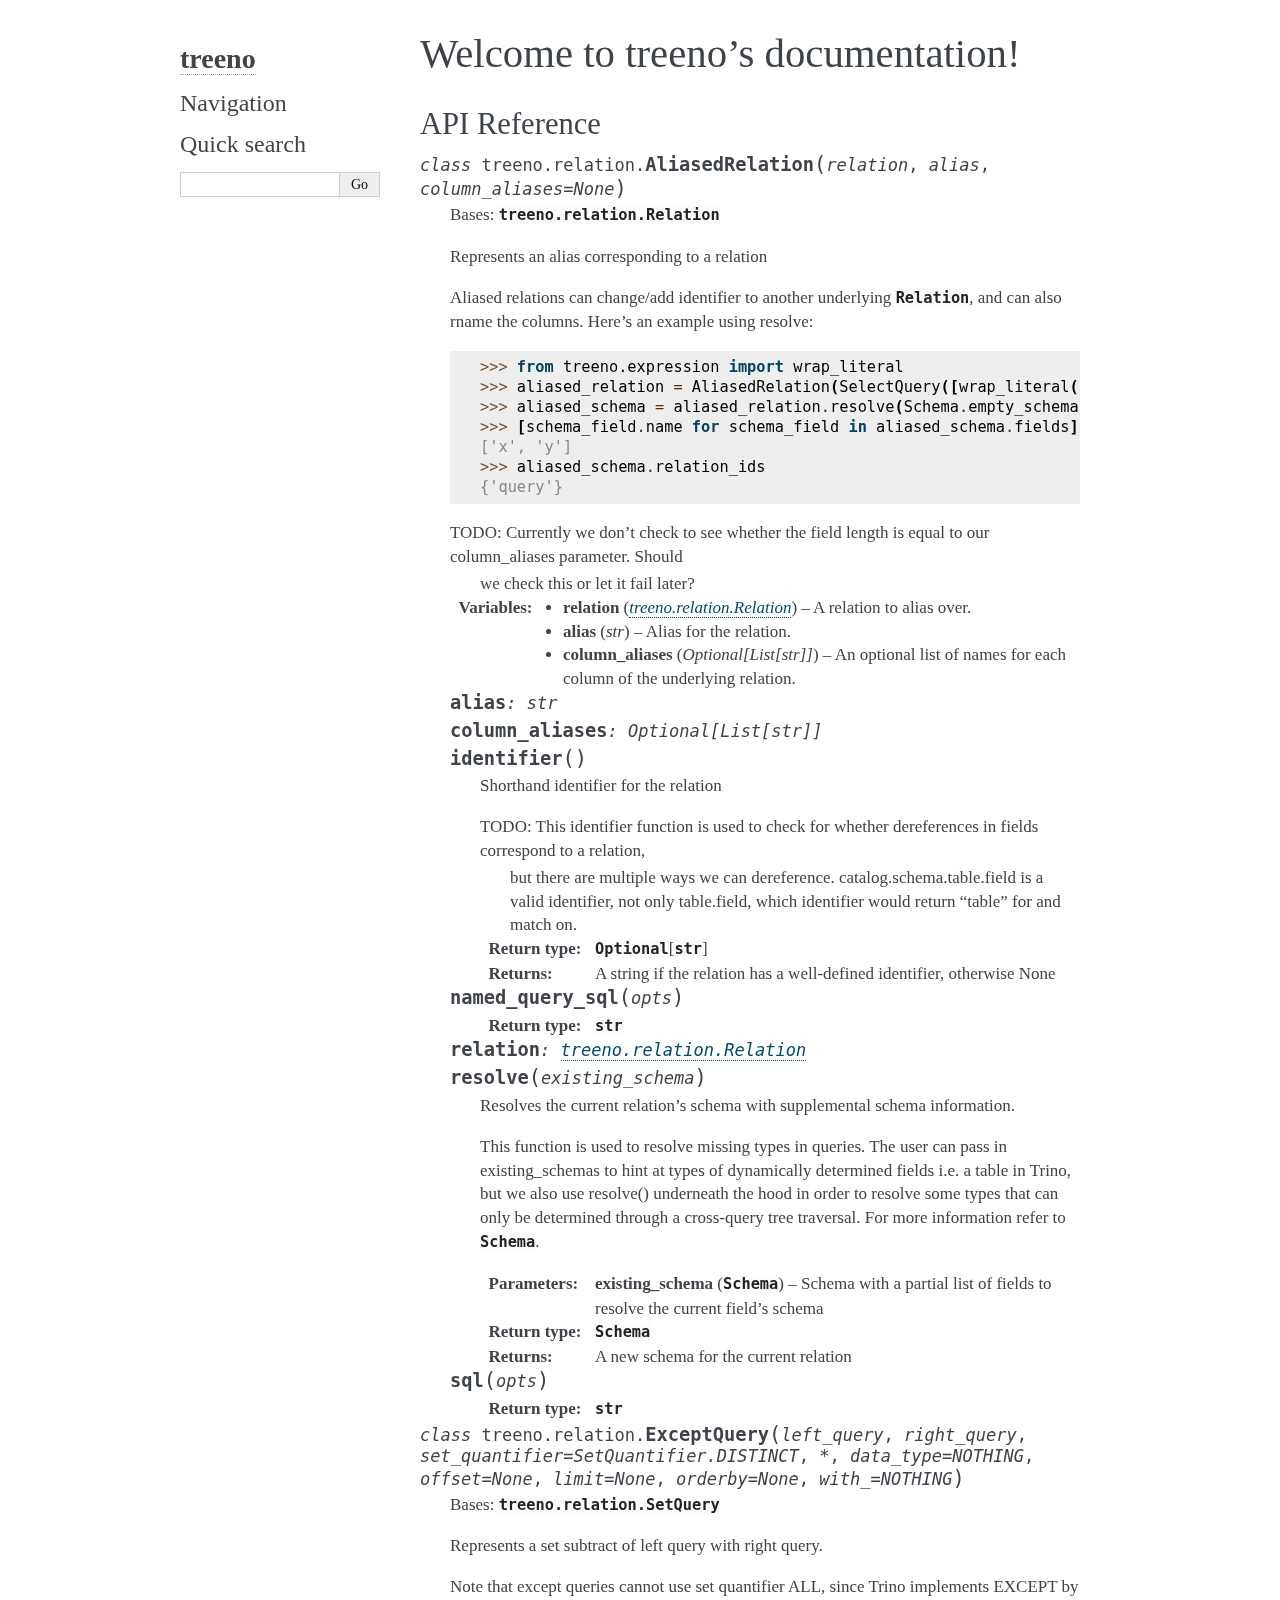
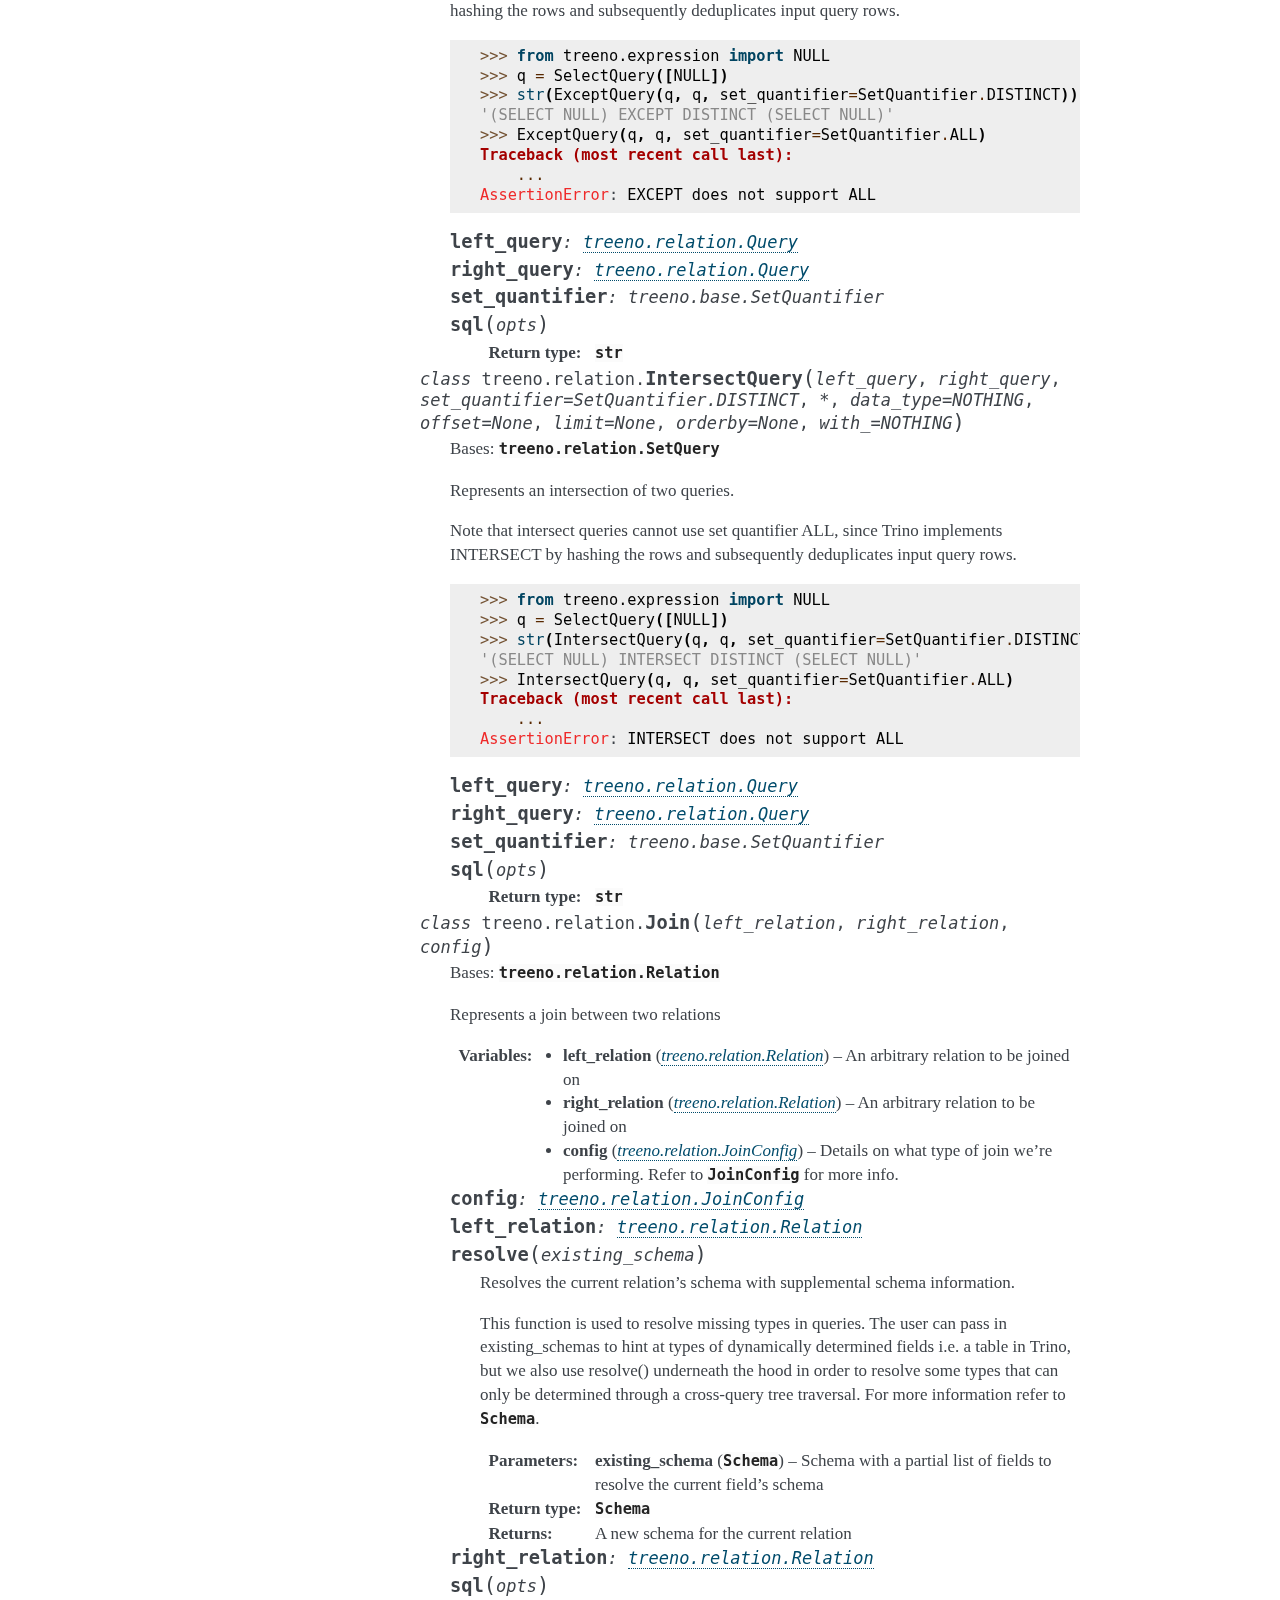
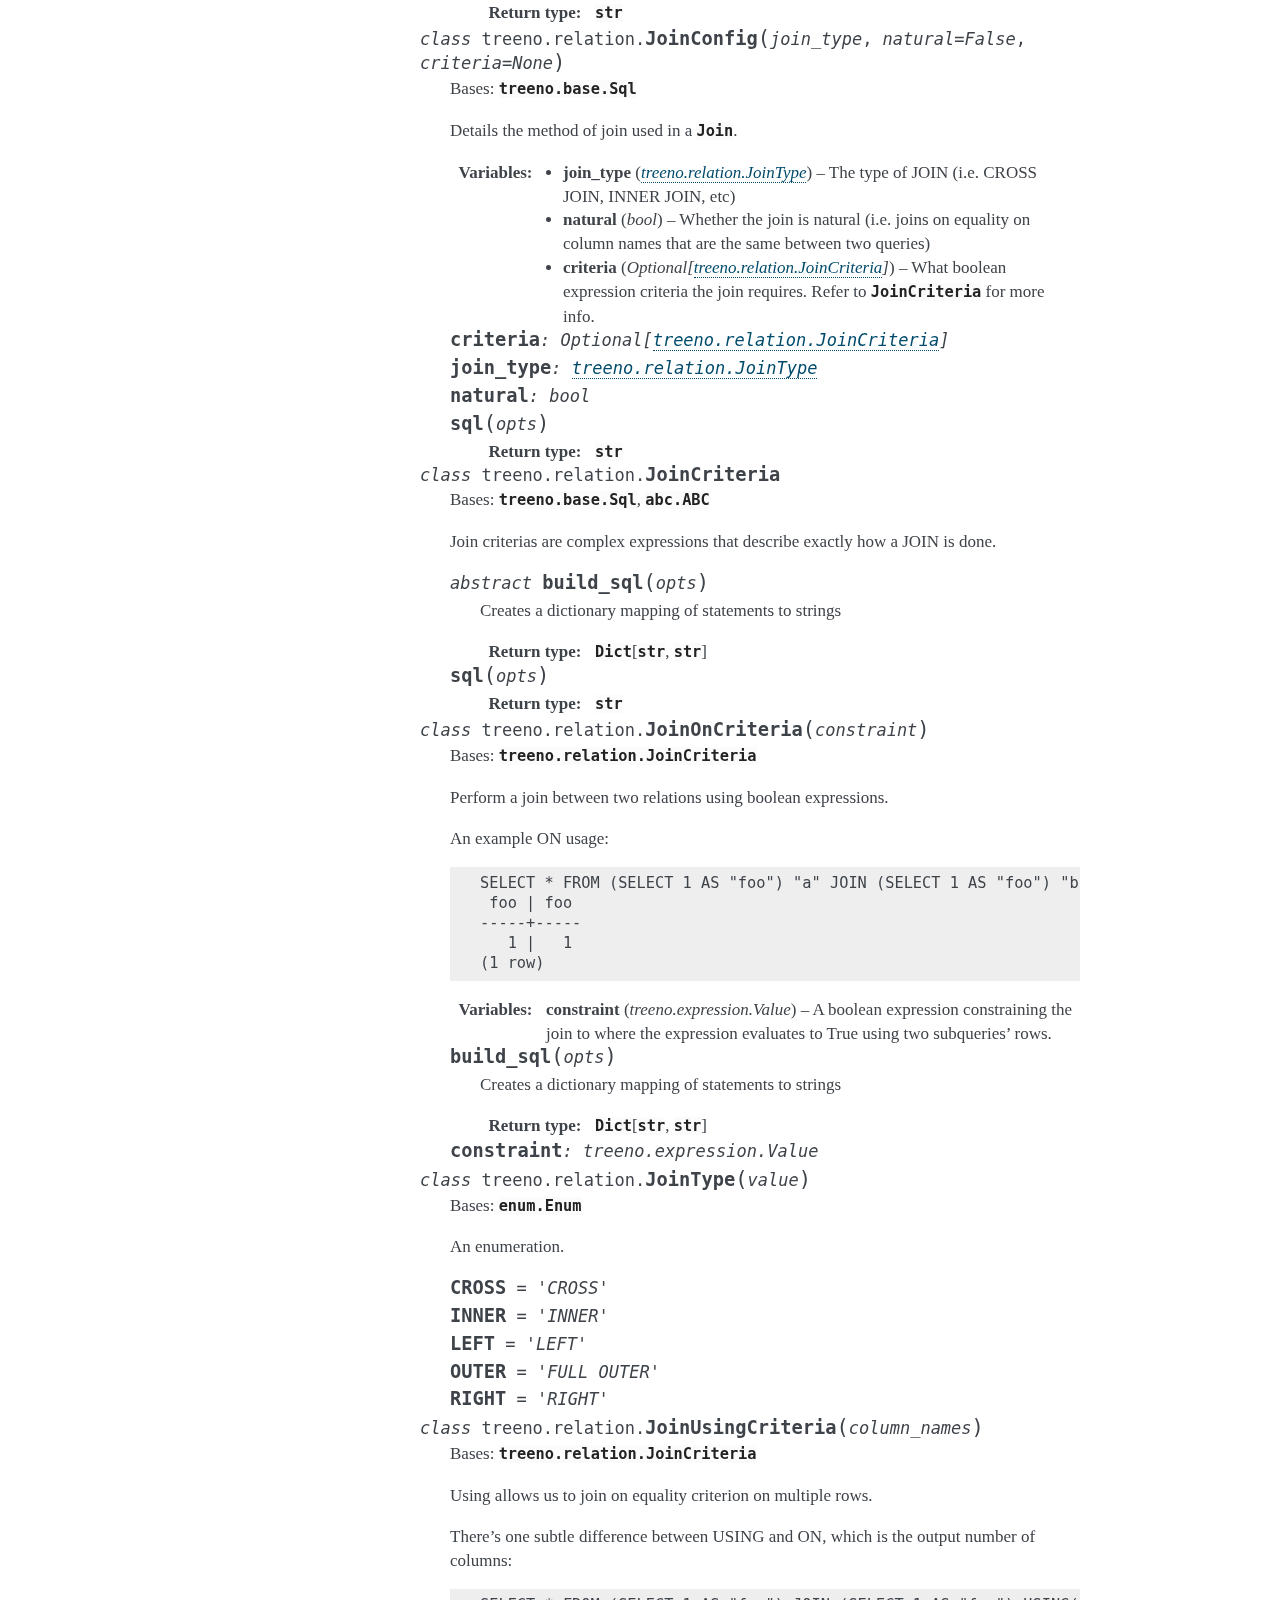
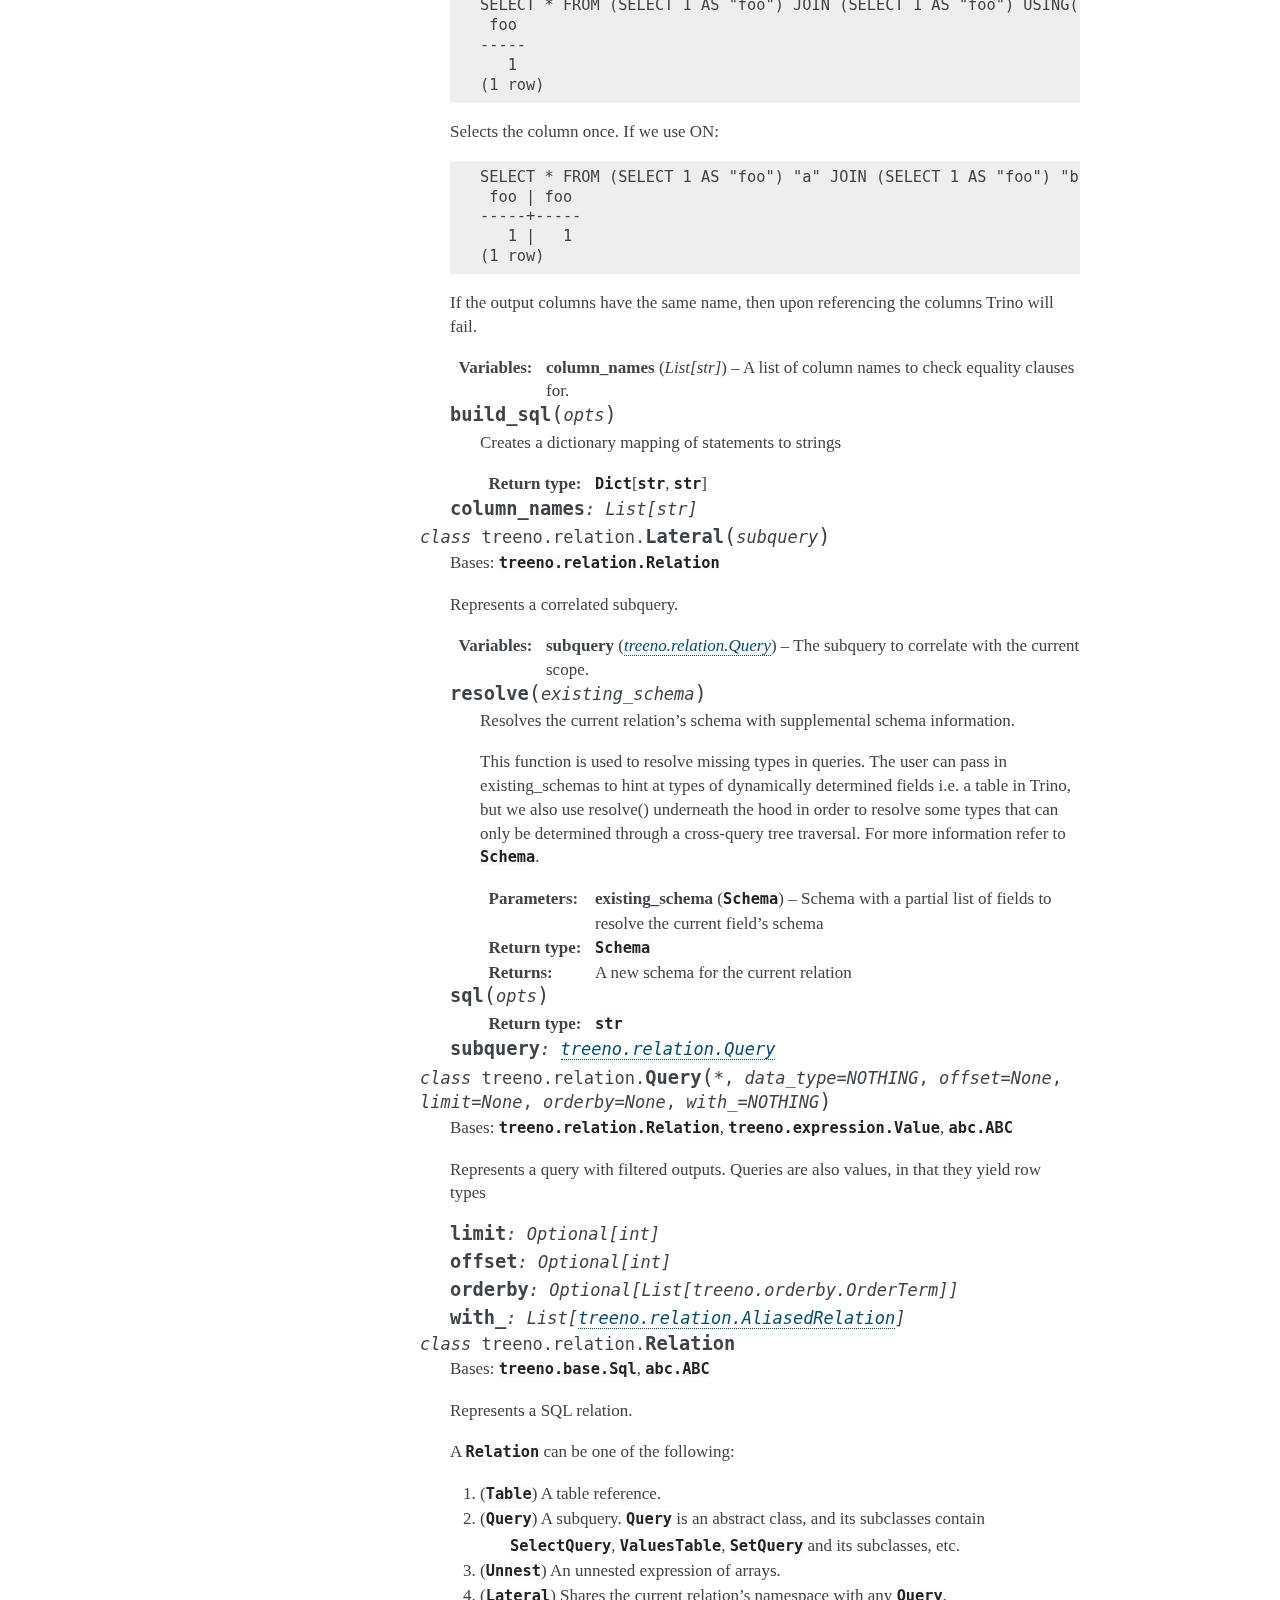
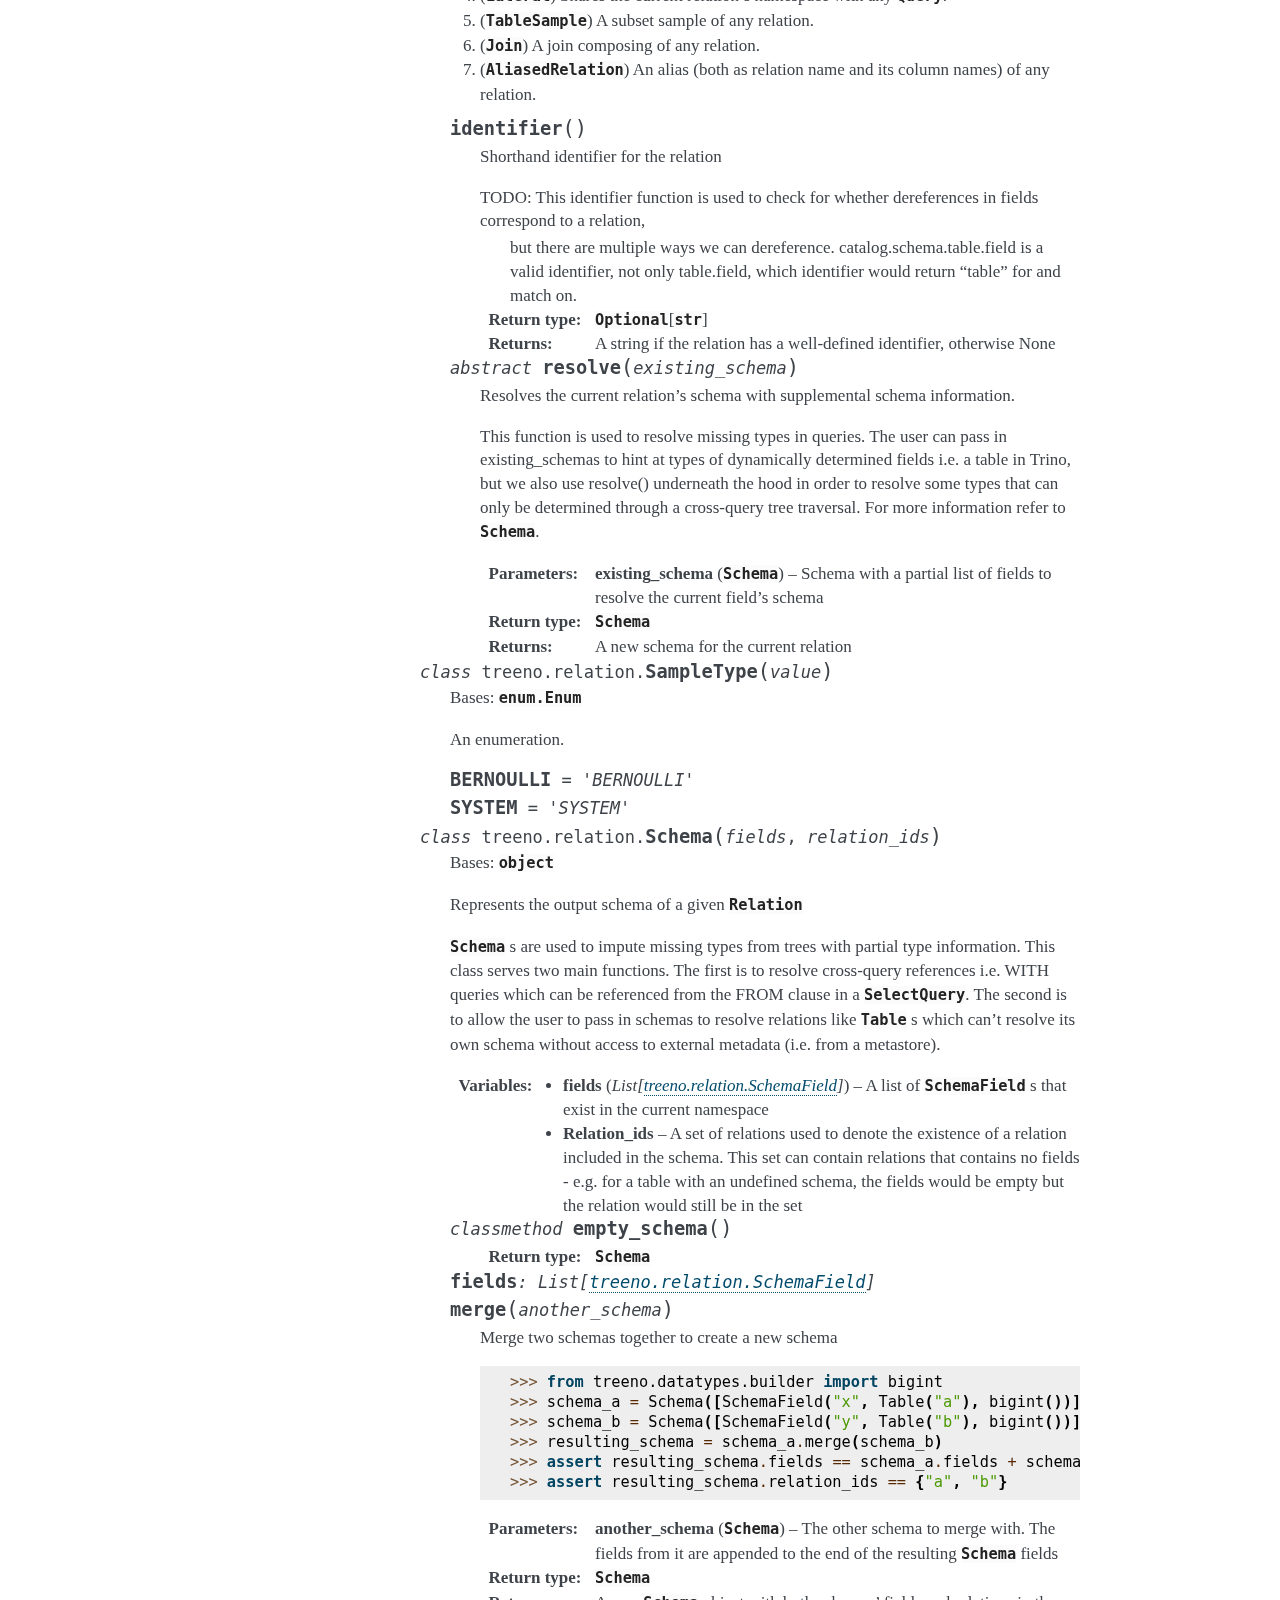
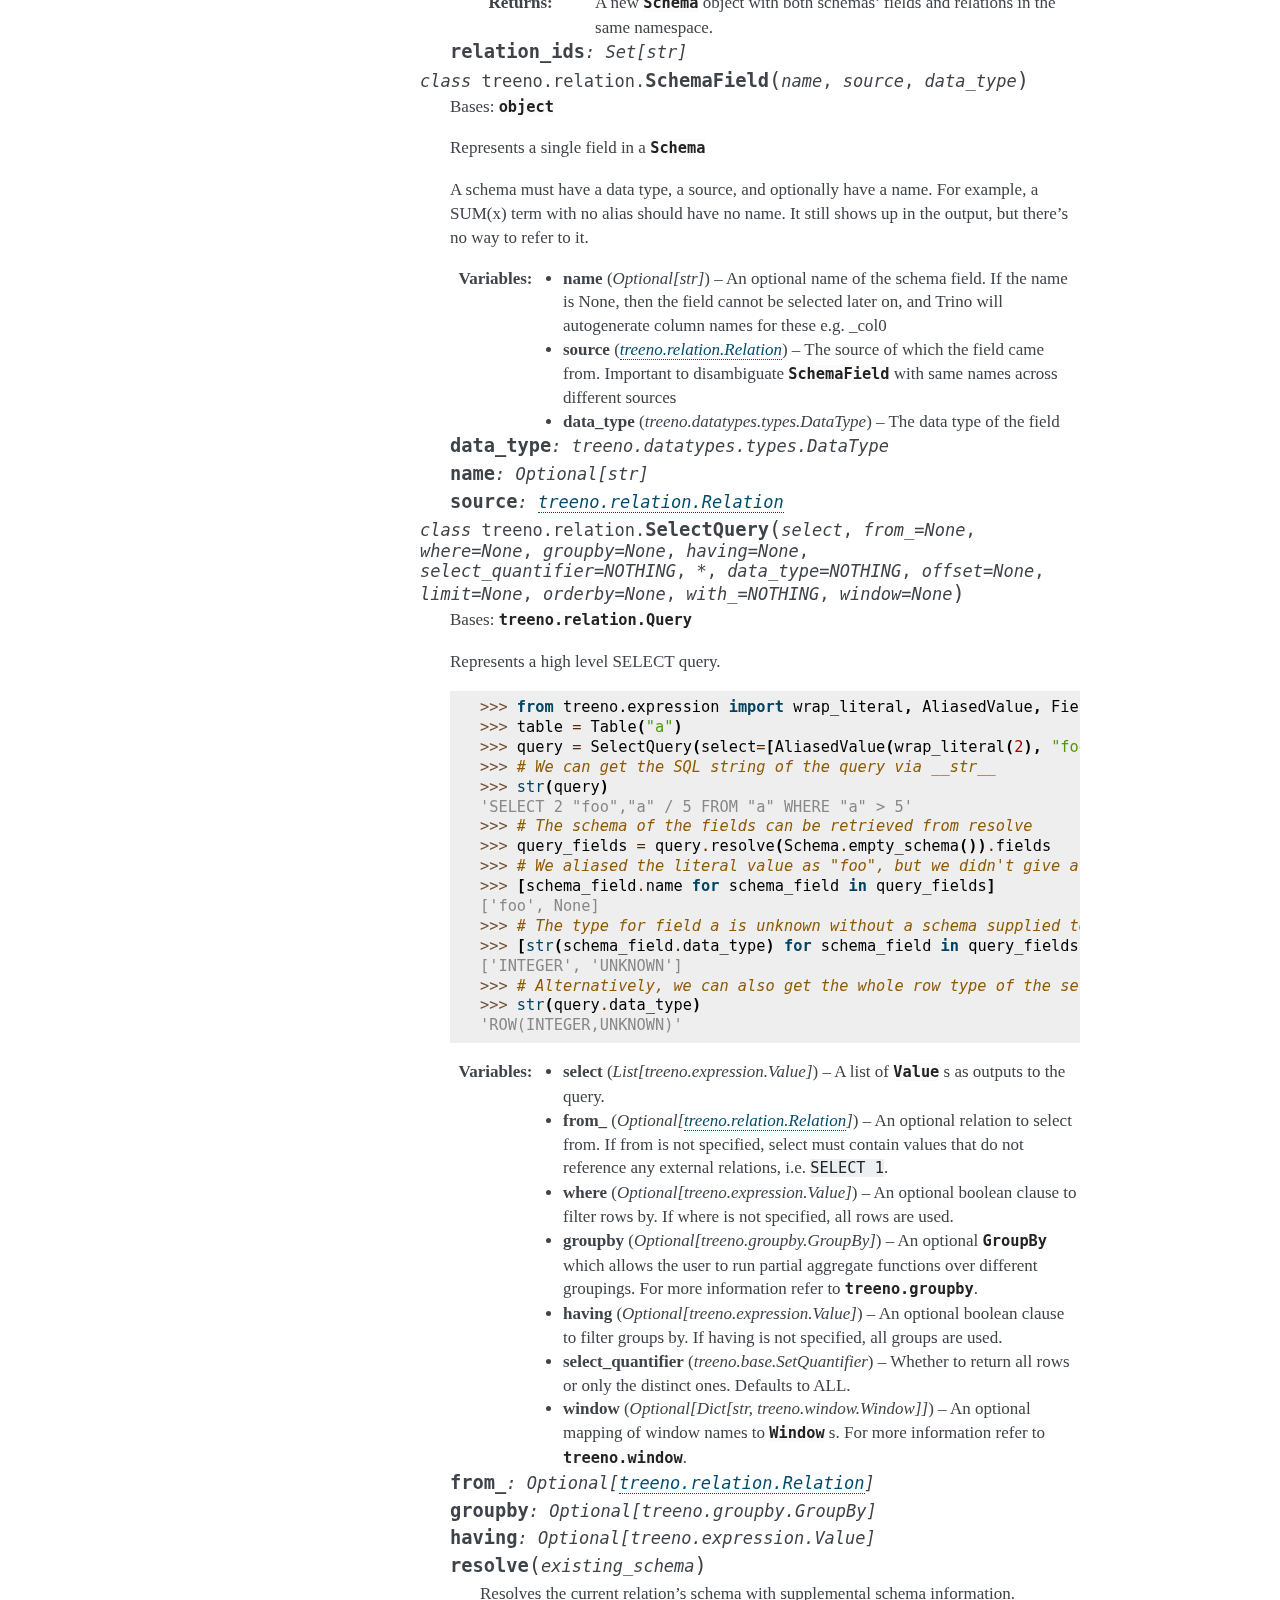
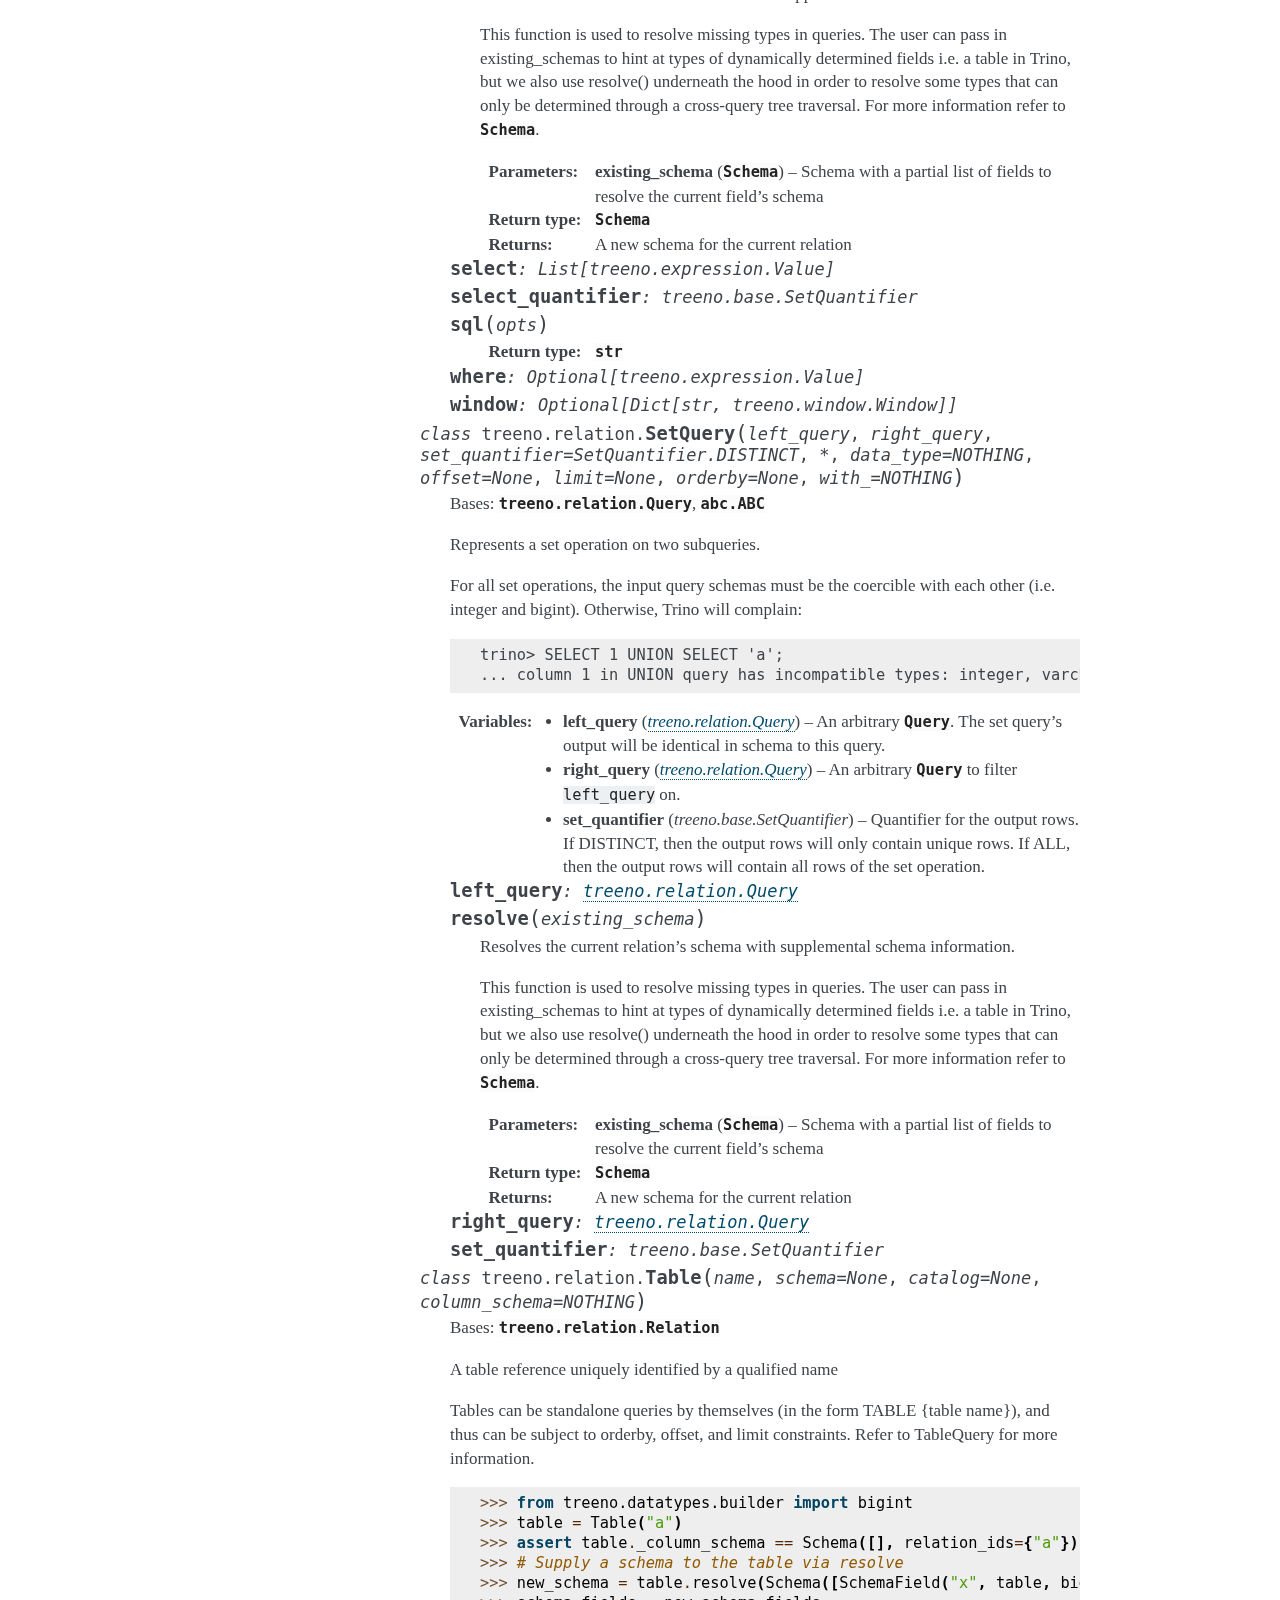
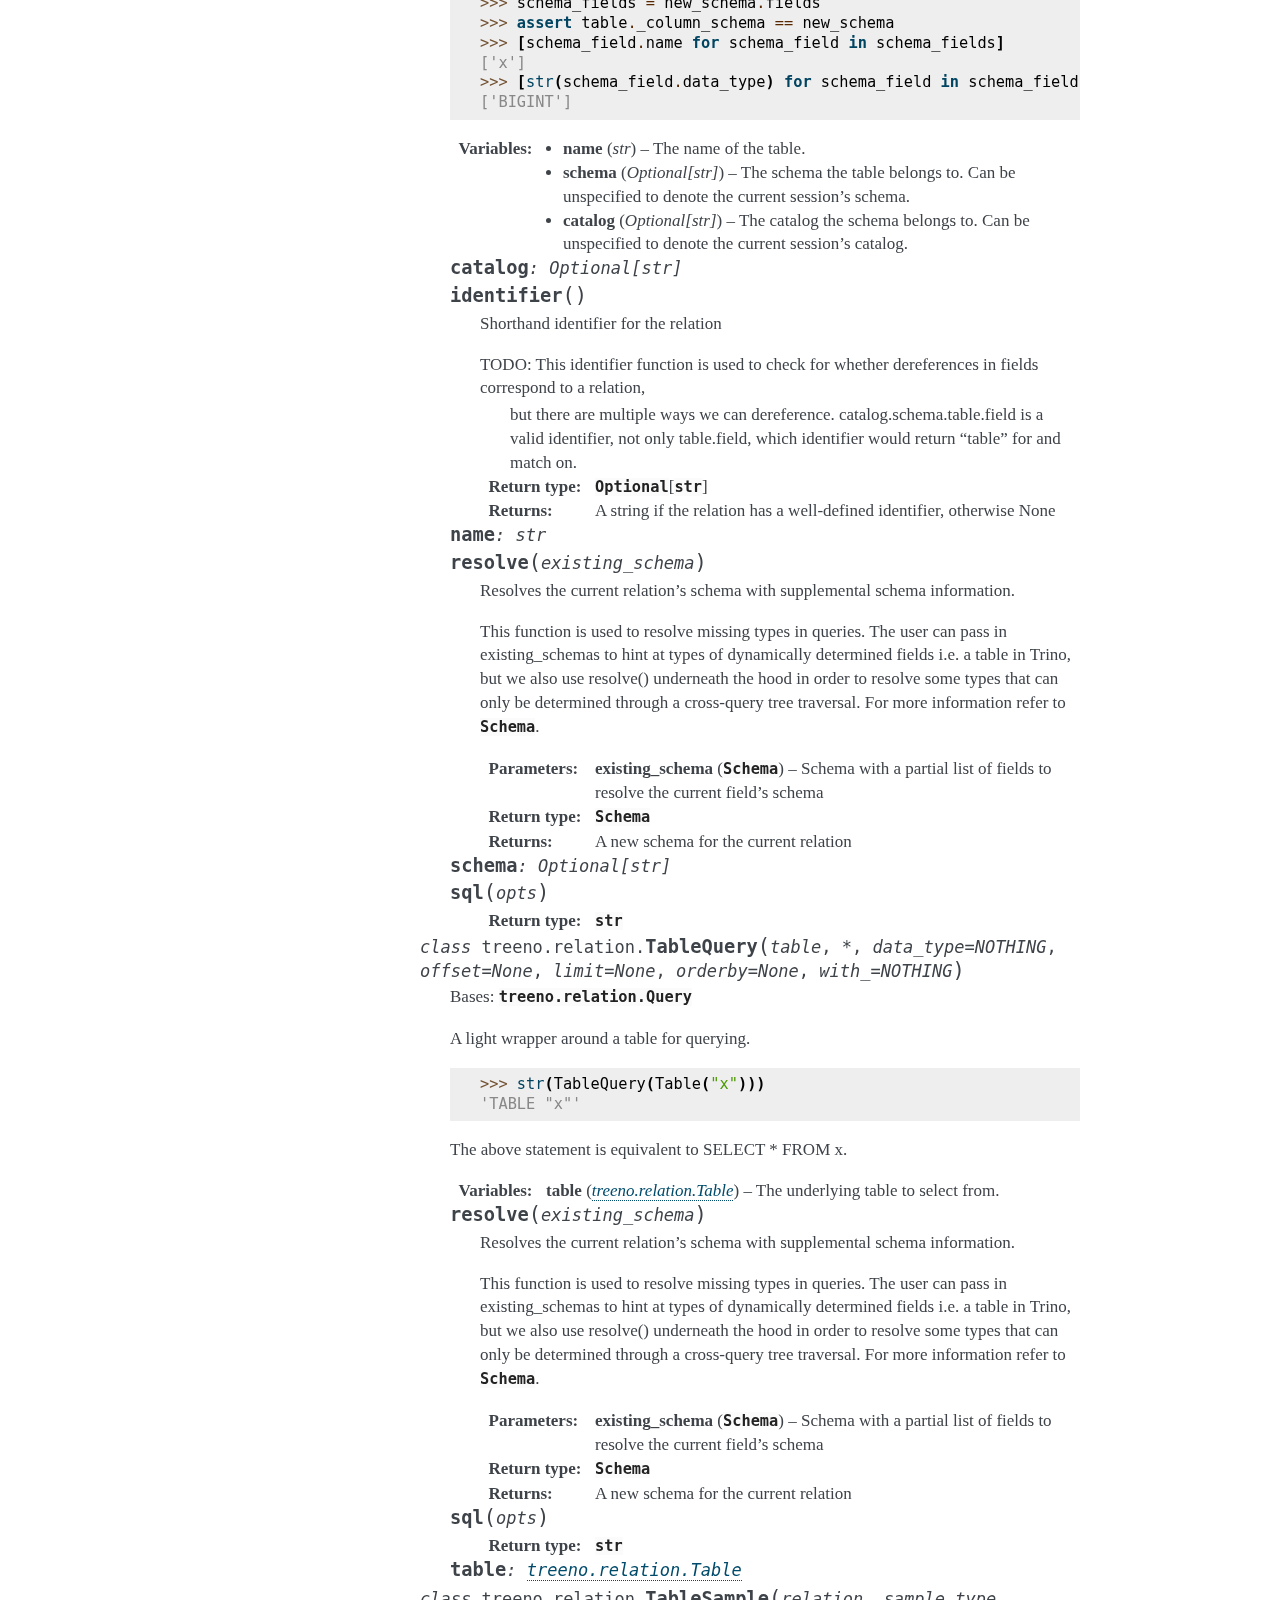
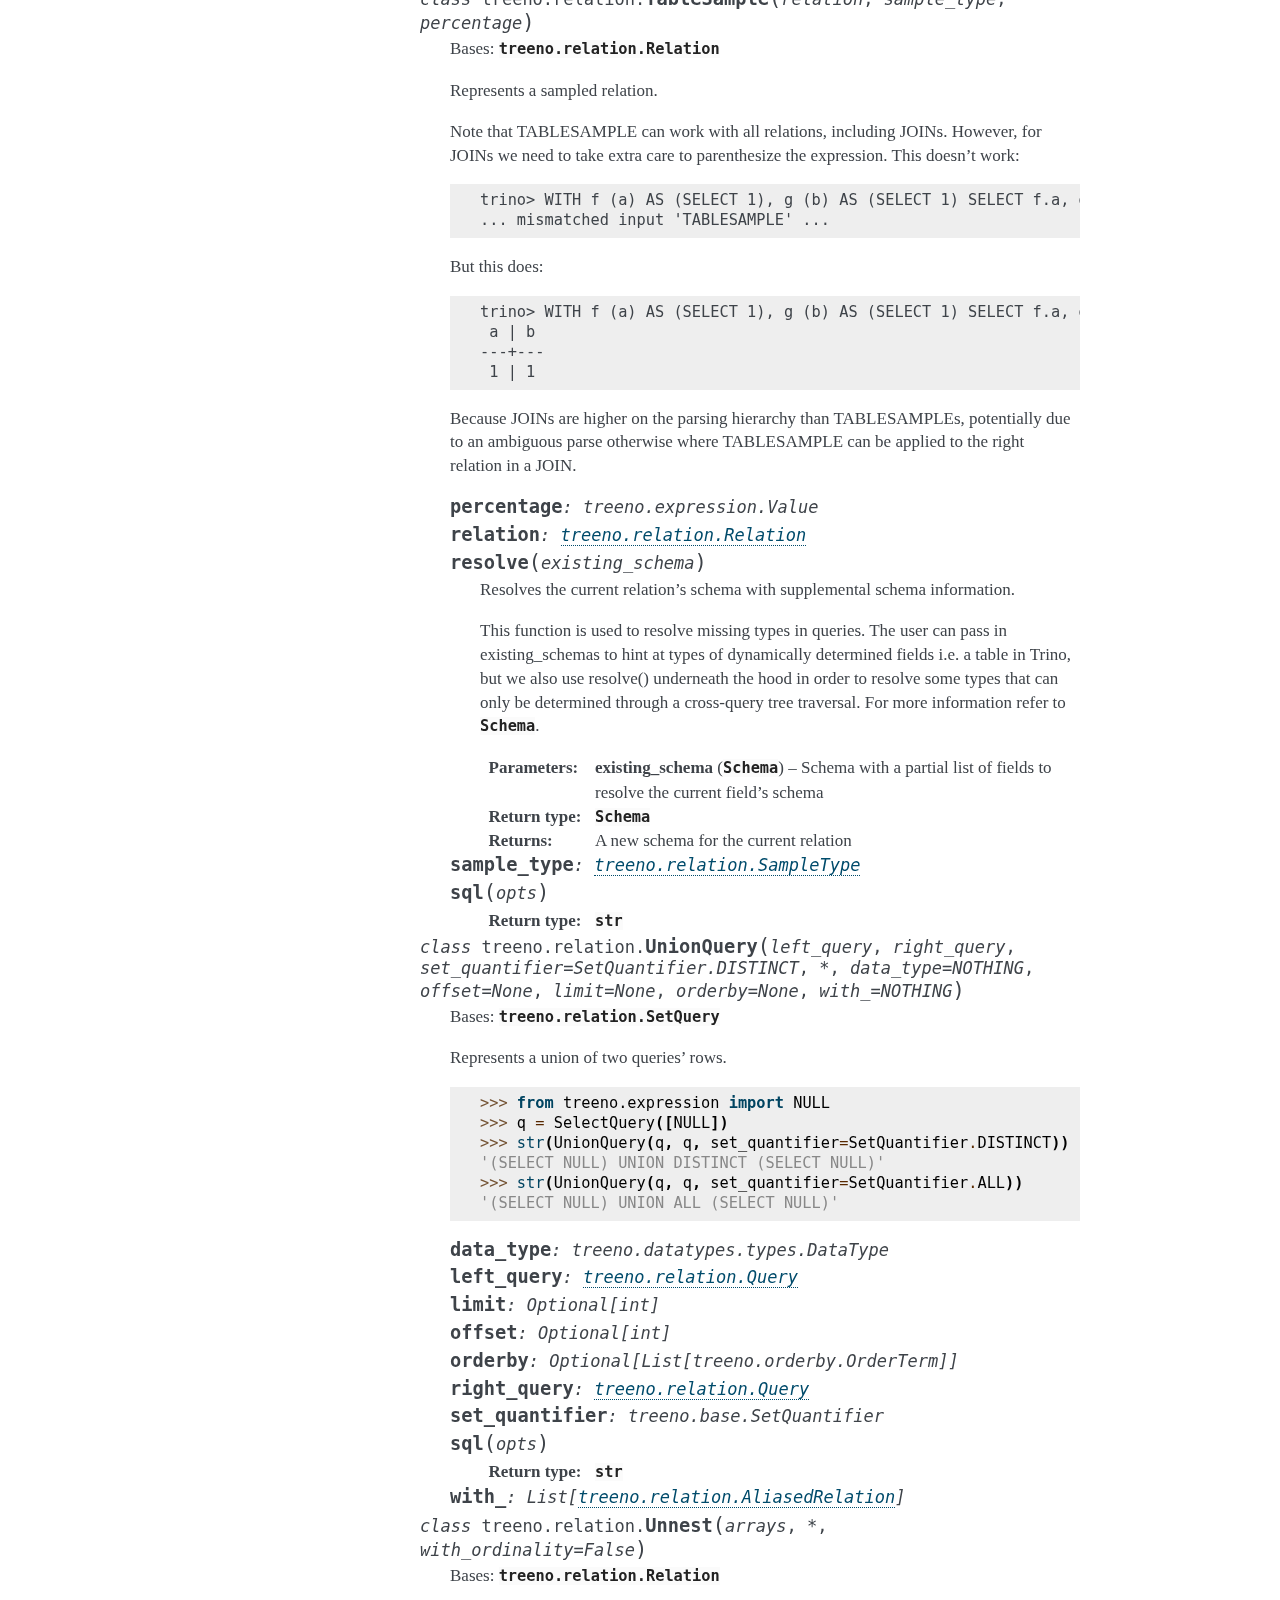
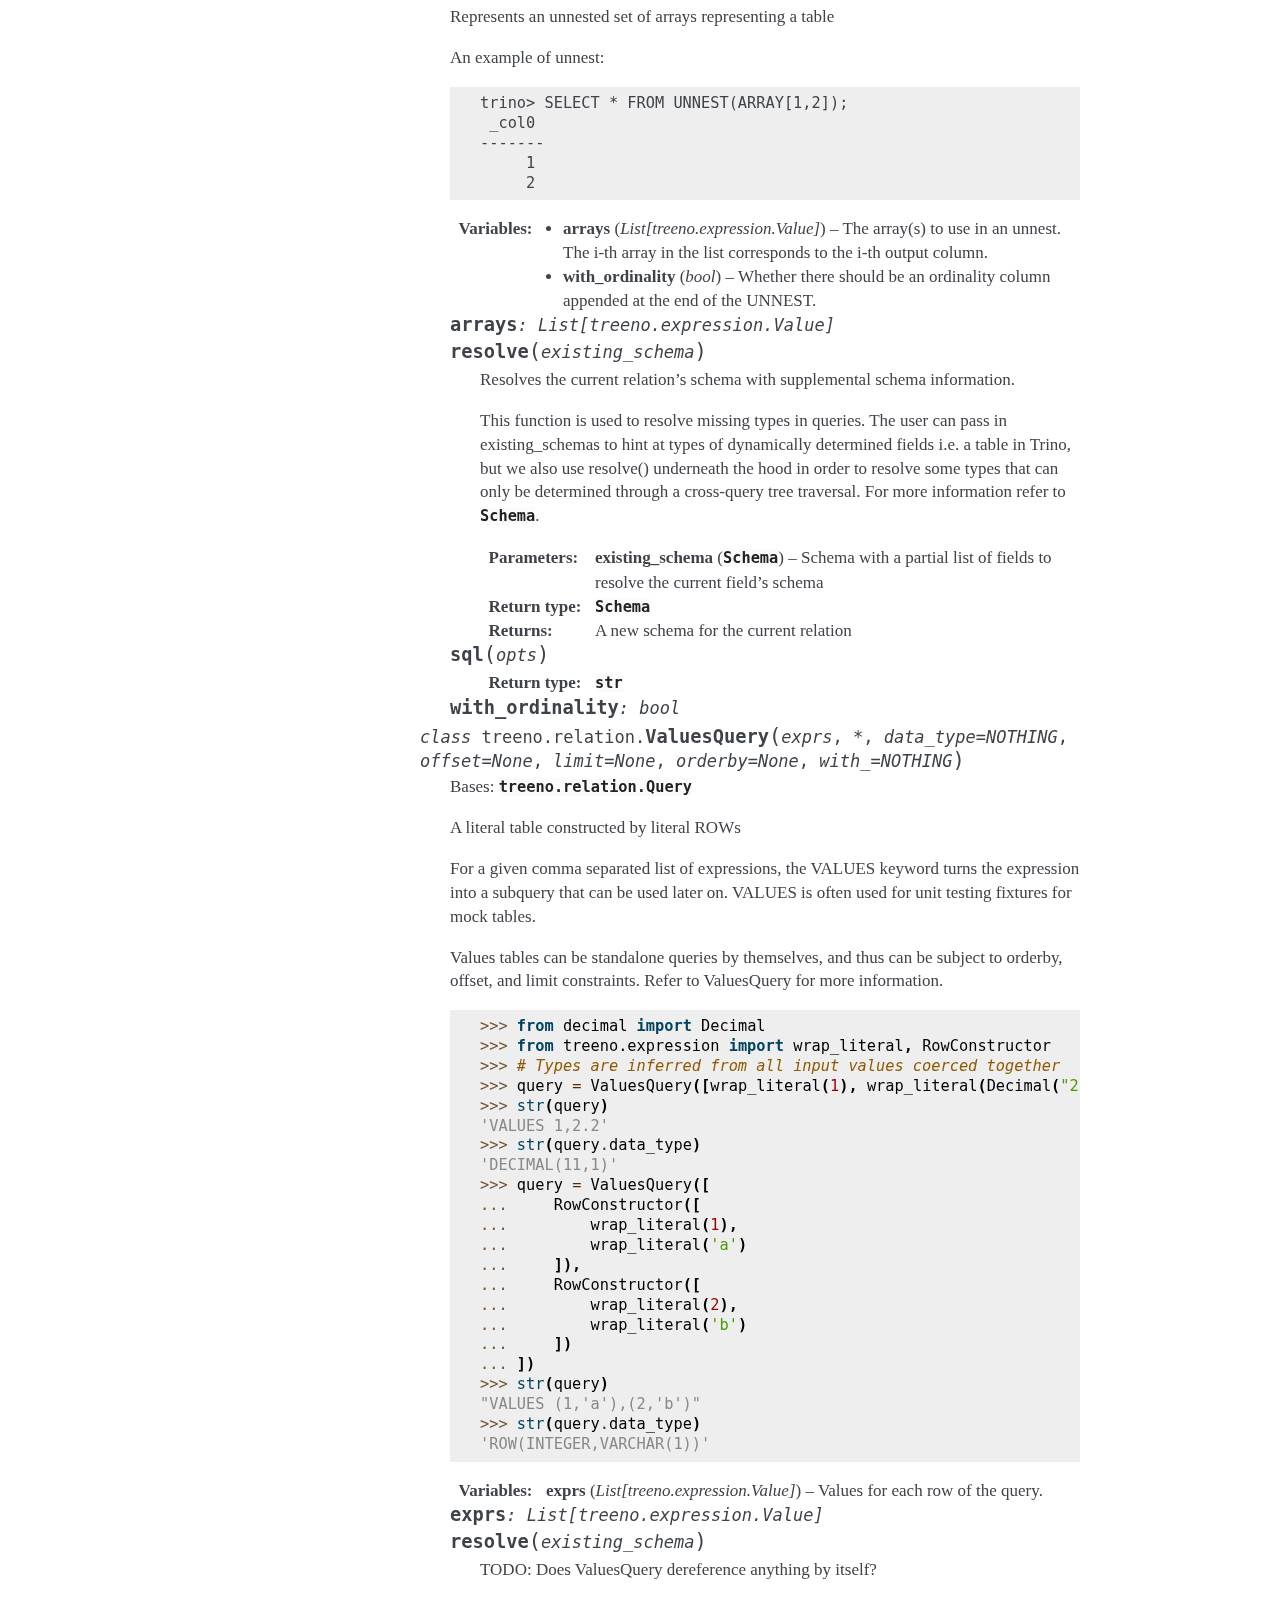
==== docs/index.html @ 6a02f70f "Move docs so we can build gh-pages easily" ====
<!DOCTYPE html>

<html>
  <head>
    <meta charset="utf-8" />
    <meta name="viewport" content="width=device-width, initial-scale=1.0" /><meta name="generator" content="Docutils 0.17.1: http://docutils.sourceforge.net/" />

    <title>Welcome to treeno’s documentation! &#8212; treeno 0.0.367 documentation</title>
    <link rel="stylesheet" type="text/css" href="_static/pygments.css" />
    <link rel="stylesheet" type="text/css" href="_static/alabaster.css" />
    <script data-url_root="./" id="documentation_options" src="_static/documentation_options.js"></script>
    <script src="_static/jquery.js"></script>
    <script src="_static/underscore.js"></script>
    <script src="_static/doctools.js"></script>
    <link rel="index" title="Index" href="genindex.html" />
    <link rel="search" title="Search" href="search.html" />

  <link rel="stylesheet" href="_static/custom.css" type="text/css" />


  <meta name="viewport" content="width=device-width, initial-scale=0.9, maximum-scale=0.9" />

  </head><body>


    <div class="document">
      <div class="documentwrapper">
        <div class="bodywrapper">


          <div class="body" role="main">

  <section id="welcome-to-treeno-s-documentation">
<h1>Welcome to treeno’s documentation!<a class="headerlink" href="#welcome-to-treeno-s-documentation" title="Permalink to this headline">¶</a></h1>
<div class="toctree-wrapper compound">
</div>
<section id="module-treeno.relation">
<span id="api-reference"></span><h2>API Reference<a class="headerlink" href="#module-treeno.relation" title="Permalink to this headline">¶</a></h2>
<dl class="py class">
<dt class="sig sig-object py" id="treeno.relation.AliasedRelation">
<em class="property"><span class="pre">class</span><span class="w"> </span></em><span class="sig-prename descclassname"><span class="pre">treeno.relation.</span></span><span class="sig-name descname"><span class="pre">AliasedRelation</span></span><span class="sig-paren">(</span><em class="sig-param"><span class="n"><span class="pre">relation</span></span></em>, <em class="sig-param"><span class="n"><span class="pre">alias</span></span></em>, <em class="sig-param"><span class="n"><span class="pre">column_aliases</span></span><span class="o"><span class="pre">=</span></span><span class="default_value"><span class="pre">None</span></span></em><span class="sig-paren">)</span><a class="headerlink" href="#treeno.relation.AliasedRelation" title="Permalink to this definition">¶</a></dt>
<dd><p>Bases: <a class="reference internal" href="#treeno.relation.Relation" title="treeno.relation.Relation"><code class="xref py py-class docutils literal notranslate"><span class="pre">treeno.relation.Relation</span></code></a></p>
<p>Represents an alias corresponding to a relation</p>
<p>Aliased relations can change/add identifier to another underlying <a class="reference internal" href="#treeno.relation.Relation" title="treeno.relation.Relation"><code class="xref py py-class docutils literal notranslate"><span class="pre">Relation</span></code></a>, and can also rname the columns.
Here’s an example using resolve:</p>
<div class="doctest highlight-default notranslate"><div class="highlight"><pre><span></span><span class="gp">&gt;&gt;&gt; </span><span class="kn">from</span> <span class="nn">treeno.expression</span> <span class="kn">import</span> <span class="n">wrap_literal</span>
<span class="gp">&gt;&gt;&gt; </span><span class="n">aliased_relation</span> <span class="o">=</span> <span class="n">AliasedRelation</span><span class="p">(</span><span class="n">SelectQuery</span><span class="p">([</span><span class="n">wrap_literal</span><span class="p">(</span><span class="mi">1</span><span class="p">),</span> <span class="n">wrap_literal</span><span class="p">(</span><span class="s1">&#39;2&#39;</span><span class="p">)]),</span> <span class="s2">&quot;query&quot;</span><span class="p">,</span> <span class="p">[</span><span class="s2">&quot;x&quot;</span><span class="p">,</span> <span class="s2">&quot;y&quot;</span><span class="p">])</span>
<span class="gp">&gt;&gt;&gt; </span><span class="n">aliased_schema</span> <span class="o">=</span> <span class="n">aliased_relation</span><span class="o">.</span><span class="n">resolve</span><span class="p">(</span><span class="n">Schema</span><span class="o">.</span><span class="n">empty_schema</span><span class="p">())</span>
<span class="gp">&gt;&gt;&gt; </span><span class="p">[</span><span class="n">schema_field</span><span class="o">.</span><span class="n">name</span> <span class="k">for</span> <span class="n">schema_field</span> <span class="ow">in</span> <span class="n">aliased_schema</span><span class="o">.</span><span class="n">fields</span><span class="p">]</span>
<span class="go">[&#39;x&#39;, &#39;y&#39;]</span>
<span class="gp">&gt;&gt;&gt; </span><span class="n">aliased_schema</span><span class="o">.</span><span class="n">relation_ids</span>
<span class="go">{&#39;query&#39;}</span>
</pre></div>
</div>
<dl class="simple">
<dt>TODO: Currently we don’t check to see whether the field length is equal to our column_aliases parameter. Should</dt><dd><p>we check this or let it fail later?</p>
</dd>
</dl>
<dl class="field-list simple">
<dt class="field-odd">Variables</dt>
<dd class="field-odd"><ul class="simple">
<li><p><strong>relation</strong> (<a class="reference internal" href="#treeno.relation.Relation" title="treeno.relation.Relation"><em>treeno.relation.Relation</em></a>) – A relation to alias over.</p></li>
<li><p><strong>alias</strong> (<em>str</em>) – Alias for the relation.</p></li>
<li><p><strong>column_aliases</strong> (<em>Optional</em><em>[</em><em>List</em><em>[</em><em>str</em><em>]</em><em>]</em>) – An optional list of names for each column of the underlying relation.</p></li>
</ul>
</dd>
</dl>
<dl class="py attribute">
<dt class="sig sig-object py" id="treeno.relation.AliasedRelation.alias">
<span class="sig-name descname"><span class="pre">alias</span></span><em class="property"><span class="p"><span class="pre">:</span></span><span class="w"> </span><span class="pre">str</span></em><a class="headerlink" href="#treeno.relation.AliasedRelation.alias" title="Permalink to this definition">¶</a></dt>
<dd></dd></dl>

<dl class="py attribute">
<dt class="sig sig-object py" id="treeno.relation.AliasedRelation.column_aliases">
<span class="sig-name descname"><span class="pre">column_aliases</span></span><em class="property"><span class="p"><span class="pre">:</span></span><span class="w"> </span><span class="pre">Optional</span><span class="p"><span class="pre">[</span></span><span class="pre">List</span><span class="p"><span class="pre">[</span></span><span class="pre">str</span><span class="p"><span class="pre">]</span></span><span class="p"><span class="pre">]</span></span></em><a class="headerlink" href="#treeno.relation.AliasedRelation.column_aliases" title="Permalink to this definition">¶</a></dt>
<dd></dd></dl>

<dl class="py method">
<dt class="sig sig-object py" id="treeno.relation.AliasedRelation.identifier">
<span class="sig-name descname"><span class="pre">identifier</span></span><span class="sig-paren">(</span><span class="sig-paren">)</span><a class="headerlink" href="#treeno.relation.AliasedRelation.identifier" title="Permalink to this definition">¶</a></dt>
<dd><p>Shorthand identifier for the relation</p>
<dl class="simple">
<dt>TODO: This identifier function is used to check for whether dereferences in fields correspond to a relation,</dt><dd><p>but there are multiple ways we can dereference. catalog.schema.table.field is a valid identifier, not only
table.field, which identifier would return “table” for and match on.</p>
</dd>
</dl>
<dl class="field-list simple">
<dt class="field-odd">Return type</dt>
<dd class="field-odd"><p><code class="xref py py-data docutils literal notranslate"><span class="pre">Optional</span></code>[<code class="xref py py-class docutils literal notranslate"><span class="pre">str</span></code>]</p>
</dd>
<dt class="field-even">Returns</dt>
<dd class="field-even"><p>A string if the relation has a well-defined identifier, otherwise None</p>
</dd>
</dl>
</dd></dl>

<dl class="py method">
<dt class="sig sig-object py" id="treeno.relation.AliasedRelation.named_query_sql">
<span class="sig-name descname"><span class="pre">named_query_sql</span></span><span class="sig-paren">(</span><em class="sig-param"><span class="n"><span class="pre">opts</span></span></em><span class="sig-paren">)</span><a class="headerlink" href="#treeno.relation.AliasedRelation.named_query_sql" title="Permalink to this definition">¶</a></dt>
<dd><dl class="field-list simple">
<dt class="field-odd">Return type</dt>
<dd class="field-odd"><p><code class="xref py py-class docutils literal notranslate"><span class="pre">str</span></code></p>
</dd>
</dl>
</dd></dl>

<dl class="py attribute">
<dt class="sig sig-object py" id="treeno.relation.AliasedRelation.relation">
<span class="sig-name descname"><span class="pre">relation</span></span><em class="property"><span class="p"><span class="pre">:</span></span><span class="w"> </span><a class="reference internal" href="#treeno.relation.Relation" title="treeno.relation.Relation"><span class="pre">treeno.relation.Relation</span></a></em><a class="headerlink" href="#treeno.relation.AliasedRelation.relation" title="Permalink to this definition">¶</a></dt>
<dd></dd></dl>

<dl class="py method">
<dt class="sig sig-object py" id="treeno.relation.AliasedRelation.resolve">
<span class="sig-name descname"><span class="pre">resolve</span></span><span class="sig-paren">(</span><em class="sig-param"><span class="n"><span class="pre">existing_schema</span></span></em><span class="sig-paren">)</span><a class="headerlink" href="#treeno.relation.AliasedRelation.resolve" title="Permalink to this definition">¶</a></dt>
<dd><p>Resolves the current relation’s schema with supplemental schema information.</p>
<p>This function is used to resolve missing types in queries. The user can pass in existing_schemas to
hint at types of dynamically determined fields i.e. a table in Trino, but we also use resolve() underneath
the hood in order to resolve some types that can only be determined through a cross-query tree traversal. For
more information refer to <a class="reference internal" href="#treeno.relation.Schema" title="treeno.relation.Schema"><code class="xref py py-class docutils literal notranslate"><span class="pre">Schema</span></code></a>.</p>
<dl class="field-list simple">
<dt class="field-odd">Parameters</dt>
<dd class="field-odd"><p><strong>existing_schema</strong> (<a class="reference internal" href="#treeno.relation.Schema" title="treeno.relation.Schema"><code class="xref py py-class docutils literal notranslate"><span class="pre">Schema</span></code></a>) – Schema with a partial list of fields to resolve the current field’s schema</p>
</dd>
<dt class="field-even">Return type</dt>
<dd class="field-even"><p><a class="reference internal" href="#treeno.relation.Schema" title="treeno.relation.Schema"><code class="xref py py-class docutils literal notranslate"><span class="pre">Schema</span></code></a></p>
</dd>
<dt class="field-odd">Returns</dt>
<dd class="field-odd"><p>A new schema for the current relation</p>
</dd>
</dl>
</dd></dl>

<dl class="py method">
<dt class="sig sig-object py" id="treeno.relation.AliasedRelation.sql">
<span class="sig-name descname"><span class="pre">sql</span></span><span class="sig-paren">(</span><em class="sig-param"><span class="n"><span class="pre">opts</span></span></em><span class="sig-paren">)</span><a class="headerlink" href="#treeno.relation.AliasedRelation.sql" title="Permalink to this definition">¶</a></dt>
<dd><dl class="field-list simple">
<dt class="field-odd">Return type</dt>
<dd class="field-odd"><p><code class="xref py py-class docutils literal notranslate"><span class="pre">str</span></code></p>
</dd>
</dl>
</dd></dl>

</dd></dl>

<dl class="py class">
<dt class="sig sig-object py" id="treeno.relation.ExceptQuery">
<em class="property"><span class="pre">class</span><span class="w"> </span></em><span class="sig-prename descclassname"><span class="pre">treeno.relation.</span></span><span class="sig-name descname"><span class="pre">ExceptQuery</span></span><span class="sig-paren">(</span><em class="sig-param"><span class="n"><span class="pre">left_query</span></span></em>, <em class="sig-param"><span class="n"><span class="pre">right_query</span></span></em>, <em class="sig-param"><span class="n"><span class="pre">set_quantifier</span></span><span class="o"><span class="pre">=</span></span><span class="default_value"><span class="pre">SetQuantifier.DISTINCT</span></span></em>, <em class="sig-param"><span class="o"><span class="pre">*</span></span></em>, <em class="sig-param"><span class="n"><span class="pre">data_type</span></span><span class="o"><span class="pre">=</span></span><span class="default_value"><span class="pre">NOTHING</span></span></em>, <em class="sig-param"><span class="n"><span class="pre">offset</span></span><span class="o"><span class="pre">=</span></span><span class="default_value"><span class="pre">None</span></span></em>, <em class="sig-param"><span class="n"><span class="pre">limit</span></span><span class="o"><span class="pre">=</span></span><span class="default_value"><span class="pre">None</span></span></em>, <em class="sig-param"><span class="n"><span class="pre">orderby</span></span><span class="o"><span class="pre">=</span></span><span class="default_value"><span class="pre">None</span></span></em>, <em class="sig-param"><span class="n"><span class="pre">with_</span></span><span class="o"><span class="pre">=</span></span><span class="default_value"><span class="pre">NOTHING</span></span></em><span class="sig-paren">)</span><a class="headerlink" href="#treeno.relation.ExceptQuery" title="Permalink to this definition">¶</a></dt>
<dd><p>Bases: <a class="reference internal" href="#treeno.relation.SetQuery" title="treeno.relation.SetQuery"><code class="xref py py-class docutils literal notranslate"><span class="pre">treeno.relation.SetQuery</span></code></a></p>
<p>Represents a set subtract of left query with right query.</p>
<p>Note that except queries cannot use set quantifier ALL, since Trino implements EXCEPT by hashing the rows
and subsequently deduplicates input query rows.</p>
<div class="doctest highlight-default notranslate"><div class="highlight"><pre><span></span><span class="gp">&gt;&gt;&gt; </span><span class="kn">from</span> <span class="nn">treeno.expression</span> <span class="kn">import</span> <span class="n">NULL</span>
<span class="gp">&gt;&gt;&gt; </span><span class="n">q</span> <span class="o">=</span> <span class="n">SelectQuery</span><span class="p">([</span><span class="n">NULL</span><span class="p">])</span>
<span class="gp">&gt;&gt;&gt; </span><span class="nb">str</span><span class="p">(</span><span class="n">ExceptQuery</span><span class="p">(</span><span class="n">q</span><span class="p">,</span> <span class="n">q</span><span class="p">,</span> <span class="n">set_quantifier</span><span class="o">=</span><span class="n">SetQuantifier</span><span class="o">.</span><span class="n">DISTINCT</span><span class="p">))</span>
<span class="go">&#39;(SELECT NULL) EXCEPT DISTINCT (SELECT NULL)&#39;</span>
<span class="gp">&gt;&gt;&gt; </span><span class="n">ExceptQuery</span><span class="p">(</span><span class="n">q</span><span class="p">,</span> <span class="n">q</span><span class="p">,</span> <span class="n">set_quantifier</span><span class="o">=</span><span class="n">SetQuantifier</span><span class="o">.</span><span class="n">ALL</span><span class="p">)</span>
<span class="gt">Traceback (most recent call last):</span>
    <span class="o">...</span>
<span class="gr">AssertionError</span>: <span class="n">EXCEPT does not support ALL</span>
</pre></div>
</div>
<dl class="py attribute">
<dt class="sig sig-object py" id="treeno.relation.ExceptQuery.left_query">
<span class="sig-name descname"><span class="pre">left_query</span></span><em class="property"><span class="p"><span class="pre">:</span></span><span class="w"> </span><a class="reference internal" href="#treeno.relation.Query" title="treeno.relation.Query"><span class="pre">treeno.relation.Query</span></a></em><a class="headerlink" href="#treeno.relation.ExceptQuery.left_query" title="Permalink to this definition">¶</a></dt>
<dd></dd></dl>

<dl class="py attribute">
<dt class="sig sig-object py" id="treeno.relation.ExceptQuery.right_query">
<span class="sig-name descname"><span class="pre">right_query</span></span><em class="property"><span class="p"><span class="pre">:</span></span><span class="w"> </span><a class="reference internal" href="#treeno.relation.Query" title="treeno.relation.Query"><span class="pre">treeno.relation.Query</span></a></em><a class="headerlink" href="#treeno.relation.ExceptQuery.right_query" title="Permalink to this definition">¶</a></dt>
<dd></dd></dl>

<dl class="py attribute">
<dt class="sig sig-object py" id="treeno.relation.ExceptQuery.set_quantifier">
<span class="sig-name descname"><span class="pre">set_quantifier</span></span><em class="property"><span class="p"><span class="pre">:</span></span><span class="w"> </span><span class="pre">treeno.base.SetQuantifier</span></em><a class="headerlink" href="#treeno.relation.ExceptQuery.set_quantifier" title="Permalink to this definition">¶</a></dt>
<dd></dd></dl>

<dl class="py method">
<dt class="sig sig-object py" id="treeno.relation.ExceptQuery.sql">
<span class="sig-name descname"><span class="pre">sql</span></span><span class="sig-paren">(</span><em class="sig-param"><span class="n"><span class="pre">opts</span></span></em><span class="sig-paren">)</span><a class="headerlink" href="#treeno.relation.ExceptQuery.sql" title="Permalink to this definition">¶</a></dt>
<dd><dl class="field-list simple">
<dt class="field-odd">Return type</dt>
<dd class="field-odd"><p><code class="xref py py-class docutils literal notranslate"><span class="pre">str</span></code></p>
</dd>
</dl>
</dd></dl>

</dd></dl>

<dl class="py class">
<dt class="sig sig-object py" id="treeno.relation.IntersectQuery">
<em class="property"><span class="pre">class</span><span class="w"> </span></em><span class="sig-prename descclassname"><span class="pre">treeno.relation.</span></span><span class="sig-name descname"><span class="pre">IntersectQuery</span></span><span class="sig-paren">(</span><em class="sig-param"><span class="n"><span class="pre">left_query</span></span></em>, <em class="sig-param"><span class="n"><span class="pre">right_query</span></span></em>, <em class="sig-param"><span class="n"><span class="pre">set_quantifier</span></span><span class="o"><span class="pre">=</span></span><span class="default_value"><span class="pre">SetQuantifier.DISTINCT</span></span></em>, <em class="sig-param"><span class="o"><span class="pre">*</span></span></em>, <em class="sig-param"><span class="n"><span class="pre">data_type</span></span><span class="o"><span class="pre">=</span></span><span class="default_value"><span class="pre">NOTHING</span></span></em>, <em class="sig-param"><span class="n"><span class="pre">offset</span></span><span class="o"><span class="pre">=</span></span><span class="default_value"><span class="pre">None</span></span></em>, <em class="sig-param"><span class="n"><span class="pre">limit</span></span><span class="o"><span class="pre">=</span></span><span class="default_value"><span class="pre">None</span></span></em>, <em class="sig-param"><span class="n"><span class="pre">orderby</span></span><span class="o"><span class="pre">=</span></span><span class="default_value"><span class="pre">None</span></span></em>, <em class="sig-param"><span class="n"><span class="pre">with_</span></span><span class="o"><span class="pre">=</span></span><span class="default_value"><span class="pre">NOTHING</span></span></em><span class="sig-paren">)</span><a class="headerlink" href="#treeno.relation.IntersectQuery" title="Permalink to this definition">¶</a></dt>
<dd><p>Bases: <a class="reference internal" href="#treeno.relation.SetQuery" title="treeno.relation.SetQuery"><code class="xref py py-class docutils literal notranslate"><span class="pre">treeno.relation.SetQuery</span></code></a></p>
<p>Represents an intersection of two queries.</p>
<p>Note that intersect queries cannot use set quantifier ALL, since Trino implements INTERSECT by hashing the rows
and subsequently deduplicates input query rows.</p>
<div class="doctest highlight-default notranslate"><div class="highlight"><pre><span></span><span class="gp">&gt;&gt;&gt; </span><span class="kn">from</span> <span class="nn">treeno.expression</span> <span class="kn">import</span> <span class="n">NULL</span>
<span class="gp">&gt;&gt;&gt; </span><span class="n">q</span> <span class="o">=</span> <span class="n">SelectQuery</span><span class="p">([</span><span class="n">NULL</span><span class="p">])</span>
<span class="gp">&gt;&gt;&gt; </span><span class="nb">str</span><span class="p">(</span><span class="n">IntersectQuery</span><span class="p">(</span><span class="n">q</span><span class="p">,</span> <span class="n">q</span><span class="p">,</span> <span class="n">set_quantifier</span><span class="o">=</span><span class="n">SetQuantifier</span><span class="o">.</span><span class="n">DISTINCT</span><span class="p">))</span>
<span class="go">&#39;(SELECT NULL) INTERSECT DISTINCT (SELECT NULL)&#39;</span>
<span class="gp">&gt;&gt;&gt; </span><span class="n">IntersectQuery</span><span class="p">(</span><span class="n">q</span><span class="p">,</span> <span class="n">q</span><span class="p">,</span> <span class="n">set_quantifier</span><span class="o">=</span><span class="n">SetQuantifier</span><span class="o">.</span><span class="n">ALL</span><span class="p">)</span>
<span class="gt">Traceback (most recent call last):</span>
    <span class="o">...</span>
<span class="gr">AssertionError</span>: <span class="n">INTERSECT does not support ALL</span>
</pre></div>
</div>
<dl class="py attribute">
<dt class="sig sig-object py" id="treeno.relation.IntersectQuery.left_query">
<span class="sig-name descname"><span class="pre">left_query</span></span><em class="property"><span class="p"><span class="pre">:</span></span><span class="w"> </span><a class="reference internal" href="#treeno.relation.Query" title="treeno.relation.Query"><span class="pre">treeno.relation.Query</span></a></em><a class="headerlink" href="#treeno.relation.IntersectQuery.left_query" title="Permalink to this definition">¶</a></dt>
<dd></dd></dl>

<dl class="py attribute">
<dt class="sig sig-object py" id="treeno.relation.IntersectQuery.right_query">
<span class="sig-name descname"><span class="pre">right_query</span></span><em class="property"><span class="p"><span class="pre">:</span></span><span class="w"> </span><a class="reference internal" href="#treeno.relation.Query" title="treeno.relation.Query"><span class="pre">treeno.relation.Query</span></a></em><a class="headerlink" href="#treeno.relation.IntersectQuery.right_query" title="Permalink to this definition">¶</a></dt>
<dd></dd></dl>

<dl class="py attribute">
<dt class="sig sig-object py" id="treeno.relation.IntersectQuery.set_quantifier">
<span class="sig-name descname"><span class="pre">set_quantifier</span></span><em class="property"><span class="p"><span class="pre">:</span></span><span class="w"> </span><span class="pre">treeno.base.SetQuantifier</span></em><a class="headerlink" href="#treeno.relation.IntersectQuery.set_quantifier" title="Permalink to this definition">¶</a></dt>
<dd></dd></dl>

<dl class="py method">
<dt class="sig sig-object py" id="treeno.relation.IntersectQuery.sql">
<span class="sig-name descname"><span class="pre">sql</span></span><span class="sig-paren">(</span><em class="sig-param"><span class="n"><span class="pre">opts</span></span></em><span class="sig-paren">)</span><a class="headerlink" href="#treeno.relation.IntersectQuery.sql" title="Permalink to this definition">¶</a></dt>
<dd><dl class="field-list simple">
<dt class="field-odd">Return type</dt>
<dd class="field-odd"><p><code class="xref py py-class docutils literal notranslate"><span class="pre">str</span></code></p>
</dd>
</dl>
</dd></dl>

</dd></dl>

<dl class="py class">
<dt class="sig sig-object py" id="treeno.relation.Join">
<em class="property"><span class="pre">class</span><span class="w"> </span></em><span class="sig-prename descclassname"><span class="pre">treeno.relation.</span></span><span class="sig-name descname"><span class="pre">Join</span></span><span class="sig-paren">(</span><em class="sig-param"><span class="n"><span class="pre">left_relation</span></span></em>, <em class="sig-param"><span class="n"><span class="pre">right_relation</span></span></em>, <em class="sig-param"><span class="n"><span class="pre">config</span></span></em><span class="sig-paren">)</span><a class="headerlink" href="#treeno.relation.Join" title="Permalink to this definition">¶</a></dt>
<dd><p>Bases: <a class="reference internal" href="#treeno.relation.Relation" title="treeno.relation.Relation"><code class="xref py py-class docutils literal notranslate"><span class="pre">treeno.relation.Relation</span></code></a></p>
<p>Represents a join between two relations</p>
<dl class="field-list simple">
<dt class="field-odd">Variables</dt>
<dd class="field-odd"><ul class="simple">
<li><p><strong>left_relation</strong> (<a class="reference internal" href="#treeno.relation.Relation" title="treeno.relation.Relation"><em>treeno.relation.Relation</em></a>) – An arbitrary relation to be joined on</p></li>
<li><p><strong>right_relation</strong> (<a class="reference internal" href="#treeno.relation.Relation" title="treeno.relation.Relation"><em>treeno.relation.Relation</em></a>) – An arbitrary relation to be joined on</p></li>
<li><p><strong>config</strong> (<a class="reference internal" href="#treeno.relation.JoinConfig" title="treeno.relation.JoinConfig"><em>treeno.relation.JoinConfig</em></a>) – Details on what type of join we’re performing. Refer to <a class="reference internal" href="#treeno.relation.JoinConfig" title="treeno.relation.JoinConfig"><code class="xref py py-class docutils literal notranslate"><span class="pre">JoinConfig</span></code></a> for more info.</p></li>
</ul>
</dd>
</dl>
<dl class="py attribute">
<dt class="sig sig-object py" id="treeno.relation.Join.config">
<span class="sig-name descname"><span class="pre">config</span></span><em class="property"><span class="p"><span class="pre">:</span></span><span class="w"> </span><a class="reference internal" href="#treeno.relation.JoinConfig" title="treeno.relation.JoinConfig"><span class="pre">treeno.relation.JoinConfig</span></a></em><a class="headerlink" href="#treeno.relation.Join.config" title="Permalink to this definition">¶</a></dt>
<dd></dd></dl>

<dl class="py attribute">
<dt class="sig sig-object py" id="treeno.relation.Join.left_relation">
<span class="sig-name descname"><span class="pre">left_relation</span></span><em class="property"><span class="p"><span class="pre">:</span></span><span class="w"> </span><a class="reference internal" href="#treeno.relation.Relation" title="treeno.relation.Relation"><span class="pre">treeno.relation.Relation</span></a></em><a class="headerlink" href="#treeno.relation.Join.left_relation" title="Permalink to this definition">¶</a></dt>
<dd></dd></dl>

<dl class="py method">
<dt class="sig sig-object py" id="treeno.relation.Join.resolve">
<span class="sig-name descname"><span class="pre">resolve</span></span><span class="sig-paren">(</span><em class="sig-param"><span class="n"><span class="pre">existing_schema</span></span></em><span class="sig-paren">)</span><a class="headerlink" href="#treeno.relation.Join.resolve" title="Permalink to this definition">¶</a></dt>
<dd><p>Resolves the current relation’s schema with supplemental schema information.</p>
<p>This function is used to resolve missing types in queries. The user can pass in existing_schemas to
hint at types of dynamically determined fields i.e. a table in Trino, but we also use resolve() underneath
the hood in order to resolve some types that can only be determined through a cross-query tree traversal. For
more information refer to <a class="reference internal" href="#treeno.relation.Schema" title="treeno.relation.Schema"><code class="xref py py-class docutils literal notranslate"><span class="pre">Schema</span></code></a>.</p>
<dl class="field-list simple">
<dt class="field-odd">Parameters</dt>
<dd class="field-odd"><p><strong>existing_schema</strong> (<a class="reference internal" href="#treeno.relation.Schema" title="treeno.relation.Schema"><code class="xref py py-class docutils literal notranslate"><span class="pre">Schema</span></code></a>) – Schema with a partial list of fields to resolve the current field’s schema</p>
</dd>
<dt class="field-even">Return type</dt>
<dd class="field-even"><p><a class="reference internal" href="#treeno.relation.Schema" title="treeno.relation.Schema"><code class="xref py py-class docutils literal notranslate"><span class="pre">Schema</span></code></a></p>
</dd>
<dt class="field-odd">Returns</dt>
<dd class="field-odd"><p>A new schema for the current relation</p>
</dd>
</dl>
</dd></dl>

<dl class="py attribute">
<dt class="sig sig-object py" id="treeno.relation.Join.right_relation">
<span class="sig-name descname"><span class="pre">right_relation</span></span><em class="property"><span class="p"><span class="pre">:</span></span><span class="w"> </span><a class="reference internal" href="#treeno.relation.Relation" title="treeno.relation.Relation"><span class="pre">treeno.relation.Relation</span></a></em><a class="headerlink" href="#treeno.relation.Join.right_relation" title="Permalink to this definition">¶</a></dt>
<dd></dd></dl>

<dl class="py method">
<dt class="sig sig-object py" id="treeno.relation.Join.sql">
<span class="sig-name descname"><span class="pre">sql</span></span><span class="sig-paren">(</span><em class="sig-param"><span class="n"><span class="pre">opts</span></span></em><span class="sig-paren">)</span><a class="headerlink" href="#treeno.relation.Join.sql" title="Permalink to this definition">¶</a></dt>
<dd><dl class="field-list simple">
<dt class="field-odd">Return type</dt>
<dd class="field-odd"><p><code class="xref py py-class docutils literal notranslate"><span class="pre">str</span></code></p>
</dd>
</dl>
</dd></dl>

</dd></dl>

<dl class="py class">
<dt class="sig sig-object py" id="treeno.relation.JoinConfig">
<em class="property"><span class="pre">class</span><span class="w"> </span></em><span class="sig-prename descclassname"><span class="pre">treeno.relation.</span></span><span class="sig-name descname"><span class="pre">JoinConfig</span></span><span class="sig-paren">(</span><em class="sig-param"><span class="n"><span class="pre">join_type</span></span></em>, <em class="sig-param"><span class="n"><span class="pre">natural</span></span><span class="o"><span class="pre">=</span></span><span class="default_value"><span class="pre">False</span></span></em>, <em class="sig-param"><span class="n"><span class="pre">criteria</span></span><span class="o"><span class="pre">=</span></span><span class="default_value"><span class="pre">None</span></span></em><span class="sig-paren">)</span><a class="headerlink" href="#treeno.relation.JoinConfig" title="Permalink to this definition">¶</a></dt>
<dd><p>Bases: <code class="xref py py-class docutils literal notranslate"><span class="pre">treeno.base.Sql</span></code></p>
<p>Details the method of join used in a <a class="reference internal" href="#treeno.relation.Join" title="treeno.relation.Join"><code class="xref py py-class docutils literal notranslate"><span class="pre">Join</span></code></a>.</p>
<dl class="field-list simple">
<dt class="field-odd">Variables</dt>
<dd class="field-odd"><ul class="simple">
<li><p><strong>join_type</strong> (<a class="reference internal" href="#treeno.relation.JoinType" title="treeno.relation.JoinType"><em>treeno.relation.JoinType</em></a>) – The type of JOIN (i.e. CROSS JOIN, INNER JOIN, etc)</p></li>
<li><p><strong>natural</strong> (<em>bool</em>) – Whether the join is natural (i.e. joins on equality on column names that are the same between two queries)</p></li>
<li><p><strong>criteria</strong> (<em>Optional</em><em>[</em><a class="reference internal" href="#treeno.relation.JoinCriteria" title="treeno.relation.JoinCriteria"><em>treeno.relation.JoinCriteria</em></a><em>]</em>) – What boolean expression criteria the join requires. Refer to <a class="reference internal" href="#treeno.relation.JoinCriteria" title="treeno.relation.JoinCriteria"><code class="xref py py-class docutils literal notranslate"><span class="pre">JoinCriteria</span></code></a> for more info.</p></li>
</ul>
</dd>
</dl>
<dl class="py attribute">
<dt class="sig sig-object py" id="treeno.relation.JoinConfig.criteria">
<span class="sig-name descname"><span class="pre">criteria</span></span><em class="property"><span class="p"><span class="pre">:</span></span><span class="w"> </span><span class="pre">Optional</span><span class="p"><span class="pre">[</span></span><a class="reference internal" href="#treeno.relation.JoinCriteria" title="treeno.relation.JoinCriteria"><span class="pre">treeno.relation.JoinCriteria</span></a><span class="p"><span class="pre">]</span></span></em><a class="headerlink" href="#treeno.relation.JoinConfig.criteria" title="Permalink to this definition">¶</a></dt>
<dd></dd></dl>

<dl class="py attribute">
<dt class="sig sig-object py" id="treeno.relation.JoinConfig.join_type">
<span class="sig-name descname"><span class="pre">join_type</span></span><em class="property"><span class="p"><span class="pre">:</span></span><span class="w"> </span><a class="reference internal" href="#treeno.relation.JoinType" title="treeno.relation.JoinType"><span class="pre">treeno.relation.JoinType</span></a></em><a class="headerlink" href="#treeno.relation.JoinConfig.join_type" title="Permalink to this definition">¶</a></dt>
<dd></dd></dl>

<dl class="py attribute">
<dt class="sig sig-object py" id="treeno.relation.JoinConfig.natural">
<span class="sig-name descname"><span class="pre">natural</span></span><em class="property"><span class="p"><span class="pre">:</span></span><span class="w"> </span><span class="pre">bool</span></em><a class="headerlink" href="#treeno.relation.JoinConfig.natural" title="Permalink to this definition">¶</a></dt>
<dd></dd></dl>

<dl class="py method">
<dt class="sig sig-object py" id="treeno.relation.JoinConfig.sql">
<span class="sig-name descname"><span class="pre">sql</span></span><span class="sig-paren">(</span><em class="sig-param"><span class="n"><span class="pre">opts</span></span></em><span class="sig-paren">)</span><a class="headerlink" href="#treeno.relation.JoinConfig.sql" title="Permalink to this definition">¶</a></dt>
<dd><dl class="field-list simple">
<dt class="field-odd">Return type</dt>
<dd class="field-odd"><p><code class="xref py py-class docutils literal notranslate"><span class="pre">str</span></code></p>
</dd>
</dl>
</dd></dl>

</dd></dl>

<dl class="py class">
<dt class="sig sig-object py" id="treeno.relation.JoinCriteria">
<em class="property"><span class="pre">class</span><span class="w"> </span></em><span class="sig-prename descclassname"><span class="pre">treeno.relation.</span></span><span class="sig-name descname"><span class="pre">JoinCriteria</span></span><a class="headerlink" href="#treeno.relation.JoinCriteria" title="Permalink to this definition">¶</a></dt>
<dd><p>Bases: <code class="xref py py-class docutils literal notranslate"><span class="pre">treeno.base.Sql</span></code>, <code class="xref py py-class docutils literal notranslate"><span class="pre">abc.ABC</span></code></p>
<p>Join criterias are complex expressions that describe exactly how a JOIN is done.</p>
<dl class="py method">
<dt class="sig sig-object py" id="treeno.relation.JoinCriteria.build_sql">
<em class="property"><span class="pre">abstract</span><span class="w"> </span></em><span class="sig-name descname"><span class="pre">build_sql</span></span><span class="sig-paren">(</span><em class="sig-param"><span class="n"><span class="pre">opts</span></span></em><span class="sig-paren">)</span><a class="headerlink" href="#treeno.relation.JoinCriteria.build_sql" title="Permalink to this definition">¶</a></dt>
<dd><p>Creates a dictionary mapping of statements to strings</p>
<dl class="field-list simple">
<dt class="field-odd">Return type</dt>
<dd class="field-odd"><p><code class="xref py py-class docutils literal notranslate"><span class="pre">Dict</span></code>[<code class="xref py py-class docutils literal notranslate"><span class="pre">str</span></code>, <code class="xref py py-class docutils literal notranslate"><span class="pre">str</span></code>]</p>
</dd>
</dl>
</dd></dl>

<dl class="py method">
<dt class="sig sig-object py" id="treeno.relation.JoinCriteria.sql">
<span class="sig-name descname"><span class="pre">sql</span></span><span class="sig-paren">(</span><em class="sig-param"><span class="n"><span class="pre">opts</span></span></em><span class="sig-paren">)</span><a class="headerlink" href="#treeno.relation.JoinCriteria.sql" title="Permalink to this definition">¶</a></dt>
<dd><dl class="field-list simple">
<dt class="field-odd">Return type</dt>
<dd class="field-odd"><p><code class="xref py py-class docutils literal notranslate"><span class="pre">str</span></code></p>
</dd>
</dl>
</dd></dl>

</dd></dl>

<dl class="py class">
<dt class="sig sig-object py" id="treeno.relation.JoinOnCriteria">
<em class="property"><span class="pre">class</span><span class="w"> </span></em><span class="sig-prename descclassname"><span class="pre">treeno.relation.</span></span><span class="sig-name descname"><span class="pre">JoinOnCriteria</span></span><span class="sig-paren">(</span><em class="sig-param"><span class="n"><span class="pre">constraint</span></span></em><span class="sig-paren">)</span><a class="headerlink" href="#treeno.relation.JoinOnCriteria" title="Permalink to this definition">¶</a></dt>
<dd><p>Bases: <a class="reference internal" href="#treeno.relation.JoinCriteria" title="treeno.relation.JoinCriteria"><code class="xref py py-class docutils literal notranslate"><span class="pre">treeno.relation.JoinCriteria</span></code></a></p>
<p>Perform a join between two relations using boolean expressions.</p>
<p>An example ON usage:</p>
<div class="highlight-text notranslate"><div class="highlight"><pre><span></span>SELECT * FROM (SELECT 1 AS &quot;foo&quot;) &quot;a&quot; JOIN (SELECT 1 AS &quot;foo&quot;) &quot;b&quot; ON &quot;a&quot;.&quot;foo&quot; = &quot;b&quot;.&quot;foo&quot;;
 foo | foo
-----+-----
   1 |   1
(1 row)
</pre></div>
</div>
<dl class="field-list simple">
<dt class="field-odd">Variables</dt>
<dd class="field-odd"><p><strong>constraint</strong> (<em>treeno.expression.Value</em>) – A boolean expression constraining the join to where the expression evaluates to True using
two subqueries’ rows.</p>
</dd>
</dl>
<dl class="py method">
<dt class="sig sig-object py" id="treeno.relation.JoinOnCriteria.build_sql">
<span class="sig-name descname"><span class="pre">build_sql</span></span><span class="sig-paren">(</span><em class="sig-param"><span class="n"><span class="pre">opts</span></span></em><span class="sig-paren">)</span><a class="headerlink" href="#treeno.relation.JoinOnCriteria.build_sql" title="Permalink to this definition">¶</a></dt>
<dd><p>Creates a dictionary mapping of statements to strings</p>
<dl class="field-list simple">
<dt class="field-odd">Return type</dt>
<dd class="field-odd"><p><code class="xref py py-class docutils literal notranslate"><span class="pre">Dict</span></code>[<code class="xref py py-class docutils literal notranslate"><span class="pre">str</span></code>, <code class="xref py py-class docutils literal notranslate"><span class="pre">str</span></code>]</p>
</dd>
</dl>
</dd></dl>

<dl class="py attribute">
<dt class="sig sig-object py" id="treeno.relation.JoinOnCriteria.constraint">
<span class="sig-name descname"><span class="pre">constraint</span></span><em class="property"><span class="p"><span class="pre">:</span></span><span class="w"> </span><span class="pre">treeno.expression.Value</span></em><a class="headerlink" href="#treeno.relation.JoinOnCriteria.constraint" title="Permalink to this definition">¶</a></dt>
<dd></dd></dl>

</dd></dl>

<dl class="py class">
<dt class="sig sig-object py" id="treeno.relation.JoinType">
<em class="property"><span class="pre">class</span><span class="w"> </span></em><span class="sig-prename descclassname"><span class="pre">treeno.relation.</span></span><span class="sig-name descname"><span class="pre">JoinType</span></span><span class="sig-paren">(</span><em class="sig-param"><span class="n"><span class="pre">value</span></span></em><span class="sig-paren">)</span><a class="headerlink" href="#treeno.relation.JoinType" title="Permalink to this definition">¶</a></dt>
<dd><p>Bases: <code class="xref py py-class docutils literal notranslate"><span class="pre">enum.Enum</span></code></p>
<p>An enumeration.</p>
<dl class="py attribute">
<dt class="sig sig-object py" id="treeno.relation.JoinType.CROSS">
<span class="sig-name descname"><span class="pre">CROSS</span></span><em class="property"><span class="w"> </span><span class="p"><span class="pre">=</span></span><span class="w"> </span><span class="pre">'CROSS'</span></em><a class="headerlink" href="#treeno.relation.JoinType.CROSS" title="Permalink to this definition">¶</a></dt>
<dd></dd></dl>

<dl class="py attribute">
<dt class="sig sig-object py" id="treeno.relation.JoinType.INNER">
<span class="sig-name descname"><span class="pre">INNER</span></span><em class="property"><span class="w"> </span><span class="p"><span class="pre">=</span></span><span class="w"> </span><span class="pre">'INNER'</span></em><a class="headerlink" href="#treeno.relation.JoinType.INNER" title="Permalink to this definition">¶</a></dt>
<dd></dd></dl>

<dl class="py attribute">
<dt class="sig sig-object py" id="treeno.relation.JoinType.LEFT">
<span class="sig-name descname"><span class="pre">LEFT</span></span><em class="property"><span class="w"> </span><span class="p"><span class="pre">=</span></span><span class="w"> </span><span class="pre">'LEFT'</span></em><a class="headerlink" href="#treeno.relation.JoinType.LEFT" title="Permalink to this definition">¶</a></dt>
<dd></dd></dl>

<dl class="py attribute">
<dt class="sig sig-object py" id="treeno.relation.JoinType.OUTER">
<span class="sig-name descname"><span class="pre">OUTER</span></span><em class="property"><span class="w"> </span><span class="p"><span class="pre">=</span></span><span class="w"> </span><span class="pre">'FULL</span> <span class="pre">OUTER'</span></em><a class="headerlink" href="#treeno.relation.JoinType.OUTER" title="Permalink to this definition">¶</a></dt>
<dd></dd></dl>

<dl class="py attribute">
<dt class="sig sig-object py" id="treeno.relation.JoinType.RIGHT">
<span class="sig-name descname"><span class="pre">RIGHT</span></span><em class="property"><span class="w"> </span><span class="p"><span class="pre">=</span></span><span class="w"> </span><span class="pre">'RIGHT'</span></em><a class="headerlink" href="#treeno.relation.JoinType.RIGHT" title="Permalink to this definition">¶</a></dt>
<dd></dd></dl>

</dd></dl>

<dl class="py class">
<dt class="sig sig-object py" id="treeno.relation.JoinUsingCriteria">
<em class="property"><span class="pre">class</span><span class="w"> </span></em><span class="sig-prename descclassname"><span class="pre">treeno.relation.</span></span><span class="sig-name descname"><span class="pre">JoinUsingCriteria</span></span><span class="sig-paren">(</span><em class="sig-param"><span class="n"><span class="pre">column_names</span></span></em><span class="sig-paren">)</span><a class="headerlink" href="#treeno.relation.JoinUsingCriteria" title="Permalink to this definition">¶</a></dt>
<dd><p>Bases: <a class="reference internal" href="#treeno.relation.JoinCriteria" title="treeno.relation.JoinCriteria"><code class="xref py py-class docutils literal notranslate"><span class="pre">treeno.relation.JoinCriteria</span></code></a></p>
<p>Using allows us to join on equality criterion on multiple rows.</p>
<p>There’s one subtle difference between USING and ON, which is the output number of columns:</p>
<div class="highlight-text notranslate"><div class="highlight"><pre><span></span>SELECT * FROM (SELECT 1 AS &quot;foo&quot;) JOIN (SELECT 1 AS &quot;foo&quot;) USING(&quot;foo&quot;);
 foo
-----
   1
(1 row)
</pre></div>
</div>
<p>Selects the column once. If we use ON:</p>
<div class="highlight-text notranslate"><div class="highlight"><pre><span></span>SELECT * FROM (SELECT 1 AS &quot;foo&quot;) &quot;a&quot; JOIN (SELECT 1 AS &quot;foo&quot;) &quot;b&quot; ON &quot;a&quot;.&quot;foo&quot; = &quot;b&quot;.&quot;foo&quot;;
 foo | foo
-----+-----
   1 |   1
(1 row)
</pre></div>
</div>
<p>If the output columns have the same name, then upon referencing the columns Trino will fail.</p>
<dl class="field-list simple">
<dt class="field-odd">Variables</dt>
<dd class="field-odd"><p><strong>column_names</strong> (<em>List</em><em>[</em><em>str</em><em>]</em>) – A list of column names to check equality clauses for.</p>
</dd>
</dl>
<dl class="py method">
<dt class="sig sig-object py" id="treeno.relation.JoinUsingCriteria.build_sql">
<span class="sig-name descname"><span class="pre">build_sql</span></span><span class="sig-paren">(</span><em class="sig-param"><span class="n"><span class="pre">opts</span></span></em><span class="sig-paren">)</span><a class="headerlink" href="#treeno.relation.JoinUsingCriteria.build_sql" title="Permalink to this definition">¶</a></dt>
<dd><p>Creates a dictionary mapping of statements to strings</p>
<dl class="field-list simple">
<dt class="field-odd">Return type</dt>
<dd class="field-odd"><p><code class="xref py py-class docutils literal notranslate"><span class="pre">Dict</span></code>[<code class="xref py py-class docutils literal notranslate"><span class="pre">str</span></code>, <code class="xref py py-class docutils literal notranslate"><span class="pre">str</span></code>]</p>
</dd>
</dl>
</dd></dl>

<dl class="py attribute">
<dt class="sig sig-object py" id="treeno.relation.JoinUsingCriteria.column_names">
<span class="sig-name descname"><span class="pre">column_names</span></span><em class="property"><span class="p"><span class="pre">:</span></span><span class="w"> </span><span class="pre">List</span><span class="p"><span class="pre">[</span></span><span class="pre">str</span><span class="p"><span class="pre">]</span></span></em><a class="headerlink" href="#treeno.relation.JoinUsingCriteria.column_names" title="Permalink to this definition">¶</a></dt>
<dd></dd></dl>

</dd></dl>

<dl class="py class">
<dt class="sig sig-object py" id="treeno.relation.Lateral">
<em class="property"><span class="pre">class</span><span class="w"> </span></em><span class="sig-prename descclassname"><span class="pre">treeno.relation.</span></span><span class="sig-name descname"><span class="pre">Lateral</span></span><span class="sig-paren">(</span><em class="sig-param"><span class="n"><span class="pre">subquery</span></span></em><span class="sig-paren">)</span><a class="headerlink" href="#treeno.relation.Lateral" title="Permalink to this definition">¶</a></dt>
<dd><p>Bases: <a class="reference internal" href="#treeno.relation.Relation" title="treeno.relation.Relation"><code class="xref py py-class docutils literal notranslate"><span class="pre">treeno.relation.Relation</span></code></a></p>
<p>Represents a correlated subquery.</p>
<dl class="field-list simple">
<dt class="field-odd">Variables</dt>
<dd class="field-odd"><p><strong>subquery</strong> (<a class="reference internal" href="#treeno.relation.Query" title="treeno.relation.Query"><em>treeno.relation.Query</em></a>) – The subquery to correlate with the current scope.</p>
</dd>
</dl>
<dl class="py method">
<dt class="sig sig-object py" id="treeno.relation.Lateral.resolve">
<span class="sig-name descname"><span class="pre">resolve</span></span><span class="sig-paren">(</span><em class="sig-param"><span class="n"><span class="pre">existing_schema</span></span></em><span class="sig-paren">)</span><a class="headerlink" href="#treeno.relation.Lateral.resolve" title="Permalink to this definition">¶</a></dt>
<dd><p>Resolves the current relation’s schema with supplemental schema information.</p>
<p>This function is used to resolve missing types in queries. The user can pass in existing_schemas to
hint at types of dynamically determined fields i.e. a table in Trino, but we also use resolve() underneath
the hood in order to resolve some types that can only be determined through a cross-query tree traversal. For
more information refer to <a class="reference internal" href="#treeno.relation.Schema" title="treeno.relation.Schema"><code class="xref py py-class docutils literal notranslate"><span class="pre">Schema</span></code></a>.</p>
<dl class="field-list simple">
<dt class="field-odd">Parameters</dt>
<dd class="field-odd"><p><strong>existing_schema</strong> (<a class="reference internal" href="#treeno.relation.Schema" title="treeno.relation.Schema"><code class="xref py py-class docutils literal notranslate"><span class="pre">Schema</span></code></a>) – Schema with a partial list of fields to resolve the current field’s schema</p>
</dd>
<dt class="field-even">Return type</dt>
<dd class="field-even"><p><a class="reference internal" href="#treeno.relation.Schema" title="treeno.relation.Schema"><code class="xref py py-class docutils literal notranslate"><span class="pre">Schema</span></code></a></p>
</dd>
<dt class="field-odd">Returns</dt>
<dd class="field-odd"><p>A new schema for the current relation</p>
</dd>
</dl>
</dd></dl>

<dl class="py method">
<dt class="sig sig-object py" id="treeno.relation.Lateral.sql">
<span class="sig-name descname"><span class="pre">sql</span></span><span class="sig-paren">(</span><em class="sig-param"><span class="n"><span class="pre">opts</span></span></em><span class="sig-paren">)</span><a class="headerlink" href="#treeno.relation.Lateral.sql" title="Permalink to this definition">¶</a></dt>
<dd><dl class="field-list simple">
<dt class="field-odd">Return type</dt>
<dd class="field-odd"><p><code class="xref py py-class docutils literal notranslate"><span class="pre">str</span></code></p>
</dd>
</dl>
</dd></dl>

<dl class="py attribute">
<dt class="sig sig-object py" id="treeno.relation.Lateral.subquery">
<span class="sig-name descname"><span class="pre">subquery</span></span><em class="property"><span class="p"><span class="pre">:</span></span><span class="w"> </span><a class="reference internal" href="#treeno.relation.Query" title="treeno.relation.Query"><span class="pre">treeno.relation.Query</span></a></em><a class="headerlink" href="#treeno.relation.Lateral.subquery" title="Permalink to this definition">¶</a></dt>
<dd></dd></dl>

</dd></dl>

<dl class="py class">
<dt class="sig sig-object py" id="treeno.relation.Query">
<em class="property"><span class="pre">class</span><span class="w"> </span></em><span class="sig-prename descclassname"><span class="pre">treeno.relation.</span></span><span class="sig-name descname"><span class="pre">Query</span></span><span class="sig-paren">(</span><em class="sig-param"><span class="o"><span class="pre">*</span></span></em>, <em class="sig-param"><span class="n"><span class="pre">data_type</span></span><span class="o"><span class="pre">=</span></span><span class="default_value"><span class="pre">NOTHING</span></span></em>, <em class="sig-param"><span class="n"><span class="pre">offset</span></span><span class="o"><span class="pre">=</span></span><span class="default_value"><span class="pre">None</span></span></em>, <em class="sig-param"><span class="n"><span class="pre">limit</span></span><span class="o"><span class="pre">=</span></span><span class="default_value"><span class="pre">None</span></span></em>, <em class="sig-param"><span class="n"><span class="pre">orderby</span></span><span class="o"><span class="pre">=</span></span><span class="default_value"><span class="pre">None</span></span></em>, <em class="sig-param"><span class="n"><span class="pre">with_</span></span><span class="o"><span class="pre">=</span></span><span class="default_value"><span class="pre">NOTHING</span></span></em><span class="sig-paren">)</span><a class="headerlink" href="#treeno.relation.Query" title="Permalink to this definition">¶</a></dt>
<dd><p>Bases: <a class="reference internal" href="#treeno.relation.Relation" title="treeno.relation.Relation"><code class="xref py py-class docutils literal notranslate"><span class="pre">treeno.relation.Relation</span></code></a>, <code class="xref py py-class docutils literal notranslate"><span class="pre">treeno.expression.Value</span></code>, <code class="xref py py-class docutils literal notranslate"><span class="pre">abc.ABC</span></code></p>
<p>Represents a query with filtered outputs. Queries are also values, in that they yield row types</p>
<dl class="py attribute">
<dt class="sig sig-object py" id="treeno.relation.Query.limit">
<span class="sig-name descname"><span class="pre">limit</span></span><em class="property"><span class="p"><span class="pre">:</span></span><span class="w"> </span><span class="pre">Optional</span><span class="p"><span class="pre">[</span></span><span class="pre">int</span><span class="p"><span class="pre">]</span></span></em><a class="headerlink" href="#treeno.relation.Query.limit" title="Permalink to this definition">¶</a></dt>
<dd></dd></dl>

<dl class="py attribute">
<dt class="sig sig-object py" id="treeno.relation.Query.offset">
<span class="sig-name descname"><span class="pre">offset</span></span><em class="property"><span class="p"><span class="pre">:</span></span><span class="w"> </span><span class="pre">Optional</span><span class="p"><span class="pre">[</span></span><span class="pre">int</span><span class="p"><span class="pre">]</span></span></em><a class="headerlink" href="#treeno.relation.Query.offset" title="Permalink to this definition">¶</a></dt>
<dd></dd></dl>

<dl class="py attribute">
<dt class="sig sig-object py" id="treeno.relation.Query.orderby">
<span class="sig-name descname"><span class="pre">orderby</span></span><em class="property"><span class="p"><span class="pre">:</span></span><span class="w"> </span><span class="pre">Optional</span><span class="p"><span class="pre">[</span></span><span class="pre">List</span><span class="p"><span class="pre">[</span></span><span class="pre">treeno.orderby.OrderTerm</span><span class="p"><span class="pre">]</span></span><span class="p"><span class="pre">]</span></span></em><a class="headerlink" href="#treeno.relation.Query.orderby" title="Permalink to this definition">¶</a></dt>
<dd></dd></dl>

<dl class="py attribute">
<dt class="sig sig-object py" id="treeno.relation.Query.with_">
<span class="sig-name descname"><span class="pre">with_</span></span><em class="property"><span class="p"><span class="pre">:</span></span><span class="w"> </span><span class="pre">List</span><span class="p"><span class="pre">[</span></span><a class="reference internal" href="#treeno.relation.AliasedRelation" title="treeno.relation.AliasedRelation"><span class="pre">treeno.relation.AliasedRelation</span></a><span class="p"><span class="pre">]</span></span></em><a class="headerlink" href="#treeno.relation.Query.with_" title="Permalink to this definition">¶</a></dt>
<dd></dd></dl>

</dd></dl>

<dl class="py class">
<dt class="sig sig-object py" id="treeno.relation.Relation">
<em class="property"><span class="pre">class</span><span class="w"> </span></em><span class="sig-prename descclassname"><span class="pre">treeno.relation.</span></span><span class="sig-name descname"><span class="pre">Relation</span></span><a class="headerlink" href="#treeno.relation.Relation" title="Permalink to this definition">¶</a></dt>
<dd><p>Bases: <code class="xref py py-class docutils literal notranslate"><span class="pre">treeno.base.Sql</span></code>, <code class="xref py py-class docutils literal notranslate"><span class="pre">abc.ABC</span></code></p>
<p>Represents a SQL relation.</p>
<p>A <a class="reference internal" href="#treeno.relation.Relation" title="treeno.relation.Relation"><code class="xref py py-class docutils literal notranslate"><span class="pre">Relation</span></code></a> can be one of the following:</p>
<ol class="arabic simple">
<li><p>(<a class="reference internal" href="#treeno.relation.Table" title="treeno.relation.Table"><code class="xref py py-class docutils literal notranslate"><span class="pre">Table</span></code></a>) A table reference.</p></li>
<li><dl class="simple">
<dt>(<a class="reference internal" href="#treeno.relation.Query" title="treeno.relation.Query"><code class="xref py py-class docutils literal notranslate"><span class="pre">Query</span></code></a>) A subquery. <a class="reference internal" href="#treeno.relation.Query" title="treeno.relation.Query"><code class="xref py py-class docutils literal notranslate"><span class="pre">Query</span></code></a> is an abstract class, and its subclasses contain</dt><dd><p><a class="reference internal" href="#treeno.relation.SelectQuery" title="treeno.relation.SelectQuery"><code class="xref py py-class docutils literal notranslate"><span class="pre">SelectQuery</span></code></a>, <code class="xref py py-class docutils literal notranslate"><span class="pre">ValuesTable</span></code>, <a class="reference internal" href="#treeno.relation.SetQuery" title="treeno.relation.SetQuery"><code class="xref py py-class docutils literal notranslate"><span class="pre">SetQuery</span></code></a> and its subclasses, etc.</p>
</dd>
</dl>
</li>
<li><p>(<a class="reference internal" href="#treeno.relation.Unnest" title="treeno.relation.Unnest"><code class="xref py py-class docutils literal notranslate"><span class="pre">Unnest</span></code></a>) An unnested expression of arrays.</p></li>
<li><p>(<a class="reference internal" href="#treeno.relation.Lateral" title="treeno.relation.Lateral"><code class="xref py py-class docutils literal notranslate"><span class="pre">Lateral</span></code></a>) Shares the current relation’s namespace with any <a class="reference internal" href="#treeno.relation.Query" title="treeno.relation.Query"><code class="xref py py-class docutils literal notranslate"><span class="pre">Query</span></code></a>.</p></li>
<li><p>(<a class="reference internal" href="#treeno.relation.TableSample" title="treeno.relation.TableSample"><code class="xref py py-class docutils literal notranslate"><span class="pre">TableSample</span></code></a>) A subset sample of any relation.</p></li>
<li><p>(<a class="reference internal" href="#treeno.relation.Join" title="treeno.relation.Join"><code class="xref py py-class docutils literal notranslate"><span class="pre">Join</span></code></a>) A join composing of any relation.</p></li>
<li><p>(<a class="reference internal" href="#treeno.relation.AliasedRelation" title="treeno.relation.AliasedRelation"><code class="xref py py-class docutils literal notranslate"><span class="pre">AliasedRelation</span></code></a>) An alias (both as relation name and its column names) of any relation.</p></li>
</ol>
<dl class="py method">
<dt class="sig sig-object py" id="treeno.relation.Relation.identifier">
<span class="sig-name descname"><span class="pre">identifier</span></span><span class="sig-paren">(</span><span class="sig-paren">)</span><a class="headerlink" href="#treeno.relation.Relation.identifier" title="Permalink to this definition">¶</a></dt>
<dd><p>Shorthand identifier for the relation</p>
<dl class="simple">
<dt>TODO: This identifier function is used to check for whether dereferences in fields correspond to a relation,</dt><dd><p>but there are multiple ways we can dereference. catalog.schema.table.field is a valid identifier, not only
table.field, which identifier would return “table” for and match on.</p>
</dd>
</dl>
<dl class="field-list simple">
<dt class="field-odd">Return type</dt>
<dd class="field-odd"><p><code class="xref py py-data docutils literal notranslate"><span class="pre">Optional</span></code>[<code class="xref py py-class docutils literal notranslate"><span class="pre">str</span></code>]</p>
</dd>
<dt class="field-even">Returns</dt>
<dd class="field-even"><p>A string if the relation has a well-defined identifier, otherwise None</p>
</dd>
</dl>
</dd></dl>

<dl class="py method">
<dt class="sig sig-object py" id="treeno.relation.Relation.resolve">
<em class="property"><span class="pre">abstract</span><span class="w"> </span></em><span class="sig-name descname"><span class="pre">resolve</span></span><span class="sig-paren">(</span><em class="sig-param"><span class="n"><span class="pre">existing_schema</span></span></em><span class="sig-paren">)</span><a class="headerlink" href="#treeno.relation.Relation.resolve" title="Permalink to this definition">¶</a></dt>
<dd><p>Resolves the current relation’s schema with supplemental schema information.</p>
<p>This function is used to resolve missing types in queries. The user can pass in existing_schemas to
hint at types of dynamically determined fields i.e. a table in Trino, but we also use resolve() underneath
the hood in order to resolve some types that can only be determined through a cross-query tree traversal. For
more information refer to <a class="reference internal" href="#treeno.relation.Schema" title="treeno.relation.Schema"><code class="xref py py-class docutils literal notranslate"><span class="pre">Schema</span></code></a>.</p>
<dl class="field-list simple">
<dt class="field-odd">Parameters</dt>
<dd class="field-odd"><p><strong>existing_schema</strong> (<a class="reference internal" href="#treeno.relation.Schema" title="treeno.relation.Schema"><code class="xref py py-class docutils literal notranslate"><span class="pre">Schema</span></code></a>) – Schema with a partial list of fields to resolve the current field’s schema</p>
</dd>
<dt class="field-even">Return type</dt>
<dd class="field-even"><p><a class="reference internal" href="#treeno.relation.Schema" title="treeno.relation.Schema"><code class="xref py py-class docutils literal notranslate"><span class="pre">Schema</span></code></a></p>
</dd>
<dt class="field-odd">Returns</dt>
<dd class="field-odd"><p>A new schema for the current relation</p>
</dd>
</dl>
</dd></dl>

</dd></dl>

<dl class="py class">
<dt class="sig sig-object py" id="treeno.relation.SampleType">
<em class="property"><span class="pre">class</span><span class="w"> </span></em><span class="sig-prename descclassname"><span class="pre">treeno.relation.</span></span><span class="sig-name descname"><span class="pre">SampleType</span></span><span class="sig-paren">(</span><em class="sig-param"><span class="n"><span class="pre">value</span></span></em><span class="sig-paren">)</span><a class="headerlink" href="#treeno.relation.SampleType" title="Permalink to this definition">¶</a></dt>
<dd><p>Bases: <code class="xref py py-class docutils literal notranslate"><span class="pre">enum.Enum</span></code></p>
<p>An enumeration.</p>
<dl class="py attribute">
<dt class="sig sig-object py" id="treeno.relation.SampleType.BERNOULLI">
<span class="sig-name descname"><span class="pre">BERNOULLI</span></span><em class="property"><span class="w"> </span><span class="p"><span class="pre">=</span></span><span class="w"> </span><span class="pre">'BERNOULLI'</span></em><a class="headerlink" href="#treeno.relation.SampleType.BERNOULLI" title="Permalink to this definition">¶</a></dt>
<dd></dd></dl>

<dl class="py attribute">
<dt class="sig sig-object py" id="treeno.relation.SampleType.SYSTEM">
<span class="sig-name descname"><span class="pre">SYSTEM</span></span><em class="property"><span class="w"> </span><span class="p"><span class="pre">=</span></span><span class="w"> </span><span class="pre">'SYSTEM'</span></em><a class="headerlink" href="#treeno.relation.SampleType.SYSTEM" title="Permalink to this definition">¶</a></dt>
<dd></dd></dl>

</dd></dl>

<dl class="py class">
<dt class="sig sig-object py" id="treeno.relation.Schema">
<em class="property"><span class="pre">class</span><span class="w"> </span></em><span class="sig-prename descclassname"><span class="pre">treeno.relation.</span></span><span class="sig-name descname"><span class="pre">Schema</span></span><span class="sig-paren">(</span><em class="sig-param"><span class="n"><span class="pre">fields</span></span></em>, <em class="sig-param"><span class="n"><span class="pre">relation_ids</span></span></em><span class="sig-paren">)</span><a class="headerlink" href="#treeno.relation.Schema" title="Permalink to this definition">¶</a></dt>
<dd><p>Bases: <code class="xref py py-class docutils literal notranslate"><span class="pre">object</span></code></p>
<p>Represents the output schema of a given <a class="reference internal" href="#treeno.relation.Relation" title="treeno.relation.Relation"><code class="xref py py-class docutils literal notranslate"><span class="pre">Relation</span></code></a></p>
<p><a class="reference internal" href="#treeno.relation.Schema" title="treeno.relation.Schema"><code class="xref py py-class docutils literal notranslate"><span class="pre">Schema</span></code></a> s are used to impute missing types from trees with partial type information. This class serves two
main functions. The first is to resolve cross-query references i.e. WITH queries which can be referenced from the
FROM clause in a <a class="reference internal" href="#treeno.relation.SelectQuery" title="treeno.relation.SelectQuery"><code class="xref py py-class docutils literal notranslate"><span class="pre">SelectQuery</span></code></a>. The second is to allow the user to pass in schemas to resolve relations
like <a class="reference internal" href="#treeno.relation.Table" title="treeno.relation.Table"><code class="xref py py-class docutils literal notranslate"><span class="pre">Table</span></code></a> s which can’t resolve its own schema without access to external metadata (i.e. from a metastore).</p>
<dl class="field-list simple">
<dt class="field-odd">Variables</dt>
<dd class="field-odd"><ul class="simple">
<li><p><strong>fields</strong> (<em>List</em><em>[</em><a class="reference internal" href="#treeno.relation.SchemaField" title="treeno.relation.SchemaField"><em>treeno.relation.SchemaField</em></a><em>]</em>) – A list of <a class="reference internal" href="#treeno.relation.SchemaField" title="treeno.relation.SchemaField"><code class="xref py py-class docutils literal notranslate"><span class="pre">SchemaField</span></code></a> s that exist in the current namespace</p></li>
<li><p><strong>Relation_ids</strong> – A set of relations used to denote the existence of a relation included in the schema.
This set can contain relations that contains no fields - e.g. for a table with an undefined schema,
the fields would be empty but the relation would still be in the set</p></li>
</ul>
</dd>
</dl>
<dl class="py method">
<dt class="sig sig-object py" id="treeno.relation.Schema.empty_schema">
<em class="property"><span class="pre">classmethod</span><span class="w"> </span></em><span class="sig-name descname"><span class="pre">empty_schema</span></span><span class="sig-paren">(</span><span class="sig-paren">)</span><a class="headerlink" href="#treeno.relation.Schema.empty_schema" title="Permalink to this definition">¶</a></dt>
<dd><dl class="field-list simple">
<dt class="field-odd">Return type</dt>
<dd class="field-odd"><p><a class="reference internal" href="#treeno.relation.Schema" title="treeno.relation.Schema"><code class="xref py py-class docutils literal notranslate"><span class="pre">Schema</span></code></a></p>
</dd>
</dl>
</dd></dl>

<dl class="py attribute">
<dt class="sig sig-object py" id="treeno.relation.Schema.fields">
<span class="sig-name descname"><span class="pre">fields</span></span><em class="property"><span class="p"><span class="pre">:</span></span><span class="w"> </span><span class="pre">List</span><span class="p"><span class="pre">[</span></span><a class="reference internal" href="#treeno.relation.SchemaField" title="treeno.relation.SchemaField"><span class="pre">treeno.relation.SchemaField</span></a><span class="p"><span class="pre">]</span></span></em><a class="headerlink" href="#treeno.relation.Schema.fields" title="Permalink to this definition">¶</a></dt>
<dd></dd></dl>

<dl class="py method">
<dt class="sig sig-object py" id="treeno.relation.Schema.merge">
<span class="sig-name descname"><span class="pre">merge</span></span><span class="sig-paren">(</span><em class="sig-param"><span class="n"><span class="pre">another_schema</span></span></em><span class="sig-paren">)</span><a class="headerlink" href="#treeno.relation.Schema.merge" title="Permalink to this definition">¶</a></dt>
<dd><p>Merge two schemas together to create a new schema</p>
<div class="doctest highlight-default notranslate"><div class="highlight"><pre><span></span><span class="gp">&gt;&gt;&gt; </span><span class="kn">from</span> <span class="nn">treeno.datatypes.builder</span> <span class="kn">import</span> <span class="n">bigint</span>
<span class="gp">&gt;&gt;&gt; </span><span class="n">schema_a</span> <span class="o">=</span> <span class="n">Schema</span><span class="p">([</span><span class="n">SchemaField</span><span class="p">(</span><span class="s2">&quot;x&quot;</span><span class="p">,</span> <span class="n">Table</span><span class="p">(</span><span class="s2">&quot;a&quot;</span><span class="p">),</span> <span class="n">bigint</span><span class="p">())],</span> <span class="n">relation_ids</span><span class="o">=</span><span class="p">{</span><span class="s2">&quot;a&quot;</span><span class="p">})</span>
<span class="gp">&gt;&gt;&gt; </span><span class="n">schema_b</span> <span class="o">=</span> <span class="n">Schema</span><span class="p">([</span><span class="n">SchemaField</span><span class="p">(</span><span class="s2">&quot;y&quot;</span><span class="p">,</span> <span class="n">Table</span><span class="p">(</span><span class="s2">&quot;b&quot;</span><span class="p">),</span> <span class="n">bigint</span><span class="p">())],</span> <span class="n">relation_ids</span><span class="o">=</span><span class="p">{</span><span class="s2">&quot;b&quot;</span><span class="p">})</span>
<span class="gp">&gt;&gt;&gt; </span><span class="n">resulting_schema</span> <span class="o">=</span> <span class="n">schema_a</span><span class="o">.</span><span class="n">merge</span><span class="p">(</span><span class="n">schema_b</span><span class="p">)</span>
<span class="gp">&gt;&gt;&gt; </span><span class="k">assert</span> <span class="n">resulting_schema</span><span class="o">.</span><span class="n">fields</span> <span class="o">==</span> <span class="n">schema_a</span><span class="o">.</span><span class="n">fields</span> <span class="o">+</span> <span class="n">schema_b</span><span class="o">.</span><span class="n">fields</span>
<span class="gp">&gt;&gt;&gt; </span><span class="k">assert</span> <span class="n">resulting_schema</span><span class="o">.</span><span class="n">relation_ids</span> <span class="o">==</span> <span class="p">{</span><span class="s2">&quot;a&quot;</span><span class="p">,</span> <span class="s2">&quot;b&quot;</span><span class="p">}</span>
</pre></div>
</div>
<dl class="field-list simple">
<dt class="field-odd">Parameters</dt>
<dd class="field-odd"><p><strong>another_schema</strong> (<a class="reference internal" href="#treeno.relation.Schema" title="treeno.relation.Schema"><code class="xref py py-class docutils literal notranslate"><span class="pre">Schema</span></code></a>) – The other schema to merge with. The fields from it are appended to the end of the resulting
<a class="reference internal" href="#treeno.relation.Schema" title="treeno.relation.Schema"><code class="xref py py-class docutils literal notranslate"><span class="pre">Schema</span></code></a> fields</p>
</dd>
<dt class="field-even">Return type</dt>
<dd class="field-even"><p><a class="reference internal" href="#treeno.relation.Schema" title="treeno.relation.Schema"><code class="xref py py-class docutils literal notranslate"><span class="pre">Schema</span></code></a></p>
</dd>
<dt class="field-odd">Returns</dt>
<dd class="field-odd"><p>A new <a class="reference internal" href="#treeno.relation.Schema" title="treeno.relation.Schema"><code class="xref py py-class docutils literal notranslate"><span class="pre">Schema</span></code></a> object with both schemas’ fields and relations in the same namespace.</p>
</dd>
</dl>
</dd></dl>

<dl class="py attribute">
<dt class="sig sig-object py" id="treeno.relation.Schema.relation_ids">
<span class="sig-name descname"><span class="pre">relation_ids</span></span><em class="property"><span class="p"><span class="pre">:</span></span><span class="w"> </span><span class="pre">Set</span><span class="p"><span class="pre">[</span></span><span class="pre">str</span><span class="p"><span class="pre">]</span></span></em><a class="headerlink" href="#treeno.relation.Schema.relation_ids" title="Permalink to this definition">¶</a></dt>
<dd></dd></dl>

</dd></dl>

<dl class="py class">
<dt class="sig sig-object py" id="treeno.relation.SchemaField">
<em class="property"><span class="pre">class</span><span class="w"> </span></em><span class="sig-prename descclassname"><span class="pre">treeno.relation.</span></span><span class="sig-name descname"><span class="pre">SchemaField</span></span><span class="sig-paren">(</span><em class="sig-param"><span class="n"><span class="pre">name</span></span></em>, <em class="sig-param"><span class="n"><span class="pre">source</span></span></em>, <em class="sig-param"><span class="n"><span class="pre">data_type</span></span></em><span class="sig-paren">)</span><a class="headerlink" href="#treeno.relation.SchemaField" title="Permalink to this definition">¶</a></dt>
<dd><p>Bases: <code class="xref py py-class docutils literal notranslate"><span class="pre">object</span></code></p>
<p>Represents a single field in a <a class="reference internal" href="#treeno.relation.Schema" title="treeno.relation.Schema"><code class="xref py py-class docutils literal notranslate"><span class="pre">Schema</span></code></a></p>
<p>A schema must have a data type, a source, and optionally have a name. For example, a SUM(x) term with no alias
should have no name. It still shows up in the output, but there’s no way to refer to it.</p>
<dl class="field-list simple">
<dt class="field-odd">Variables</dt>
<dd class="field-odd"><ul class="simple">
<li><p><strong>name</strong> (<em>Optional</em><em>[</em><em>str</em><em>]</em>) – An optional name of the schema field. If the name is None, then the field cannot be selected later on,
and Trino will autogenerate column names for these e.g. _col0</p></li>
<li><p><strong>source</strong> (<a class="reference internal" href="#treeno.relation.Relation" title="treeno.relation.Relation"><em>treeno.relation.Relation</em></a>) – The source of which the field came from. Important to disambiguate <a class="reference internal" href="#treeno.relation.SchemaField" title="treeno.relation.SchemaField"><code class="xref py py-class docutils literal notranslate"><span class="pre">SchemaField</span></code></a> with same
names across different sources</p></li>
<li><p><strong>data_type</strong> (<em>treeno.datatypes.types.DataType</em>) – The data type of the field</p></li>
</ul>
</dd>
</dl>
<dl class="py attribute">
<dt class="sig sig-object py" id="treeno.relation.SchemaField.data_type">
<span class="sig-name descname"><span class="pre">data_type</span></span><em class="property"><span class="p"><span class="pre">:</span></span><span class="w"> </span><span class="pre">treeno.datatypes.types.DataType</span></em><a class="headerlink" href="#treeno.relation.SchemaField.data_type" title="Permalink to this definition">¶</a></dt>
<dd></dd></dl>

<dl class="py attribute">
<dt class="sig sig-object py" id="treeno.relation.SchemaField.name">
<span class="sig-name descname"><span class="pre">name</span></span><em class="property"><span class="p"><span class="pre">:</span></span><span class="w"> </span><span class="pre">Optional</span><span class="p"><span class="pre">[</span></span><span class="pre">str</span><span class="p"><span class="pre">]</span></span></em><a class="headerlink" href="#treeno.relation.SchemaField.name" title="Permalink to this definition">¶</a></dt>
<dd></dd></dl>

<dl class="py attribute">
<dt class="sig sig-object py" id="treeno.relation.SchemaField.source">
<span class="sig-name descname"><span class="pre">source</span></span><em class="property"><span class="p"><span class="pre">:</span></span><span class="w"> </span><a class="reference internal" href="#treeno.relation.Relation" title="treeno.relation.Relation"><span class="pre">treeno.relation.Relation</span></a></em><a class="headerlink" href="#treeno.relation.SchemaField.source" title="Permalink to this definition">¶</a></dt>
<dd></dd></dl>

</dd></dl>

<dl class="py class">
<dt class="sig sig-object py" id="treeno.relation.SelectQuery">
<em class="property"><span class="pre">class</span><span class="w"> </span></em><span class="sig-prename descclassname"><span class="pre">treeno.relation.</span></span><span class="sig-name descname"><span class="pre">SelectQuery</span></span><span class="sig-paren">(</span><em class="sig-param"><span class="n"><span class="pre">select</span></span></em>, <em class="sig-param"><span class="n"><span class="pre">from_</span></span><span class="o"><span class="pre">=</span></span><span class="default_value"><span class="pre">None</span></span></em>, <em class="sig-param"><span class="n"><span class="pre">where</span></span><span class="o"><span class="pre">=</span></span><span class="default_value"><span class="pre">None</span></span></em>, <em class="sig-param"><span class="n"><span class="pre">groupby</span></span><span class="o"><span class="pre">=</span></span><span class="default_value"><span class="pre">None</span></span></em>, <em class="sig-param"><span class="n"><span class="pre">having</span></span><span class="o"><span class="pre">=</span></span><span class="default_value"><span class="pre">None</span></span></em>, <em class="sig-param"><span class="n"><span class="pre">select_quantifier</span></span><span class="o"><span class="pre">=</span></span><span class="default_value"><span class="pre">NOTHING</span></span></em>, <em class="sig-param"><span class="o"><span class="pre">*</span></span></em>, <em class="sig-param"><span class="n"><span class="pre">data_type</span></span><span class="o"><span class="pre">=</span></span><span class="default_value"><span class="pre">NOTHING</span></span></em>, <em class="sig-param"><span class="n"><span class="pre">offset</span></span><span class="o"><span class="pre">=</span></span><span class="default_value"><span class="pre">None</span></span></em>, <em class="sig-param"><span class="n"><span class="pre">limit</span></span><span class="o"><span class="pre">=</span></span><span class="default_value"><span class="pre">None</span></span></em>, <em class="sig-param"><span class="n"><span class="pre">orderby</span></span><span class="o"><span class="pre">=</span></span><span class="default_value"><span class="pre">None</span></span></em>, <em class="sig-param"><span class="n"><span class="pre">with_</span></span><span class="o"><span class="pre">=</span></span><span class="default_value"><span class="pre">NOTHING</span></span></em>, <em class="sig-param"><span class="n"><span class="pre">window</span></span><span class="o"><span class="pre">=</span></span><span class="default_value"><span class="pre">None</span></span></em><span class="sig-paren">)</span><a class="headerlink" href="#treeno.relation.SelectQuery" title="Permalink to this definition">¶</a></dt>
<dd><p>Bases: <a class="reference internal" href="#treeno.relation.Query" title="treeno.relation.Query"><code class="xref py py-class docutils literal notranslate"><span class="pre">treeno.relation.Query</span></code></a></p>
<p>Represents a high level SELECT query.</p>
<div class="doctest highlight-default notranslate"><div class="highlight"><pre><span></span><span class="gp">&gt;&gt;&gt; </span><span class="kn">from</span> <span class="nn">treeno.expression</span> <span class="kn">import</span> <span class="n">wrap_literal</span><span class="p">,</span> <span class="n">AliasedValue</span><span class="p">,</span> <span class="n">Field</span>
<span class="gp">&gt;&gt;&gt; </span><span class="n">table</span> <span class="o">=</span> <span class="n">Table</span><span class="p">(</span><span class="s2">&quot;a&quot;</span><span class="p">)</span>
<span class="gp">&gt;&gt;&gt; </span><span class="n">query</span> <span class="o">=</span> <span class="n">SelectQuery</span><span class="p">(</span><span class="n">select</span><span class="o">=</span><span class="p">[</span><span class="n">AliasedValue</span><span class="p">(</span><span class="n">wrap_literal</span><span class="p">(</span><span class="mi">2</span><span class="p">),</span> <span class="s2">&quot;foo&quot;</span><span class="p">),</span> <span class="n">Field</span><span class="p">(</span><span class="s2">&quot;a&quot;</span><span class="p">)</span> <span class="o">/</span> <span class="mi">5</span><span class="p">],</span> <span class="n">from_</span><span class="o">=</span><span class="n">table</span><span class="p">,</span> <span class="n">where</span><span class="o">=</span><span class="n">Field</span><span class="p">(</span><span class="s2">&quot;a&quot;</span><span class="p">)</span> <span class="o">&gt;</span> <span class="mi">5</span><span class="p">)</span>
<span class="gp">&gt;&gt;&gt; </span><span class="c1"># We can get the SQL string of the query via __str__</span>
<span class="gp">&gt;&gt;&gt; </span><span class="nb">str</span><span class="p">(</span><span class="n">query</span><span class="p">)</span>
<span class="go">&#39;SELECT 2 &quot;foo&quot;,&quot;a&quot; / 5 FROM &quot;a&quot; WHERE &quot;a&quot; &gt; 5&#39;</span>
<span class="gp">&gt;&gt;&gt; </span><span class="c1"># The schema of the fields can be retrieved from resolve</span>
<span class="gp">&gt;&gt;&gt; </span><span class="n">query_fields</span> <span class="o">=</span> <span class="n">query</span><span class="o">.</span><span class="n">resolve</span><span class="p">(</span><span class="n">Schema</span><span class="o">.</span><span class="n">empty_schema</span><span class="p">())</span><span class="o">.</span><span class="n">fields</span>
<span class="gp">&gt;&gt;&gt; </span><span class="c1"># We aliased the literal value as &quot;foo&quot;, but we didn&#39;t give a name for the second field</span>
<span class="gp">&gt;&gt;&gt; </span><span class="p">[</span><span class="n">schema_field</span><span class="o">.</span><span class="n">name</span> <span class="k">for</span> <span class="n">schema_field</span> <span class="ow">in</span> <span class="n">query_fields</span><span class="p">]</span>
<span class="go">[&#39;foo&#39;, None]</span>
<span class="gp">&gt;&gt;&gt; </span><span class="c1"># The type for field a is unknown without a schema supplied to the Table object.</span>
<span class="gp">&gt;&gt;&gt; </span><span class="p">[</span><span class="nb">str</span><span class="p">(</span><span class="n">schema_field</span><span class="o">.</span><span class="n">data_type</span><span class="p">)</span> <span class="k">for</span> <span class="n">schema_field</span> <span class="ow">in</span> <span class="n">query_fields</span><span class="p">]</span>
<span class="go">[&#39;INTEGER&#39;, &#39;UNKNOWN&#39;]</span>
<span class="gp">&gt;&gt;&gt; </span><span class="c1"># Alternatively, we can also get the whole row type of the select query via:</span>
<span class="gp">&gt;&gt;&gt; </span><span class="nb">str</span><span class="p">(</span><span class="n">query</span><span class="o">.</span><span class="n">data_type</span><span class="p">)</span>
<span class="go">&#39;ROW(INTEGER,UNKNOWN)&#39;</span>
</pre></div>
</div>
<dl class="field-list simple">
<dt class="field-odd">Variables</dt>
<dd class="field-odd"><ul class="simple">
<li><p><strong>select</strong> (<em>List</em><em>[</em><em>treeno.expression.Value</em><em>]</em>) – A list of <code class="xref py py-class docutils literal notranslate"><span class="pre">Value</span></code> s as outputs to the query.</p></li>
<li><p><strong>from_</strong> (<em>Optional</em><em>[</em><a class="reference internal" href="#treeno.relation.Relation" title="treeno.relation.Relation"><em>treeno.relation.Relation</em></a><em>]</em>) – An optional relation to select from. If from is not specified, select must contain values that do not
reference any external relations, i.e. <code class="docutils literal notranslate"><span class="pre">SELECT</span> <span class="pre">1</span></code>.</p></li>
<li><p><strong>where</strong> (<em>Optional</em><em>[</em><em>treeno.expression.Value</em><em>]</em>) – An optional boolean clause to filter rows by. If where is not specified, all rows are used.</p></li>
<li><p><strong>groupby</strong> (<em>Optional</em><em>[</em><em>treeno.groupby.GroupBy</em><em>]</em>) – An optional <code class="xref py py-class docutils literal notranslate"><span class="pre">GroupBy</span></code> which allows the user to run partial aggregate functions over different
groupings. For more information refer to <code class="xref py py-mod docutils literal notranslate"><span class="pre">treeno.groupby</span></code>.</p></li>
<li><p><strong>having</strong> (<em>Optional</em><em>[</em><em>treeno.expression.Value</em><em>]</em>) – An optional boolean clause to filter groups by. If having is not specified, all groups are used.</p></li>
<li><p><strong>select_quantifier</strong> (<em>treeno.base.SetQuantifier</em>) – Whether to return all rows or only the distinct ones. Defaults to ALL.</p></li>
<li><p><strong>window</strong> (<em>Optional</em><em>[</em><em>Dict</em><em>[</em><em>str</em><em>, </em><em>treeno.window.Window</em><em>]</em><em>]</em>) – An optional mapping of window names to <code class="xref py py-class docutils literal notranslate"><span class="pre">Window</span></code> s. For more information refer to
<code class="xref py py-mod docutils literal notranslate"><span class="pre">treeno.window</span></code>.</p></li>
</ul>
</dd>
</dl>
<dl class="py attribute">
<dt class="sig sig-object py" id="treeno.relation.SelectQuery.from_">
<span class="sig-name descname"><span class="pre">from_</span></span><em class="property"><span class="p"><span class="pre">:</span></span><span class="w"> </span><span class="pre">Optional</span><span class="p"><span class="pre">[</span></span><a class="reference internal" href="#treeno.relation.Relation" title="treeno.relation.Relation"><span class="pre">treeno.relation.Relation</span></a><span class="p"><span class="pre">]</span></span></em><a class="headerlink" href="#treeno.relation.SelectQuery.from_" title="Permalink to this definition">¶</a></dt>
<dd></dd></dl>

<dl class="py attribute">
<dt class="sig sig-object py" id="treeno.relation.SelectQuery.groupby">
<span class="sig-name descname"><span class="pre">groupby</span></span><em class="property"><span class="p"><span class="pre">:</span></span><span class="w"> </span><span class="pre">Optional</span><span class="p"><span class="pre">[</span></span><span class="pre">treeno.groupby.GroupBy</span><span class="p"><span class="pre">]</span></span></em><a class="headerlink" href="#treeno.relation.SelectQuery.groupby" title="Permalink to this definition">¶</a></dt>
<dd></dd></dl>

<dl class="py attribute">
<dt class="sig sig-object py" id="treeno.relation.SelectQuery.having">
<span class="sig-name descname"><span class="pre">having</span></span><em class="property"><span class="p"><span class="pre">:</span></span><span class="w"> </span><span class="pre">Optional</span><span class="p"><span class="pre">[</span></span><span class="pre">treeno.expression.Value</span><span class="p"><span class="pre">]</span></span></em><a class="headerlink" href="#treeno.relation.SelectQuery.having" title="Permalink to this definition">¶</a></dt>
<dd></dd></dl>

<dl class="py method">
<dt class="sig sig-object py" id="treeno.relation.SelectQuery.resolve">
<span class="sig-name descname"><span class="pre">resolve</span></span><span class="sig-paren">(</span><em class="sig-param"><span class="n"><span class="pre">existing_schema</span></span></em><span class="sig-paren">)</span><a class="headerlink" href="#treeno.relation.SelectQuery.resolve" title="Permalink to this definition">¶</a></dt>
<dd><p>Resolves the current relation’s schema with supplemental schema information.</p>
<p>This function is used to resolve missing types in queries. The user can pass in existing_schemas to
hint at types of dynamically determined fields i.e. a table in Trino, but we also use resolve() underneath
the hood in order to resolve some types that can only be determined through a cross-query tree traversal. For
more information refer to <a class="reference internal" href="#treeno.relation.Schema" title="treeno.relation.Schema"><code class="xref py py-class docutils literal notranslate"><span class="pre">Schema</span></code></a>.</p>
<dl class="field-list simple">
<dt class="field-odd">Parameters</dt>
<dd class="field-odd"><p><strong>existing_schema</strong> (<a class="reference internal" href="#treeno.relation.Schema" title="treeno.relation.Schema"><code class="xref py py-class docutils literal notranslate"><span class="pre">Schema</span></code></a>) – Schema with a partial list of fields to resolve the current field’s schema</p>
</dd>
<dt class="field-even">Return type</dt>
<dd class="field-even"><p><a class="reference internal" href="#treeno.relation.Schema" title="treeno.relation.Schema"><code class="xref py py-class docutils literal notranslate"><span class="pre">Schema</span></code></a></p>
</dd>
<dt class="field-odd">Returns</dt>
<dd class="field-odd"><p>A new schema for the current relation</p>
</dd>
</dl>
</dd></dl>

<dl class="py attribute">
<dt class="sig sig-object py" id="treeno.relation.SelectQuery.select">
<span class="sig-name descname"><span class="pre">select</span></span><em class="property"><span class="p"><span class="pre">:</span></span><span class="w"> </span><span class="pre">List</span><span class="p"><span class="pre">[</span></span><span class="pre">treeno.expression.Value</span><span class="p"><span class="pre">]</span></span></em><a class="headerlink" href="#treeno.relation.SelectQuery.select" title="Permalink to this definition">¶</a></dt>
<dd></dd></dl>

<dl class="py attribute">
<dt class="sig sig-object py" id="treeno.relation.SelectQuery.select_quantifier">
<span class="sig-name descname"><span class="pre">select_quantifier</span></span><em class="property"><span class="p"><span class="pre">:</span></span><span class="w"> </span><span class="pre">treeno.base.SetQuantifier</span></em><a class="headerlink" href="#treeno.relation.SelectQuery.select_quantifier" title="Permalink to this definition">¶</a></dt>
<dd></dd></dl>

<dl class="py method">
<dt class="sig sig-object py" id="treeno.relation.SelectQuery.sql">
<span class="sig-name descname"><span class="pre">sql</span></span><span class="sig-paren">(</span><em class="sig-param"><span class="n"><span class="pre">opts</span></span></em><span class="sig-paren">)</span><a class="headerlink" href="#treeno.relation.SelectQuery.sql" title="Permalink to this definition">¶</a></dt>
<dd><dl class="field-list simple">
<dt class="field-odd">Return type</dt>
<dd class="field-odd"><p><code class="xref py py-class docutils literal notranslate"><span class="pre">str</span></code></p>
</dd>
</dl>
</dd></dl>

<dl class="py attribute">
<dt class="sig sig-object py" id="treeno.relation.SelectQuery.where">
<span class="sig-name descname"><span class="pre">where</span></span><em class="property"><span class="p"><span class="pre">:</span></span><span class="w"> </span><span class="pre">Optional</span><span class="p"><span class="pre">[</span></span><span class="pre">treeno.expression.Value</span><span class="p"><span class="pre">]</span></span></em><a class="headerlink" href="#treeno.relation.SelectQuery.where" title="Permalink to this definition">¶</a></dt>
<dd></dd></dl>

<dl class="py attribute">
<dt class="sig sig-object py" id="treeno.relation.SelectQuery.window">
<span class="sig-name descname"><span class="pre">window</span></span><em class="property"><span class="p"><span class="pre">:</span></span><span class="w"> </span><span class="pre">Optional</span><span class="p"><span class="pre">[</span></span><span class="pre">Dict</span><span class="p"><span class="pre">[</span></span><span class="pre">str</span><span class="p"><span class="pre">,</span></span><span class="w"> </span><span class="pre">treeno.window.Window</span><span class="p"><span class="pre">]</span></span><span class="p"><span class="pre">]</span></span></em><a class="headerlink" href="#treeno.relation.SelectQuery.window" title="Permalink to this definition">¶</a></dt>
<dd></dd></dl>

</dd></dl>

<dl class="py class">
<dt class="sig sig-object py" id="treeno.relation.SetQuery">
<em class="property"><span class="pre">class</span><span class="w"> </span></em><span class="sig-prename descclassname"><span class="pre">treeno.relation.</span></span><span class="sig-name descname"><span class="pre">SetQuery</span></span><span class="sig-paren">(</span><em class="sig-param"><span class="n"><span class="pre">left_query</span></span></em>, <em class="sig-param"><span class="n"><span class="pre">right_query</span></span></em>, <em class="sig-param"><span class="n"><span class="pre">set_quantifier</span></span><span class="o"><span class="pre">=</span></span><span class="default_value"><span class="pre">SetQuantifier.DISTINCT</span></span></em>, <em class="sig-param"><span class="o"><span class="pre">*</span></span></em>, <em class="sig-param"><span class="n"><span class="pre">data_type</span></span><span class="o"><span class="pre">=</span></span><span class="default_value"><span class="pre">NOTHING</span></span></em>, <em class="sig-param"><span class="n"><span class="pre">offset</span></span><span class="o"><span class="pre">=</span></span><span class="default_value"><span class="pre">None</span></span></em>, <em class="sig-param"><span class="n"><span class="pre">limit</span></span><span class="o"><span class="pre">=</span></span><span class="default_value"><span class="pre">None</span></span></em>, <em class="sig-param"><span class="n"><span class="pre">orderby</span></span><span class="o"><span class="pre">=</span></span><span class="default_value"><span class="pre">None</span></span></em>, <em class="sig-param"><span class="n"><span class="pre">with_</span></span><span class="o"><span class="pre">=</span></span><span class="default_value"><span class="pre">NOTHING</span></span></em><span class="sig-paren">)</span><a class="headerlink" href="#treeno.relation.SetQuery" title="Permalink to this definition">¶</a></dt>
<dd><p>Bases: <a class="reference internal" href="#treeno.relation.Query" title="treeno.relation.Query"><code class="xref py py-class docutils literal notranslate"><span class="pre">treeno.relation.Query</span></code></a>, <code class="xref py py-class docutils literal notranslate"><span class="pre">abc.ABC</span></code></p>
<p>Represents a set operation on two subqueries.</p>
<p>For all set operations, the input query schemas must be the coercible with each other (i.e. integer and bigint).
Otherwise, Trino will complain:</p>
<div class="highlight-text notranslate"><div class="highlight"><pre><span></span>trino&gt; SELECT 1 UNION SELECT &#39;a&#39;;
... column 1 in UNION query has incompatible types: integer, varchar(1)
</pre></div>
</div>
<dl class="field-list simple">
<dt class="field-odd">Variables</dt>
<dd class="field-odd"><ul class="simple">
<li><p><strong>left_query</strong> (<a class="reference internal" href="#treeno.relation.Query" title="treeno.relation.Query"><em>treeno.relation.Query</em></a>) – An arbitrary <a class="reference internal" href="#treeno.relation.Query" title="treeno.relation.Query"><code class="xref py py-class docutils literal notranslate"><span class="pre">Query</span></code></a>. The set query’s output will be identical in schema to this query.</p></li>
<li><p><strong>right_query</strong> (<a class="reference internal" href="#treeno.relation.Query" title="treeno.relation.Query"><em>treeno.relation.Query</em></a>) – An arbitrary <a class="reference internal" href="#treeno.relation.Query" title="treeno.relation.Query"><code class="xref py py-class docutils literal notranslate"><span class="pre">Query</span></code></a> to filter <code class="docutils literal notranslate"><span class="pre">left_query</span></code> on.</p></li>
<li><p><strong>set_quantifier</strong> (<em>treeno.base.SetQuantifier</em>) – Quantifier for the output rows. If DISTINCT, then the output rows will only contain unique rows.
If ALL, then the output rows will contain all rows of the set operation.</p></li>
</ul>
</dd>
</dl>
<dl class="py attribute">
<dt class="sig sig-object py" id="treeno.relation.SetQuery.left_query">
<span class="sig-name descname"><span class="pre">left_query</span></span><em class="property"><span class="p"><span class="pre">:</span></span><span class="w"> </span><a class="reference internal" href="#treeno.relation.Query" title="treeno.relation.Query"><span class="pre">treeno.relation.Query</span></a></em><a class="headerlink" href="#treeno.relation.SetQuery.left_query" title="Permalink to this definition">¶</a></dt>
<dd></dd></dl>

<dl class="py method">
<dt class="sig sig-object py" id="treeno.relation.SetQuery.resolve">
<span class="sig-name descname"><span class="pre">resolve</span></span><span class="sig-paren">(</span><em class="sig-param"><span class="n"><span class="pre">existing_schema</span></span></em><span class="sig-paren">)</span><a class="headerlink" href="#treeno.relation.SetQuery.resolve" title="Permalink to this definition">¶</a></dt>
<dd><p>Resolves the current relation’s schema with supplemental schema information.</p>
<p>This function is used to resolve missing types in queries. The user can pass in existing_schemas to
hint at types of dynamically determined fields i.e. a table in Trino, but we also use resolve() underneath
the hood in order to resolve some types that can only be determined through a cross-query tree traversal. For
more information refer to <a class="reference internal" href="#treeno.relation.Schema" title="treeno.relation.Schema"><code class="xref py py-class docutils literal notranslate"><span class="pre">Schema</span></code></a>.</p>
<dl class="field-list simple">
<dt class="field-odd">Parameters</dt>
<dd class="field-odd"><p><strong>existing_schema</strong> (<a class="reference internal" href="#treeno.relation.Schema" title="treeno.relation.Schema"><code class="xref py py-class docutils literal notranslate"><span class="pre">Schema</span></code></a>) – Schema with a partial list of fields to resolve the current field’s schema</p>
</dd>
<dt class="field-even">Return type</dt>
<dd class="field-even"><p><a class="reference internal" href="#treeno.relation.Schema" title="treeno.relation.Schema"><code class="xref py py-class docutils literal notranslate"><span class="pre">Schema</span></code></a></p>
</dd>
<dt class="field-odd">Returns</dt>
<dd class="field-odd"><p>A new schema for the current relation</p>
</dd>
</dl>
</dd></dl>

<dl class="py attribute">
<dt class="sig sig-object py" id="treeno.relation.SetQuery.right_query">
<span class="sig-name descname"><span class="pre">right_query</span></span><em class="property"><span class="p"><span class="pre">:</span></span><span class="w"> </span><a class="reference internal" href="#treeno.relation.Query" title="treeno.relation.Query"><span class="pre">treeno.relation.Query</span></a></em><a class="headerlink" href="#treeno.relation.SetQuery.right_query" title="Permalink to this definition">¶</a></dt>
<dd></dd></dl>

<dl class="py attribute">
<dt class="sig sig-object py" id="treeno.relation.SetQuery.set_quantifier">
<span class="sig-name descname"><span class="pre">set_quantifier</span></span><em class="property"><span class="p"><span class="pre">:</span></span><span class="w"> </span><span class="pre">treeno.base.SetQuantifier</span></em><a class="headerlink" href="#treeno.relation.SetQuery.set_quantifier" title="Permalink to this definition">¶</a></dt>
<dd></dd></dl>

</dd></dl>

<dl class="py class">
<dt class="sig sig-object py" id="treeno.relation.Table">
<em class="property"><span class="pre">class</span><span class="w"> </span></em><span class="sig-prename descclassname"><span class="pre">treeno.relation.</span></span><span class="sig-name descname"><span class="pre">Table</span></span><span class="sig-paren">(</span><em class="sig-param"><span class="n"><span class="pre">name</span></span></em>, <em class="sig-param"><span class="n"><span class="pre">schema</span></span><span class="o"><span class="pre">=</span></span><span class="default_value"><span class="pre">None</span></span></em>, <em class="sig-param"><span class="n"><span class="pre">catalog</span></span><span class="o"><span class="pre">=</span></span><span class="default_value"><span class="pre">None</span></span></em>, <em class="sig-param"><span class="n"><span class="pre">column_schema</span></span><span class="o"><span class="pre">=</span></span><span class="default_value"><span class="pre">NOTHING</span></span></em><span class="sig-paren">)</span><a class="headerlink" href="#treeno.relation.Table" title="Permalink to this definition">¶</a></dt>
<dd><p>Bases: <a class="reference internal" href="#treeno.relation.Relation" title="treeno.relation.Relation"><code class="xref py py-class docutils literal notranslate"><span class="pre">treeno.relation.Relation</span></code></a></p>
<p>A table reference uniquely identified by a qualified name</p>
<p>Tables can be standalone queries by themselves (in the form TABLE {table name}), and thus
can be subject to orderby, offset, and limit constraints. Refer to TableQuery for more information.</p>
<div class="doctest highlight-default notranslate"><div class="highlight"><pre><span></span><span class="gp">&gt;&gt;&gt; </span><span class="kn">from</span> <span class="nn">treeno.datatypes.builder</span> <span class="kn">import</span> <span class="n">bigint</span>
<span class="gp">&gt;&gt;&gt; </span><span class="n">table</span> <span class="o">=</span> <span class="n">Table</span><span class="p">(</span><span class="s2">&quot;a&quot;</span><span class="p">)</span>
<span class="gp">&gt;&gt;&gt; </span><span class="k">assert</span> <span class="n">table</span><span class="o">.</span><span class="n">_column_schema</span> <span class="o">==</span> <span class="n">Schema</span><span class="p">([],</span> <span class="n">relation_ids</span><span class="o">=</span><span class="p">{</span><span class="s2">&quot;a&quot;</span><span class="p">})</span>
<span class="gp">&gt;&gt;&gt; </span><span class="c1"># Supply a schema to the table via resolve</span>
<span class="gp">&gt;&gt;&gt; </span><span class="n">new_schema</span> <span class="o">=</span> <span class="n">table</span><span class="o">.</span><span class="n">resolve</span><span class="p">(</span><span class="n">Schema</span><span class="p">([</span><span class="n">SchemaField</span><span class="p">(</span><span class="s2">&quot;x&quot;</span><span class="p">,</span> <span class="n">table</span><span class="p">,</span> <span class="n">bigint</span><span class="p">())],</span> <span class="n">relation_ids</span><span class="o">=</span><span class="p">{</span><span class="s2">&quot;a&quot;</span><span class="p">}))</span>
<span class="gp">&gt;&gt;&gt; </span><span class="n">schema_fields</span> <span class="o">=</span> <span class="n">new_schema</span><span class="o">.</span><span class="n">fields</span>
<span class="gp">&gt;&gt;&gt; </span><span class="k">assert</span> <span class="n">table</span><span class="o">.</span><span class="n">_column_schema</span> <span class="o">==</span> <span class="n">new_schema</span>
<span class="gp">&gt;&gt;&gt; </span><span class="p">[</span><span class="n">schema_field</span><span class="o">.</span><span class="n">name</span> <span class="k">for</span> <span class="n">schema_field</span> <span class="ow">in</span> <span class="n">schema_fields</span><span class="p">]</span>
<span class="go">[&#39;x&#39;]</span>
<span class="gp">&gt;&gt;&gt; </span><span class="p">[</span><span class="nb">str</span><span class="p">(</span><span class="n">schema_field</span><span class="o">.</span><span class="n">data_type</span><span class="p">)</span> <span class="k">for</span> <span class="n">schema_field</span> <span class="ow">in</span> <span class="n">schema_fields</span><span class="p">]</span>
<span class="go">[&#39;BIGINT&#39;]</span>
</pre></div>
</div>
<dl class="field-list simple">
<dt class="field-odd">Variables</dt>
<dd class="field-odd"><ul class="simple">
<li><p><strong>name</strong> (<em>str</em>) – The name of the table.</p></li>
<li><p><strong>schema</strong> (<em>Optional</em><em>[</em><em>str</em><em>]</em>) – The schema the table belongs to. Can be unspecified to denote the current session’s schema.</p></li>
<li><p><strong>catalog</strong> (<em>Optional</em><em>[</em><em>str</em><em>]</em>) – The catalog the schema belongs to. Can be unspecified to denote the current session’s catalog.</p></li>
</ul>
</dd>
</dl>
<dl class="py attribute">
<dt class="sig sig-object py" id="treeno.relation.Table.catalog">
<span class="sig-name descname"><span class="pre">catalog</span></span><em class="property"><span class="p"><span class="pre">:</span></span><span class="w"> </span><span class="pre">Optional</span><span class="p"><span class="pre">[</span></span><span class="pre">str</span><span class="p"><span class="pre">]</span></span></em><a class="headerlink" href="#treeno.relation.Table.catalog" title="Permalink to this definition">¶</a></dt>
<dd></dd></dl>

<dl class="py method">
<dt class="sig sig-object py" id="treeno.relation.Table.identifier">
<span class="sig-name descname"><span class="pre">identifier</span></span><span class="sig-paren">(</span><span class="sig-paren">)</span><a class="headerlink" href="#treeno.relation.Table.identifier" title="Permalink to this definition">¶</a></dt>
<dd><p>Shorthand identifier for the relation</p>
<dl class="simple">
<dt>TODO: This identifier function is used to check for whether dereferences in fields correspond to a relation,</dt><dd><p>but there are multiple ways we can dereference. catalog.schema.table.field is a valid identifier, not only
table.field, which identifier would return “table” for and match on.</p>
</dd>
</dl>
<dl class="field-list simple">
<dt class="field-odd">Return type</dt>
<dd class="field-odd"><p><code class="xref py py-data docutils literal notranslate"><span class="pre">Optional</span></code>[<code class="xref py py-class docutils literal notranslate"><span class="pre">str</span></code>]</p>
</dd>
<dt class="field-even">Returns</dt>
<dd class="field-even"><p>A string if the relation has a well-defined identifier, otherwise None</p>
</dd>
</dl>
</dd></dl>

<dl class="py attribute">
<dt class="sig sig-object py" id="treeno.relation.Table.name">
<span class="sig-name descname"><span class="pre">name</span></span><em class="property"><span class="p"><span class="pre">:</span></span><span class="w"> </span><span class="pre">str</span></em><a class="headerlink" href="#treeno.relation.Table.name" title="Permalink to this definition">¶</a></dt>
<dd></dd></dl>

<dl class="py method">
<dt class="sig sig-object py" id="treeno.relation.Table.resolve">
<span class="sig-name descname"><span class="pre">resolve</span></span><span class="sig-paren">(</span><em class="sig-param"><span class="n"><span class="pre">existing_schema</span></span></em><span class="sig-paren">)</span><a class="headerlink" href="#treeno.relation.Table.resolve" title="Permalink to this definition">¶</a></dt>
<dd><p>Resolves the current relation’s schema with supplemental schema information.</p>
<p>This function is used to resolve missing types in queries. The user can pass in existing_schemas to
hint at types of dynamically determined fields i.e. a table in Trino, but we also use resolve() underneath
the hood in order to resolve some types that can only be determined through a cross-query tree traversal. For
more information refer to <a class="reference internal" href="#treeno.relation.Schema" title="treeno.relation.Schema"><code class="xref py py-class docutils literal notranslate"><span class="pre">Schema</span></code></a>.</p>
<dl class="field-list simple">
<dt class="field-odd">Parameters</dt>
<dd class="field-odd"><p><strong>existing_schema</strong> (<a class="reference internal" href="#treeno.relation.Schema" title="treeno.relation.Schema"><code class="xref py py-class docutils literal notranslate"><span class="pre">Schema</span></code></a>) – Schema with a partial list of fields to resolve the current field’s schema</p>
</dd>
<dt class="field-even">Return type</dt>
<dd class="field-even"><p><a class="reference internal" href="#treeno.relation.Schema" title="treeno.relation.Schema"><code class="xref py py-class docutils literal notranslate"><span class="pre">Schema</span></code></a></p>
</dd>
<dt class="field-odd">Returns</dt>
<dd class="field-odd"><p>A new schema for the current relation</p>
</dd>
</dl>
</dd></dl>

<dl class="py attribute">
<dt class="sig sig-object py" id="treeno.relation.Table.schema">
<span class="sig-name descname"><span class="pre">schema</span></span><em class="property"><span class="p"><span class="pre">:</span></span><span class="w"> </span><span class="pre">Optional</span><span class="p"><span class="pre">[</span></span><span class="pre">str</span><span class="p"><span class="pre">]</span></span></em><a class="headerlink" href="#treeno.relation.Table.schema" title="Permalink to this definition">¶</a></dt>
<dd></dd></dl>

<dl class="py method">
<dt class="sig sig-object py" id="treeno.relation.Table.sql">
<span class="sig-name descname"><span class="pre">sql</span></span><span class="sig-paren">(</span><em class="sig-param"><span class="n"><span class="pre">opts</span></span></em><span class="sig-paren">)</span><a class="headerlink" href="#treeno.relation.Table.sql" title="Permalink to this definition">¶</a></dt>
<dd><dl class="field-list simple">
<dt class="field-odd">Return type</dt>
<dd class="field-odd"><p><code class="xref py py-class docutils literal notranslate"><span class="pre">str</span></code></p>
</dd>
</dl>
</dd></dl>

</dd></dl>

<dl class="py class">
<dt class="sig sig-object py" id="treeno.relation.TableQuery">
<em class="property"><span class="pre">class</span><span class="w"> </span></em><span class="sig-prename descclassname"><span class="pre">treeno.relation.</span></span><span class="sig-name descname"><span class="pre">TableQuery</span></span><span class="sig-paren">(</span><em class="sig-param"><span class="n"><span class="pre">table</span></span></em>, <em class="sig-param"><span class="o"><span class="pre">*</span></span></em>, <em class="sig-param"><span class="n"><span class="pre">data_type</span></span><span class="o"><span class="pre">=</span></span><span class="default_value"><span class="pre">NOTHING</span></span></em>, <em class="sig-param"><span class="n"><span class="pre">offset</span></span><span class="o"><span class="pre">=</span></span><span class="default_value"><span class="pre">None</span></span></em>, <em class="sig-param"><span class="n"><span class="pre">limit</span></span><span class="o"><span class="pre">=</span></span><span class="default_value"><span class="pre">None</span></span></em>, <em class="sig-param"><span class="n"><span class="pre">orderby</span></span><span class="o"><span class="pre">=</span></span><span class="default_value"><span class="pre">None</span></span></em>, <em class="sig-param"><span class="n"><span class="pre">with_</span></span><span class="o"><span class="pre">=</span></span><span class="default_value"><span class="pre">NOTHING</span></span></em><span class="sig-paren">)</span><a class="headerlink" href="#treeno.relation.TableQuery" title="Permalink to this definition">¶</a></dt>
<dd><p>Bases: <a class="reference internal" href="#treeno.relation.Query" title="treeno.relation.Query"><code class="xref py py-class docutils literal notranslate"><span class="pre">treeno.relation.Query</span></code></a></p>
<p>A light wrapper around a table for querying.</p>
<div class="doctest highlight-default notranslate"><div class="highlight"><pre><span></span><span class="gp">&gt;&gt;&gt; </span><span class="nb">str</span><span class="p">(</span><span class="n">TableQuery</span><span class="p">(</span><span class="n">Table</span><span class="p">(</span><span class="s2">&quot;x&quot;</span><span class="p">)))</span>
<span class="go">&#39;TABLE &quot;x&quot;&#39;</span>
</pre></div>
</div>
<p>The above statement is equivalent to SELECT * FROM x.</p>
<dl class="field-list simple">
<dt class="field-odd">Variables</dt>
<dd class="field-odd"><p><strong>table</strong> (<a class="reference internal" href="#treeno.relation.Table" title="treeno.relation.Table"><em>treeno.relation.Table</em></a>) – The underlying table to select from.</p>
</dd>
</dl>
<dl class="py method">
<dt class="sig sig-object py" id="treeno.relation.TableQuery.resolve">
<span class="sig-name descname"><span class="pre">resolve</span></span><span class="sig-paren">(</span><em class="sig-param"><span class="n"><span class="pre">existing_schema</span></span></em><span class="sig-paren">)</span><a class="headerlink" href="#treeno.relation.TableQuery.resolve" title="Permalink to this definition">¶</a></dt>
<dd><p>Resolves the current relation’s schema with supplemental schema information.</p>
<p>This function is used to resolve missing types in queries. The user can pass in existing_schemas to
hint at types of dynamically determined fields i.e. a table in Trino, but we also use resolve() underneath
the hood in order to resolve some types that can only be determined through a cross-query tree traversal. For
more information refer to <a class="reference internal" href="#treeno.relation.Schema" title="treeno.relation.Schema"><code class="xref py py-class docutils literal notranslate"><span class="pre">Schema</span></code></a>.</p>
<dl class="field-list simple">
<dt class="field-odd">Parameters</dt>
<dd class="field-odd"><p><strong>existing_schema</strong> (<a class="reference internal" href="#treeno.relation.Schema" title="treeno.relation.Schema"><code class="xref py py-class docutils literal notranslate"><span class="pre">Schema</span></code></a>) – Schema with a partial list of fields to resolve the current field’s schema</p>
</dd>
<dt class="field-even">Return type</dt>
<dd class="field-even"><p><a class="reference internal" href="#treeno.relation.Schema" title="treeno.relation.Schema"><code class="xref py py-class docutils literal notranslate"><span class="pre">Schema</span></code></a></p>
</dd>
<dt class="field-odd">Returns</dt>
<dd class="field-odd"><p>A new schema for the current relation</p>
</dd>
</dl>
</dd></dl>

<dl class="py method">
<dt class="sig sig-object py" id="treeno.relation.TableQuery.sql">
<span class="sig-name descname"><span class="pre">sql</span></span><span class="sig-paren">(</span><em class="sig-param"><span class="n"><span class="pre">opts</span></span></em><span class="sig-paren">)</span><a class="headerlink" href="#treeno.relation.TableQuery.sql" title="Permalink to this definition">¶</a></dt>
<dd><dl class="field-list simple">
<dt class="field-odd">Return type</dt>
<dd class="field-odd"><p><code class="xref py py-class docutils literal notranslate"><span class="pre">str</span></code></p>
</dd>
</dl>
</dd></dl>

<dl class="py attribute">
<dt class="sig sig-object py" id="treeno.relation.TableQuery.table">
<span class="sig-name descname"><span class="pre">table</span></span><em class="property"><span class="p"><span class="pre">:</span></span><span class="w"> </span><a class="reference internal" href="#treeno.relation.Table" title="treeno.relation.Table"><span class="pre">treeno.relation.Table</span></a></em><a class="headerlink" href="#treeno.relation.TableQuery.table" title="Permalink to this definition">¶</a></dt>
<dd></dd></dl>

</dd></dl>

<dl class="py class">
<dt class="sig sig-object py" id="treeno.relation.TableSample">
<em class="property"><span class="pre">class</span><span class="w"> </span></em><span class="sig-prename descclassname"><span class="pre">treeno.relation.</span></span><span class="sig-name descname"><span class="pre">TableSample</span></span><span class="sig-paren">(</span><em class="sig-param"><span class="n"><span class="pre">relation</span></span></em>, <em class="sig-param"><span class="n"><span class="pre">sample_type</span></span></em>, <em class="sig-param"><span class="n"><span class="pre">percentage</span></span></em><span class="sig-paren">)</span><a class="headerlink" href="#treeno.relation.TableSample" title="Permalink to this definition">¶</a></dt>
<dd><p>Bases: <a class="reference internal" href="#treeno.relation.Relation" title="treeno.relation.Relation"><code class="xref py py-class docutils literal notranslate"><span class="pre">treeno.relation.Relation</span></code></a></p>
<p>Represents a sampled relation.</p>
<p>Note that TABLESAMPLE can work with all relations, including JOINs. However, for JOINs we need to take extra care
to parenthesize the expression. This doesn’t work:</p>
<div class="highlight-text notranslate"><div class="highlight"><pre><span></span>trino&gt; WITH f (a) AS (SELECT 1), g (b) AS (SELECT 1) SELECT f.a, g.b FROM f JOIN g ON f.a = g.b TABLESAMPLE BERNOULLI(99);
... mismatched input &#39;TABLESAMPLE&#39; ...
</pre></div>
</div>
<p>But this does:</p>
<div class="highlight-text notranslate"><div class="highlight"><pre><span></span>trino&gt; WITH f (a) AS (SELECT 1), g (b) AS (SELECT 1) SELECT f.a, g.b FROM (f JOIN g ON f.a = g.b) TABLESAMPLE BERNOULLI(99);
 a | b
---+---
 1 | 1
</pre></div>
</div>
<p>Because JOINs are higher on the parsing hierarchy than TABLESAMPLEs, potentially due to an ambiguous parse
otherwise where TABLESAMPLE can be applied to the right relation in a JOIN.</p>
<dl class="py attribute">
<dt class="sig sig-object py" id="treeno.relation.TableSample.percentage">
<span class="sig-name descname"><span class="pre">percentage</span></span><em class="property"><span class="p"><span class="pre">:</span></span><span class="w"> </span><span class="pre">treeno.expression.Value</span></em><a class="headerlink" href="#treeno.relation.TableSample.percentage" title="Permalink to this definition">¶</a></dt>
<dd></dd></dl>

<dl class="py attribute">
<dt class="sig sig-object py" id="treeno.relation.TableSample.relation">
<span class="sig-name descname"><span class="pre">relation</span></span><em class="property"><span class="p"><span class="pre">:</span></span><span class="w"> </span><a class="reference internal" href="#treeno.relation.Relation" title="treeno.relation.Relation"><span class="pre">treeno.relation.Relation</span></a></em><a class="headerlink" href="#treeno.relation.TableSample.relation" title="Permalink to this definition">¶</a></dt>
<dd></dd></dl>

<dl class="py method">
<dt class="sig sig-object py" id="treeno.relation.TableSample.resolve">
<span class="sig-name descname"><span class="pre">resolve</span></span><span class="sig-paren">(</span><em class="sig-param"><span class="n"><span class="pre">existing_schema</span></span></em><span class="sig-paren">)</span><a class="headerlink" href="#treeno.relation.TableSample.resolve" title="Permalink to this definition">¶</a></dt>
<dd><p>Resolves the current relation’s schema with supplemental schema information.</p>
<p>This function is used to resolve missing types in queries. The user can pass in existing_schemas to
hint at types of dynamically determined fields i.e. a table in Trino, but we also use resolve() underneath
the hood in order to resolve some types that can only be determined through a cross-query tree traversal. For
more information refer to <a class="reference internal" href="#treeno.relation.Schema" title="treeno.relation.Schema"><code class="xref py py-class docutils literal notranslate"><span class="pre">Schema</span></code></a>.</p>
<dl class="field-list simple">
<dt class="field-odd">Parameters</dt>
<dd class="field-odd"><p><strong>existing_schema</strong> (<a class="reference internal" href="#treeno.relation.Schema" title="treeno.relation.Schema"><code class="xref py py-class docutils literal notranslate"><span class="pre">Schema</span></code></a>) – Schema with a partial list of fields to resolve the current field’s schema</p>
</dd>
<dt class="field-even">Return type</dt>
<dd class="field-even"><p><a class="reference internal" href="#treeno.relation.Schema" title="treeno.relation.Schema"><code class="xref py py-class docutils literal notranslate"><span class="pre">Schema</span></code></a></p>
</dd>
<dt class="field-odd">Returns</dt>
<dd class="field-odd"><p>A new schema for the current relation</p>
</dd>
</dl>
</dd></dl>

<dl class="py attribute">
<dt class="sig sig-object py" id="treeno.relation.TableSample.sample_type">
<span class="sig-name descname"><span class="pre">sample_type</span></span><em class="property"><span class="p"><span class="pre">:</span></span><span class="w"> </span><a class="reference internal" href="#treeno.relation.SampleType" title="treeno.relation.SampleType"><span class="pre">treeno.relation.SampleType</span></a></em><a class="headerlink" href="#treeno.relation.TableSample.sample_type" title="Permalink to this definition">¶</a></dt>
<dd></dd></dl>

<dl class="py method">
<dt class="sig sig-object py" id="treeno.relation.TableSample.sql">
<span class="sig-name descname"><span class="pre">sql</span></span><span class="sig-paren">(</span><em class="sig-param"><span class="n"><span class="pre">opts</span></span></em><span class="sig-paren">)</span><a class="headerlink" href="#treeno.relation.TableSample.sql" title="Permalink to this definition">¶</a></dt>
<dd><dl class="field-list simple">
<dt class="field-odd">Return type</dt>
<dd class="field-odd"><p><code class="xref py py-class docutils literal notranslate"><span class="pre">str</span></code></p>
</dd>
</dl>
</dd></dl>

</dd></dl>

<dl class="py class">
<dt class="sig sig-object py" id="treeno.relation.UnionQuery">
<em class="property"><span class="pre">class</span><span class="w"> </span></em><span class="sig-prename descclassname"><span class="pre">treeno.relation.</span></span><span class="sig-name descname"><span class="pre">UnionQuery</span></span><span class="sig-paren">(</span><em class="sig-param"><span class="n"><span class="pre">left_query</span></span></em>, <em class="sig-param"><span class="n"><span class="pre">right_query</span></span></em>, <em class="sig-param"><span class="n"><span class="pre">set_quantifier</span></span><span class="o"><span class="pre">=</span></span><span class="default_value"><span class="pre">SetQuantifier.DISTINCT</span></span></em>, <em class="sig-param"><span class="o"><span class="pre">*</span></span></em>, <em class="sig-param"><span class="n"><span class="pre">data_type</span></span><span class="o"><span class="pre">=</span></span><span class="default_value"><span class="pre">NOTHING</span></span></em>, <em class="sig-param"><span class="n"><span class="pre">offset</span></span><span class="o"><span class="pre">=</span></span><span class="default_value"><span class="pre">None</span></span></em>, <em class="sig-param"><span class="n"><span class="pre">limit</span></span><span class="o"><span class="pre">=</span></span><span class="default_value"><span class="pre">None</span></span></em>, <em class="sig-param"><span class="n"><span class="pre">orderby</span></span><span class="o"><span class="pre">=</span></span><span class="default_value"><span class="pre">None</span></span></em>, <em class="sig-param"><span class="n"><span class="pre">with_</span></span><span class="o"><span class="pre">=</span></span><span class="default_value"><span class="pre">NOTHING</span></span></em><span class="sig-paren">)</span><a class="headerlink" href="#treeno.relation.UnionQuery" title="Permalink to this definition">¶</a></dt>
<dd><p>Bases: <a class="reference internal" href="#treeno.relation.SetQuery" title="treeno.relation.SetQuery"><code class="xref py py-class docutils literal notranslate"><span class="pre">treeno.relation.SetQuery</span></code></a></p>
<p>Represents a union of two queries’ rows.</p>
<div class="doctest highlight-default notranslate"><div class="highlight"><pre><span></span><span class="gp">&gt;&gt;&gt; </span><span class="kn">from</span> <span class="nn">treeno.expression</span> <span class="kn">import</span> <span class="n">NULL</span>
<span class="gp">&gt;&gt;&gt; </span><span class="n">q</span> <span class="o">=</span> <span class="n">SelectQuery</span><span class="p">([</span><span class="n">NULL</span><span class="p">])</span>
<span class="gp">&gt;&gt;&gt; </span><span class="nb">str</span><span class="p">(</span><span class="n">UnionQuery</span><span class="p">(</span><span class="n">q</span><span class="p">,</span> <span class="n">q</span><span class="p">,</span> <span class="n">set_quantifier</span><span class="o">=</span><span class="n">SetQuantifier</span><span class="o">.</span><span class="n">DISTINCT</span><span class="p">))</span>
<span class="go">&#39;(SELECT NULL) UNION DISTINCT (SELECT NULL)&#39;</span>
<span class="gp">&gt;&gt;&gt; </span><span class="nb">str</span><span class="p">(</span><span class="n">UnionQuery</span><span class="p">(</span><span class="n">q</span><span class="p">,</span> <span class="n">q</span><span class="p">,</span> <span class="n">set_quantifier</span><span class="o">=</span><span class="n">SetQuantifier</span><span class="o">.</span><span class="n">ALL</span><span class="p">))</span>
<span class="go">&#39;(SELECT NULL) UNION ALL (SELECT NULL)&#39;</span>
</pre></div>
</div>
<dl class="py attribute">
<dt class="sig sig-object py" id="treeno.relation.UnionQuery.data_type">
<span class="sig-name descname"><span class="pre">data_type</span></span><em class="property"><span class="p"><span class="pre">:</span></span><span class="w"> </span><span class="pre">treeno.datatypes.types.DataType</span></em><a class="headerlink" href="#treeno.relation.UnionQuery.data_type" title="Permalink to this definition">¶</a></dt>
<dd></dd></dl>

<dl class="py attribute">
<dt class="sig sig-object py" id="treeno.relation.UnionQuery.left_query">
<span class="sig-name descname"><span class="pre">left_query</span></span><em class="property"><span class="p"><span class="pre">:</span></span><span class="w"> </span><a class="reference internal" href="#treeno.relation.Query" title="treeno.relation.Query"><span class="pre">treeno.relation.Query</span></a></em><a class="headerlink" href="#treeno.relation.UnionQuery.left_query" title="Permalink to this definition">¶</a></dt>
<dd></dd></dl>

<dl class="py attribute">
<dt class="sig sig-object py" id="treeno.relation.UnionQuery.limit">
<span class="sig-name descname"><span class="pre">limit</span></span><em class="property"><span class="p"><span class="pre">:</span></span><span class="w"> </span><span class="pre">Optional</span><span class="p"><span class="pre">[</span></span><span class="pre">int</span><span class="p"><span class="pre">]</span></span></em><a class="headerlink" href="#treeno.relation.UnionQuery.limit" title="Permalink to this definition">¶</a></dt>
<dd></dd></dl>

<dl class="py attribute">
<dt class="sig sig-object py" id="treeno.relation.UnionQuery.offset">
<span class="sig-name descname"><span class="pre">offset</span></span><em class="property"><span class="p"><span class="pre">:</span></span><span class="w"> </span><span class="pre">Optional</span><span class="p"><span class="pre">[</span></span><span class="pre">int</span><span class="p"><span class="pre">]</span></span></em><a class="headerlink" href="#treeno.relation.UnionQuery.offset" title="Permalink to this definition">¶</a></dt>
<dd></dd></dl>

<dl class="py attribute">
<dt class="sig sig-object py" id="treeno.relation.UnionQuery.orderby">
<span class="sig-name descname"><span class="pre">orderby</span></span><em class="property"><span class="p"><span class="pre">:</span></span><span class="w"> </span><span class="pre">Optional</span><span class="p"><span class="pre">[</span></span><span class="pre">List</span><span class="p"><span class="pre">[</span></span><span class="pre">treeno.orderby.OrderTerm</span><span class="p"><span class="pre">]</span></span><span class="p"><span class="pre">]</span></span></em><a class="headerlink" href="#treeno.relation.UnionQuery.orderby" title="Permalink to this definition">¶</a></dt>
<dd></dd></dl>

<dl class="py attribute">
<dt class="sig sig-object py" id="treeno.relation.UnionQuery.right_query">
<span class="sig-name descname"><span class="pre">right_query</span></span><em class="property"><span class="p"><span class="pre">:</span></span><span class="w"> </span><a class="reference internal" href="#treeno.relation.Query" title="treeno.relation.Query"><span class="pre">treeno.relation.Query</span></a></em><a class="headerlink" href="#treeno.relation.UnionQuery.right_query" title="Permalink to this definition">¶</a></dt>
<dd></dd></dl>

<dl class="py attribute">
<dt class="sig sig-object py" id="treeno.relation.UnionQuery.set_quantifier">
<span class="sig-name descname"><span class="pre">set_quantifier</span></span><em class="property"><span class="p"><span class="pre">:</span></span><span class="w"> </span><span class="pre">treeno.base.SetQuantifier</span></em><a class="headerlink" href="#treeno.relation.UnionQuery.set_quantifier" title="Permalink to this definition">¶</a></dt>
<dd></dd></dl>

<dl class="py method">
<dt class="sig sig-object py" id="treeno.relation.UnionQuery.sql">
<span class="sig-name descname"><span class="pre">sql</span></span><span class="sig-paren">(</span><em class="sig-param"><span class="n"><span class="pre">opts</span></span></em><span class="sig-paren">)</span><a class="headerlink" href="#treeno.relation.UnionQuery.sql" title="Permalink to this definition">¶</a></dt>
<dd><dl class="field-list simple">
<dt class="field-odd">Return type</dt>
<dd class="field-odd"><p><code class="xref py py-class docutils literal notranslate"><span class="pre">str</span></code></p>
</dd>
</dl>
</dd></dl>

<dl class="py attribute">
<dt class="sig sig-object py" id="treeno.relation.UnionQuery.with_">
<span class="sig-name descname"><span class="pre">with_</span></span><em class="property"><span class="p"><span class="pre">:</span></span><span class="w"> </span><span class="pre">List</span><span class="p"><span class="pre">[</span></span><a class="reference internal" href="#treeno.relation.AliasedRelation" title="treeno.relation.AliasedRelation"><span class="pre">treeno.relation.AliasedRelation</span></a><span class="p"><span class="pre">]</span></span></em><a class="headerlink" href="#treeno.relation.UnionQuery.with_" title="Permalink to this definition">¶</a></dt>
<dd></dd></dl>

</dd></dl>

<dl class="py class">
<dt class="sig sig-object py" id="treeno.relation.Unnest">
<em class="property"><span class="pre">class</span><span class="w"> </span></em><span class="sig-prename descclassname"><span class="pre">treeno.relation.</span></span><span class="sig-name descname"><span class="pre">Unnest</span></span><span class="sig-paren">(</span><em class="sig-param"><span class="n"><span class="pre">arrays</span></span></em>, <em class="sig-param"><span class="o"><span class="pre">*</span></span></em>, <em class="sig-param"><span class="n"><span class="pre">with_ordinality</span></span><span class="o"><span class="pre">=</span></span><span class="default_value"><span class="pre">False</span></span></em><span class="sig-paren">)</span><a class="headerlink" href="#treeno.relation.Unnest" title="Permalink to this definition">¶</a></dt>
<dd><p>Bases: <a class="reference internal" href="#treeno.relation.Relation" title="treeno.relation.Relation"><code class="xref py py-class docutils literal notranslate"><span class="pre">treeno.relation.Relation</span></code></a></p>
<p>Represents an unnested set of arrays representing a table</p>
<p>An example of unnest:</p>
<div class="highlight-text notranslate"><div class="highlight"><pre><span></span>trino&gt; SELECT * FROM UNNEST(ARRAY[1,2]);
 _col0
-------
     1
     2
</pre></div>
</div>
<dl class="field-list simple">
<dt class="field-odd">Variables</dt>
<dd class="field-odd"><ul class="simple">
<li><p><strong>arrays</strong> (<em>List</em><em>[</em><em>treeno.expression.Value</em><em>]</em>) – The array(s) to use in an unnest. The i-th array in the list corresponds to the i-th output column.</p></li>
<li><p><strong>with_ordinality</strong> (<em>bool</em>) – Whether there should be an ordinality column appended at the end of the UNNEST.</p></li>
</ul>
</dd>
</dl>
<dl class="py attribute">
<dt class="sig sig-object py" id="treeno.relation.Unnest.arrays">
<span class="sig-name descname"><span class="pre">arrays</span></span><em class="property"><span class="p"><span class="pre">:</span></span><span class="w"> </span><span class="pre">List</span><span class="p"><span class="pre">[</span></span><span class="pre">treeno.expression.Value</span><span class="p"><span class="pre">]</span></span></em><a class="headerlink" href="#treeno.relation.Unnest.arrays" title="Permalink to this definition">¶</a></dt>
<dd></dd></dl>

<dl class="py method">
<dt class="sig sig-object py" id="treeno.relation.Unnest.resolve">
<span class="sig-name descname"><span class="pre">resolve</span></span><span class="sig-paren">(</span><em class="sig-param"><span class="n"><span class="pre">existing_schema</span></span></em><span class="sig-paren">)</span><a class="headerlink" href="#treeno.relation.Unnest.resolve" title="Permalink to this definition">¶</a></dt>
<dd><p>Resolves the current relation’s schema with supplemental schema information.</p>
<p>This function is used to resolve missing types in queries. The user can pass in existing_schemas to
hint at types of dynamically determined fields i.e. a table in Trino, but we also use resolve() underneath
the hood in order to resolve some types that can only be determined through a cross-query tree traversal. For
more information refer to <a class="reference internal" href="#treeno.relation.Schema" title="treeno.relation.Schema"><code class="xref py py-class docutils literal notranslate"><span class="pre">Schema</span></code></a>.</p>
<dl class="field-list simple">
<dt class="field-odd">Parameters</dt>
<dd class="field-odd"><p><strong>existing_schema</strong> (<a class="reference internal" href="#treeno.relation.Schema" title="treeno.relation.Schema"><code class="xref py py-class docutils literal notranslate"><span class="pre">Schema</span></code></a>) – Schema with a partial list of fields to resolve the current field’s schema</p>
</dd>
<dt class="field-even">Return type</dt>
<dd class="field-even"><p><a class="reference internal" href="#treeno.relation.Schema" title="treeno.relation.Schema"><code class="xref py py-class docutils literal notranslate"><span class="pre">Schema</span></code></a></p>
</dd>
<dt class="field-odd">Returns</dt>
<dd class="field-odd"><p>A new schema for the current relation</p>
</dd>
</dl>
</dd></dl>

<dl class="py method">
<dt class="sig sig-object py" id="treeno.relation.Unnest.sql">
<span class="sig-name descname"><span class="pre">sql</span></span><span class="sig-paren">(</span><em class="sig-param"><span class="n"><span class="pre">opts</span></span></em><span class="sig-paren">)</span><a class="headerlink" href="#treeno.relation.Unnest.sql" title="Permalink to this definition">¶</a></dt>
<dd><dl class="field-list simple">
<dt class="field-odd">Return type</dt>
<dd class="field-odd"><p><code class="xref py py-class docutils literal notranslate"><span class="pre">str</span></code></p>
</dd>
</dl>
</dd></dl>

<dl class="py attribute">
<dt class="sig sig-object py" id="treeno.relation.Unnest.with_ordinality">
<span class="sig-name descname"><span class="pre">with_ordinality</span></span><em class="property"><span class="p"><span class="pre">:</span></span><span class="w"> </span><span class="pre">bool</span></em><a class="headerlink" href="#treeno.relation.Unnest.with_ordinality" title="Permalink to this definition">¶</a></dt>
<dd></dd></dl>

</dd></dl>

<dl class="py class">
<dt class="sig sig-object py" id="treeno.relation.ValuesQuery">
<em class="property"><span class="pre">class</span><span class="w"> </span></em><span class="sig-prename descclassname"><span class="pre">treeno.relation.</span></span><span class="sig-name descname"><span class="pre">ValuesQuery</span></span><span class="sig-paren">(</span><em class="sig-param"><span class="n"><span class="pre">exprs</span></span></em>, <em class="sig-param"><span class="o"><span class="pre">*</span></span></em>, <em class="sig-param"><span class="n"><span class="pre">data_type</span></span><span class="o"><span class="pre">=</span></span><span class="default_value"><span class="pre">NOTHING</span></span></em>, <em class="sig-param"><span class="n"><span class="pre">offset</span></span><span class="o"><span class="pre">=</span></span><span class="default_value"><span class="pre">None</span></span></em>, <em class="sig-param"><span class="n"><span class="pre">limit</span></span><span class="o"><span class="pre">=</span></span><span class="default_value"><span class="pre">None</span></span></em>, <em class="sig-param"><span class="n"><span class="pre">orderby</span></span><span class="o"><span class="pre">=</span></span><span class="default_value"><span class="pre">None</span></span></em>, <em class="sig-param"><span class="n"><span class="pre">with_</span></span><span class="o"><span class="pre">=</span></span><span class="default_value"><span class="pre">NOTHING</span></span></em><span class="sig-paren">)</span><a class="headerlink" href="#treeno.relation.ValuesQuery" title="Permalink to this definition">¶</a></dt>
<dd><p>Bases: <a class="reference internal" href="#treeno.relation.Query" title="treeno.relation.Query"><code class="xref py py-class docutils literal notranslate"><span class="pre">treeno.relation.Query</span></code></a></p>
<p>A literal table constructed by literal ROWs</p>
<p>For a given comma separated list of expressions, the VALUES keyword turns the expression into a subquery that can
be used later on. VALUES is often used for unit testing fixtures for mock tables.</p>
<p>Values tables can be standalone queries by themselves, and thus can be subject to
orderby, offset, and limit constraints. Refer to ValuesQuery for more information.</p>
<div class="doctest highlight-default notranslate"><div class="highlight"><pre><span></span><span class="gp">&gt;&gt;&gt; </span><span class="kn">from</span> <span class="nn">decimal</span> <span class="kn">import</span> <span class="n">Decimal</span>
<span class="gp">&gt;&gt;&gt; </span><span class="kn">from</span> <span class="nn">treeno.expression</span> <span class="kn">import</span> <span class="n">wrap_literal</span><span class="p">,</span> <span class="n">RowConstructor</span>
<span class="gp">&gt;&gt;&gt; </span><span class="c1"># Types are inferred from all input values coerced together</span>
<span class="gp">&gt;&gt;&gt; </span><span class="n">query</span> <span class="o">=</span> <span class="n">ValuesQuery</span><span class="p">([</span><span class="n">wrap_literal</span><span class="p">(</span><span class="mi">1</span><span class="p">),</span> <span class="n">wrap_literal</span><span class="p">(</span><span class="n">Decimal</span><span class="p">(</span><span class="s2">&quot;2.2&quot;</span><span class="p">))])</span>
<span class="gp">&gt;&gt;&gt; </span><span class="nb">str</span><span class="p">(</span><span class="n">query</span><span class="p">)</span>
<span class="go">&#39;VALUES 1,2.2&#39;</span>
<span class="gp">&gt;&gt;&gt; </span><span class="nb">str</span><span class="p">(</span><span class="n">query</span><span class="o">.</span><span class="n">data_type</span><span class="p">)</span>
<span class="go">&#39;DECIMAL(11,1)&#39;</span>
<span class="gp">&gt;&gt;&gt; </span><span class="n">query</span> <span class="o">=</span> <span class="n">ValuesQuery</span><span class="p">([</span>
<span class="gp">... </span>    <span class="n">RowConstructor</span><span class="p">([</span>
<span class="gp">... </span>        <span class="n">wrap_literal</span><span class="p">(</span><span class="mi">1</span><span class="p">),</span>
<span class="gp">... </span>        <span class="n">wrap_literal</span><span class="p">(</span><span class="s1">&#39;a&#39;</span><span class="p">)</span>
<span class="gp">... </span>    <span class="p">]),</span>
<span class="gp">... </span>    <span class="n">RowConstructor</span><span class="p">([</span>
<span class="gp">... </span>        <span class="n">wrap_literal</span><span class="p">(</span><span class="mi">2</span><span class="p">),</span>
<span class="gp">... </span>        <span class="n">wrap_literal</span><span class="p">(</span><span class="s1">&#39;b&#39;</span><span class="p">)</span>
<span class="gp">... </span>    <span class="p">])</span>
<span class="gp">... </span><span class="p">])</span>
<span class="gp">&gt;&gt;&gt; </span><span class="nb">str</span><span class="p">(</span><span class="n">query</span><span class="p">)</span>
<span class="go">&quot;VALUES (1,&#39;a&#39;),(2,&#39;b&#39;)&quot;</span>
<span class="gp">&gt;&gt;&gt; </span><span class="nb">str</span><span class="p">(</span><span class="n">query</span><span class="o">.</span><span class="n">data_type</span><span class="p">)</span>
<span class="go">&#39;ROW(INTEGER,VARCHAR(1))&#39;</span>
</pre></div>
</div>
<dl class="field-list simple">
<dt class="field-odd">Variables</dt>
<dd class="field-odd"><p><strong>exprs</strong> (<em>List</em><em>[</em><em>treeno.expression.Value</em><em>]</em>) – Values for each row of the query.</p>
</dd>
</dl>
<dl class="py attribute">
<dt class="sig sig-object py" id="treeno.relation.ValuesQuery.exprs">
<span class="sig-name descname"><span class="pre">exprs</span></span><em class="property"><span class="p"><span class="pre">:</span></span><span class="w"> </span><span class="pre">List</span><span class="p"><span class="pre">[</span></span><span class="pre">treeno.expression.Value</span><span class="p"><span class="pre">]</span></span></em><a class="headerlink" href="#treeno.relation.ValuesQuery.exprs" title="Permalink to this definition">¶</a></dt>
<dd></dd></dl>

<dl class="py method">
<dt class="sig sig-object py" id="treeno.relation.ValuesQuery.resolve">
<span class="sig-name descname"><span class="pre">resolve</span></span><span class="sig-paren">(</span><em class="sig-param"><span class="n"><span class="pre">existing_schema</span></span></em><span class="sig-paren">)</span><a class="headerlink" href="#treeno.relation.ValuesQuery.resolve" title="Permalink to this definition">¶</a></dt>
<dd><p>TODO: Does ValuesQuery dereference anything by itself?</p>
<dl class="field-list simple">
<dt class="field-odd">Return type</dt>
<dd class="field-odd"><p><a class="reference internal" href="#treeno.relation.Schema" title="treeno.relation.Schema"><code class="xref py py-class docutils literal notranslate"><span class="pre">Schema</span></code></a></p>
</dd>
</dl>
</dd></dl>

<dl class="py method">
<dt class="sig sig-object py" id="treeno.relation.ValuesQuery.sql">
<span class="sig-name descname"><span class="pre">sql</span></span><span class="sig-paren">(</span><em class="sig-param"><span class="n"><span class="pre">opts</span></span></em><span class="sig-paren">)</span><a class="headerlink" href="#treeno.relation.ValuesQuery.sql" title="Permalink to this definition">¶</a></dt>
<dd><dl class="field-list simple">
<dt class="field-odd">Return type</dt>
<dd class="field-odd"><p><code class="xref py py-class docutils literal notranslate"><span class="pre">str</span></code></p>
</dd>
</dl>
</dd></dl>

</dd></dl>

<dl class="py function">
<dt class="sig sig-object py" id="treeno.relation.maybe_prune_schema">
<span class="sig-prename descclassname"><span class="pre">treeno.relation.</span></span><span class="sig-name descname"><span class="pre">maybe_prune_schema</span></span><span class="sig-paren">(</span><em class="sig-param"><span class="n"><span class="pre">relation</span></span></em>, <em class="sig-param"><span class="n"><span class="pre">existing_schema</span></span></em><span class="sig-paren">)</span><a class="headerlink" href="#treeno.relation.maybe_prune_schema" title="Permalink to this definition">¶</a></dt>
<dd><p>Prune the schema depending on whether the relation will enter a new namespace</p>
<p>Some relations don’t want extra schema information to be passed through because it’s in its own parenthesized
expression which is not aware of the outer namespace.</p>
<dl class="field-list simple">
<dt class="field-odd">Parameters</dt>
<dd class="field-odd"><ul class="simple">
<li><p><strong>relation</strong> (<a class="reference internal" href="#treeno.relation.Relation" title="treeno.relation.Relation"><code class="xref py py-class docutils literal notranslate"><span class="pre">Relation</span></code></a>) – The relation to enter into with the given schema</p></li>
<li><p><strong>existing_schema</strong> (<a class="reference internal" href="#treeno.relation.Schema" title="treeno.relation.Schema"><code class="xref py py-class docutils literal notranslate"><span class="pre">Schema</span></code></a>) – The schema to pass into the relation</p></li>
</ul>
</dd>
<dt class="field-even">Return type</dt>
<dd class="field-even"><p><a class="reference internal" href="#treeno.relation.Schema" title="treeno.relation.Schema"><code class="xref py py-class docutils literal notranslate"><span class="pre">Schema</span></code></a></p>
</dd>
<dt class="field-odd">Returns</dt>
<dd class="field-odd"><p>Either an empty <a class="reference internal" href="#treeno.relation.Schema" title="treeno.relation.Schema"><code class="xref py py-class docutils literal notranslate"><span class="pre">Schema</span></code></a> or the original <a class="reference internal" href="#treeno.relation.Schema" title="treeno.relation.Schema"><code class="xref py py-class docutils literal notranslate"><span class="pre">Schema</span></code></a>.</p>
</dd>
</dl>
</dd></dl>

<dl class="py function">
<dt class="sig sig-object py" id="treeno.relation.relation_string">
<span class="sig-prename descclassname"><span class="pre">treeno.relation.</span></span><span class="sig-name descname"><span class="pre">relation_string</span></span><span class="sig-paren">(</span><em class="sig-param"><span class="n"><span class="pre">relation</span></span></em>, <em class="sig-param"><span class="n"><span class="pre">opts</span></span></em>, <em class="sig-param"><span class="n"><span class="pre">newline</span></span><span class="o"><span class="pre">=</span></span><span class="default_value"><span class="pre">True</span></span></em>, <em class="sig-param"><span class="n"><span class="pre">special_parenthesize_relations</span></span><span class="o"><span class="pre">=</span></span><span class="default_value"><span class="pre">None</span></span></em><span class="sig-paren">)</span><a class="headerlink" href="#treeno.relation.relation_string" title="Permalink to this definition">¶</a></dt>
<dd><dl class="field-list simple">
<dt class="field-odd">Return type</dt>
<dd class="field-odd"><p><code class="xref py py-class docutils literal notranslate"><span class="pre">str</span></code></p>
</dd>
</dl>
</dd></dl>

</section>
</section>
<section id="indices-and-tables">
<h1>Indices and tables<a class="headerlink" href="#indices-and-tables" title="Permalink to this headline">¶</a></h1>
<ul class="simple">
<li><p><a class="reference internal" href="genindex.html"><span class="std std-ref">Index</span></a></p></li>
<li><p><a class="reference internal" href="py-modindex.html"><span class="std std-ref">Module Index</span></a></p></li>
<li><p><a class="reference internal" href="search.html"><span class="std std-ref">Search Page</span></a></p></li>
</ul>
</section>


          </div>

        </div>
      </div>
      <div class="sphinxsidebar" role="navigation" aria-label="main navigation">
        <div class="sphinxsidebarwrapper">
<h1 class="logo"><a href="#">treeno</a></h1>








<h3>Navigation</h3>

<div class="relations">
<h3>Related Topics</h3>
<ul>
  <li><a href="#">Documentation overview</a><ul>
  </ul></li>
</ul>
</div>
<div id="searchbox" style="display: none" role="search">
  <h3 id="searchlabel">Quick search</h3>
    <div class="searchformwrapper">
    <form class="search" action="search.html" method="get">
      <input type="text" name="q" aria-labelledby="searchlabel" autocomplete="off" autocorrect="off" autocapitalize="off" spellcheck="false"/>
      <input type="submit" value="Go" />
    </form>
    </div>
</div>
<script>$('#searchbox').show(0);</script>








        </div>
      </div>
      <div class="clearer"></div>
    </div>
    <div class="footer">
      &copy;2021, Ray Zhang.

      |
      Powered by <a href="http://sphinx-doc.org/">Sphinx 4.3.2</a>
      &amp; <a href="https://github.com/bitprophet/alabaster">Alabaster 0.7.12</a>

      |
      <a href="_sources/index.rst.txt"
          rel="nofollow">Page source</a>
    </div>




  </body>
</html>
---- docs/_static/pygments.css ----
pre { line-height: 125%; }
td.linenos .normal { color: inherit; background-color: transparent; padding-left: 5px; padding-right: 5px; }
span.linenos { color: inherit; background-color: transparent; padding-left: 5px; padding-right: 5px; }
td.linenos .special { color: #000000; background-color: #ffffc0; padding-left: 5px; padding-right: 5px; }
span.linenos.special { color: #000000; background-color: #ffffc0; padding-left: 5px; padding-right: 5px; }
.highlight .hll { background-color: #ffffcc }
.highlight { background: #f8f8f8; }
.highlight .c { color: #8f5902; font-style: italic } /* Comment */
.highlight .err { color: #a40000; border: 1px solid #ef2929 } /* Error */
.highlight .g { color: #000000 } /* Generic */
.highlight .k { color: #004461; font-weight: bold } /* Keyword */
.highlight .l { color: #000000 } /* Literal */
.highlight .n { color: #000000 } /* Name */
.highlight .o { color: #582800 } /* Operator */
.highlight .x { color: #000000 } /* Other */
.highlight .p { color: #000000; font-weight: bold } /* Punctuation */
.highlight .ch { color: #8f5902; font-style: italic } /* Comment.Hashbang */
.highlight .cm { color: #8f5902; font-style: italic } /* Comment.Multiline */
.highlight .cp { color: #8f5902 } /* Comment.Preproc */
.highlight .cpf { color: #8f5902; font-style: italic } /* Comment.PreprocFile */
.highlight .c1 { color: #8f5902; font-style: italic } /* Comment.Single */
.highlight .cs { color: #8f5902; font-style: italic } /* Comment.Special */
.highlight .gd { color: #a40000 } /* Generic.Deleted */
.highlight .ge { color: #000000; font-style: italic } /* Generic.Emph */
.highlight .gr { color: #ef2929 } /* Generic.Error */
.highlight .gh { color: #000080; font-weight: bold } /* Generic.Heading */
.highlight .gi { color: #00A000 } /* Generic.Inserted */
.highlight .go { color: #888888 } /* Generic.Output */
.highlight .gp { color: #745334 } /* Generic.Prompt */
.highlight .gs { color: #000000; font-weight: bold } /* Generic.Strong */
.highlight .gu { color: #800080; font-weight: bold } /* Generic.Subheading */
.highlight .gt { color: #a40000; font-weight: bold } /* Generic.Traceback */
.highlight .kc { color: #004461; font-weight: bold } /* Keyword.Constant */
.highlight .kd { color: #004461; font-weight: bold } /* Keyword.Declaration */
.highlight .kn { color: #004461; font-weight: bold } /* Keyword.Namespace */
.highlight .kp { color: #004461; font-weight: bold } /* Keyword.Pseudo */
.highlight .kr { color: #004461; font-weight: bold } /* Keyword.Reserved */
.highlight .kt { color: #004461; font-weight: bold } /* Keyword.Type */
.highlight .ld { color: #000000 } /* Literal.Date */
.highlight .m { color: #990000 } /* Literal.Number */
.highlight .s { color: #4e9a06 } /* Literal.String */
.highlight .na { color: #c4a000 } /* Name.Attribute */
.highlight .nb { color: #004461 } /* Name.Builtin */
.highlight .nc { color: #000000 } /* Name.Class */
.highlight .no { color: #000000 } /* Name.Constant */
.highlight .nd { color: #888888 } /* Name.Decorator */
.highlight .ni { color: #ce5c00 } /* Name.Entity */
.highlight .ne { color: #cc0000; font-weight: bold } /* Name.Exception */
.highlight .nf { color: #000000 } /* Name.Function */
.highlight .nl { color: #f57900 } /* Name.Label */
.highlight .nn { color: #000000 } /* Name.Namespace */
.highlight .nx { color: #000000 } /* Name.Other */
.highlight .py { color: #000000 } /* Name.Property */
.highlight .nt { color: #004461; font-weight: bold } /* Name.Tag */
.highlight .nv { color: #000000 } /* Name.Variable */
.highlight .ow { color: #004461; font-weight: bold } /* Operator.Word */
.highlight .w { color: #f8f8f8; text-decoration: underline } /* Text.Whitespace */
.highlight .mb { color: #990000 } /* Literal.Number.Bin */
.highlight .mf { color: #990000 } /* Literal.Number.Float */
.highlight .mh { color: #990000 } /* Literal.Number.Hex */
.highlight .mi { color: #990000 } /* Literal.Number.Integer */
.highlight .mo { color: #990000 } /* Literal.Number.Oct */
.highlight .sa { color: #4e9a06 } /* Literal.String.Affix */
.highlight .sb { color: #4e9a06 } /* Literal.String.Backtick */
.highlight .sc { color: #4e9a06 } /* Literal.String.Char */
.highlight .dl { color: #4e9a06 } /* Literal.String.Delimiter */
.highlight .sd { color: #8f5902; font-style: italic } /* Literal.String.Doc */
.highlight .s2 { color: #4e9a06 } /* Literal.String.Double */
.highlight .se { color: #4e9a06 } /* Literal.String.Escape */
.highlight .sh { color: #4e9a06 } /* Literal.String.Heredoc */
.highlight .si { color: #4e9a06 } /* Literal.String.Interpol */
.highlight .sx { color: #4e9a06 } /* Literal.String.Other */
.highlight .sr { color: #4e9a06 } /* Literal.String.Regex */
.highlight .s1 { color: #4e9a06 } /* Literal.String.Single */
.highlight .ss { color: #4e9a06 } /* Literal.String.Symbol */
.highlight .bp { color: #3465a4 } /* Name.Builtin.Pseudo */
.highlight .fm { color: #000000 } /* Name.Function.Magic */
.highlight .vc { color: #000000 } /* Name.Variable.Class */
.highlight .vg { color: #000000 } /* Name.Variable.Global */
.highlight .vi { color: #000000 } /* Name.Variable.Instance */
.highlight .vm { color: #000000 } /* Name.Variable.Magic */
.highlight .il { color: #990000 } /* Literal.Number.Integer.Long */
---- docs/_static/alabaster.css ----
@import url("basic.css");

/* -- page layout ----------------------------------------------------------- */

body {
    font-family: Georgia, serif;
    font-size: 17px;
    background-color: #fff;
    color: #000;
    margin: 0;
    padding: 0;
}


div.document {
    width: 940px;
    margin: 30px auto 0 auto;
}

div.documentwrapper {
    float: left;
    width: 100%;
}

div.bodywrapper {
    margin: 0 0 0 220px;
}

div.sphinxsidebar {
    width: 220px;
    font-size: 14px;
    line-height: 1.5;
}

hr {
    border: 1px solid #B1B4B6;
}

div.body {
    background-color: #fff;
    color: #3E4349;
    padding: 0 30px 0 30px;
}

div.body > .section {
    text-align: left;
}

div.footer {
    width: 940px;
    margin: 20px auto 30px auto;
    font-size: 14px;
    color: #888;
    text-align: right;
}

div.footer a {
    color: #888;
}

p.caption {
    font-family: inherit;
    font-size: inherit;
}


div.relations {
    display: none;
}


div.sphinxsidebar a {
    color: #444;
    text-decoration: none;
    border-bottom: 1px dotted #999;
}

div.sphinxsidebar a:hover {
    border-bottom: 1px solid #999;
}

div.sphinxsidebarwrapper {
    padding: 18px 10px;
}

div.sphinxsidebarwrapper p.logo {
    padding: 0;
    margin: -10px 0 0 0px;
    text-align: center;
}

div.sphinxsidebarwrapper h1.logo {
    margin-top: -10px;
    text-align: center;
    margin-bottom: 5px;
    text-align: left;
}

div.sphinxsidebarwrapper h1.logo-name {
    margin-top: 0px;
}

div.sphinxsidebarwrapper p.blurb {
    margin-top: 0;
    font-style: normal;
}

div.sphinxsidebar h3,
div.sphinxsidebar h4 {
    font-family: Georgia, serif;
    color: #444;
    font-size: 24px;
    font-weight: normal;
    margin: 0 0 5px 0;
    padding: 0;
}

div.sphinxsidebar h4 {
    font-size: 20px;
}

div.sphinxsidebar h3 a {
    color: #444;
}

div.sphinxsidebar p.logo a,
div.sphinxsidebar h3 a,
div.sphinxsidebar p.logo a:hover,
div.sphinxsidebar h3 a:hover {
    border: none;
}

div.sphinxsidebar p {
    color: #555;
    margin: 10px 0;
}

div.sphinxsidebar ul {
    margin: 10px 0;
    padding: 0;
    color: #000;
}

div.sphinxsidebar ul li.toctree-l1 > a {
    font-size: 120%;
}

div.sphinxsidebar ul li.toctree-l2 > a {
    font-size: 110%;
}

div.sphinxsidebar input {
    border: 1px solid #CCC;
    font-family: Georgia, serif;
    font-size: 1em;
}

div.sphinxsidebar hr {
    border: none;
    height: 1px;
    color: #AAA;
    background: #AAA;

    text-align: left;
    margin-left: 0;
    width: 50%;
}

div.sphinxsidebar .badge {
    border-bottom: none;
}

div.sphinxsidebar .badge:hover {
    border-bottom: none;
}

/* To address an issue with donation coming after search */
div.sphinxsidebar h3.donation {
    margin-top: 10px;
}

/* -- body styles ----------------------------------------------------------- */

a {
    color: #004B6B;
    text-decoration: underline;
}

a:hover {
    color: #6D4100;
    text-decoration: underline;
}

div.body h1,
div.body h2,
div.body h3,
div.body h4,
div.body h5,
div.body h6 {
    font-family: Georgia, serif;
    font-weight: normal;
    margin: 30px 0px 10px 0px;
    padding: 0;
}

div.body h1 { margin-top: 0; padding-top: 0; font-size: 240%; }
div.body h2 { font-size: 180%; }
div.body h3 { font-size: 150%; }
div.body h4 { font-size: 130%; }
div.body h5 { font-size: 100%; }
div.body h6 { font-size: 100%; }

a.headerlink {
    color: #DDD;
    padding: 0 4px;
    text-decoration: none;
}

a.headerlink:hover {
    color: #444;
    background: #EAEAEA;
}

div.body p, div.body dd, div.body li {
    line-height: 1.4em;
}

div.admonition {
    margin: 20px 0px;
    padding: 10px 30px;
    background-color: #EEE;
    border: 1px solid #CCC;
}

div.admonition tt.xref, div.admonition code.xref, div.admonition a tt {
    background-color: #FBFBFB;
    border-bottom: 1px solid #fafafa;
}

div.admonition p.admonition-title {
    font-family: Georgia, serif;
    font-weight: normal;
    font-size: 24px;
    margin: 0 0 10px 0;
    padding: 0;
    line-height: 1;
}

div.admonition p.last {
    margin-bottom: 0;
}

div.highlight {
    background-color: #fff;
}

dt:target, .highlight {
    background: #FAF3E8;
}

div.warning {
    background-color: #FCC;
    border: 1px solid #FAA;
}

div.danger {
    background-color: #FCC;
    border: 1px solid #FAA;
    -moz-box-shadow: 2px 2px 4px #D52C2C;
    -webkit-box-shadow: 2px 2px 4px #D52C2C;
    box-shadow: 2px 2px 4px #D52C2C;
}

div.error {
    background-color: #FCC;
    border: 1px solid #FAA;
    -moz-box-shadow: 2px 2px 4px #D52C2C;
    -webkit-box-shadow: 2px 2px 4px #D52C2C;
    box-shadow: 2px 2px 4px #D52C2C;
}

div.caution {
    background-color: #FCC;
    border: 1px solid #FAA;
}

div.attention {
    background-color: #FCC;
    border: 1px solid #FAA;
}

div.important {
    background-color: #EEE;
    border: 1px solid #CCC;
}

div.note {
    background-color: #EEE;
    border: 1px solid #CCC;
}

div.tip {
    background-color: #EEE;
    border: 1px solid #CCC;
}

div.hint {
    background-color: #EEE;
    border: 1px solid #CCC;
}

div.seealso {
    background-color: #EEE;
    border: 1px solid #CCC;
}

div.topic {
    background-color: #EEE;
}

p.admonition-title {
    display: inline;
}

p.admonition-title:after {
    content: ":";
}

pre, tt, code {
    font-family: 'Consolas', 'Menlo', 'DejaVu Sans Mono', 'Bitstream Vera Sans Mono', monospace;
    font-size: 0.9em;
}

.hll {
    background-color: #FFC;
    margin: 0 -12px;
    padding: 0 12px;
    display: block;
}

img.screenshot {
}

tt.descname, tt.descclassname, code.descname, code.descclassname {
    font-size: 0.95em;
}

tt.descname, code.descname {
    padding-right: 0.08em;
}

img.screenshot {
    -moz-box-shadow: 2px 2px 4px #EEE;
    -webkit-box-shadow: 2px 2px 4px #EEE;
    box-shadow: 2px 2px 4px #EEE;
}

table.docutils {
    border: 1px solid #888;
    -moz-box-shadow: 2px 2px 4px #EEE;
    -webkit-box-shadow: 2px 2px 4px #EEE;
    box-shadow: 2px 2px 4px #EEE;
}

table.docutils td, table.docutils th {
    border: 1px solid #888;
    padding: 0.25em 0.7em;
}

table.field-list, table.footnote {
    border: none;
    -moz-box-shadow: none;
    -webkit-box-shadow: none;
    box-shadow: none;
}

table.footnote {
    margin: 15px 0;
    width: 100%;
    border: 1px solid #EEE;
    background: #FDFDFD;
    font-size: 0.9em;
}

table.footnote + table.footnote {
    margin-top: -15px;
    border-top: none;
}

table.field-list th {
    padding: 0 0.8em 0 0;
}

table.field-list td {
    padding: 0;
}

table.field-list p {
    margin-bottom: 0.8em;
}

/* Cloned from
 * https://github.com/sphinx-doc/sphinx/commit/ef60dbfce09286b20b7385333d63a60321784e68
 */
.field-name {
    -moz-hyphens: manual;
    -ms-hyphens: manual;
    -webkit-hyphens: manual;
    hyphens: manual;
}

table.footnote td.label {
    width: .1px;
    padding: 0.3em 0 0.3em 0.5em;
}

table.footnote td {
    padding: 0.3em 0.5em;
}

dl {
    margin: 0;
    padding: 0;
}

dl dd {
    margin-left: 30px;
}

blockquote {
    margin: 0 0 0 30px;
    padding: 0;
}

ul, ol {
    /* Matches the 30px from the narrow-screen "li > ul" selector below */
    margin: 10px 0 10px 30px;
    padding: 0;
}

pre {
    background: #EEE;
    padding: 7px 30px;
    margin: 15px 0px;
    line-height: 1.3em;
}

div.viewcode-block:target {
    background: #ffd;
}

dl pre, blockquote pre, li pre {
    margin-left: 0;
    padding-left: 30px;
}

tt, code {
    background-color: #ecf0f3;
    color: #222;
    /* padding: 1px 2px; */
}

tt.xref, code.xref, a tt {
    background-color: #FBFBFB;
    border-bottom: 1px solid #fff;
}

a.reference {
    text-decoration: none;
    border-bottom: 1px dotted #004B6B;
}

/* Don't put an underline on images */
a.image-reference, a.image-reference:hover {
    border-bottom: none;
}

a.reference:hover {
    border-bottom: 1px solid #6D4100;
}

a.footnote-reference {
    text-decoration: none;
    font-size: 0.7em;
    vertical-align: top;
    border-bottom: 1px dotted #004B6B;
}

a.footnote-reference:hover {
    border-bottom: 1px solid #6D4100;
}

a:hover tt, a:hover code {
    background: #EEE;
}


@media screen and (max-width: 870px) {

    div.sphinxsidebar {
    	display: none;
    }

    div.document {
       width: 100%;

    }

    div.documentwrapper {
    	margin-left: 0;
    	margin-top: 0;
    	margin-right: 0;
    	margin-bottom: 0;
    }

    div.bodywrapper {
    	margin-top: 0;
    	margin-right: 0;
    	margin-bottom: 0;
    	margin-left: 0;
    }

    ul {
    	margin-left: 0;
    }

	li > ul {
        /* Matches the 30px from the "ul, ol" selector above */
		margin-left: 30px;
	}

    .document {
    	width: auto;
    }

    .footer {
    	width: auto;
    }

    .bodywrapper {
    	margin: 0;
    }

    .footer {
    	width: auto;
    }

    .github {
        display: none;
    }



}



@media screen and (max-width: 875px) {

    body {
        margin: 0;
        padding: 20px 30px;
    }

    div.documentwrapper {
        float: none;
        background: #fff;
    }

    div.sphinxsidebar {
        display: block;
        float: none;
        width: 102.5%;
        margin: 50px -30px -20px -30px;
        padding: 10px 20px;
        background: #333;
        color: #FFF;
    }

    div.sphinxsidebar h3, div.sphinxsidebar h4, div.sphinxsidebar p,
    div.sphinxsidebar h3 a {
        color: #fff;
    }

    div.sphinxsidebar a {
        color: #AAA;
    }

    div.sphinxsidebar p.logo {
        display: none;
    }

    div.document {
        width: 100%;
        margin: 0;
    }

    div.footer {
        display: none;
    }

    div.bodywrapper {
        margin: 0;
    }

    div.body {
        min-height: 0;
        padding: 0;
    }

    .rtd_doc_footer {
        display: none;
    }

    .document {
        width: auto;
    }

    .footer {
        width: auto;
    }

    .footer {
        width: auto;
    }

    .github {
        display: none;
    }
}


/* misc. */

.revsys-inline {
    display: none!important;
}

/* Make nested-list/multi-paragraph items look better in Releases changelog
 * pages. Without this, docutils' magical list fuckery causes inconsistent
 * formatting between different release sub-lists.
 */
div#changelog > div.section > ul > li > p:only-child {
    margin-bottom: 0;
}

/* Hide fugly table cell borders in ..bibliography:: directive output */
table.docutils.citation, table.docutils.citation td, table.docutils.citation th {
  border: none;
  /* Below needed in some edge cases; if not applied, bottom shadows appear */
  -moz-box-shadow: none;
  -webkit-box-shadow: none;
  box-shadow: none;
}


/* relbar */

.related {
    line-height: 30px;
    width: 100%;
    font-size: 0.9rem;
}

.related.top {
    border-bottom: 1px solid #EEE;
    margin-bottom: 20px;
}

.related.bottom {
    border-top: 1px solid #EEE;
}

.related ul {
    padding: 0;
    margin: 0;
    list-style: none;
}

.related li {
    display: inline;
}

nav#rellinks {
    float: right;
}

nav#rellinks li+li:before {
    content: "|";
}

nav#breadcrumbs li+li:before {
    content: "\00BB";
}

/* Hide certain items when printing */
@media print {
    div.related {
        display: none;
    }
}
---- docs/_static/custom.css ----
/* This file intentionally left blank. */
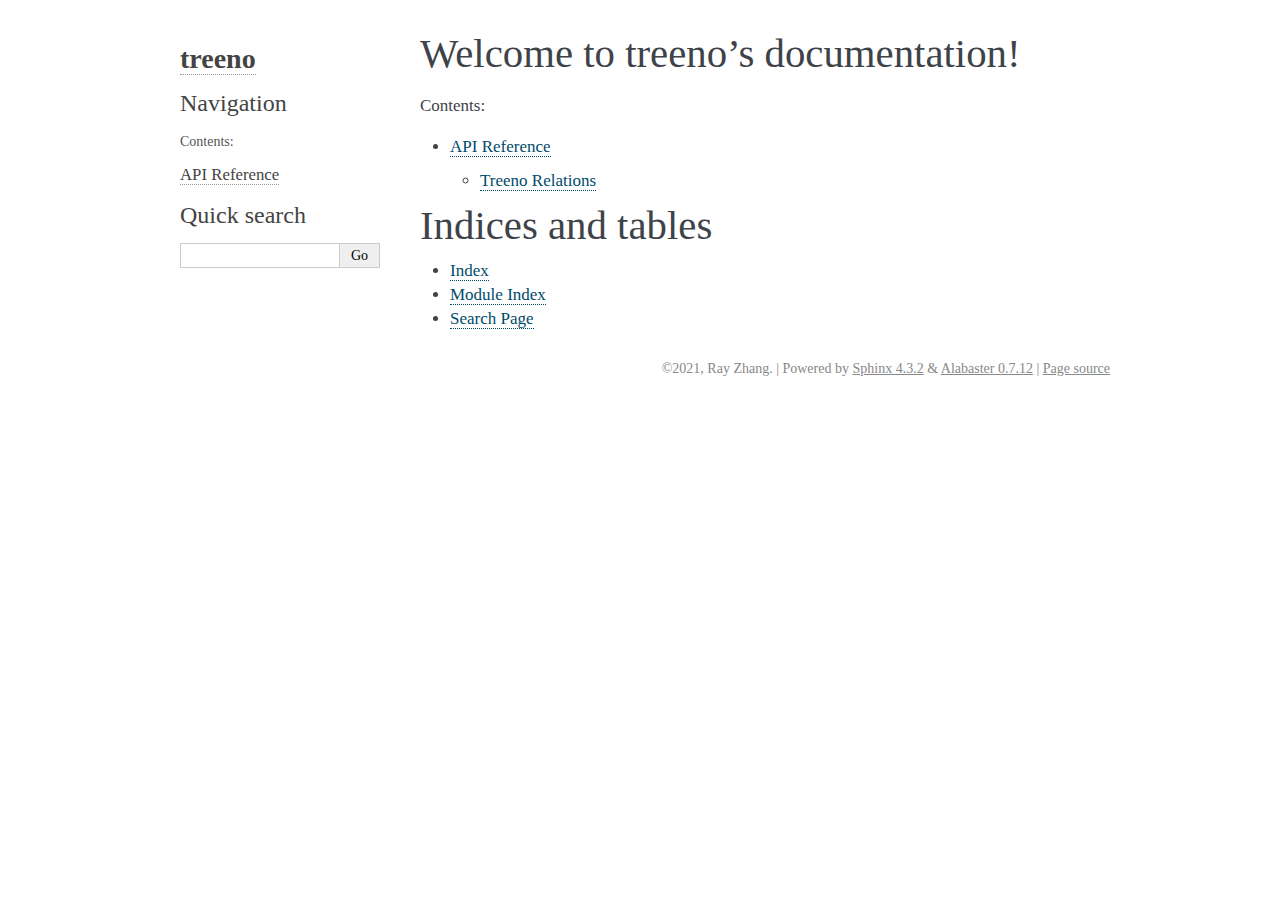
==== commit f295186c: "Update docs" ====
--- a/docs/index.html
+++ b/docs/index.html
@@ -15,6 +15,7 @@
     <script src="_static/doctools.js"></script>
     <link rel="index" title="Index" href="genindex.html" />
     <link rel="search" title="Search" href="search.html" />
+    <link rel="next" title="API Reference" href="api.html" />
 
   <link rel="stylesheet" href="_static/custom.css" type="text/css" />
 
@@ -34,1315 +35,14 @@
   <section id="welcome-to-treeno-s-documentation">
 <h1>Welcome to treeno’s documentation!<a class="headerlink" href="#welcome-to-treeno-s-documentation" title="Permalink to this headline">¶</a></h1>
 <div class="toctree-wrapper compound">
+<p class="caption" role="heading"><span class="caption-text">Contents:</span></p>
+<ul>
+<li class="toctree-l1"><a class="reference internal" href="api.html">API Reference</a><ul>
+<li class="toctree-l2"><a class="reference internal" href="api.html#module-treeno.relation">Treeno Relations</a></li>
+</ul>
+</li>
+</ul>
 </div>
-<section id="module-treeno.relation">
-<span id="api-reference"></span><h2>API Reference<a class="headerlink" href="#module-treeno.relation" title="Permalink to this headline">¶</a></h2>
-<dl class="py class">
-<dt class="sig sig-object py" id="treeno.relation.AliasedRelation">
-<em class="property"><span class="pre">class</span><span class="w"> </span></em><span class="sig-prename descclassname"><span class="pre">treeno.relation.</span></span><span class="sig-name descname"><span class="pre">AliasedRelation</span></span><span class="sig-paren">(</span><em class="sig-param"><span class="n"><span class="pre">relation</span></span></em>, <em class="sig-param"><span class="n"><span class="pre">alias</span></span></em>, <em class="sig-param"><span class="n"><span class="pre">column_aliases</span></span><span class="o"><span class="pre">=</span></span><span class="default_value"><span class="pre">None</span></span></em><span class="sig-paren">)</span><a class="headerlink" href="#treeno.relation.AliasedRelation" title="Permalink to this definition">¶</a></dt>
-<dd><p>Bases: <a class="reference internal" href="#treeno.relation.Relation" title="treeno.relation.Relation"><code class="xref py py-class docutils literal notranslate"><span class="pre">treeno.relation.Relation</span></code></a></p>
-<p>Represents an alias corresponding to a relation</p>
-<p>Aliased relations can change/add identifier to another underlying <a class="reference internal" href="#treeno.relation.Relation" title="treeno.relation.Relation"><code class="xref py py-class docutils literal notranslate"><span class="pre">Relation</span></code></a>, and can also rname the columns.
-Here’s an example using resolve:</p>
-<div class="doctest highlight-default notranslate"><div class="highlight"><pre><span></span><span class="gp">&gt;&gt;&gt; </span><span class="kn">from</span> <span class="nn">treeno.expression</span> <span class="kn">import</span> <span class="n">wrap_literal</span>
-<span class="gp">&gt;&gt;&gt; </span><span class="n">aliased_relation</span> <span class="o">=</span> <span class="n">AliasedRelation</span><span class="p">(</span><span class="n">SelectQuery</span><span class="p">([</span><span class="n">wrap_literal</span><span class="p">(</span><span class="mi">1</span><span class="p">),</span> <span class="n">wrap_literal</span><span class="p">(</span><span class="s1">&#39;2&#39;</span><span class="p">)]),</span> <span class="s2">&quot;query&quot;</span><span class="p">,</span> <span class="p">[</span><span class="s2">&quot;x&quot;</span><span class="p">,</span> <span class="s2">&quot;y&quot;</span><span class="p">])</span>
-<span class="gp">&gt;&gt;&gt; </span><span class="n">aliased_schema</span> <span class="o">=</span> <span class="n">aliased_relation</span><span class="o">.</span><span class="n">resolve</span><span class="p">(</span><span class="n">Schema</span><span class="o">.</span><span class="n">empty_schema</span><span class="p">())</span>
-<span class="gp">&gt;&gt;&gt; </span><span class="p">[</span><span class="n">schema_field</span><span class="o">.</span><span class="n">name</span> <span class="k">for</span> <span class="n">schema_field</span> <span class="ow">in</span> <span class="n">aliased_schema</span><span class="o">.</span><span class="n">fields</span><span class="p">]</span>
-<span class="go">[&#39;x&#39;, &#39;y&#39;]</span>
-<span class="gp">&gt;&gt;&gt; </span><span class="n">aliased_schema</span><span class="o">.</span><span class="n">relation_ids</span>
-<span class="go">{&#39;query&#39;}</span>
-</pre></div>
-</div>
-<dl class="simple">
-<dt>TODO: Currently we don’t check to see whether the field length is equal to our column_aliases parameter. Should</dt><dd><p>we check this or let it fail later?</p>
-</dd>
-</dl>
-<dl class="field-list simple">
-<dt class="field-odd">Variables</dt>
-<dd class="field-odd"><ul class="simple">
-<li><p><strong>relation</strong> (<a class="reference internal" href="#treeno.relation.Relation" title="treeno.relation.Relation"><em>treeno.relation.Relation</em></a>) – A relation to alias over.</p></li>
-<li><p><strong>alias</strong> (<em>str</em>) – Alias for the relation.</p></li>
-<li><p><strong>column_aliases</strong> (<em>Optional</em><em>[</em><em>List</em><em>[</em><em>str</em><em>]</em><em>]</em>) – An optional list of names for each column of the underlying relation.</p></li>
-</ul>
-</dd>
-</dl>
-<dl class="py attribute">
-<dt class="sig sig-object py" id="treeno.relation.AliasedRelation.alias">
-<span class="sig-name descname"><span class="pre">alias</span></span><em class="property"><span class="p"><span class="pre">:</span></span><span class="w"> </span><span class="pre">str</span></em><a class="headerlink" href="#treeno.relation.AliasedRelation.alias" title="Permalink to this definition">¶</a></dt>
-<dd></dd></dl>
-
-<dl class="py attribute">
-<dt class="sig sig-object py" id="treeno.relation.AliasedRelation.column_aliases">
-<span class="sig-name descname"><span class="pre">column_aliases</span></span><em class="property"><span class="p"><span class="pre">:</span></span><span class="w"> </span><span class="pre">Optional</span><span class="p"><span class="pre">[</span></span><span class="pre">List</span><span class="p"><span class="pre">[</span></span><span class="pre">str</span><span class="p"><span class="pre">]</span></span><span class="p"><span class="pre">]</span></span></em><a class="headerlink" href="#treeno.relation.AliasedRelation.column_aliases" title="Permalink to this definition">¶</a></dt>
-<dd></dd></dl>
-
-<dl class="py method">
-<dt class="sig sig-object py" id="treeno.relation.AliasedRelation.identifier">
-<span class="sig-name descname"><span class="pre">identifier</span></span><span class="sig-paren">(</span><span class="sig-paren">)</span><a class="headerlink" href="#treeno.relation.AliasedRelation.identifier" title="Permalink to this definition">¶</a></dt>
-<dd><p>Shorthand identifier for the relation</p>
-<dl class="simple">
-<dt>TODO: This identifier function is used to check for whether dereferences in fields correspond to a relation,</dt><dd><p>but there are multiple ways we can dereference. catalog.schema.table.field is a valid identifier, not only
-table.field, which identifier would return “table” for and match on.</p>
-</dd>
-</dl>
-<dl class="field-list simple">
-<dt class="field-odd">Return type</dt>
-<dd class="field-odd"><p><code class="xref py py-data docutils literal notranslate"><span class="pre">Optional</span></code>[<code class="xref py py-class docutils literal notranslate"><span class="pre">str</span></code>]</p>
-</dd>
-<dt class="field-even">Returns</dt>
-<dd class="field-even"><p>A string if the relation has a well-defined identifier, otherwise None</p>
-</dd>
-</dl>
-</dd></dl>
-
-<dl class="py method">
-<dt class="sig sig-object py" id="treeno.relation.AliasedRelation.named_query_sql">
-<span class="sig-name descname"><span class="pre">named_query_sql</span></span><span class="sig-paren">(</span><em class="sig-param"><span class="n"><span class="pre">opts</span></span></em><span class="sig-paren">)</span><a class="headerlink" href="#treeno.relation.AliasedRelation.named_query_sql" title="Permalink to this definition">¶</a></dt>
-<dd><dl class="field-list simple">
-<dt class="field-odd">Return type</dt>
-<dd class="field-odd"><p><code class="xref py py-class docutils literal notranslate"><span class="pre">str</span></code></p>
-</dd>
-</dl>
-</dd></dl>
-
-<dl class="py attribute">
-<dt class="sig sig-object py" id="treeno.relation.AliasedRelation.relation">
-<span class="sig-name descname"><span class="pre">relation</span></span><em class="property"><span class="p"><span class="pre">:</span></span><span class="w"> </span><a class="reference internal" href="#treeno.relation.Relation" title="treeno.relation.Relation"><span class="pre">treeno.relation.Relation</span></a></em><a class="headerlink" href="#treeno.relation.AliasedRelation.relation" title="Permalink to this definition">¶</a></dt>
-<dd></dd></dl>
-
-<dl class="py method">
-<dt class="sig sig-object py" id="treeno.relation.AliasedRelation.resolve">
-<span class="sig-name descname"><span class="pre">resolve</span></span><span class="sig-paren">(</span><em class="sig-param"><span class="n"><span class="pre">existing_schema</span></span></em><span class="sig-paren">)</span><a class="headerlink" href="#treeno.relation.AliasedRelation.resolve" title="Permalink to this definition">¶</a></dt>
-<dd><p>Resolves the current relation’s schema with supplemental schema information.</p>
-<p>This function is used to resolve missing types in queries. The user can pass in existing_schemas to
-hint at types of dynamically determined fields i.e. a table in Trino, but we also use resolve() underneath
-the hood in order to resolve some types that can only be determined through a cross-query tree traversal. For
-more information refer to <a class="reference internal" href="#treeno.relation.Schema" title="treeno.relation.Schema"><code class="xref py py-class docutils literal notranslate"><span class="pre">Schema</span></code></a>.</p>
-<dl class="field-list simple">
-<dt class="field-odd">Parameters</dt>
-<dd class="field-odd"><p><strong>existing_schema</strong> (<a class="reference internal" href="#treeno.relation.Schema" title="treeno.relation.Schema"><code class="xref py py-class docutils literal notranslate"><span class="pre">Schema</span></code></a>) – Schema with a partial list of fields to resolve the current field’s schema</p>
-</dd>
-<dt class="field-even">Return type</dt>
-<dd class="field-even"><p><a class="reference internal" href="#treeno.relation.Schema" title="treeno.relation.Schema"><code class="xref py py-class docutils literal notranslate"><span class="pre">Schema</span></code></a></p>
-</dd>
-<dt class="field-odd">Returns</dt>
-<dd class="field-odd"><p>A new schema for the current relation</p>
-</dd>
-</dl>
-</dd></dl>
-
-<dl class="py method">
-<dt class="sig sig-object py" id="treeno.relation.AliasedRelation.sql">
-<span class="sig-name descname"><span class="pre">sql</span></span><span class="sig-paren">(</span><em class="sig-param"><span class="n"><span class="pre">opts</span></span></em><span class="sig-paren">)</span><a class="headerlink" href="#treeno.relation.AliasedRelation.sql" title="Permalink to this definition">¶</a></dt>
-<dd><dl class="field-list simple">
-<dt class="field-odd">Return type</dt>
-<dd class="field-odd"><p><code class="xref py py-class docutils literal notranslate"><span class="pre">str</span></code></p>
-</dd>
-</dl>
-</dd></dl>
-
-</dd></dl>
-
-<dl class="py class">
-<dt class="sig sig-object py" id="treeno.relation.ExceptQuery">
-<em class="property"><span class="pre">class</span><span class="w"> </span></em><span class="sig-prename descclassname"><span class="pre">treeno.relation.</span></span><span class="sig-name descname"><span class="pre">ExceptQuery</span></span><span class="sig-paren">(</span><em class="sig-param"><span class="n"><span class="pre">left_query</span></span></em>, <em class="sig-param"><span class="n"><span class="pre">right_query</span></span></em>, <em class="sig-param"><span class="n"><span class="pre">set_quantifier</span></span><span class="o"><span class="pre">=</span></span><span class="default_value"><span class="pre">SetQuantifier.DISTINCT</span></span></em>, <em class="sig-param"><span class="o"><span class="pre">*</span></span></em>, <em class="sig-param"><span class="n"><span class="pre">data_type</span></span><span class="o"><span class="pre">=</span></span><span class="default_value"><span class="pre">NOTHING</span></span></em>, <em class="sig-param"><span class="n"><span class="pre">offset</span></span><span class="o"><span class="pre">=</span></span><span class="default_value"><span class="pre">None</span></span></em>, <em class="sig-param"><span class="n"><span class="pre">limit</span></span><span class="o"><span class="pre">=</span></span><span class="default_value"><span class="pre">None</span></span></em>, <em class="sig-param"><span class="n"><span class="pre">orderby</span></span><span class="o"><span class="pre">=</span></span><span class="default_value"><span class="pre">None</span></span></em>, <em class="sig-param"><span class="n"><span class="pre">with_</span></span><span class="o"><span class="pre">=</span></span><span class="default_value"><span class="pre">NOTHING</span></span></em><span class="sig-paren">)</span><a class="headerlink" href="#treeno.relation.ExceptQuery" title="Permalink to this definition">¶</a></dt>
-<dd><p>Bases: <a class="reference internal" href="#treeno.relation.SetQuery" title="treeno.relation.SetQuery"><code class="xref py py-class docutils literal notranslate"><span class="pre">treeno.relation.SetQuery</span></code></a></p>
-<p>Represents a set subtract of left query with right query.</p>
-<p>Note that except queries cannot use set quantifier ALL, since Trino implements EXCEPT by hashing the rows
-and subsequently deduplicates input query rows.</p>
-<div class="doctest highlight-default notranslate"><div class="highlight"><pre><span></span><span class="gp">&gt;&gt;&gt; </span><span class="kn">from</span> <span class="nn">treeno.expression</span> <span class="kn">import</span> <span class="n">NULL</span>
-<span class="gp">&gt;&gt;&gt; </span><span class="n">q</span> <span class="o">=</span> <span class="n">SelectQuery</span><span class="p">([</span><span class="n">NULL</span><span class="p">])</span>
-<span class="gp">&gt;&gt;&gt; </span><span class="nb">str</span><span class="p">(</span><span class="n">ExceptQuery</span><span class="p">(</span><span class="n">q</span><span class="p">,</span> <span class="n">q</span><span class="p">,</span> <span class="n">set_quantifier</span><span class="o">=</span><span class="n">SetQuantifier</span><span class="o">.</span><span class="n">DISTINCT</span><span class="p">))</span>
-<span class="go">&#39;(SELECT NULL) EXCEPT DISTINCT (SELECT NULL)&#39;</span>
-<span class="gp">&gt;&gt;&gt; </span><span class="n">ExceptQuery</span><span class="p">(</span><span class="n">q</span><span class="p">,</span> <span class="n">q</span><span class="p">,</span> <span class="n">set_quantifier</span><span class="o">=</span><span class="n">SetQuantifier</span><span class="o">.</span><span class="n">ALL</span><span class="p">)</span>
-<span class="gt">Traceback (most recent call last):</span>
-    <span class="o">...</span>
-<span class="gr">AssertionError</span>: <span class="n">EXCEPT does not support ALL</span>
-</pre></div>
-</div>
-<dl class="py attribute">
-<dt class="sig sig-object py" id="treeno.relation.ExceptQuery.left_query">
-<span class="sig-name descname"><span class="pre">left_query</span></span><em class="property"><span class="p"><span class="pre">:</span></span><span class="w"> </span><a class="reference internal" href="#treeno.relation.Query" title="treeno.relation.Query"><span class="pre">treeno.relation.Query</span></a></em><a class="headerlink" href="#treeno.relation.ExceptQuery.left_query" title="Permalink to this definition">¶</a></dt>
-<dd></dd></dl>
-
-<dl class="py attribute">
-<dt class="sig sig-object py" id="treeno.relation.ExceptQuery.right_query">
-<span class="sig-name descname"><span class="pre">right_query</span></span><em class="property"><span class="p"><span class="pre">:</span></span><span class="w"> </span><a class="reference internal" href="#treeno.relation.Query" title="treeno.relation.Query"><span class="pre">treeno.relation.Query</span></a></em><a class="headerlink" href="#treeno.relation.ExceptQuery.right_query" title="Permalink to this definition">¶</a></dt>
-<dd></dd></dl>
-
-<dl class="py attribute">
-<dt class="sig sig-object py" id="treeno.relation.ExceptQuery.set_quantifier">
-<span class="sig-name descname"><span class="pre">set_quantifier</span></span><em class="property"><span class="p"><span class="pre">:</span></span><span class="w"> </span><span class="pre">treeno.base.SetQuantifier</span></em><a class="headerlink" href="#treeno.relation.ExceptQuery.set_quantifier" title="Permalink to this definition">¶</a></dt>
-<dd></dd></dl>
-
-<dl class="py method">
-<dt class="sig sig-object py" id="treeno.relation.ExceptQuery.sql">
-<span class="sig-name descname"><span class="pre">sql</span></span><span class="sig-paren">(</span><em class="sig-param"><span class="n"><span class="pre">opts</span></span></em><span class="sig-paren">)</span><a class="headerlink" href="#treeno.relation.ExceptQuery.sql" title="Permalink to this definition">¶</a></dt>
-<dd><dl class="field-list simple">
-<dt class="field-odd">Return type</dt>
-<dd class="field-odd"><p><code class="xref py py-class docutils literal notranslate"><span class="pre">str</span></code></p>
-</dd>
-</dl>
-</dd></dl>
-
-</dd></dl>
-
-<dl class="py class">
-<dt class="sig sig-object py" id="treeno.relation.IntersectQuery">
-<em class="property"><span class="pre">class</span><span class="w"> </span></em><span class="sig-prename descclassname"><span class="pre">treeno.relation.</span></span><span class="sig-name descname"><span class="pre">IntersectQuery</span></span><span class="sig-paren">(</span><em class="sig-param"><span class="n"><span class="pre">left_query</span></span></em>, <em class="sig-param"><span class="n"><span class="pre">right_query</span></span></em>, <em class="sig-param"><span class="n"><span class="pre">set_quantifier</span></span><span class="o"><span class="pre">=</span></span><span class="default_value"><span class="pre">SetQuantifier.DISTINCT</span></span></em>, <em class="sig-param"><span class="o"><span class="pre">*</span></span></em>, <em class="sig-param"><span class="n"><span class="pre">data_type</span></span><span class="o"><span class="pre">=</span></span><span class="default_value"><span class="pre">NOTHING</span></span></em>, <em class="sig-param"><span class="n"><span class="pre">offset</span></span><span class="o"><span class="pre">=</span></span><span class="default_value"><span class="pre">None</span></span></em>, <em class="sig-param"><span class="n"><span class="pre">limit</span></span><span class="o"><span class="pre">=</span></span><span class="default_value"><span class="pre">None</span></span></em>, <em class="sig-param"><span class="n"><span class="pre">orderby</span></span><span class="o"><span class="pre">=</span></span><span class="default_value"><span class="pre">None</span></span></em>, <em class="sig-param"><span class="n"><span class="pre">with_</span></span><span class="o"><span class="pre">=</span></span><span class="default_value"><span class="pre">NOTHING</span></span></em><span class="sig-paren">)</span><a class="headerlink" href="#treeno.relation.IntersectQuery" title="Permalink to this definition">¶</a></dt>
-<dd><p>Bases: <a class="reference internal" href="#treeno.relation.SetQuery" title="treeno.relation.SetQuery"><code class="xref py py-class docutils literal notranslate"><span class="pre">treeno.relation.SetQuery</span></code></a></p>
-<p>Represents an intersection of two queries.</p>
-<p>Note that intersect queries cannot use set quantifier ALL, since Trino implements INTERSECT by hashing the rows
-and subsequently deduplicates input query rows.</p>
-<div class="doctest highlight-default notranslate"><div class="highlight"><pre><span></span><span class="gp">&gt;&gt;&gt; </span><span class="kn">from</span> <span class="nn">treeno.expression</span> <span class="kn">import</span> <span class="n">NULL</span>
-<span class="gp">&gt;&gt;&gt; </span><span class="n">q</span> <span class="o">=</span> <span class="n">SelectQuery</span><span class="p">([</span><span class="n">NULL</span><span class="p">])</span>
-<span class="gp">&gt;&gt;&gt; </span><span class="nb">str</span><span class="p">(</span><span class="n">IntersectQuery</span><span class="p">(</span><span class="n">q</span><span class="p">,</span> <span class="n">q</span><span class="p">,</span> <span class="n">set_quantifier</span><span class="o">=</span><span class="n">SetQuantifier</span><span class="o">.</span><span class="n">DISTINCT</span><span class="p">))</span>
-<span class="go">&#39;(SELECT NULL) INTERSECT DISTINCT (SELECT NULL)&#39;</span>
-<span class="gp">&gt;&gt;&gt; </span><span class="n">IntersectQuery</span><span class="p">(</span><span class="n">q</span><span class="p">,</span> <span class="n">q</span><span class="p">,</span> <span class="n">set_quantifier</span><span class="o">=</span><span class="n">SetQuantifier</span><span class="o">.</span><span class="n">ALL</span><span class="p">)</span>
-<span class="gt">Traceback (most recent call last):</span>
-    <span class="o">...</span>
-<span class="gr">AssertionError</span>: <span class="n">INTERSECT does not support ALL</span>
-</pre></div>
-</div>
-<dl class="py attribute">
-<dt class="sig sig-object py" id="treeno.relation.IntersectQuery.left_query">
-<span class="sig-name descname"><span class="pre">left_query</span></span><em class="property"><span class="p"><span class="pre">:</span></span><span class="w"> </span><a class="reference internal" href="#treeno.relation.Query" title="treeno.relation.Query"><span class="pre">treeno.relation.Query</span></a></em><a class="headerlink" href="#treeno.relation.IntersectQuery.left_query" title="Permalink to this definition">¶</a></dt>
-<dd></dd></dl>
-
-<dl class="py attribute">
-<dt class="sig sig-object py" id="treeno.relation.IntersectQuery.right_query">
-<span class="sig-name descname"><span class="pre">right_query</span></span><em class="property"><span class="p"><span class="pre">:</span></span><span class="w"> </span><a class="reference internal" href="#treeno.relation.Query" title="treeno.relation.Query"><span class="pre">treeno.relation.Query</span></a></em><a class="headerlink" href="#treeno.relation.IntersectQuery.right_query" title="Permalink to this definition">¶</a></dt>
-<dd></dd></dl>
-
-<dl class="py attribute">
-<dt class="sig sig-object py" id="treeno.relation.IntersectQuery.set_quantifier">
-<span class="sig-name descname"><span class="pre">set_quantifier</span></span><em class="property"><span class="p"><span class="pre">:</span></span><span class="w"> </span><span class="pre">treeno.base.SetQuantifier</span></em><a class="headerlink" href="#treeno.relation.IntersectQuery.set_quantifier" title="Permalink to this definition">¶</a></dt>
-<dd></dd></dl>
-
-<dl class="py method">
-<dt class="sig sig-object py" id="treeno.relation.IntersectQuery.sql">
-<span class="sig-name descname"><span class="pre">sql</span></span><span class="sig-paren">(</span><em class="sig-param"><span class="n"><span class="pre">opts</span></span></em><span class="sig-paren">)</span><a class="headerlink" href="#treeno.relation.IntersectQuery.sql" title="Permalink to this definition">¶</a></dt>
-<dd><dl class="field-list simple">
-<dt class="field-odd">Return type</dt>
-<dd class="field-odd"><p><code class="xref py py-class docutils literal notranslate"><span class="pre">str</span></code></p>
-</dd>
-</dl>
-</dd></dl>
-
-</dd></dl>
-
-<dl class="py class">
-<dt class="sig sig-object py" id="treeno.relation.Join">
-<em class="property"><span class="pre">class</span><span class="w"> </span></em><span class="sig-prename descclassname"><span class="pre">treeno.relation.</span></span><span class="sig-name descname"><span class="pre">Join</span></span><span class="sig-paren">(</span><em class="sig-param"><span class="n"><span class="pre">left_relation</span></span></em>, <em class="sig-param"><span class="n"><span class="pre">right_relation</span></span></em>, <em class="sig-param"><span class="n"><span class="pre">config</span></span></em><span class="sig-paren">)</span><a class="headerlink" href="#treeno.relation.Join" title="Permalink to this definition">¶</a></dt>
-<dd><p>Bases: <a class="reference internal" href="#treeno.relation.Relation" title="treeno.relation.Relation"><code class="xref py py-class docutils literal notranslate"><span class="pre">treeno.relation.Relation</span></code></a></p>
-<p>Represents a join between two relations</p>
-<dl class="field-list simple">
-<dt class="field-odd">Variables</dt>
-<dd class="field-odd"><ul class="simple">
-<li><p><strong>left_relation</strong> (<a class="reference internal" href="#treeno.relation.Relation" title="treeno.relation.Relation"><em>treeno.relation.Relation</em></a>) – An arbitrary relation to be joined on</p></li>
-<li><p><strong>right_relation</strong> (<a class="reference internal" href="#treeno.relation.Relation" title="treeno.relation.Relation"><em>treeno.relation.Relation</em></a>) – An arbitrary relation to be joined on</p></li>
-<li><p><strong>config</strong> (<a class="reference internal" href="#treeno.relation.JoinConfig" title="treeno.relation.JoinConfig"><em>treeno.relation.JoinConfig</em></a>) – Details on what type of join we’re performing. Refer to <a class="reference internal" href="#treeno.relation.JoinConfig" title="treeno.relation.JoinConfig"><code class="xref py py-class docutils literal notranslate"><span class="pre">JoinConfig</span></code></a> for more info.</p></li>
-</ul>
-</dd>
-</dl>
-<dl class="py attribute">
-<dt class="sig sig-object py" id="treeno.relation.Join.config">
-<span class="sig-name descname"><span class="pre">config</span></span><em class="property"><span class="p"><span class="pre">:</span></span><span class="w"> </span><a class="reference internal" href="#treeno.relation.JoinConfig" title="treeno.relation.JoinConfig"><span class="pre">treeno.relation.JoinConfig</span></a></em><a class="headerlink" href="#treeno.relation.Join.config" title="Permalink to this definition">¶</a></dt>
-<dd></dd></dl>
-
-<dl class="py attribute">
-<dt class="sig sig-object py" id="treeno.relation.Join.left_relation">
-<span class="sig-name descname"><span class="pre">left_relation</span></span><em class="property"><span class="p"><span class="pre">:</span></span><span class="w"> </span><a class="reference internal" href="#treeno.relation.Relation" title="treeno.relation.Relation"><span class="pre">treeno.relation.Relation</span></a></em><a class="headerlink" href="#treeno.relation.Join.left_relation" title="Permalink to this definition">¶</a></dt>
-<dd></dd></dl>
-
-<dl class="py method">
-<dt class="sig sig-object py" id="treeno.relation.Join.resolve">
-<span class="sig-name descname"><span class="pre">resolve</span></span><span class="sig-paren">(</span><em class="sig-param"><span class="n"><span class="pre">existing_schema</span></span></em><span class="sig-paren">)</span><a class="headerlink" href="#treeno.relation.Join.resolve" title="Permalink to this definition">¶</a></dt>
-<dd><p>Resolves the current relation’s schema with supplemental schema information.</p>
-<p>This function is used to resolve missing types in queries. The user can pass in existing_schemas to
-hint at types of dynamically determined fields i.e. a table in Trino, but we also use resolve() underneath
-the hood in order to resolve some types that can only be determined through a cross-query tree traversal. For
-more information refer to <a class="reference internal" href="#treeno.relation.Schema" title="treeno.relation.Schema"><code class="xref py py-class docutils literal notranslate"><span class="pre">Schema</span></code></a>.</p>
-<dl class="field-list simple">
-<dt class="field-odd">Parameters</dt>
-<dd class="field-odd"><p><strong>existing_schema</strong> (<a class="reference internal" href="#treeno.relation.Schema" title="treeno.relation.Schema"><code class="xref py py-class docutils literal notranslate"><span class="pre">Schema</span></code></a>) – Schema with a partial list of fields to resolve the current field’s schema</p>
-</dd>
-<dt class="field-even">Return type</dt>
-<dd class="field-even"><p><a class="reference internal" href="#treeno.relation.Schema" title="treeno.relation.Schema"><code class="xref py py-class docutils literal notranslate"><span class="pre">Schema</span></code></a></p>
-</dd>
-<dt class="field-odd">Returns</dt>
-<dd class="field-odd"><p>A new schema for the current relation</p>
-</dd>
-</dl>
-</dd></dl>
-
-<dl class="py attribute">
-<dt class="sig sig-object py" id="treeno.relation.Join.right_relation">
-<span class="sig-name descname"><span class="pre">right_relation</span></span><em class="property"><span class="p"><span class="pre">:</span></span><span class="w"> </span><a class="reference internal" href="#treeno.relation.Relation" title="treeno.relation.Relation"><span class="pre">treeno.relation.Relation</span></a></em><a class="headerlink" href="#treeno.relation.Join.right_relation" title="Permalink to this definition">¶</a></dt>
-<dd></dd></dl>
-
-<dl class="py method">
-<dt class="sig sig-object py" id="treeno.relation.Join.sql">
-<span class="sig-name descname"><span class="pre">sql</span></span><span class="sig-paren">(</span><em class="sig-param"><span class="n"><span class="pre">opts</span></span></em><span class="sig-paren">)</span><a class="headerlink" href="#treeno.relation.Join.sql" title="Permalink to this definition">¶</a></dt>
-<dd><dl class="field-list simple">
-<dt class="field-odd">Return type</dt>
-<dd class="field-odd"><p><code class="xref py py-class docutils literal notranslate"><span class="pre">str</span></code></p>
-</dd>
-</dl>
-</dd></dl>
-
-</dd></dl>
-
-<dl class="py class">
-<dt class="sig sig-object py" id="treeno.relation.JoinConfig">
-<em class="property"><span class="pre">class</span><span class="w"> </span></em><span class="sig-prename descclassname"><span class="pre">treeno.relation.</span></span><span class="sig-name descname"><span class="pre">JoinConfig</span></span><span class="sig-paren">(</span><em class="sig-param"><span class="n"><span class="pre">join_type</span></span></em>, <em class="sig-param"><span class="n"><span class="pre">natural</span></span><span class="o"><span class="pre">=</span></span><span class="default_value"><span class="pre">False</span></span></em>, <em class="sig-param"><span class="n"><span class="pre">criteria</span></span><span class="o"><span class="pre">=</span></span><span class="default_value"><span class="pre">None</span></span></em><span class="sig-paren">)</span><a class="headerlink" href="#treeno.relation.JoinConfig" title="Permalink to this definition">¶</a></dt>
-<dd><p>Bases: <code class="xref py py-class docutils literal notranslate"><span class="pre">treeno.base.Sql</span></code></p>
-<p>Details the method of join used in a <a class="reference internal" href="#treeno.relation.Join" title="treeno.relation.Join"><code class="xref py py-class docutils literal notranslate"><span class="pre">Join</span></code></a>.</p>
-<dl class="field-list simple">
-<dt class="field-odd">Variables</dt>
-<dd class="field-odd"><ul class="simple">
-<li><p><strong>join_type</strong> (<a class="reference internal" href="#treeno.relation.JoinType" title="treeno.relation.JoinType"><em>treeno.relation.JoinType</em></a>) – The type of JOIN (i.e. CROSS JOIN, INNER JOIN, etc)</p></li>
-<li><p><strong>natural</strong> (<em>bool</em>) – Whether the join is natural (i.e. joins on equality on column names that are the same between two queries)</p></li>
-<li><p><strong>criteria</strong> (<em>Optional</em><em>[</em><a class="reference internal" href="#treeno.relation.JoinCriteria" title="treeno.relation.JoinCriteria"><em>treeno.relation.JoinCriteria</em></a><em>]</em>) – What boolean expression criteria the join requires. Refer to <a class="reference internal" href="#treeno.relation.JoinCriteria" title="treeno.relation.JoinCriteria"><code class="xref py py-class docutils literal notranslate"><span class="pre">JoinCriteria</span></code></a> for more info.</p></li>
-</ul>
-</dd>
-</dl>
-<dl class="py attribute">
-<dt class="sig sig-object py" id="treeno.relation.JoinConfig.criteria">
-<span class="sig-name descname"><span class="pre">criteria</span></span><em class="property"><span class="p"><span class="pre">:</span></span><span class="w"> </span><span class="pre">Optional</span><span class="p"><span class="pre">[</span></span><a class="reference internal" href="#treeno.relation.JoinCriteria" title="treeno.relation.JoinCriteria"><span class="pre">treeno.relation.JoinCriteria</span></a><span class="p"><span class="pre">]</span></span></em><a class="headerlink" href="#treeno.relation.JoinConfig.criteria" title="Permalink to this definition">¶</a></dt>
-<dd></dd></dl>
-
-<dl class="py attribute">
-<dt class="sig sig-object py" id="treeno.relation.JoinConfig.join_type">
-<span class="sig-name descname"><span class="pre">join_type</span></span><em class="property"><span class="p"><span class="pre">:</span></span><span class="w"> </span><a class="reference internal" href="#treeno.relation.JoinType" title="treeno.relation.JoinType"><span class="pre">treeno.relation.JoinType</span></a></em><a class="headerlink" href="#treeno.relation.JoinConfig.join_type" title="Permalink to this definition">¶</a></dt>
-<dd></dd></dl>
-
-<dl class="py attribute">
-<dt class="sig sig-object py" id="treeno.relation.JoinConfig.natural">
-<span class="sig-name descname"><span class="pre">natural</span></span><em class="property"><span class="p"><span class="pre">:</span></span><span class="w"> </span><span class="pre">bool</span></em><a class="headerlink" href="#treeno.relation.JoinConfig.natural" title="Permalink to this definition">¶</a></dt>
-<dd></dd></dl>
-
-<dl class="py method">
-<dt class="sig sig-object py" id="treeno.relation.JoinConfig.sql">
-<span class="sig-name descname"><span class="pre">sql</span></span><span class="sig-paren">(</span><em class="sig-param"><span class="n"><span class="pre">opts</span></span></em><span class="sig-paren">)</span><a class="headerlink" href="#treeno.relation.JoinConfig.sql" title="Permalink to this definition">¶</a></dt>
-<dd><dl class="field-list simple">
-<dt class="field-odd">Return type</dt>
-<dd class="field-odd"><p><code class="xref py py-class docutils literal notranslate"><span class="pre">str</span></code></p>
-</dd>
-</dl>
-</dd></dl>
-
-</dd></dl>
-
-<dl class="py class">
-<dt class="sig sig-object py" id="treeno.relation.JoinCriteria">
-<em class="property"><span class="pre">class</span><span class="w"> </span></em><span class="sig-prename descclassname"><span class="pre">treeno.relation.</span></span><span class="sig-name descname"><span class="pre">JoinCriteria</span></span><a class="headerlink" href="#treeno.relation.JoinCriteria" title="Permalink to this definition">¶</a></dt>
-<dd><p>Bases: <code class="xref py py-class docutils literal notranslate"><span class="pre">treeno.base.Sql</span></code>, <code class="xref py py-class docutils literal notranslate"><span class="pre">abc.ABC</span></code></p>
-<p>Join criterias are complex expressions that describe exactly how a JOIN is done.</p>
-<dl class="py method">
-<dt class="sig sig-object py" id="treeno.relation.JoinCriteria.build_sql">
-<em class="property"><span class="pre">abstract</span><span class="w"> </span></em><span class="sig-name descname"><span class="pre">build_sql</span></span><span class="sig-paren">(</span><em class="sig-param"><span class="n"><span class="pre">opts</span></span></em><span class="sig-paren">)</span><a class="headerlink" href="#treeno.relation.JoinCriteria.build_sql" title="Permalink to this definition">¶</a></dt>
-<dd><p>Creates a dictionary mapping of statements to strings</p>
-<dl class="field-list simple">
-<dt class="field-odd">Return type</dt>
-<dd class="field-odd"><p><code class="xref py py-class docutils literal notranslate"><span class="pre">Dict</span></code>[<code class="xref py py-class docutils literal notranslate"><span class="pre">str</span></code>, <code class="xref py py-class docutils literal notranslate"><span class="pre">str</span></code>]</p>
-</dd>
-</dl>
-</dd></dl>
-
-<dl class="py method">
-<dt class="sig sig-object py" id="treeno.relation.JoinCriteria.sql">
-<span class="sig-name descname"><span class="pre">sql</span></span><span class="sig-paren">(</span><em class="sig-param"><span class="n"><span class="pre">opts</span></span></em><span class="sig-paren">)</span><a class="headerlink" href="#treeno.relation.JoinCriteria.sql" title="Permalink to this definition">¶</a></dt>
-<dd><dl class="field-list simple">
-<dt class="field-odd">Return type</dt>
-<dd class="field-odd"><p><code class="xref py py-class docutils literal notranslate"><span class="pre">str</span></code></p>
-</dd>
-</dl>
-</dd></dl>
-
-</dd></dl>
-
-<dl class="py class">
-<dt class="sig sig-object py" id="treeno.relation.JoinOnCriteria">
-<em class="property"><span class="pre">class</span><span class="w"> </span></em><span class="sig-prename descclassname"><span class="pre">treeno.relation.</span></span><span class="sig-name descname"><span class="pre">JoinOnCriteria</span></span><span class="sig-paren">(</span><em class="sig-param"><span class="n"><span class="pre">constraint</span></span></em><span class="sig-paren">)</span><a class="headerlink" href="#treeno.relation.JoinOnCriteria" title="Permalink to this definition">¶</a></dt>
-<dd><p>Bases: <a class="reference internal" href="#treeno.relation.JoinCriteria" title="treeno.relation.JoinCriteria"><code class="xref py py-class docutils literal notranslate"><span class="pre">treeno.relation.JoinCriteria</span></code></a></p>
-<p>Perform a join between two relations using boolean expressions.</p>
-<p>An example ON usage:</p>
-<div class="highlight-text notranslate"><div class="highlight"><pre><span></span>SELECT * FROM (SELECT 1 AS &quot;foo&quot;) &quot;a&quot; JOIN (SELECT 1 AS &quot;foo&quot;) &quot;b&quot; ON &quot;a&quot;.&quot;foo&quot; = &quot;b&quot;.&quot;foo&quot;;
- foo | foo
------+-----
-   1 |   1
-(1 row)
-</pre></div>
-</div>
-<dl class="field-list simple">
-<dt class="field-odd">Variables</dt>
-<dd class="field-odd"><p><strong>constraint</strong> (<em>treeno.expression.Value</em>) – A boolean expression constraining the join to where the expression evaluates to True using
-two subqueries’ rows.</p>
-</dd>
-</dl>
-<dl class="py method">
-<dt class="sig sig-object py" id="treeno.relation.JoinOnCriteria.build_sql">
-<span class="sig-name descname"><span class="pre">build_sql</span></span><span class="sig-paren">(</span><em class="sig-param"><span class="n"><span class="pre">opts</span></span></em><span class="sig-paren">)</span><a class="headerlink" href="#treeno.relation.JoinOnCriteria.build_sql" title="Permalink to this definition">¶</a></dt>
-<dd><p>Creates a dictionary mapping of statements to strings</p>
-<dl class="field-list simple">
-<dt class="field-odd">Return type</dt>
-<dd class="field-odd"><p><code class="xref py py-class docutils literal notranslate"><span class="pre">Dict</span></code>[<code class="xref py py-class docutils literal notranslate"><span class="pre">str</span></code>, <code class="xref py py-class docutils literal notranslate"><span class="pre">str</span></code>]</p>
-</dd>
-</dl>
-</dd></dl>
-
-<dl class="py attribute">
-<dt class="sig sig-object py" id="treeno.relation.JoinOnCriteria.constraint">
-<span class="sig-name descname"><span class="pre">constraint</span></span><em class="property"><span class="p"><span class="pre">:</span></span><span class="w"> </span><span class="pre">treeno.expression.Value</span></em><a class="headerlink" href="#treeno.relation.JoinOnCriteria.constraint" title="Permalink to this definition">¶</a></dt>
-<dd></dd></dl>
-
-</dd></dl>
-
-<dl class="py class">
-<dt class="sig sig-object py" id="treeno.relation.JoinType">
-<em class="property"><span class="pre">class</span><span class="w"> </span></em><span class="sig-prename descclassname"><span class="pre">treeno.relation.</span></span><span class="sig-name descname"><span class="pre">JoinType</span></span><span class="sig-paren">(</span><em class="sig-param"><span class="n"><span class="pre">value</span></span></em><span class="sig-paren">)</span><a class="headerlink" href="#treeno.relation.JoinType" title="Permalink to this definition">¶</a></dt>
-<dd><p>Bases: <code class="xref py py-class docutils literal notranslate"><span class="pre">enum.Enum</span></code></p>
-<p>An enumeration.</p>
-<dl class="py attribute">
-<dt class="sig sig-object py" id="treeno.relation.JoinType.CROSS">
-<span class="sig-name descname"><span class="pre">CROSS</span></span><em class="property"><span class="w"> </span><span class="p"><span class="pre">=</span></span><span class="w"> </span><span class="pre">'CROSS'</span></em><a class="headerlink" href="#treeno.relation.JoinType.CROSS" title="Permalink to this definition">¶</a></dt>
-<dd></dd></dl>
-
-<dl class="py attribute">
-<dt class="sig sig-object py" id="treeno.relation.JoinType.INNER">
-<span class="sig-name descname"><span class="pre">INNER</span></span><em class="property"><span class="w"> </span><span class="p"><span class="pre">=</span></span><span class="w"> </span><span class="pre">'INNER'</span></em><a class="headerlink" href="#treeno.relation.JoinType.INNER" title="Permalink to this definition">¶</a></dt>
-<dd></dd></dl>
-
-<dl class="py attribute">
-<dt class="sig sig-object py" id="treeno.relation.JoinType.LEFT">
-<span class="sig-name descname"><span class="pre">LEFT</span></span><em class="property"><span class="w"> </span><span class="p"><span class="pre">=</span></span><span class="w"> </span><span class="pre">'LEFT'</span></em><a class="headerlink" href="#treeno.relation.JoinType.LEFT" title="Permalink to this definition">¶</a></dt>
-<dd></dd></dl>
-
-<dl class="py attribute">
-<dt class="sig sig-object py" id="treeno.relation.JoinType.OUTER">
-<span class="sig-name descname"><span class="pre">OUTER</span></span><em class="property"><span class="w"> </span><span class="p"><span class="pre">=</span></span><span class="w"> </span><span class="pre">'FULL</span> <span class="pre">OUTER'</span></em><a class="headerlink" href="#treeno.relation.JoinType.OUTER" title="Permalink to this definition">¶</a></dt>
-<dd></dd></dl>
-
-<dl class="py attribute">
-<dt class="sig sig-object py" id="treeno.relation.JoinType.RIGHT">
-<span class="sig-name descname"><span class="pre">RIGHT</span></span><em class="property"><span class="w"> </span><span class="p"><span class="pre">=</span></span><span class="w"> </span><span class="pre">'RIGHT'</span></em><a class="headerlink" href="#treeno.relation.JoinType.RIGHT" title="Permalink to this definition">¶</a></dt>
-<dd></dd></dl>
-
-</dd></dl>
-
-<dl class="py class">
-<dt class="sig sig-object py" id="treeno.relation.JoinUsingCriteria">
-<em class="property"><span class="pre">class</span><span class="w"> </span></em><span class="sig-prename descclassname"><span class="pre">treeno.relation.</span></span><span class="sig-name descname"><span class="pre">JoinUsingCriteria</span></span><span class="sig-paren">(</span><em class="sig-param"><span class="n"><span class="pre">column_names</span></span></em><span class="sig-paren">)</span><a class="headerlink" href="#treeno.relation.JoinUsingCriteria" title="Permalink to this definition">¶</a></dt>
-<dd><p>Bases: <a class="reference internal" href="#treeno.relation.JoinCriteria" title="treeno.relation.JoinCriteria"><code class="xref py py-class docutils literal notranslate"><span class="pre">treeno.relation.JoinCriteria</span></code></a></p>
-<p>Using allows us to join on equality criterion on multiple rows.</p>
-<p>There’s one subtle difference between USING and ON, which is the output number of columns:</p>
-<div class="highlight-text notranslate"><div class="highlight"><pre><span></span>SELECT * FROM (SELECT 1 AS &quot;foo&quot;) JOIN (SELECT 1 AS &quot;foo&quot;) USING(&quot;foo&quot;);
- foo
------
-   1
-(1 row)
-</pre></div>
-</div>
-<p>Selects the column once. If we use ON:</p>
-<div class="highlight-text notranslate"><div class="highlight"><pre><span></span>SELECT * FROM (SELECT 1 AS &quot;foo&quot;) &quot;a&quot; JOIN (SELECT 1 AS &quot;foo&quot;) &quot;b&quot; ON &quot;a&quot;.&quot;foo&quot; = &quot;b&quot;.&quot;foo&quot;;
- foo | foo
------+-----
-   1 |   1
-(1 row)
-</pre></div>
-</div>
-<p>If the output columns have the same name, then upon referencing the columns Trino will fail.</p>
-<dl class="field-list simple">
-<dt class="field-odd">Variables</dt>
-<dd class="field-odd"><p><strong>column_names</strong> (<em>List</em><em>[</em><em>str</em><em>]</em>) – A list of column names to check equality clauses for.</p>
-</dd>
-</dl>
-<dl class="py method">
-<dt class="sig sig-object py" id="treeno.relation.JoinUsingCriteria.build_sql">
-<span class="sig-name descname"><span class="pre">build_sql</span></span><span class="sig-paren">(</span><em class="sig-param"><span class="n"><span class="pre">opts</span></span></em><span class="sig-paren">)</span><a class="headerlink" href="#treeno.relation.JoinUsingCriteria.build_sql" title="Permalink to this definition">¶</a></dt>
-<dd><p>Creates a dictionary mapping of statements to strings</p>
-<dl class="field-list simple">
-<dt class="field-odd">Return type</dt>
-<dd class="field-odd"><p><code class="xref py py-class docutils literal notranslate"><span class="pre">Dict</span></code>[<code class="xref py py-class docutils literal notranslate"><span class="pre">str</span></code>, <code class="xref py py-class docutils literal notranslate"><span class="pre">str</span></code>]</p>
-</dd>
-</dl>
-</dd></dl>
-
-<dl class="py attribute">
-<dt class="sig sig-object py" id="treeno.relation.JoinUsingCriteria.column_names">
-<span class="sig-name descname"><span class="pre">column_names</span></span><em class="property"><span class="p"><span class="pre">:</span></span><span class="w"> </span><span class="pre">List</span><span class="p"><span class="pre">[</span></span><span class="pre">str</span><span class="p"><span class="pre">]</span></span></em><a class="headerlink" href="#treeno.relation.JoinUsingCriteria.column_names" title="Permalink to this definition">¶</a></dt>
-<dd></dd></dl>
-
-</dd></dl>
-
-<dl class="py class">
-<dt class="sig sig-object py" id="treeno.relation.Lateral">
-<em class="property"><span class="pre">class</span><span class="w"> </span></em><span class="sig-prename descclassname"><span class="pre">treeno.relation.</span></span><span class="sig-name descname"><span class="pre">Lateral</span></span><span class="sig-paren">(</span><em class="sig-param"><span class="n"><span class="pre">subquery</span></span></em><span class="sig-paren">)</span><a class="headerlink" href="#treeno.relation.Lateral" title="Permalink to this definition">¶</a></dt>
-<dd><p>Bases: <a class="reference internal" href="#treeno.relation.Relation" title="treeno.relation.Relation"><code class="xref py py-class docutils literal notranslate"><span class="pre">treeno.relation.Relation</span></code></a></p>
-<p>Represents a correlated subquery.</p>
-<dl class="field-list simple">
-<dt class="field-odd">Variables</dt>
-<dd class="field-odd"><p><strong>subquery</strong> (<a class="reference internal" href="#treeno.relation.Query" title="treeno.relation.Query"><em>treeno.relation.Query</em></a>) – The subquery to correlate with the current scope.</p>
-</dd>
-</dl>
-<dl class="py method">
-<dt class="sig sig-object py" id="treeno.relation.Lateral.resolve">
-<span class="sig-name descname"><span class="pre">resolve</span></span><span class="sig-paren">(</span><em class="sig-param"><span class="n"><span class="pre">existing_schema</span></span></em><span class="sig-paren">)</span><a class="headerlink" href="#treeno.relation.Lateral.resolve" title="Permalink to this definition">¶</a></dt>
-<dd><p>Resolves the current relation’s schema with supplemental schema information.</p>
-<p>This function is used to resolve missing types in queries. The user can pass in existing_schemas to
-hint at types of dynamically determined fields i.e. a table in Trino, but we also use resolve() underneath
-the hood in order to resolve some types that can only be determined through a cross-query tree traversal. For
-more information refer to <a class="reference internal" href="#treeno.relation.Schema" title="treeno.relation.Schema"><code class="xref py py-class docutils literal notranslate"><span class="pre">Schema</span></code></a>.</p>
-<dl class="field-list simple">
-<dt class="field-odd">Parameters</dt>
-<dd class="field-odd"><p><strong>existing_schema</strong> (<a class="reference internal" href="#treeno.relation.Schema" title="treeno.relation.Schema"><code class="xref py py-class docutils literal notranslate"><span class="pre">Schema</span></code></a>) – Schema with a partial list of fields to resolve the current field’s schema</p>
-</dd>
-<dt class="field-even">Return type</dt>
-<dd class="field-even"><p><a class="reference internal" href="#treeno.relation.Schema" title="treeno.relation.Schema"><code class="xref py py-class docutils literal notranslate"><span class="pre">Schema</span></code></a></p>
-</dd>
-<dt class="field-odd">Returns</dt>
-<dd class="field-odd"><p>A new schema for the current relation</p>
-</dd>
-</dl>
-</dd></dl>
-
-<dl class="py method">
-<dt class="sig sig-object py" id="treeno.relation.Lateral.sql">
-<span class="sig-name descname"><span class="pre">sql</span></span><span class="sig-paren">(</span><em class="sig-param"><span class="n"><span class="pre">opts</span></span></em><span class="sig-paren">)</span><a class="headerlink" href="#treeno.relation.Lateral.sql" title="Permalink to this definition">¶</a></dt>
-<dd><dl class="field-list simple">
-<dt class="field-odd">Return type</dt>
-<dd class="field-odd"><p><code class="xref py py-class docutils literal notranslate"><span class="pre">str</span></code></p>
-</dd>
-</dl>
-</dd></dl>
-
-<dl class="py attribute">
-<dt class="sig sig-object py" id="treeno.relation.Lateral.subquery">
-<span class="sig-name descname"><span class="pre">subquery</span></span><em class="property"><span class="p"><span class="pre">:</span></span><span class="w"> </span><a class="reference internal" href="#treeno.relation.Query" title="treeno.relation.Query"><span class="pre">treeno.relation.Query</span></a></em><a class="headerlink" href="#treeno.relation.Lateral.subquery" title="Permalink to this definition">¶</a></dt>
-<dd></dd></dl>
-
-</dd></dl>
-
-<dl class="py class">
-<dt class="sig sig-object py" id="treeno.relation.Query">
-<em class="property"><span class="pre">class</span><span class="w"> </span></em><span class="sig-prename descclassname"><span class="pre">treeno.relation.</span></span><span class="sig-name descname"><span class="pre">Query</span></span><span class="sig-paren">(</span><em class="sig-param"><span class="o"><span class="pre">*</span></span></em>, <em class="sig-param"><span class="n"><span class="pre">data_type</span></span><span class="o"><span class="pre">=</span></span><span class="default_value"><span class="pre">NOTHING</span></span></em>, <em class="sig-param"><span class="n"><span class="pre">offset</span></span><span class="o"><span class="pre">=</span></span><span class="default_value"><span class="pre">None</span></span></em>, <em class="sig-param"><span class="n"><span class="pre">limit</span></span><span class="o"><span class="pre">=</span></span><span class="default_value"><span class="pre">None</span></span></em>, <em class="sig-param"><span class="n"><span class="pre">orderby</span></span><span class="o"><span class="pre">=</span></span><span class="default_value"><span class="pre">None</span></span></em>, <em class="sig-param"><span class="n"><span class="pre">with_</span></span><span class="o"><span class="pre">=</span></span><span class="default_value"><span class="pre">NOTHING</span></span></em><span class="sig-paren">)</span><a class="headerlink" href="#treeno.relation.Query" title="Permalink to this definition">¶</a></dt>
-<dd><p>Bases: <a class="reference internal" href="#treeno.relation.Relation" title="treeno.relation.Relation"><code class="xref py py-class docutils literal notranslate"><span class="pre">treeno.relation.Relation</span></code></a>, <code class="xref py py-class docutils literal notranslate"><span class="pre">treeno.expression.Value</span></code>, <code class="xref py py-class docutils literal notranslate"><span class="pre">abc.ABC</span></code></p>
-<p>Represents a query with filtered outputs. Queries are also values, in that they yield row types</p>
-<dl class="py attribute">
-<dt class="sig sig-object py" id="treeno.relation.Query.limit">
-<span class="sig-name descname"><span class="pre">limit</span></span><em class="property"><span class="p"><span class="pre">:</span></span><span class="w"> </span><span class="pre">Optional</span><span class="p"><span class="pre">[</span></span><span class="pre">int</span><span class="p"><span class="pre">]</span></span></em><a class="headerlink" href="#treeno.relation.Query.limit" title="Permalink to this definition">¶</a></dt>
-<dd></dd></dl>
-
-<dl class="py attribute">
-<dt class="sig sig-object py" id="treeno.relation.Query.offset">
-<span class="sig-name descname"><span class="pre">offset</span></span><em class="property"><span class="p"><span class="pre">:</span></span><span class="w"> </span><span class="pre">Optional</span><span class="p"><span class="pre">[</span></span><span class="pre">int</span><span class="p"><span class="pre">]</span></span></em><a class="headerlink" href="#treeno.relation.Query.offset" title="Permalink to this definition">¶</a></dt>
-<dd></dd></dl>
-
-<dl class="py attribute">
-<dt class="sig sig-object py" id="treeno.relation.Query.orderby">
-<span class="sig-name descname"><span class="pre">orderby</span></span><em class="property"><span class="p"><span class="pre">:</span></span><span class="w"> </span><span class="pre">Optional</span><span class="p"><span class="pre">[</span></span><span class="pre">List</span><span class="p"><span class="pre">[</span></span><span class="pre">treeno.orderby.OrderTerm</span><span class="p"><span class="pre">]</span></span><span class="p"><span class="pre">]</span></span></em><a class="headerlink" href="#treeno.relation.Query.orderby" title="Permalink to this definition">¶</a></dt>
-<dd></dd></dl>
-
-<dl class="py attribute">
-<dt class="sig sig-object py" id="treeno.relation.Query.with_">
-<span class="sig-name descname"><span class="pre">with_</span></span><em class="property"><span class="p"><span class="pre">:</span></span><span class="w"> </span><span class="pre">List</span><span class="p"><span class="pre">[</span></span><a class="reference internal" href="#treeno.relation.AliasedRelation" title="treeno.relation.AliasedRelation"><span class="pre">treeno.relation.AliasedRelation</span></a><span class="p"><span class="pre">]</span></span></em><a class="headerlink" href="#treeno.relation.Query.with_" title="Permalink to this definition">¶</a></dt>
-<dd></dd></dl>
-
-</dd></dl>
-
-<dl class="py class">
-<dt class="sig sig-object py" id="treeno.relation.Relation">
-<em class="property"><span class="pre">class</span><span class="w"> </span></em><span class="sig-prename descclassname"><span class="pre">treeno.relation.</span></span><span class="sig-name descname"><span class="pre">Relation</span></span><a class="headerlink" href="#treeno.relation.Relation" title="Permalink to this definition">¶</a></dt>
-<dd><p>Bases: <code class="xref py py-class docutils literal notranslate"><span class="pre">treeno.base.Sql</span></code>, <code class="xref py py-class docutils literal notranslate"><span class="pre">abc.ABC</span></code></p>
-<p>Represents a SQL relation.</p>
-<p>A <a class="reference internal" href="#treeno.relation.Relation" title="treeno.relation.Relation"><code class="xref py py-class docutils literal notranslate"><span class="pre">Relation</span></code></a> can be one of the following:</p>
-<ol class="arabic simple">
-<li><p>(<a class="reference internal" href="#treeno.relation.Table" title="treeno.relation.Table"><code class="xref py py-class docutils literal notranslate"><span class="pre">Table</span></code></a>) A table reference.</p></li>
-<li><dl class="simple">
-<dt>(<a class="reference internal" href="#treeno.relation.Query" title="treeno.relation.Query"><code class="xref py py-class docutils literal notranslate"><span class="pre">Query</span></code></a>) A subquery. <a class="reference internal" href="#treeno.relation.Query" title="treeno.relation.Query"><code class="xref py py-class docutils literal notranslate"><span class="pre">Query</span></code></a> is an abstract class, and its subclasses contain</dt><dd><p><a class="reference internal" href="#treeno.relation.SelectQuery" title="treeno.relation.SelectQuery"><code class="xref py py-class docutils literal notranslate"><span class="pre">SelectQuery</span></code></a>, <code class="xref py py-class docutils literal notranslate"><span class="pre">ValuesTable</span></code>, <a class="reference internal" href="#treeno.relation.SetQuery" title="treeno.relation.SetQuery"><code class="xref py py-class docutils literal notranslate"><span class="pre">SetQuery</span></code></a> and its subclasses, etc.</p>
-</dd>
-</dl>
-</li>
-<li><p>(<a class="reference internal" href="#treeno.relation.Unnest" title="treeno.relation.Unnest"><code class="xref py py-class docutils literal notranslate"><span class="pre">Unnest</span></code></a>) An unnested expression of arrays.</p></li>
-<li><p>(<a class="reference internal" href="#treeno.relation.Lateral" title="treeno.relation.Lateral"><code class="xref py py-class docutils literal notranslate"><span class="pre">Lateral</span></code></a>) Shares the current relation’s namespace with any <a class="reference internal" href="#treeno.relation.Query" title="treeno.relation.Query"><code class="xref py py-class docutils literal notranslate"><span class="pre">Query</span></code></a>.</p></li>
-<li><p>(<a class="reference internal" href="#treeno.relation.TableSample" title="treeno.relation.TableSample"><code class="xref py py-class docutils literal notranslate"><span class="pre">TableSample</span></code></a>) A subset sample of any relation.</p></li>
-<li><p>(<a class="reference internal" href="#treeno.relation.Join" title="treeno.relation.Join"><code class="xref py py-class docutils literal notranslate"><span class="pre">Join</span></code></a>) A join composing of any relation.</p></li>
-<li><p>(<a class="reference internal" href="#treeno.relation.AliasedRelation" title="treeno.relation.AliasedRelation"><code class="xref py py-class docutils literal notranslate"><span class="pre">AliasedRelation</span></code></a>) An alias (both as relation name and its column names) of any relation.</p></li>
-</ol>
-<dl class="py method">
-<dt class="sig sig-object py" id="treeno.relation.Relation.identifier">
-<span class="sig-name descname"><span class="pre">identifier</span></span><span class="sig-paren">(</span><span class="sig-paren">)</span><a class="headerlink" href="#treeno.relation.Relation.identifier" title="Permalink to this definition">¶</a></dt>
-<dd><p>Shorthand identifier for the relation</p>
-<dl class="simple">
-<dt>TODO: This identifier function is used to check for whether dereferences in fields correspond to a relation,</dt><dd><p>but there are multiple ways we can dereference. catalog.schema.table.field is a valid identifier, not only
-table.field, which identifier would return “table” for and match on.</p>
-</dd>
-</dl>
-<dl class="field-list simple">
-<dt class="field-odd">Return type</dt>
-<dd class="field-odd"><p><code class="xref py py-data docutils literal notranslate"><span class="pre">Optional</span></code>[<code class="xref py py-class docutils literal notranslate"><span class="pre">str</span></code>]</p>
-</dd>
-<dt class="field-even">Returns</dt>
-<dd class="field-even"><p>A string if the relation has a well-defined identifier, otherwise None</p>
-</dd>
-</dl>
-</dd></dl>
-
-<dl class="py method">
-<dt class="sig sig-object py" id="treeno.relation.Relation.resolve">
-<em class="property"><span class="pre">abstract</span><span class="w"> </span></em><span class="sig-name descname"><span class="pre">resolve</span></span><span class="sig-paren">(</span><em class="sig-param"><span class="n"><span class="pre">existing_schema</span></span></em><span class="sig-paren">)</span><a class="headerlink" href="#treeno.relation.Relation.resolve" title="Permalink to this definition">¶</a></dt>
-<dd><p>Resolves the current relation’s schema with supplemental schema information.</p>
-<p>This function is used to resolve missing types in queries. The user can pass in existing_schemas to
-hint at types of dynamically determined fields i.e. a table in Trino, but we also use resolve() underneath
-the hood in order to resolve some types that can only be determined through a cross-query tree traversal. For
-more information refer to <a class="reference internal" href="#treeno.relation.Schema" title="treeno.relation.Schema"><code class="xref py py-class docutils literal notranslate"><span class="pre">Schema</span></code></a>.</p>
-<dl class="field-list simple">
-<dt class="field-odd">Parameters</dt>
-<dd class="field-odd"><p><strong>existing_schema</strong> (<a class="reference internal" href="#treeno.relation.Schema" title="treeno.relation.Schema"><code class="xref py py-class docutils literal notranslate"><span class="pre">Schema</span></code></a>) – Schema with a partial list of fields to resolve the current field’s schema</p>
-</dd>
-<dt class="field-even">Return type</dt>
-<dd class="field-even"><p><a class="reference internal" href="#treeno.relation.Schema" title="treeno.relation.Schema"><code class="xref py py-class docutils literal notranslate"><span class="pre">Schema</span></code></a></p>
-</dd>
-<dt class="field-odd">Returns</dt>
-<dd class="field-odd"><p>A new schema for the current relation</p>
-</dd>
-</dl>
-</dd></dl>
-
-</dd></dl>
-
-<dl class="py class">
-<dt class="sig sig-object py" id="treeno.relation.SampleType">
-<em class="property"><span class="pre">class</span><span class="w"> </span></em><span class="sig-prename descclassname"><span class="pre">treeno.relation.</span></span><span class="sig-name descname"><span class="pre">SampleType</span></span><span class="sig-paren">(</span><em class="sig-param"><span class="n"><span class="pre">value</span></span></em><span class="sig-paren">)</span><a class="headerlink" href="#treeno.relation.SampleType" title="Permalink to this definition">¶</a></dt>
-<dd><p>Bases: <code class="xref py py-class docutils literal notranslate"><span class="pre">enum.Enum</span></code></p>
-<p>An enumeration.</p>
-<dl class="py attribute">
-<dt class="sig sig-object py" id="treeno.relation.SampleType.BERNOULLI">
-<span class="sig-name descname"><span class="pre">BERNOULLI</span></span><em class="property"><span class="w"> </span><span class="p"><span class="pre">=</span></span><span class="w"> </span><span class="pre">'BERNOULLI'</span></em><a class="headerlink" href="#treeno.relation.SampleType.BERNOULLI" title="Permalink to this definition">¶</a></dt>
-<dd></dd></dl>
-
-<dl class="py attribute">
-<dt class="sig sig-object py" id="treeno.relation.SampleType.SYSTEM">
-<span class="sig-name descname"><span class="pre">SYSTEM</span></span><em class="property"><span class="w"> </span><span class="p"><span class="pre">=</span></span><span class="w"> </span><span class="pre">'SYSTEM'</span></em><a class="headerlink" href="#treeno.relation.SampleType.SYSTEM" title="Permalink to this definition">¶</a></dt>
-<dd></dd></dl>
-
-</dd></dl>
-
-<dl class="py class">
-<dt class="sig sig-object py" id="treeno.relation.Schema">
-<em class="property"><span class="pre">class</span><span class="w"> </span></em><span class="sig-prename descclassname"><span class="pre">treeno.relation.</span></span><span class="sig-name descname"><span class="pre">Schema</span></span><span class="sig-paren">(</span><em class="sig-param"><span class="n"><span class="pre">fields</span></span></em>, <em class="sig-param"><span class="n"><span class="pre">relation_ids</span></span></em><span class="sig-paren">)</span><a class="headerlink" href="#treeno.relation.Schema" title="Permalink to this definition">¶</a></dt>
-<dd><p>Bases: <code class="xref py py-class docutils literal notranslate"><span class="pre">object</span></code></p>
-<p>Represents the output schema of a given <a class="reference internal" href="#treeno.relation.Relation" title="treeno.relation.Relation"><code class="xref py py-class docutils literal notranslate"><span class="pre">Relation</span></code></a></p>
-<p><a class="reference internal" href="#treeno.relation.Schema" title="treeno.relation.Schema"><code class="xref py py-class docutils literal notranslate"><span class="pre">Schema</span></code></a> s are used to impute missing types from trees with partial type information. This class serves two
-main functions. The first is to resolve cross-query references i.e. WITH queries which can be referenced from the
-FROM clause in a <a class="reference internal" href="#treeno.relation.SelectQuery" title="treeno.relation.SelectQuery"><code class="xref py py-class docutils literal notranslate"><span class="pre">SelectQuery</span></code></a>. The second is to allow the user to pass in schemas to resolve relations
-like <a class="reference internal" href="#treeno.relation.Table" title="treeno.relation.Table"><code class="xref py py-class docutils literal notranslate"><span class="pre">Table</span></code></a> s which can’t resolve its own schema without access to external metadata (i.e. from a metastore).</p>
-<dl class="field-list simple">
-<dt class="field-odd">Variables</dt>
-<dd class="field-odd"><ul class="simple">
-<li><p><strong>fields</strong> (<em>List</em><em>[</em><a class="reference internal" href="#treeno.relation.SchemaField" title="treeno.relation.SchemaField"><em>treeno.relation.SchemaField</em></a><em>]</em>) – A list of <a class="reference internal" href="#treeno.relation.SchemaField" title="treeno.relation.SchemaField"><code class="xref py py-class docutils literal notranslate"><span class="pre">SchemaField</span></code></a> s that exist in the current namespace</p></li>
-<li><p><strong>Relation_ids</strong> – A set of relations used to denote the existence of a relation included in the schema.
-This set can contain relations that contains no fields - e.g. for a table with an undefined schema,
-the fields would be empty but the relation would still be in the set</p></li>
-</ul>
-</dd>
-</dl>
-<dl class="py method">
-<dt class="sig sig-object py" id="treeno.relation.Schema.empty_schema">
-<em class="property"><span class="pre">classmethod</span><span class="w"> </span></em><span class="sig-name descname"><span class="pre">empty_schema</span></span><span class="sig-paren">(</span><span class="sig-paren">)</span><a class="headerlink" href="#treeno.relation.Schema.empty_schema" title="Permalink to this definition">¶</a></dt>
-<dd><dl class="field-list simple">
-<dt class="field-odd">Return type</dt>
-<dd class="field-odd"><p><a class="reference internal" href="#treeno.relation.Schema" title="treeno.relation.Schema"><code class="xref py py-class docutils literal notranslate"><span class="pre">Schema</span></code></a></p>
-</dd>
-</dl>
-</dd></dl>
-
-<dl class="py attribute">
-<dt class="sig sig-object py" id="treeno.relation.Schema.fields">
-<span class="sig-name descname"><span class="pre">fields</span></span><em class="property"><span class="p"><span class="pre">:</span></span><span class="w"> </span><span class="pre">List</span><span class="p"><span class="pre">[</span></span><a class="reference internal" href="#treeno.relation.SchemaField" title="treeno.relation.SchemaField"><span class="pre">treeno.relation.SchemaField</span></a><span class="p"><span class="pre">]</span></span></em><a class="headerlink" href="#treeno.relation.Schema.fields" title="Permalink to this definition">¶</a></dt>
-<dd></dd></dl>
-
-<dl class="py method">
-<dt class="sig sig-object py" id="treeno.relation.Schema.merge">
-<span class="sig-name descname"><span class="pre">merge</span></span><span class="sig-paren">(</span><em class="sig-param"><span class="n"><span class="pre">another_schema</span></span></em><span class="sig-paren">)</span><a class="headerlink" href="#treeno.relation.Schema.merge" title="Permalink to this definition">¶</a></dt>
-<dd><p>Merge two schemas together to create a new schema</p>
-<div class="doctest highlight-default notranslate"><div class="highlight"><pre><span></span><span class="gp">&gt;&gt;&gt; </span><span class="kn">from</span> <span class="nn">treeno.datatypes.builder</span> <span class="kn">import</span> <span class="n">bigint</span>
-<span class="gp">&gt;&gt;&gt; </span><span class="n">schema_a</span> <span class="o">=</span> <span class="n">Schema</span><span class="p">([</span><span class="n">SchemaField</span><span class="p">(</span><span class="s2">&quot;x&quot;</span><span class="p">,</span> <span class="n">Table</span><span class="p">(</span><span class="s2">&quot;a&quot;</span><span class="p">),</span> <span class="n">bigint</span><span class="p">())],</span> <span class="n">relation_ids</span><span class="o">=</span><span class="p">{</span><span class="s2">&quot;a&quot;</span><span class="p">})</span>
-<span class="gp">&gt;&gt;&gt; </span><span class="n">schema_b</span> <span class="o">=</span> <span class="n">Schema</span><span class="p">([</span><span class="n">SchemaField</span><span class="p">(</span><span class="s2">&quot;y&quot;</span><span class="p">,</span> <span class="n">Table</span><span class="p">(</span><span class="s2">&quot;b&quot;</span><span class="p">),</span> <span class="n">bigint</span><span class="p">())],</span> <span class="n">relation_ids</span><span class="o">=</span><span class="p">{</span><span class="s2">&quot;b&quot;</span><span class="p">})</span>
-<span class="gp">&gt;&gt;&gt; </span><span class="n">resulting_schema</span> <span class="o">=</span> <span class="n">schema_a</span><span class="o">.</span><span class="n">merge</span><span class="p">(</span><span class="n">schema_b</span><span class="p">)</span>
-<span class="gp">&gt;&gt;&gt; </span><span class="k">assert</span> <span class="n">resulting_schema</span><span class="o">.</span><span class="n">fields</span> <span class="o">==</span> <span class="n">schema_a</span><span class="o">.</span><span class="n">fields</span> <span class="o">+</span> <span class="n">schema_b</span><span class="o">.</span><span class="n">fields</span>
-<span class="gp">&gt;&gt;&gt; </span><span class="k">assert</span> <span class="n">resulting_schema</span><span class="o">.</span><span class="n">relation_ids</span> <span class="o">==</span> <span class="p">{</span><span class="s2">&quot;a&quot;</span><span class="p">,</span> <span class="s2">&quot;b&quot;</span><span class="p">}</span>
-</pre></div>
-</div>
-<dl class="field-list simple">
-<dt class="field-odd">Parameters</dt>
-<dd class="field-odd"><p><strong>another_schema</strong> (<a class="reference internal" href="#treeno.relation.Schema" title="treeno.relation.Schema"><code class="xref py py-class docutils literal notranslate"><span class="pre">Schema</span></code></a>) – The other schema to merge with. The fields from it are appended to the end of the resulting
-<a class="reference internal" href="#treeno.relation.Schema" title="treeno.relation.Schema"><code class="xref py py-class docutils literal notranslate"><span class="pre">Schema</span></code></a> fields</p>
-</dd>
-<dt class="field-even">Return type</dt>
-<dd class="field-even"><p><a class="reference internal" href="#treeno.relation.Schema" title="treeno.relation.Schema"><code class="xref py py-class docutils literal notranslate"><span class="pre">Schema</span></code></a></p>
-</dd>
-<dt class="field-odd">Returns</dt>
-<dd class="field-odd"><p>A new <a class="reference internal" href="#treeno.relation.Schema" title="treeno.relation.Schema"><code class="xref py py-class docutils literal notranslate"><span class="pre">Schema</span></code></a> object with both schemas’ fields and relations in the same namespace.</p>
-</dd>
-</dl>
-</dd></dl>
-
-<dl class="py attribute">
-<dt class="sig sig-object py" id="treeno.relation.Schema.relation_ids">
-<span class="sig-name descname"><span class="pre">relation_ids</span></span><em class="property"><span class="p"><span class="pre">:</span></span><span class="w"> </span><span class="pre">Set</span><span class="p"><span class="pre">[</span></span><span class="pre">str</span><span class="p"><span class="pre">]</span></span></em><a class="headerlink" href="#treeno.relation.Schema.relation_ids" title="Permalink to this definition">¶</a></dt>
-<dd></dd></dl>
-
-</dd></dl>
-
-<dl class="py class">
-<dt class="sig sig-object py" id="treeno.relation.SchemaField">
-<em class="property"><span class="pre">class</span><span class="w"> </span></em><span class="sig-prename descclassname"><span class="pre">treeno.relation.</span></span><span class="sig-name descname"><span class="pre">SchemaField</span></span><span class="sig-paren">(</span><em class="sig-param"><span class="n"><span class="pre">name</span></span></em>, <em class="sig-param"><span class="n"><span class="pre">source</span></span></em>, <em class="sig-param"><span class="n"><span class="pre">data_type</span></span></em><span class="sig-paren">)</span><a class="headerlink" href="#treeno.relation.SchemaField" title="Permalink to this definition">¶</a></dt>
-<dd><p>Bases: <code class="xref py py-class docutils literal notranslate"><span class="pre">object</span></code></p>
-<p>Represents a single field in a <a class="reference internal" href="#treeno.relation.Schema" title="treeno.relation.Schema"><code class="xref py py-class docutils literal notranslate"><span class="pre">Schema</span></code></a></p>
-<p>A schema must have a data type, a source, and optionally have a name. For example, a SUM(x) term with no alias
-should have no name. It still shows up in the output, but there’s no way to refer to it.</p>
-<dl class="field-list simple">
-<dt class="field-odd">Variables</dt>
-<dd class="field-odd"><ul class="simple">
-<li><p><strong>name</strong> (<em>Optional</em><em>[</em><em>str</em><em>]</em>) – An optional name of the schema field. If the name is None, then the field cannot be selected later on,
-and Trino will autogenerate column names for these e.g. _col0</p></li>
-<li><p><strong>source</strong> (<a class="reference internal" href="#treeno.relation.Relation" title="treeno.relation.Relation"><em>treeno.relation.Relation</em></a>) – The source of which the field came from. Important to disambiguate <a class="reference internal" href="#treeno.relation.SchemaField" title="treeno.relation.SchemaField"><code class="xref py py-class docutils literal notranslate"><span class="pre">SchemaField</span></code></a> with same
-names across different sources</p></li>
-<li><p><strong>data_type</strong> (<em>treeno.datatypes.types.DataType</em>) – The data type of the field</p></li>
-</ul>
-</dd>
-</dl>
-<dl class="py attribute">
-<dt class="sig sig-object py" id="treeno.relation.SchemaField.data_type">
-<span class="sig-name descname"><span class="pre">data_type</span></span><em class="property"><span class="p"><span class="pre">:</span></span><span class="w"> </span><span class="pre">treeno.datatypes.types.DataType</span></em><a class="headerlink" href="#treeno.relation.SchemaField.data_type" title="Permalink to this definition">¶</a></dt>
-<dd></dd></dl>
-
-<dl class="py attribute">
-<dt class="sig sig-object py" id="treeno.relation.SchemaField.name">
-<span class="sig-name descname"><span class="pre">name</span></span><em class="property"><span class="p"><span class="pre">:</span></span><span class="w"> </span><span class="pre">Optional</span><span class="p"><span class="pre">[</span></span><span class="pre">str</span><span class="p"><span class="pre">]</span></span></em><a class="headerlink" href="#treeno.relation.SchemaField.name" title="Permalink to this definition">¶</a></dt>
-<dd></dd></dl>
-
-<dl class="py attribute">
-<dt class="sig sig-object py" id="treeno.relation.SchemaField.source">
-<span class="sig-name descname"><span class="pre">source</span></span><em class="property"><span class="p"><span class="pre">:</span></span><span class="w"> </span><a class="reference internal" href="#treeno.relation.Relation" title="treeno.relation.Relation"><span class="pre">treeno.relation.Relation</span></a></em><a class="headerlink" href="#treeno.relation.SchemaField.source" title="Permalink to this definition">¶</a></dt>
-<dd></dd></dl>
-
-</dd></dl>
-
-<dl class="py class">
-<dt class="sig sig-object py" id="treeno.relation.SelectQuery">
-<em class="property"><span class="pre">class</span><span class="w"> </span></em><span class="sig-prename descclassname"><span class="pre">treeno.relation.</span></span><span class="sig-name descname"><span class="pre">SelectQuery</span></span><span class="sig-paren">(</span><em class="sig-param"><span class="n"><span class="pre">select</span></span></em>, <em class="sig-param"><span class="n"><span class="pre">from_</span></span><span class="o"><span class="pre">=</span></span><span class="default_value"><span class="pre">None</span></span></em>, <em class="sig-param"><span class="n"><span class="pre">where</span></span><span class="o"><span class="pre">=</span></span><span class="default_value"><span class="pre">None</span></span></em>, <em class="sig-param"><span class="n"><span class="pre">groupby</span></span><span class="o"><span class="pre">=</span></span><span class="default_value"><span class="pre">None</span></span></em>, <em class="sig-param"><span class="n"><span class="pre">having</span></span><span class="o"><span class="pre">=</span></span><span class="default_value"><span class="pre">None</span></span></em>, <em class="sig-param"><span class="n"><span class="pre">select_quantifier</span></span><span class="o"><span class="pre">=</span></span><span class="default_value"><span class="pre">NOTHING</span></span></em>, <em class="sig-param"><span class="o"><span class="pre">*</span></span></em>, <em class="sig-param"><span class="n"><span class="pre">data_type</span></span><span class="o"><span class="pre">=</span></span><span class="default_value"><span class="pre">NOTHING</span></span></em>, <em class="sig-param"><span class="n"><span class="pre">offset</span></span><span class="o"><span class="pre">=</span></span><span class="default_value"><span class="pre">None</span></span></em>, <em class="sig-param"><span class="n"><span class="pre">limit</span></span><span class="o"><span class="pre">=</span></span><span class="default_value"><span class="pre">None</span></span></em>, <em class="sig-param"><span class="n"><span class="pre">orderby</span></span><span class="o"><span class="pre">=</span></span><span class="default_value"><span class="pre">None</span></span></em>, <em class="sig-param"><span class="n"><span class="pre">with_</span></span><span class="o"><span class="pre">=</span></span><span class="default_value"><span class="pre">NOTHING</span></span></em>, <em class="sig-param"><span class="n"><span class="pre">window</span></span><span class="o"><span class="pre">=</span></span><span class="default_value"><span class="pre">None</span></span></em><span class="sig-paren">)</span><a class="headerlink" href="#treeno.relation.SelectQuery" title="Permalink to this definition">¶</a></dt>
-<dd><p>Bases: <a class="reference internal" href="#treeno.relation.Query" title="treeno.relation.Query"><code class="xref py py-class docutils literal notranslate"><span class="pre">treeno.relation.Query</span></code></a></p>
-<p>Represents a high level SELECT query.</p>
-<div class="doctest highlight-default notranslate"><div class="highlight"><pre><span></span><span class="gp">&gt;&gt;&gt; </span><span class="kn">from</span> <span class="nn">treeno.expression</span> <span class="kn">import</span> <span class="n">wrap_literal</span><span class="p">,</span> <span class="n">AliasedValue</span><span class="p">,</span> <span class="n">Field</span>
-<span class="gp">&gt;&gt;&gt; </span><span class="n">table</span> <span class="o">=</span> <span class="n">Table</span><span class="p">(</span><span class="s2">&quot;a&quot;</span><span class="p">)</span>
-<span class="gp">&gt;&gt;&gt; </span><span class="n">query</span> <span class="o">=</span> <span class="n">SelectQuery</span><span class="p">(</span><span class="n">select</span><span class="o">=</span><span class="p">[</span><span class="n">AliasedValue</span><span class="p">(</span><span class="n">wrap_literal</span><span class="p">(</span><span class="mi">2</span><span class="p">),</span> <span class="s2">&quot;foo&quot;</span><span class="p">),</span> <span class="n">Field</span><span class="p">(</span><span class="s2">&quot;a&quot;</span><span class="p">)</span> <span class="o">/</span> <span class="mi">5</span><span class="p">],</span> <span class="n">from_</span><span class="o">=</span><span class="n">table</span><span class="p">,</span> <span class="n">where</span><span class="o">=</span><span class="n">Field</span><span class="p">(</span><span class="s2">&quot;a&quot;</span><span class="p">)</span> <span class="o">&gt;</span> <span class="mi">5</span><span class="p">)</span>
-<span class="gp">&gt;&gt;&gt; </span><span class="c1"># We can get the SQL string of the query via __str__</span>
-<span class="gp">&gt;&gt;&gt; </span><span class="nb">str</span><span class="p">(</span><span class="n">query</span><span class="p">)</span>
-<span class="go">&#39;SELECT 2 &quot;foo&quot;,&quot;a&quot; / 5 FROM &quot;a&quot; WHERE &quot;a&quot; &gt; 5&#39;</span>
-<span class="gp">&gt;&gt;&gt; </span><span class="c1"># The schema of the fields can be retrieved from resolve</span>
-<span class="gp">&gt;&gt;&gt; </span><span class="n">query_fields</span> <span class="o">=</span> <span class="n">query</span><span class="o">.</span><span class="n">resolve</span><span class="p">(</span><span class="n">Schema</span><span class="o">.</span><span class="n">empty_schema</span><span class="p">())</span><span class="o">.</span><span class="n">fields</span>
-<span class="gp">&gt;&gt;&gt; </span><span class="c1"># We aliased the literal value as &quot;foo&quot;, but we didn&#39;t give a name for the second field</span>
-<span class="gp">&gt;&gt;&gt; </span><span class="p">[</span><span class="n">schema_field</span><span class="o">.</span><span class="n">name</span> <span class="k">for</span> <span class="n">schema_field</span> <span class="ow">in</span> <span class="n">query_fields</span><span class="p">]</span>
-<span class="go">[&#39;foo&#39;, None]</span>
-<span class="gp">&gt;&gt;&gt; </span><span class="c1"># The type for field a is unknown without a schema supplied to the Table object.</span>
-<span class="gp">&gt;&gt;&gt; </span><span class="p">[</span><span class="nb">str</span><span class="p">(</span><span class="n">schema_field</span><span class="o">.</span><span class="n">data_type</span><span class="p">)</span> <span class="k">for</span> <span class="n">schema_field</span> <span class="ow">in</span> <span class="n">query_fields</span><span class="p">]</span>
-<span class="go">[&#39;INTEGER&#39;, &#39;UNKNOWN&#39;]</span>
-<span class="gp">&gt;&gt;&gt; </span><span class="c1"># Alternatively, we can also get the whole row type of the select query via:</span>
-<span class="gp">&gt;&gt;&gt; </span><span class="nb">str</span><span class="p">(</span><span class="n">query</span><span class="o">.</span><span class="n">data_type</span><span class="p">)</span>
-<span class="go">&#39;ROW(INTEGER,UNKNOWN)&#39;</span>
-</pre></div>
-</div>
-<dl class="field-list simple">
-<dt class="field-odd">Variables</dt>
-<dd class="field-odd"><ul class="simple">
-<li><p><strong>select</strong> (<em>List</em><em>[</em><em>treeno.expression.Value</em><em>]</em>) – A list of <code class="xref py py-class docutils literal notranslate"><span class="pre">Value</span></code> s as outputs to the query.</p></li>
-<li><p><strong>from_</strong> (<em>Optional</em><em>[</em><a class="reference internal" href="#treeno.relation.Relation" title="treeno.relation.Relation"><em>treeno.relation.Relation</em></a><em>]</em>) – An optional relation to select from. If from is not specified, select must contain values that do not
-reference any external relations, i.e. <code class="docutils literal notranslate"><span class="pre">SELECT</span> <span class="pre">1</span></code>.</p></li>
-<li><p><strong>where</strong> (<em>Optional</em><em>[</em><em>treeno.expression.Value</em><em>]</em>) – An optional boolean clause to filter rows by. If where is not specified, all rows are used.</p></li>
-<li><p><strong>groupby</strong> (<em>Optional</em><em>[</em><em>treeno.groupby.GroupBy</em><em>]</em>) – An optional <code class="xref py py-class docutils literal notranslate"><span class="pre">GroupBy</span></code> which allows the user to run partial aggregate functions over different
-groupings. For more information refer to <code class="xref py py-mod docutils literal notranslate"><span class="pre">treeno.groupby</span></code>.</p></li>
-<li><p><strong>having</strong> (<em>Optional</em><em>[</em><em>treeno.expression.Value</em><em>]</em>) – An optional boolean clause to filter groups by. If having is not specified, all groups are used.</p></li>
-<li><p><strong>select_quantifier</strong> (<em>treeno.base.SetQuantifier</em>) – Whether to return all rows or only the distinct ones. Defaults to ALL.</p></li>
-<li><p><strong>window</strong> (<em>Optional</em><em>[</em><em>Dict</em><em>[</em><em>str</em><em>, </em><em>treeno.window.Window</em><em>]</em><em>]</em>) – An optional mapping of window names to <code class="xref py py-class docutils literal notranslate"><span class="pre">Window</span></code> s. For more information refer to
-<code class="xref py py-mod docutils literal notranslate"><span class="pre">treeno.window</span></code>.</p></li>
-</ul>
-</dd>
-</dl>
-<dl class="py attribute">
-<dt class="sig sig-object py" id="treeno.relation.SelectQuery.from_">
-<span class="sig-name descname"><span class="pre">from_</span></span><em class="property"><span class="p"><span class="pre">:</span></span><span class="w"> </span><span class="pre">Optional</span><span class="p"><span class="pre">[</span></span><a class="reference internal" href="#treeno.relation.Relation" title="treeno.relation.Relation"><span class="pre">treeno.relation.Relation</span></a><span class="p"><span class="pre">]</span></span></em><a class="headerlink" href="#treeno.relation.SelectQuery.from_" title="Permalink to this definition">¶</a></dt>
-<dd></dd></dl>
-
-<dl class="py attribute">
-<dt class="sig sig-object py" id="treeno.relation.SelectQuery.groupby">
-<span class="sig-name descname"><span class="pre">groupby</span></span><em class="property"><span class="p"><span class="pre">:</span></span><span class="w"> </span><span class="pre">Optional</span><span class="p"><span class="pre">[</span></span><span class="pre">treeno.groupby.GroupBy</span><span class="p"><span class="pre">]</span></span></em><a class="headerlink" href="#treeno.relation.SelectQuery.groupby" title="Permalink to this definition">¶</a></dt>
-<dd></dd></dl>
-
-<dl class="py attribute">
-<dt class="sig sig-object py" id="treeno.relation.SelectQuery.having">
-<span class="sig-name descname"><span class="pre">having</span></span><em class="property"><span class="p"><span class="pre">:</span></span><span class="w"> </span><span class="pre">Optional</span><span class="p"><span class="pre">[</span></span><span class="pre">treeno.expression.Value</span><span class="p"><span class="pre">]</span></span></em><a class="headerlink" href="#treeno.relation.SelectQuery.having" title="Permalink to this definition">¶</a></dt>
-<dd></dd></dl>
-
-<dl class="py method">
-<dt class="sig sig-object py" id="treeno.relation.SelectQuery.resolve">
-<span class="sig-name descname"><span class="pre">resolve</span></span><span class="sig-paren">(</span><em class="sig-param"><span class="n"><span class="pre">existing_schema</span></span></em><span class="sig-paren">)</span><a class="headerlink" href="#treeno.relation.SelectQuery.resolve" title="Permalink to this definition">¶</a></dt>
-<dd><p>Resolves the current relation’s schema with supplemental schema information.</p>
-<p>This function is used to resolve missing types in queries. The user can pass in existing_schemas to
-hint at types of dynamically determined fields i.e. a table in Trino, but we also use resolve() underneath
-the hood in order to resolve some types that can only be determined through a cross-query tree traversal. For
-more information refer to <a class="reference internal" href="#treeno.relation.Schema" title="treeno.relation.Schema"><code class="xref py py-class docutils literal notranslate"><span class="pre">Schema</span></code></a>.</p>
-<dl class="field-list simple">
-<dt class="field-odd">Parameters</dt>
-<dd class="field-odd"><p><strong>existing_schema</strong> (<a class="reference internal" href="#treeno.relation.Schema" title="treeno.relation.Schema"><code class="xref py py-class docutils literal notranslate"><span class="pre">Schema</span></code></a>) – Schema with a partial list of fields to resolve the current field’s schema</p>
-</dd>
-<dt class="field-even">Return type</dt>
-<dd class="field-even"><p><a class="reference internal" href="#treeno.relation.Schema" title="treeno.relation.Schema"><code class="xref py py-class docutils literal notranslate"><span class="pre">Schema</span></code></a></p>
-</dd>
-<dt class="field-odd">Returns</dt>
-<dd class="field-odd"><p>A new schema for the current relation</p>
-</dd>
-</dl>
-</dd></dl>
-
-<dl class="py attribute">
-<dt class="sig sig-object py" id="treeno.relation.SelectQuery.select">
-<span class="sig-name descname"><span class="pre">select</span></span><em class="property"><span class="p"><span class="pre">:</span></span><span class="w"> </span><span class="pre">List</span><span class="p"><span class="pre">[</span></span><span class="pre">treeno.expression.Value</span><span class="p"><span class="pre">]</span></span></em><a class="headerlink" href="#treeno.relation.SelectQuery.select" title="Permalink to this definition">¶</a></dt>
-<dd></dd></dl>
-
-<dl class="py attribute">
-<dt class="sig sig-object py" id="treeno.relation.SelectQuery.select_quantifier">
-<span class="sig-name descname"><span class="pre">select_quantifier</span></span><em class="property"><span class="p"><span class="pre">:</span></span><span class="w"> </span><span class="pre">treeno.base.SetQuantifier</span></em><a class="headerlink" href="#treeno.relation.SelectQuery.select_quantifier" title="Permalink to this definition">¶</a></dt>
-<dd></dd></dl>
-
-<dl class="py method">
-<dt class="sig sig-object py" id="treeno.relation.SelectQuery.sql">
-<span class="sig-name descname"><span class="pre">sql</span></span><span class="sig-paren">(</span><em class="sig-param"><span class="n"><span class="pre">opts</span></span></em><span class="sig-paren">)</span><a class="headerlink" href="#treeno.relation.SelectQuery.sql" title="Permalink to this definition">¶</a></dt>
-<dd><dl class="field-list simple">
-<dt class="field-odd">Return type</dt>
-<dd class="field-odd"><p><code class="xref py py-class docutils literal notranslate"><span class="pre">str</span></code></p>
-</dd>
-</dl>
-</dd></dl>
-
-<dl class="py attribute">
-<dt class="sig sig-object py" id="treeno.relation.SelectQuery.where">
-<span class="sig-name descname"><span class="pre">where</span></span><em class="property"><span class="p"><span class="pre">:</span></span><span class="w"> </span><span class="pre">Optional</span><span class="p"><span class="pre">[</span></span><span class="pre">treeno.expression.Value</span><span class="p"><span class="pre">]</span></span></em><a class="headerlink" href="#treeno.relation.SelectQuery.where" title="Permalink to this definition">¶</a></dt>
-<dd></dd></dl>
-
-<dl class="py attribute">
-<dt class="sig sig-object py" id="treeno.relation.SelectQuery.window">
-<span class="sig-name descname"><span class="pre">window</span></span><em class="property"><span class="p"><span class="pre">:</span></span><span class="w"> </span><span class="pre">Optional</span><span class="p"><span class="pre">[</span></span><span class="pre">Dict</span><span class="p"><span class="pre">[</span></span><span class="pre">str</span><span class="p"><span class="pre">,</span></span><span class="w"> </span><span class="pre">treeno.window.Window</span><span class="p"><span class="pre">]</span></span><span class="p"><span class="pre">]</span></span></em><a class="headerlink" href="#treeno.relation.SelectQuery.window" title="Permalink to this definition">¶</a></dt>
-<dd></dd></dl>
-
-</dd></dl>
-
-<dl class="py class">
-<dt class="sig sig-object py" id="treeno.relation.SetQuery">
-<em class="property"><span class="pre">class</span><span class="w"> </span></em><span class="sig-prename descclassname"><span class="pre">treeno.relation.</span></span><span class="sig-name descname"><span class="pre">SetQuery</span></span><span class="sig-paren">(</span><em class="sig-param"><span class="n"><span class="pre">left_query</span></span></em>, <em class="sig-param"><span class="n"><span class="pre">right_query</span></span></em>, <em class="sig-param"><span class="n"><span class="pre">set_quantifier</span></span><span class="o"><span class="pre">=</span></span><span class="default_value"><span class="pre">SetQuantifier.DISTINCT</span></span></em>, <em class="sig-param"><span class="o"><span class="pre">*</span></span></em>, <em class="sig-param"><span class="n"><span class="pre">data_type</span></span><span class="o"><span class="pre">=</span></span><span class="default_value"><span class="pre">NOTHING</span></span></em>, <em class="sig-param"><span class="n"><span class="pre">offset</span></span><span class="o"><span class="pre">=</span></span><span class="default_value"><span class="pre">None</span></span></em>, <em class="sig-param"><span class="n"><span class="pre">limit</span></span><span class="o"><span class="pre">=</span></span><span class="default_value"><span class="pre">None</span></span></em>, <em class="sig-param"><span class="n"><span class="pre">orderby</span></span><span class="o"><span class="pre">=</span></span><span class="default_value"><span class="pre">None</span></span></em>, <em class="sig-param"><span class="n"><span class="pre">with_</span></span><span class="o"><span class="pre">=</span></span><span class="default_value"><span class="pre">NOTHING</span></span></em><span class="sig-paren">)</span><a class="headerlink" href="#treeno.relation.SetQuery" title="Permalink to this definition">¶</a></dt>
-<dd><p>Bases: <a class="reference internal" href="#treeno.relation.Query" title="treeno.relation.Query"><code class="xref py py-class docutils literal notranslate"><span class="pre">treeno.relation.Query</span></code></a>, <code class="xref py py-class docutils literal notranslate"><span class="pre">abc.ABC</span></code></p>
-<p>Represents a set operation on two subqueries.</p>
-<p>For all set operations, the input query schemas must be the coercible with each other (i.e. integer and bigint).
-Otherwise, Trino will complain:</p>
-<div class="highlight-text notranslate"><div class="highlight"><pre><span></span>trino&gt; SELECT 1 UNION SELECT &#39;a&#39;;
-... column 1 in UNION query has incompatible types: integer, varchar(1)
-</pre></div>
-</div>
-<dl class="field-list simple">
-<dt class="field-odd">Variables</dt>
-<dd class="field-odd"><ul class="simple">
-<li><p><strong>left_query</strong> (<a class="reference internal" href="#treeno.relation.Query" title="treeno.relation.Query"><em>treeno.relation.Query</em></a>) – An arbitrary <a class="reference internal" href="#treeno.relation.Query" title="treeno.relation.Query"><code class="xref py py-class docutils literal notranslate"><span class="pre">Query</span></code></a>. The set query’s output will be identical in schema to this query.</p></li>
-<li><p><strong>right_query</strong> (<a class="reference internal" href="#treeno.relation.Query" title="treeno.relation.Query"><em>treeno.relation.Query</em></a>) – An arbitrary <a class="reference internal" href="#treeno.relation.Query" title="treeno.relation.Query"><code class="xref py py-class docutils literal notranslate"><span class="pre">Query</span></code></a> to filter <code class="docutils literal notranslate"><span class="pre">left_query</span></code> on.</p></li>
-<li><p><strong>set_quantifier</strong> (<em>treeno.base.SetQuantifier</em>) – Quantifier for the output rows. If DISTINCT, then the output rows will only contain unique rows.
-If ALL, then the output rows will contain all rows of the set operation.</p></li>
-</ul>
-</dd>
-</dl>
-<dl class="py attribute">
-<dt class="sig sig-object py" id="treeno.relation.SetQuery.left_query">
-<span class="sig-name descname"><span class="pre">left_query</span></span><em class="property"><span class="p"><span class="pre">:</span></span><span class="w"> </span><a class="reference internal" href="#treeno.relation.Query" title="treeno.relation.Query"><span class="pre">treeno.relation.Query</span></a></em><a class="headerlink" href="#treeno.relation.SetQuery.left_query" title="Permalink to this definition">¶</a></dt>
-<dd></dd></dl>
-
-<dl class="py method">
-<dt class="sig sig-object py" id="treeno.relation.SetQuery.resolve">
-<span class="sig-name descname"><span class="pre">resolve</span></span><span class="sig-paren">(</span><em class="sig-param"><span class="n"><span class="pre">existing_schema</span></span></em><span class="sig-paren">)</span><a class="headerlink" href="#treeno.relation.SetQuery.resolve" title="Permalink to this definition">¶</a></dt>
-<dd><p>Resolves the current relation’s schema with supplemental schema information.</p>
-<p>This function is used to resolve missing types in queries. The user can pass in existing_schemas to
-hint at types of dynamically determined fields i.e. a table in Trino, but we also use resolve() underneath
-the hood in order to resolve some types that can only be determined through a cross-query tree traversal. For
-more information refer to <a class="reference internal" href="#treeno.relation.Schema" title="treeno.relation.Schema"><code class="xref py py-class docutils literal notranslate"><span class="pre">Schema</span></code></a>.</p>
-<dl class="field-list simple">
-<dt class="field-odd">Parameters</dt>
-<dd class="field-odd"><p><strong>existing_schema</strong> (<a class="reference internal" href="#treeno.relation.Schema" title="treeno.relation.Schema"><code class="xref py py-class docutils literal notranslate"><span class="pre">Schema</span></code></a>) – Schema with a partial list of fields to resolve the current field’s schema</p>
-</dd>
-<dt class="field-even">Return type</dt>
-<dd class="field-even"><p><a class="reference internal" href="#treeno.relation.Schema" title="treeno.relation.Schema"><code class="xref py py-class docutils literal notranslate"><span class="pre">Schema</span></code></a></p>
-</dd>
-<dt class="field-odd">Returns</dt>
-<dd class="field-odd"><p>A new schema for the current relation</p>
-</dd>
-</dl>
-</dd></dl>
-
-<dl class="py attribute">
-<dt class="sig sig-object py" id="treeno.relation.SetQuery.right_query">
-<span class="sig-name descname"><span class="pre">right_query</span></span><em class="property"><span class="p"><span class="pre">:</span></span><span class="w"> </span><a class="reference internal" href="#treeno.relation.Query" title="treeno.relation.Query"><span class="pre">treeno.relation.Query</span></a></em><a class="headerlink" href="#treeno.relation.SetQuery.right_query" title="Permalink to this definition">¶</a></dt>
-<dd></dd></dl>
-
-<dl class="py attribute">
-<dt class="sig sig-object py" id="treeno.relation.SetQuery.set_quantifier">
-<span class="sig-name descname"><span class="pre">set_quantifier</span></span><em class="property"><span class="p"><span class="pre">:</span></span><span class="w"> </span><span class="pre">treeno.base.SetQuantifier</span></em><a class="headerlink" href="#treeno.relation.SetQuery.set_quantifier" title="Permalink to this definition">¶</a></dt>
-<dd></dd></dl>
-
-</dd></dl>
-
-<dl class="py class">
-<dt class="sig sig-object py" id="treeno.relation.Table">
-<em class="property"><span class="pre">class</span><span class="w"> </span></em><span class="sig-prename descclassname"><span class="pre">treeno.relation.</span></span><span class="sig-name descname"><span class="pre">Table</span></span><span class="sig-paren">(</span><em class="sig-param"><span class="n"><span class="pre">name</span></span></em>, <em class="sig-param"><span class="n"><span class="pre">schema</span></span><span class="o"><span class="pre">=</span></span><span class="default_value"><span class="pre">None</span></span></em>, <em class="sig-param"><span class="n"><span class="pre">catalog</span></span><span class="o"><span class="pre">=</span></span><span class="default_value"><span class="pre">None</span></span></em>, <em class="sig-param"><span class="n"><span class="pre">column_schema</span></span><span class="o"><span class="pre">=</span></span><span class="default_value"><span class="pre">NOTHING</span></span></em><span class="sig-paren">)</span><a class="headerlink" href="#treeno.relation.Table" title="Permalink to this definition">¶</a></dt>
-<dd><p>Bases: <a class="reference internal" href="#treeno.relation.Relation" title="treeno.relation.Relation"><code class="xref py py-class docutils literal notranslate"><span class="pre">treeno.relation.Relation</span></code></a></p>
-<p>A table reference uniquely identified by a qualified name</p>
-<p>Tables can be standalone queries by themselves (in the form TABLE {table name}), and thus
-can be subject to orderby, offset, and limit constraints. Refer to TableQuery for more information.</p>
-<div class="doctest highlight-default notranslate"><div class="highlight"><pre><span></span><span class="gp">&gt;&gt;&gt; </span><span class="kn">from</span> <span class="nn">treeno.datatypes.builder</span> <span class="kn">import</span> <span class="n">bigint</span>
-<span class="gp">&gt;&gt;&gt; </span><span class="n">table</span> <span class="o">=</span> <span class="n">Table</span><span class="p">(</span><span class="s2">&quot;a&quot;</span><span class="p">)</span>
-<span class="gp">&gt;&gt;&gt; </span><span class="k">assert</span> <span class="n">table</span><span class="o">.</span><span class="n">_column_schema</span> <span class="o">==</span> <span class="n">Schema</span><span class="p">([],</span> <span class="n">relation_ids</span><span class="o">=</span><span class="p">{</span><span class="s2">&quot;a&quot;</span><span class="p">})</span>
-<span class="gp">&gt;&gt;&gt; </span><span class="c1"># Supply a schema to the table via resolve</span>
-<span class="gp">&gt;&gt;&gt; </span><span class="n">new_schema</span> <span class="o">=</span> <span class="n">table</span><span class="o">.</span><span class="n">resolve</span><span class="p">(</span><span class="n">Schema</span><span class="p">([</span><span class="n">SchemaField</span><span class="p">(</span><span class="s2">&quot;x&quot;</span><span class="p">,</span> <span class="n">table</span><span class="p">,</span> <span class="n">bigint</span><span class="p">())],</span> <span class="n">relation_ids</span><span class="o">=</span><span class="p">{</span><span class="s2">&quot;a&quot;</span><span class="p">}))</span>
-<span class="gp">&gt;&gt;&gt; </span><span class="n">schema_fields</span> <span class="o">=</span> <span class="n">new_schema</span><span class="o">.</span><span class="n">fields</span>
-<span class="gp">&gt;&gt;&gt; </span><span class="k">assert</span> <span class="n">table</span><span class="o">.</span><span class="n">_column_schema</span> <span class="o">==</span> <span class="n">new_schema</span>
-<span class="gp">&gt;&gt;&gt; </span><span class="p">[</span><span class="n">schema_field</span><span class="o">.</span><span class="n">name</span> <span class="k">for</span> <span class="n">schema_field</span> <span class="ow">in</span> <span class="n">schema_fields</span><span class="p">]</span>
-<span class="go">[&#39;x&#39;]</span>
-<span class="gp">&gt;&gt;&gt; </span><span class="p">[</span><span class="nb">str</span><span class="p">(</span><span class="n">schema_field</span><span class="o">.</span><span class="n">data_type</span><span class="p">)</span> <span class="k">for</span> <span class="n">schema_field</span> <span class="ow">in</span> <span class="n">schema_fields</span><span class="p">]</span>
-<span class="go">[&#39;BIGINT&#39;]</span>
-</pre></div>
-</div>
-<dl class="field-list simple">
-<dt class="field-odd">Variables</dt>
-<dd class="field-odd"><ul class="simple">
-<li><p><strong>name</strong> (<em>str</em>) – The name of the table.</p></li>
-<li><p><strong>schema</strong> (<em>Optional</em><em>[</em><em>str</em><em>]</em>) – The schema the table belongs to. Can be unspecified to denote the current session’s schema.</p></li>
-<li><p><strong>catalog</strong> (<em>Optional</em><em>[</em><em>str</em><em>]</em>) – The catalog the schema belongs to. Can be unspecified to denote the current session’s catalog.</p></li>
-</ul>
-</dd>
-</dl>
-<dl class="py attribute">
-<dt class="sig sig-object py" id="treeno.relation.Table.catalog">
-<span class="sig-name descname"><span class="pre">catalog</span></span><em class="property"><span class="p"><span class="pre">:</span></span><span class="w"> </span><span class="pre">Optional</span><span class="p"><span class="pre">[</span></span><span class="pre">str</span><span class="p"><span class="pre">]</span></span></em><a class="headerlink" href="#treeno.relation.Table.catalog" title="Permalink to this definition">¶</a></dt>
-<dd></dd></dl>
-
-<dl class="py method">
-<dt class="sig sig-object py" id="treeno.relation.Table.identifier">
-<span class="sig-name descname"><span class="pre">identifier</span></span><span class="sig-paren">(</span><span class="sig-paren">)</span><a class="headerlink" href="#treeno.relation.Table.identifier" title="Permalink to this definition">¶</a></dt>
-<dd><p>Shorthand identifier for the relation</p>
-<dl class="simple">
-<dt>TODO: This identifier function is used to check for whether dereferences in fields correspond to a relation,</dt><dd><p>but there are multiple ways we can dereference. catalog.schema.table.field is a valid identifier, not only
-table.field, which identifier would return “table” for and match on.</p>
-</dd>
-</dl>
-<dl class="field-list simple">
-<dt class="field-odd">Return type</dt>
-<dd class="field-odd"><p><code class="xref py py-data docutils literal notranslate"><span class="pre">Optional</span></code>[<code class="xref py py-class docutils literal notranslate"><span class="pre">str</span></code>]</p>
-</dd>
-<dt class="field-even">Returns</dt>
-<dd class="field-even"><p>A string if the relation has a well-defined identifier, otherwise None</p>
-</dd>
-</dl>
-</dd></dl>
-
-<dl class="py attribute">
-<dt class="sig sig-object py" id="treeno.relation.Table.name">
-<span class="sig-name descname"><span class="pre">name</span></span><em class="property"><span class="p"><span class="pre">:</span></span><span class="w"> </span><span class="pre">str</span></em><a class="headerlink" href="#treeno.relation.Table.name" title="Permalink to this definition">¶</a></dt>
-<dd></dd></dl>
-
-<dl class="py method">
-<dt class="sig sig-object py" id="treeno.relation.Table.resolve">
-<span class="sig-name descname"><span class="pre">resolve</span></span><span class="sig-paren">(</span><em class="sig-param"><span class="n"><span class="pre">existing_schema</span></span></em><span class="sig-paren">)</span><a class="headerlink" href="#treeno.relation.Table.resolve" title="Permalink to this definition">¶</a></dt>
-<dd><p>Resolves the current relation’s schema with supplemental schema information.</p>
-<p>This function is used to resolve missing types in queries. The user can pass in existing_schemas to
-hint at types of dynamically determined fields i.e. a table in Trino, but we also use resolve() underneath
-the hood in order to resolve some types that can only be determined through a cross-query tree traversal. For
-more information refer to <a class="reference internal" href="#treeno.relation.Schema" title="treeno.relation.Schema"><code class="xref py py-class docutils literal notranslate"><span class="pre">Schema</span></code></a>.</p>
-<dl class="field-list simple">
-<dt class="field-odd">Parameters</dt>
-<dd class="field-odd"><p><strong>existing_schema</strong> (<a class="reference internal" href="#treeno.relation.Schema" title="treeno.relation.Schema"><code class="xref py py-class docutils literal notranslate"><span class="pre">Schema</span></code></a>) – Schema with a partial list of fields to resolve the current field’s schema</p>
-</dd>
-<dt class="field-even">Return type</dt>
-<dd class="field-even"><p><a class="reference internal" href="#treeno.relation.Schema" title="treeno.relation.Schema"><code class="xref py py-class docutils literal notranslate"><span class="pre">Schema</span></code></a></p>
-</dd>
-<dt class="field-odd">Returns</dt>
-<dd class="field-odd"><p>A new schema for the current relation</p>
-</dd>
-</dl>
-</dd></dl>
-
-<dl class="py attribute">
-<dt class="sig sig-object py" id="treeno.relation.Table.schema">
-<span class="sig-name descname"><span class="pre">schema</span></span><em class="property"><span class="p"><span class="pre">:</span></span><span class="w"> </span><span class="pre">Optional</span><span class="p"><span class="pre">[</span></span><span class="pre">str</span><span class="p"><span class="pre">]</span></span></em><a class="headerlink" href="#treeno.relation.Table.schema" title="Permalink to this definition">¶</a></dt>
-<dd></dd></dl>
-
-<dl class="py method">
-<dt class="sig sig-object py" id="treeno.relation.Table.sql">
-<span class="sig-name descname"><span class="pre">sql</span></span><span class="sig-paren">(</span><em class="sig-param"><span class="n"><span class="pre">opts</span></span></em><span class="sig-paren">)</span><a class="headerlink" href="#treeno.relation.Table.sql" title="Permalink to this definition">¶</a></dt>
-<dd><dl class="field-list simple">
-<dt class="field-odd">Return type</dt>
-<dd class="field-odd"><p><code class="xref py py-class docutils literal notranslate"><span class="pre">str</span></code></p>
-</dd>
-</dl>
-</dd></dl>
-
-</dd></dl>
-
-<dl class="py class">
-<dt class="sig sig-object py" id="treeno.relation.TableQuery">
-<em class="property"><span class="pre">class</span><span class="w"> </span></em><span class="sig-prename descclassname"><span class="pre">treeno.relation.</span></span><span class="sig-name descname"><span class="pre">TableQuery</span></span><span class="sig-paren">(</span><em class="sig-param"><span class="n"><span class="pre">table</span></span></em>, <em class="sig-param"><span class="o"><span class="pre">*</span></span></em>, <em class="sig-param"><span class="n"><span class="pre">data_type</span></span><span class="o"><span class="pre">=</span></span><span class="default_value"><span class="pre">NOTHING</span></span></em>, <em class="sig-param"><span class="n"><span class="pre">offset</span></span><span class="o"><span class="pre">=</span></span><span class="default_value"><span class="pre">None</span></span></em>, <em class="sig-param"><span class="n"><span class="pre">limit</span></span><span class="o"><span class="pre">=</span></span><span class="default_value"><span class="pre">None</span></span></em>, <em class="sig-param"><span class="n"><span class="pre">orderby</span></span><span class="o"><span class="pre">=</span></span><span class="default_value"><span class="pre">None</span></span></em>, <em class="sig-param"><span class="n"><span class="pre">with_</span></span><span class="o"><span class="pre">=</span></span><span class="default_value"><span class="pre">NOTHING</span></span></em><span class="sig-paren">)</span><a class="headerlink" href="#treeno.relation.TableQuery" title="Permalink to this definition">¶</a></dt>
-<dd><p>Bases: <a class="reference internal" href="#treeno.relation.Query" title="treeno.relation.Query"><code class="xref py py-class docutils literal notranslate"><span class="pre">treeno.relation.Query</span></code></a></p>
-<p>A light wrapper around a table for querying.</p>
-<div class="doctest highlight-default notranslate"><div class="highlight"><pre><span></span><span class="gp">&gt;&gt;&gt; </span><span class="nb">str</span><span class="p">(</span><span class="n">TableQuery</span><span class="p">(</span><span class="n">Table</span><span class="p">(</span><span class="s2">&quot;x&quot;</span><span class="p">)))</span>
-<span class="go">&#39;TABLE &quot;x&quot;&#39;</span>
-</pre></div>
-</div>
-<p>The above statement is equivalent to SELECT * FROM x.</p>
-<dl class="field-list simple">
-<dt class="field-odd">Variables</dt>
-<dd class="field-odd"><p><strong>table</strong> (<a class="reference internal" href="#treeno.relation.Table" title="treeno.relation.Table"><em>treeno.relation.Table</em></a>) – The underlying table to select from.</p>
-</dd>
-</dl>
-<dl class="py method">
-<dt class="sig sig-object py" id="treeno.relation.TableQuery.resolve">
-<span class="sig-name descname"><span class="pre">resolve</span></span><span class="sig-paren">(</span><em class="sig-param"><span class="n"><span class="pre">existing_schema</span></span></em><span class="sig-paren">)</span><a class="headerlink" href="#treeno.relation.TableQuery.resolve" title="Permalink to this definition">¶</a></dt>
-<dd><p>Resolves the current relation’s schema with supplemental schema information.</p>
-<p>This function is used to resolve missing types in queries. The user can pass in existing_schemas to
-hint at types of dynamically determined fields i.e. a table in Trino, but we also use resolve() underneath
-the hood in order to resolve some types that can only be determined through a cross-query tree traversal. For
-more information refer to <a class="reference internal" href="#treeno.relation.Schema" title="treeno.relation.Schema"><code class="xref py py-class docutils literal notranslate"><span class="pre">Schema</span></code></a>.</p>
-<dl class="field-list simple">
-<dt class="field-odd">Parameters</dt>
-<dd class="field-odd"><p><strong>existing_schema</strong> (<a class="reference internal" href="#treeno.relation.Schema" title="treeno.relation.Schema"><code class="xref py py-class docutils literal notranslate"><span class="pre">Schema</span></code></a>) – Schema with a partial list of fields to resolve the current field’s schema</p>
-</dd>
-<dt class="field-even">Return type</dt>
-<dd class="field-even"><p><a class="reference internal" href="#treeno.relation.Schema" title="treeno.relation.Schema"><code class="xref py py-class docutils literal notranslate"><span class="pre">Schema</span></code></a></p>
-</dd>
-<dt class="field-odd">Returns</dt>
-<dd class="field-odd"><p>A new schema for the current relation</p>
-</dd>
-</dl>
-</dd></dl>
-
-<dl class="py method">
-<dt class="sig sig-object py" id="treeno.relation.TableQuery.sql">
-<span class="sig-name descname"><span class="pre">sql</span></span><span class="sig-paren">(</span><em class="sig-param"><span class="n"><span class="pre">opts</span></span></em><span class="sig-paren">)</span><a class="headerlink" href="#treeno.relation.TableQuery.sql" title="Permalink to this definition">¶</a></dt>
-<dd><dl class="field-list simple">
-<dt class="field-odd">Return type</dt>
-<dd class="field-odd"><p><code class="xref py py-class docutils literal notranslate"><span class="pre">str</span></code></p>
-</dd>
-</dl>
-</dd></dl>
-
-<dl class="py attribute">
-<dt class="sig sig-object py" id="treeno.relation.TableQuery.table">
-<span class="sig-name descname"><span class="pre">table</span></span><em class="property"><span class="p"><span class="pre">:</span></span><span class="w"> </span><a class="reference internal" href="#treeno.relation.Table" title="treeno.relation.Table"><span class="pre">treeno.relation.Table</span></a></em><a class="headerlink" href="#treeno.relation.TableQuery.table" title="Permalink to this definition">¶</a></dt>
-<dd></dd></dl>
-
-</dd></dl>
-
-<dl class="py class">
-<dt class="sig sig-object py" id="treeno.relation.TableSample">
-<em class="property"><span class="pre">class</span><span class="w"> </span></em><span class="sig-prename descclassname"><span class="pre">treeno.relation.</span></span><span class="sig-name descname"><span class="pre">TableSample</span></span><span class="sig-paren">(</span><em class="sig-param"><span class="n"><span class="pre">relation</span></span></em>, <em class="sig-param"><span class="n"><span class="pre">sample_type</span></span></em>, <em class="sig-param"><span class="n"><span class="pre">percentage</span></span></em><span class="sig-paren">)</span><a class="headerlink" href="#treeno.relation.TableSample" title="Permalink to this definition">¶</a></dt>
-<dd><p>Bases: <a class="reference internal" href="#treeno.relation.Relation" title="treeno.relation.Relation"><code class="xref py py-class docutils literal notranslate"><span class="pre">treeno.relation.Relation</span></code></a></p>
-<p>Represents a sampled relation.</p>
-<p>Note that TABLESAMPLE can work with all relations, including JOINs. However, for JOINs we need to take extra care
-to parenthesize the expression. This doesn’t work:</p>
-<div class="highlight-text notranslate"><div class="highlight"><pre><span></span>trino&gt; WITH f (a) AS (SELECT 1), g (b) AS (SELECT 1) SELECT f.a, g.b FROM f JOIN g ON f.a = g.b TABLESAMPLE BERNOULLI(99);
-... mismatched input &#39;TABLESAMPLE&#39; ...
-</pre></div>
-</div>
-<p>But this does:</p>
-<div class="highlight-text notranslate"><div class="highlight"><pre><span></span>trino&gt; WITH f (a) AS (SELECT 1), g (b) AS (SELECT 1) SELECT f.a, g.b FROM (f JOIN g ON f.a = g.b) TABLESAMPLE BERNOULLI(99);
- a | b
----+---
- 1 | 1
-</pre></div>
-</div>
-<p>Because JOINs are higher on the parsing hierarchy than TABLESAMPLEs, potentially due to an ambiguous parse
-otherwise where TABLESAMPLE can be applied to the right relation in a JOIN.</p>
-<dl class="py attribute">
-<dt class="sig sig-object py" id="treeno.relation.TableSample.percentage">
-<span class="sig-name descname"><span class="pre">percentage</span></span><em class="property"><span class="p"><span class="pre">:</span></span><span class="w"> </span><span class="pre">treeno.expression.Value</span></em><a class="headerlink" href="#treeno.relation.TableSample.percentage" title="Permalink to this definition">¶</a></dt>
-<dd></dd></dl>
-
-<dl class="py attribute">
-<dt class="sig sig-object py" id="treeno.relation.TableSample.relation">
-<span class="sig-name descname"><span class="pre">relation</span></span><em class="property"><span class="p"><span class="pre">:</span></span><span class="w"> </span><a class="reference internal" href="#treeno.relation.Relation" title="treeno.relation.Relation"><span class="pre">treeno.relation.Relation</span></a></em><a class="headerlink" href="#treeno.relation.TableSample.relation" title="Permalink to this definition">¶</a></dt>
-<dd></dd></dl>
-
-<dl class="py method">
-<dt class="sig sig-object py" id="treeno.relation.TableSample.resolve">
-<span class="sig-name descname"><span class="pre">resolve</span></span><span class="sig-paren">(</span><em class="sig-param"><span class="n"><span class="pre">existing_schema</span></span></em><span class="sig-paren">)</span><a class="headerlink" href="#treeno.relation.TableSample.resolve" title="Permalink to this definition">¶</a></dt>
-<dd><p>Resolves the current relation’s schema with supplemental schema information.</p>
-<p>This function is used to resolve missing types in queries. The user can pass in existing_schemas to
-hint at types of dynamically determined fields i.e. a table in Trino, but we also use resolve() underneath
-the hood in order to resolve some types that can only be determined through a cross-query tree traversal. For
-more information refer to <a class="reference internal" href="#treeno.relation.Schema" title="treeno.relation.Schema"><code class="xref py py-class docutils literal notranslate"><span class="pre">Schema</span></code></a>.</p>
-<dl class="field-list simple">
-<dt class="field-odd">Parameters</dt>
-<dd class="field-odd"><p><strong>existing_schema</strong> (<a class="reference internal" href="#treeno.relation.Schema" title="treeno.relation.Schema"><code class="xref py py-class docutils literal notranslate"><span class="pre">Schema</span></code></a>) – Schema with a partial list of fields to resolve the current field’s schema</p>
-</dd>
-<dt class="field-even">Return type</dt>
-<dd class="field-even"><p><a class="reference internal" href="#treeno.relation.Schema" title="treeno.relation.Schema"><code class="xref py py-class docutils literal notranslate"><span class="pre">Schema</span></code></a></p>
-</dd>
-<dt class="field-odd">Returns</dt>
-<dd class="field-odd"><p>A new schema for the current relation</p>
-</dd>
-</dl>
-</dd></dl>
-
-<dl class="py attribute">
-<dt class="sig sig-object py" id="treeno.relation.TableSample.sample_type">
-<span class="sig-name descname"><span class="pre">sample_type</span></span><em class="property"><span class="p"><span class="pre">:</span></span><span class="w"> </span><a class="reference internal" href="#treeno.relation.SampleType" title="treeno.relation.SampleType"><span class="pre">treeno.relation.SampleType</span></a></em><a class="headerlink" href="#treeno.relation.TableSample.sample_type" title="Permalink to this definition">¶</a></dt>
-<dd></dd></dl>
-
-<dl class="py method">
-<dt class="sig sig-object py" id="treeno.relation.TableSample.sql">
-<span class="sig-name descname"><span class="pre">sql</span></span><span class="sig-paren">(</span><em class="sig-param"><span class="n"><span class="pre">opts</span></span></em><span class="sig-paren">)</span><a class="headerlink" href="#treeno.relation.TableSample.sql" title="Permalink to this definition">¶</a></dt>
-<dd><dl class="field-list simple">
-<dt class="field-odd">Return type</dt>
-<dd class="field-odd"><p><code class="xref py py-class docutils literal notranslate"><span class="pre">str</span></code></p>
-</dd>
-</dl>
-</dd></dl>
-
-</dd></dl>
-
-<dl class="py class">
-<dt class="sig sig-object py" id="treeno.relation.UnionQuery">
-<em class="property"><span class="pre">class</span><span class="w"> </span></em><span class="sig-prename descclassname"><span class="pre">treeno.relation.</span></span><span class="sig-name descname"><span class="pre">UnionQuery</span></span><span class="sig-paren">(</span><em class="sig-param"><span class="n"><span class="pre">left_query</span></span></em>, <em class="sig-param"><span class="n"><span class="pre">right_query</span></span></em>, <em class="sig-param"><span class="n"><span class="pre">set_quantifier</span></span><span class="o"><span class="pre">=</span></span><span class="default_value"><span class="pre">SetQuantifier.DISTINCT</span></span></em>, <em class="sig-param"><span class="o"><span class="pre">*</span></span></em>, <em class="sig-param"><span class="n"><span class="pre">data_type</span></span><span class="o"><span class="pre">=</span></span><span class="default_value"><span class="pre">NOTHING</span></span></em>, <em class="sig-param"><span class="n"><span class="pre">offset</span></span><span class="o"><span class="pre">=</span></span><span class="default_value"><span class="pre">None</span></span></em>, <em class="sig-param"><span class="n"><span class="pre">limit</span></span><span class="o"><span class="pre">=</span></span><span class="default_value"><span class="pre">None</span></span></em>, <em class="sig-param"><span class="n"><span class="pre">orderby</span></span><span class="o"><span class="pre">=</span></span><span class="default_value"><span class="pre">None</span></span></em>, <em class="sig-param"><span class="n"><span class="pre">with_</span></span><span class="o"><span class="pre">=</span></span><span class="default_value"><span class="pre">NOTHING</span></span></em><span class="sig-paren">)</span><a class="headerlink" href="#treeno.relation.UnionQuery" title="Permalink to this definition">¶</a></dt>
-<dd><p>Bases: <a class="reference internal" href="#treeno.relation.SetQuery" title="treeno.relation.SetQuery"><code class="xref py py-class docutils literal notranslate"><span class="pre">treeno.relation.SetQuery</span></code></a></p>
-<p>Represents a union of two queries’ rows.</p>
-<div class="doctest highlight-default notranslate"><div class="highlight"><pre><span></span><span class="gp">&gt;&gt;&gt; </span><span class="kn">from</span> <span class="nn">treeno.expression</span> <span class="kn">import</span> <span class="n">NULL</span>
-<span class="gp">&gt;&gt;&gt; </span><span class="n">q</span> <span class="o">=</span> <span class="n">SelectQuery</span><span class="p">([</span><span class="n">NULL</span><span class="p">])</span>
-<span class="gp">&gt;&gt;&gt; </span><span class="nb">str</span><span class="p">(</span><span class="n">UnionQuery</span><span class="p">(</span><span class="n">q</span><span class="p">,</span> <span class="n">q</span><span class="p">,</span> <span class="n">set_quantifier</span><span class="o">=</span><span class="n">SetQuantifier</span><span class="o">.</span><span class="n">DISTINCT</span><span class="p">))</span>
-<span class="go">&#39;(SELECT NULL) UNION DISTINCT (SELECT NULL)&#39;</span>
-<span class="gp">&gt;&gt;&gt; </span><span class="nb">str</span><span class="p">(</span><span class="n">UnionQuery</span><span class="p">(</span><span class="n">q</span><span class="p">,</span> <span class="n">q</span><span class="p">,</span> <span class="n">set_quantifier</span><span class="o">=</span><span class="n">SetQuantifier</span><span class="o">.</span><span class="n">ALL</span><span class="p">))</span>
-<span class="go">&#39;(SELECT NULL) UNION ALL (SELECT NULL)&#39;</span>
-</pre></div>
-</div>
-<dl class="py attribute">
-<dt class="sig sig-object py" id="treeno.relation.UnionQuery.data_type">
-<span class="sig-name descname"><span class="pre">data_type</span></span><em class="property"><span class="p"><span class="pre">:</span></span><span class="w"> </span><span class="pre">treeno.datatypes.types.DataType</span></em><a class="headerlink" href="#treeno.relation.UnionQuery.data_type" title="Permalink to this definition">¶</a></dt>
-<dd></dd></dl>
-
-<dl class="py attribute">
-<dt class="sig sig-object py" id="treeno.relation.UnionQuery.left_query">
-<span class="sig-name descname"><span class="pre">left_query</span></span><em class="property"><span class="p"><span class="pre">:</span></span><span class="w"> </span><a class="reference internal" href="#treeno.relation.Query" title="treeno.relation.Query"><span class="pre">treeno.relation.Query</span></a></em><a class="headerlink" href="#treeno.relation.UnionQuery.left_query" title="Permalink to this definition">¶</a></dt>
-<dd></dd></dl>
-
-<dl class="py attribute">
-<dt class="sig sig-object py" id="treeno.relation.UnionQuery.limit">
-<span class="sig-name descname"><span class="pre">limit</span></span><em class="property"><span class="p"><span class="pre">:</span></span><span class="w"> </span><span class="pre">Optional</span><span class="p"><span class="pre">[</span></span><span class="pre">int</span><span class="p"><span class="pre">]</span></span></em><a class="headerlink" href="#treeno.relation.UnionQuery.limit" title="Permalink to this definition">¶</a></dt>
-<dd></dd></dl>
-
-<dl class="py attribute">
-<dt class="sig sig-object py" id="treeno.relation.UnionQuery.offset">
-<span class="sig-name descname"><span class="pre">offset</span></span><em class="property"><span class="p"><span class="pre">:</span></span><span class="w"> </span><span class="pre">Optional</span><span class="p"><span class="pre">[</span></span><span class="pre">int</span><span class="p"><span class="pre">]</span></span></em><a class="headerlink" href="#treeno.relation.UnionQuery.offset" title="Permalink to this definition">¶</a></dt>
-<dd></dd></dl>
-
-<dl class="py attribute">
-<dt class="sig sig-object py" id="treeno.relation.UnionQuery.orderby">
-<span class="sig-name descname"><span class="pre">orderby</span></span><em class="property"><span class="p"><span class="pre">:</span></span><span class="w"> </span><span class="pre">Optional</span><span class="p"><span class="pre">[</span></span><span class="pre">List</span><span class="p"><span class="pre">[</span></span><span class="pre">treeno.orderby.OrderTerm</span><span class="p"><span class="pre">]</span></span><span class="p"><span class="pre">]</span></span></em><a class="headerlink" href="#treeno.relation.UnionQuery.orderby" title="Permalink to this definition">¶</a></dt>
-<dd></dd></dl>
-
-<dl class="py attribute">
-<dt class="sig sig-object py" id="treeno.relation.UnionQuery.right_query">
-<span class="sig-name descname"><span class="pre">right_query</span></span><em class="property"><span class="p"><span class="pre">:</span></span><span class="w"> </span><a class="reference internal" href="#treeno.relation.Query" title="treeno.relation.Query"><span class="pre">treeno.relation.Query</span></a></em><a class="headerlink" href="#treeno.relation.UnionQuery.right_query" title="Permalink to this definition">¶</a></dt>
-<dd></dd></dl>
-
-<dl class="py attribute">
-<dt class="sig sig-object py" id="treeno.relation.UnionQuery.set_quantifier">
-<span class="sig-name descname"><span class="pre">set_quantifier</span></span><em class="property"><span class="p"><span class="pre">:</span></span><span class="w"> </span><span class="pre">treeno.base.SetQuantifier</span></em><a class="headerlink" href="#treeno.relation.UnionQuery.set_quantifier" title="Permalink to this definition">¶</a></dt>
-<dd></dd></dl>
-
-<dl class="py method">
-<dt class="sig sig-object py" id="treeno.relation.UnionQuery.sql">
-<span class="sig-name descname"><span class="pre">sql</span></span><span class="sig-paren">(</span><em class="sig-param"><span class="n"><span class="pre">opts</span></span></em><span class="sig-paren">)</span><a class="headerlink" href="#treeno.relation.UnionQuery.sql" title="Permalink to this definition">¶</a></dt>
-<dd><dl class="field-list simple">
-<dt class="field-odd">Return type</dt>
-<dd class="field-odd"><p><code class="xref py py-class docutils literal notranslate"><span class="pre">str</span></code></p>
-</dd>
-</dl>
-</dd></dl>
-
-<dl class="py attribute">
-<dt class="sig sig-object py" id="treeno.relation.UnionQuery.with_">
-<span class="sig-name descname"><span class="pre">with_</span></span><em class="property"><span class="p"><span class="pre">:</span></span><span class="w"> </span><span class="pre">List</span><span class="p"><span class="pre">[</span></span><a class="reference internal" href="#treeno.relation.AliasedRelation" title="treeno.relation.AliasedRelation"><span class="pre">treeno.relation.AliasedRelation</span></a><span class="p"><span class="pre">]</span></span></em><a class="headerlink" href="#treeno.relation.UnionQuery.with_" title="Permalink to this definition">¶</a></dt>
-<dd></dd></dl>
-
-</dd></dl>
-
-<dl class="py class">
-<dt class="sig sig-object py" id="treeno.relation.Unnest">
-<em class="property"><span class="pre">class</span><span class="w"> </span></em><span class="sig-prename descclassname"><span class="pre">treeno.relation.</span></span><span class="sig-name descname"><span class="pre">Unnest</span></span><span class="sig-paren">(</span><em class="sig-param"><span class="n"><span class="pre">arrays</span></span></em>, <em class="sig-param"><span class="o"><span class="pre">*</span></span></em>, <em class="sig-param"><span class="n"><span class="pre">with_ordinality</span></span><span class="o"><span class="pre">=</span></span><span class="default_value"><span class="pre">False</span></span></em><span class="sig-paren">)</span><a class="headerlink" href="#treeno.relation.Unnest" title="Permalink to this definition">¶</a></dt>
-<dd><p>Bases: <a class="reference internal" href="#treeno.relation.Relation" title="treeno.relation.Relation"><code class="xref py py-class docutils literal notranslate"><span class="pre">treeno.relation.Relation</span></code></a></p>
-<p>Represents an unnested set of arrays representing a table</p>
-<p>An example of unnest:</p>
-<div class="highlight-text notranslate"><div class="highlight"><pre><span></span>trino&gt; SELECT * FROM UNNEST(ARRAY[1,2]);
- _col0
--------
-     1
-     2
-</pre></div>
-</div>
-<dl class="field-list simple">
-<dt class="field-odd">Variables</dt>
-<dd class="field-odd"><ul class="simple">
-<li><p><strong>arrays</strong> (<em>List</em><em>[</em><em>treeno.expression.Value</em><em>]</em>) – The array(s) to use in an unnest. The i-th array in the list corresponds to the i-th output column.</p></li>
-<li><p><strong>with_ordinality</strong> (<em>bool</em>) – Whether there should be an ordinality column appended at the end of the UNNEST.</p></li>
-</ul>
-</dd>
-</dl>
-<dl class="py attribute">
-<dt class="sig sig-object py" id="treeno.relation.Unnest.arrays">
-<span class="sig-name descname"><span class="pre">arrays</span></span><em class="property"><span class="p"><span class="pre">:</span></span><span class="w"> </span><span class="pre">List</span><span class="p"><span class="pre">[</span></span><span class="pre">treeno.expression.Value</span><span class="p"><span class="pre">]</span></span></em><a class="headerlink" href="#treeno.relation.Unnest.arrays" title="Permalink to this definition">¶</a></dt>
-<dd></dd></dl>
-
-<dl class="py method">
-<dt class="sig sig-object py" id="treeno.relation.Unnest.resolve">
-<span class="sig-name descname"><span class="pre">resolve</span></span><span class="sig-paren">(</span><em class="sig-param"><span class="n"><span class="pre">existing_schema</span></span></em><span class="sig-paren">)</span><a class="headerlink" href="#treeno.relation.Unnest.resolve" title="Permalink to this definition">¶</a></dt>
-<dd><p>Resolves the current relation’s schema with supplemental schema information.</p>
-<p>This function is used to resolve missing types in queries. The user can pass in existing_schemas to
-hint at types of dynamically determined fields i.e. a table in Trino, but we also use resolve() underneath
-the hood in order to resolve some types that can only be determined through a cross-query tree traversal. For
-more information refer to <a class="reference internal" href="#treeno.relation.Schema" title="treeno.relation.Schema"><code class="xref py py-class docutils literal notranslate"><span class="pre">Schema</span></code></a>.</p>
-<dl class="field-list simple">
-<dt class="field-odd">Parameters</dt>
-<dd class="field-odd"><p><strong>existing_schema</strong> (<a class="reference internal" href="#treeno.relation.Schema" title="treeno.relation.Schema"><code class="xref py py-class docutils literal notranslate"><span class="pre">Schema</span></code></a>) – Schema with a partial list of fields to resolve the current field’s schema</p>
-</dd>
-<dt class="field-even">Return type</dt>
-<dd class="field-even"><p><a class="reference internal" href="#treeno.relation.Schema" title="treeno.relation.Schema"><code class="xref py py-class docutils literal notranslate"><span class="pre">Schema</span></code></a></p>
-</dd>
-<dt class="field-odd">Returns</dt>
-<dd class="field-odd"><p>A new schema for the current relation</p>
-</dd>
-</dl>
-</dd></dl>
-
-<dl class="py method">
-<dt class="sig sig-object py" id="treeno.relation.Unnest.sql">
-<span class="sig-name descname"><span class="pre">sql</span></span><span class="sig-paren">(</span><em class="sig-param"><span class="n"><span class="pre">opts</span></span></em><span class="sig-paren">)</span><a class="headerlink" href="#treeno.relation.Unnest.sql" title="Permalink to this definition">¶</a></dt>
-<dd><dl class="field-list simple">
-<dt class="field-odd">Return type</dt>
-<dd class="field-odd"><p><code class="xref py py-class docutils literal notranslate"><span class="pre">str</span></code></p>
-</dd>
-</dl>
-</dd></dl>
-
-<dl class="py attribute">
-<dt class="sig sig-object py" id="treeno.relation.Unnest.with_ordinality">
-<span class="sig-name descname"><span class="pre">with_ordinality</span></span><em class="property"><span class="p"><span class="pre">:</span></span><span class="w"> </span><span class="pre">bool</span></em><a class="headerlink" href="#treeno.relation.Unnest.with_ordinality" title="Permalink to this definition">¶</a></dt>
-<dd></dd></dl>
-
-</dd></dl>
-
-<dl class="py class">
-<dt class="sig sig-object py" id="treeno.relation.ValuesQuery">
-<em class="property"><span class="pre">class</span><span class="w"> </span></em><span class="sig-prename descclassname"><span class="pre">treeno.relation.</span></span><span class="sig-name descname"><span class="pre">ValuesQuery</span></span><span class="sig-paren">(</span><em class="sig-param"><span class="n"><span class="pre">exprs</span></span></em>, <em class="sig-param"><span class="o"><span class="pre">*</span></span></em>, <em class="sig-param"><span class="n"><span class="pre">data_type</span></span><span class="o"><span class="pre">=</span></span><span class="default_value"><span class="pre">NOTHING</span></span></em>, <em class="sig-param"><span class="n"><span class="pre">offset</span></span><span class="o"><span class="pre">=</span></span><span class="default_value"><span class="pre">None</span></span></em>, <em class="sig-param"><span class="n"><span class="pre">limit</span></span><span class="o"><span class="pre">=</span></span><span class="default_value"><span class="pre">None</span></span></em>, <em class="sig-param"><span class="n"><span class="pre">orderby</span></span><span class="o"><span class="pre">=</span></span><span class="default_value"><span class="pre">None</span></span></em>, <em class="sig-param"><span class="n"><span class="pre">with_</span></span><span class="o"><span class="pre">=</span></span><span class="default_value"><span class="pre">NOTHING</span></span></em><span class="sig-paren">)</span><a class="headerlink" href="#treeno.relation.ValuesQuery" title="Permalink to this definition">¶</a></dt>
-<dd><p>Bases: <a class="reference internal" href="#treeno.relation.Query" title="treeno.relation.Query"><code class="xref py py-class docutils literal notranslate"><span class="pre">treeno.relation.Query</span></code></a></p>
-<p>A literal table constructed by literal ROWs</p>
-<p>For a given comma separated list of expressions, the VALUES keyword turns the expression into a subquery that can
-be used later on. VALUES is often used for unit testing fixtures for mock tables.</p>
-<p>Values tables can be standalone queries by themselves, and thus can be subject to
-orderby, offset, and limit constraints. Refer to ValuesQuery for more information.</p>
-<div class="doctest highlight-default notranslate"><div class="highlight"><pre><span></span><span class="gp">&gt;&gt;&gt; </span><span class="kn">from</span> <span class="nn">decimal</span> <span class="kn">import</span> <span class="n">Decimal</span>
-<span class="gp">&gt;&gt;&gt; </span><span class="kn">from</span> <span class="nn">treeno.expression</span> <span class="kn">import</span> <span class="n">wrap_literal</span><span class="p">,</span> <span class="n">RowConstructor</span>
-<span class="gp">&gt;&gt;&gt; </span><span class="c1"># Types are inferred from all input values coerced together</span>
-<span class="gp">&gt;&gt;&gt; </span><span class="n">query</span> <span class="o">=</span> <span class="n">ValuesQuery</span><span class="p">([</span><span class="n">wrap_literal</span><span class="p">(</span><span class="mi">1</span><span class="p">),</span> <span class="n">wrap_literal</span><span class="p">(</span><span class="n">Decimal</span><span class="p">(</span><span class="s2">&quot;2.2&quot;</span><span class="p">))])</span>
-<span class="gp">&gt;&gt;&gt; </span><span class="nb">str</span><span class="p">(</span><span class="n">query</span><span class="p">)</span>
-<span class="go">&#39;VALUES 1,2.2&#39;</span>
-<span class="gp">&gt;&gt;&gt; </span><span class="nb">str</span><span class="p">(</span><span class="n">query</span><span class="o">.</span><span class="n">data_type</span><span class="p">)</span>
-<span class="go">&#39;DECIMAL(11,1)&#39;</span>
-<span class="gp">&gt;&gt;&gt; </span><span class="n">query</span> <span class="o">=</span> <span class="n">ValuesQuery</span><span class="p">([</span>
-<span class="gp">... </span>    <span class="n">RowConstructor</span><span class="p">([</span>
-<span class="gp">... </span>        <span class="n">wrap_literal</span><span class="p">(</span><span class="mi">1</span><span class="p">),</span>
-<span class="gp">... </span>        <span class="n">wrap_literal</span><span class="p">(</span><span class="s1">&#39;a&#39;</span><span class="p">)</span>
-<span class="gp">... </span>    <span class="p">]),</span>
-<span class="gp">... </span>    <span class="n">RowConstructor</span><span class="p">([</span>
-<span class="gp">... </span>        <span class="n">wrap_literal</span><span class="p">(</span><span class="mi">2</span><span class="p">),</span>
-<span class="gp">... </span>        <span class="n">wrap_literal</span><span class="p">(</span><span class="s1">&#39;b&#39;</span><span class="p">)</span>
-<span class="gp">... </span>    <span class="p">])</span>
-<span class="gp">... </span><span class="p">])</span>
-<span class="gp">&gt;&gt;&gt; </span><span class="nb">str</span><span class="p">(</span><span class="n">query</span><span class="p">)</span>
-<span class="go">&quot;VALUES (1,&#39;a&#39;),(2,&#39;b&#39;)&quot;</span>
-<span class="gp">&gt;&gt;&gt; </span><span class="nb">str</span><span class="p">(</span><span class="n">query</span><span class="o">.</span><span class="n">data_type</span><span class="p">)</span>
-<span class="go">&#39;ROW(INTEGER,VARCHAR(1))&#39;</span>
-</pre></div>
-</div>
-<dl class="field-list simple">
-<dt class="field-odd">Variables</dt>
-<dd class="field-odd"><p><strong>exprs</strong> (<em>List</em><em>[</em><em>treeno.expression.Value</em><em>]</em>) – Values for each row of the query.</p>
-</dd>
-</dl>
-<dl class="py attribute">
-<dt class="sig sig-object py" id="treeno.relation.ValuesQuery.exprs">
-<span class="sig-name descname"><span class="pre">exprs</span></span><em class="property"><span class="p"><span class="pre">:</span></span><span class="w"> </span><span class="pre">List</span><span class="p"><span class="pre">[</span></span><span class="pre">treeno.expression.Value</span><span class="p"><span class="pre">]</span></span></em><a class="headerlink" href="#treeno.relation.ValuesQuery.exprs" title="Permalink to this definition">¶</a></dt>
-<dd></dd></dl>
-
-<dl class="py method">
-<dt class="sig sig-object py" id="treeno.relation.ValuesQuery.resolve">
-<span class="sig-name descname"><span class="pre">resolve</span></span><span class="sig-paren">(</span><em class="sig-param"><span class="n"><span class="pre">existing_schema</span></span></em><span class="sig-paren">)</span><a class="headerlink" href="#treeno.relation.ValuesQuery.resolve" title="Permalink to this definition">¶</a></dt>
-<dd><p>TODO: Does ValuesQuery dereference anything by itself?</p>
-<dl class="field-list simple">
-<dt class="field-odd">Return type</dt>
-<dd class="field-odd"><p><a class="reference internal" href="#treeno.relation.Schema" title="treeno.relation.Schema"><code class="xref py py-class docutils literal notranslate"><span class="pre">Schema</span></code></a></p>
-</dd>
-</dl>
-</dd></dl>
-
-<dl class="py method">
-<dt class="sig sig-object py" id="treeno.relation.ValuesQuery.sql">
-<span class="sig-name descname"><span class="pre">sql</span></span><span class="sig-paren">(</span><em class="sig-param"><span class="n"><span class="pre">opts</span></span></em><span class="sig-paren">)</span><a class="headerlink" href="#treeno.relation.ValuesQuery.sql" title="Permalink to this definition">¶</a></dt>
-<dd><dl class="field-list simple">
-<dt class="field-odd">Return type</dt>
-<dd class="field-odd"><p><code class="xref py py-class docutils literal notranslate"><span class="pre">str</span></code></p>
-</dd>
-</dl>
-</dd></dl>
-
-</dd></dl>
-
-<dl class="py function">
-<dt class="sig sig-object py" id="treeno.relation.maybe_prune_schema">
-<span class="sig-prename descclassname"><span class="pre">treeno.relation.</span></span><span class="sig-name descname"><span class="pre">maybe_prune_schema</span></span><span class="sig-paren">(</span><em class="sig-param"><span class="n"><span class="pre">relation</span></span></em>, <em class="sig-param"><span class="n"><span class="pre">existing_schema</span></span></em><span class="sig-paren">)</span><a class="headerlink" href="#treeno.relation.maybe_prune_schema" title="Permalink to this definition">¶</a></dt>
-<dd><p>Prune the schema depending on whether the relation will enter a new namespace</p>
-<p>Some relations don’t want extra schema information to be passed through because it’s in its own parenthesized
-expression which is not aware of the outer namespace.</p>
-<dl class="field-list simple">
-<dt class="field-odd">Parameters</dt>
-<dd class="field-odd"><ul class="simple">
-<li><p><strong>relation</strong> (<a class="reference internal" href="#treeno.relation.Relation" title="treeno.relation.Relation"><code class="xref py py-class docutils literal notranslate"><span class="pre">Relation</span></code></a>) – The relation to enter into with the given schema</p></li>
-<li><p><strong>existing_schema</strong> (<a class="reference internal" href="#treeno.relation.Schema" title="treeno.relation.Schema"><code class="xref py py-class docutils literal notranslate"><span class="pre">Schema</span></code></a>) – The schema to pass into the relation</p></li>
-</ul>
-</dd>
-<dt class="field-even">Return type</dt>
-<dd class="field-even"><p><a class="reference internal" href="#treeno.relation.Schema" title="treeno.relation.Schema"><code class="xref py py-class docutils literal notranslate"><span class="pre">Schema</span></code></a></p>
-</dd>
-<dt class="field-odd">Returns</dt>
-<dd class="field-odd"><p>Either an empty <a class="reference internal" href="#treeno.relation.Schema" title="treeno.relation.Schema"><code class="xref py py-class docutils literal notranslate"><span class="pre">Schema</span></code></a> or the original <a class="reference internal" href="#treeno.relation.Schema" title="treeno.relation.Schema"><code class="xref py py-class docutils literal notranslate"><span class="pre">Schema</span></code></a>.</p>
-</dd>
-</dl>
-</dd></dl>
-
-<dl class="py function">
-<dt class="sig sig-object py" id="treeno.relation.relation_string">
-<span class="sig-prename descclassname"><span class="pre">treeno.relation.</span></span><span class="sig-name descname"><span class="pre">relation_string</span></span><span class="sig-paren">(</span><em class="sig-param"><span class="n"><span class="pre">relation</span></span></em>, <em class="sig-param"><span class="n"><span class="pre">opts</span></span></em>, <em class="sig-param"><span class="n"><span class="pre">newline</span></span><span class="o"><span class="pre">=</span></span><span class="default_value"><span class="pre">True</span></span></em>, <em class="sig-param"><span class="n"><span class="pre">special_parenthesize_relations</span></span><span class="o"><span class="pre">=</span></span><span class="default_value"><span class="pre">None</span></span></em><span class="sig-paren">)</span><a class="headerlink" href="#treeno.relation.relation_string" title="Permalink to this definition">¶</a></dt>
-<dd><dl class="field-list simple">
-<dt class="field-odd">Return type</dt>
-<dd class="field-odd"><p><code class="xref py py-class docutils literal notranslate"><span class="pre">str</span></code></p>
-</dd>
-</dl>
-</dd></dl>
-
-</section>
 </section>
 <section id="indices-and-tables">
 <h1>Indices and tables<a class="headerlink" href="#indices-and-tables" title="Permalink to this headline">¶</a></h1>
@@ -1370,11 +70,16 @@
 
 
 <h3>Navigation</h3>
+<p class="caption" role="heading"><span class="caption-text">Contents:</span></p>
+<ul>
+<li class="toctree-l1"><a class="reference internal" href="api.html">API Reference</a></li>
+</ul>
 
 <div class="relations">
 <h3>Related Topics</h3>
 <ul>
   <li><a href="#">Documentation overview</a><ul>
+      <li>Next: <a href="api.html" title="next chapter">API Reference</a></li>
   </ul></li>
 </ul>
 </div>
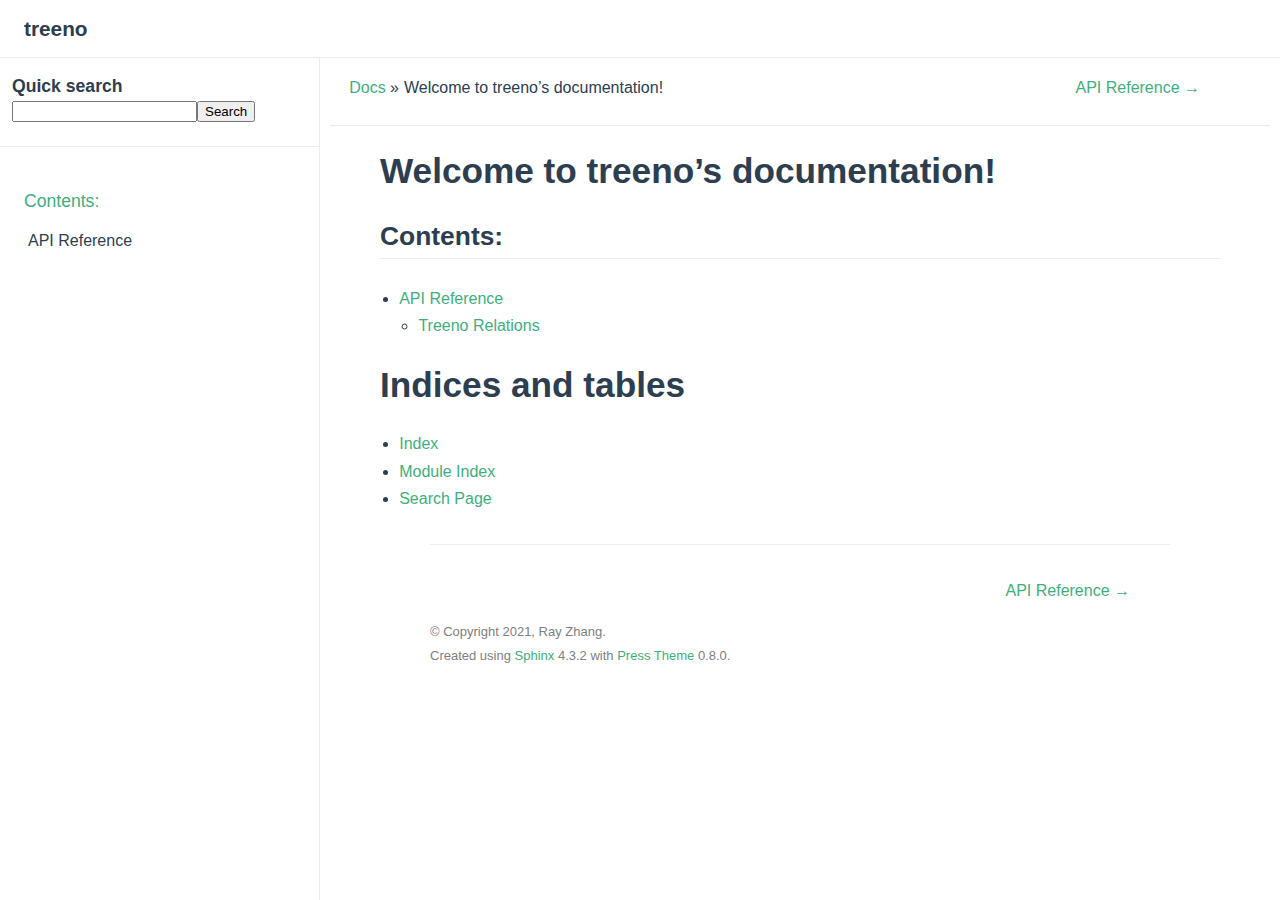
==== commit d7f267b3: "Change theme" ====
--- a/docs/index.html
+++ b/docs/index.html
@@ -1,36 +1,113 @@
+<!DOCTYPE html>
+<html >
+  <head>
+    <meta charset="utf-8">
+    <meta name="viewport" content="width=device-width,initial-scale=1"><meta name="generator" content="Docutils 0.17.1: http://docutils.sourceforge.net/" />
 
-<!DOCTYPE html>
+      <title>Welcome to treeno’s documentation!</title>
 
-<html>
-  <head>
-    <meta charset="utf-8" />
-    <meta name="viewport" content="width=device-width, initial-scale=1.0" /><meta name="generator" content="Docutils 0.17.1: http://docutils.sourceforge.net/" />
+          <link rel="stylesheet" href="_static/pygments.css" type="text/css" />
+          <link rel="stylesheet" href="_static/theme.css " type="text/css" />
 
-    <title>Welcome to treeno’s documentation! &#8212; treeno 0.0.367 documentation</title>
-    <link rel="stylesheet" type="text/css" href="_static/pygments.css" />
-    <link rel="stylesheet" type="text/css" href="_static/alabaster.css" />
-    <script data-url_root="./" id="documentation_options" src="_static/documentation_options.js"></script>
-    <script src="_static/jquery.js"></script>
-    <script src="_static/underscore.js"></script>
-    <script src="_static/doctools.js"></script>
-    <link rel="index" title="Index" href="genindex.html" />
-    <link rel="search" title="Search" href="search.html" />
-    <link rel="next" title="API Reference" href="api.html" />
-
-  <link rel="stylesheet" href="_static/custom.css" type="text/css" />
+      <!-- sphinx script_files -->
+        <script data-url_root="./" id="documentation_options" src="_static/documentation_options.js"></script>
+        <script src="_static/jquery.js"></script>
+        <script src="_static/underscore.js"></script>
+        <script src="_static/doctools.js"></script>
 
 
-  <meta name="viewport" content="width=device-width, initial-scale=0.9, maximum-scale=0.9" />
+      <!-- bundled in js (rollup iife) -->
+      <!-- <script src="_static/theme-vendors.js"></script> -->
+      <script src="_static/theme.js" defer></script>
 
-  </head><body>
+  <link rel="index" title="Index" href="genindex.html" />
+  <link rel="search" title="Search" href="search.html" />
+  <link rel="next" title="API Reference" href="api.html" />
+  </head>
+
+  <body>
+    <div id="app">
+    <div class="theme-container" :class="pageClasses"><navbar @toggle-sidebar="toggleSidebar">
+  <router-link to="#" class="home-link">
+
+      <span class="site-name">treeno</span>
+
+  </router-link>
+
+  <div class="links">
+    <navlinks class="can-hide">
 
 
-    <div class="document">
-      <div class="documentwrapper">
-        <div class="bodywrapper">
+
+    </navlinks>
+  </div>
+</navbar>
 
 
-          <div class="body" role="main">
+      <div class="sidebar-mask" @click="toggleSidebar(false)">
+      </div>
+        <sidebar @toggle-sidebar="toggleSidebar">
+
+          <navlinks>
+
+
+
+
+
+          </navlinks><div id="searchbox" class="searchbox" role="search">
+  <div class="caption"><span class="caption-text">Quick search</span>
+    <div class="searchformwrapper">
+      <form class="search" action="search.html" method="get">
+        <input type="text" name="q" />
+        <input type="submit" value="Search" />
+        <input type="hidden" name="check_keywords" value="yes" />
+        <input type="hidden" name="area" value="default" />
+      </form>
+    </div>
+  </div>
+</div><div class="sidebar-links" role="navigation" aria-label="main navigation">
+
+    <div class="sidebar-group">
+      <p class="caption">
+        <span class="caption-text"><a href="#welcome-to-treeno-s-documentation">Contents:</a></span>
+      </p>
+      <ul class="">
+
+          <li class="toctree-l1 ">
+
+              <a href="api.html" class="reference internal ">API Reference</a>
+
+
+
+          </li>
+
+
+      </ul>
+    </div>
+
+</div>
+        </sidebar>
+
+      <page>
+          <div class="body-header" role="navigation" aria-label="navigation">
+
+  <ul class="breadcrumbs">
+    <li><a href="#">Docs</a> &raquo;</li>
+
+    <li>Welcome to treeno’s documentation!</li>
+  </ul>
+
+
+  <ul class="page-nav">
+  <li class="next">
+    <a href="api.html"
+       title="next chapter">API Reference →</a>
+  </li>
+</ul>
+
+</div>
+<hr>
+          <div class="content" role="main" v-pre>
 
   <section id="welcome-to-treeno-s-documentation">
 <h1>Welcome to treeno’s documentation!<a class="headerlink" href="#welcome-to-treeno-s-documentation" title="Permalink to this headline">¶</a></h1>
@@ -55,69 +132,21 @@
 
 
           </div>
-
-        </div>
-      </div>
-      <div class="sphinxsidebar" role="navigation" aria-label="main navigation">
-        <div class="sphinxsidebarwrapper">
-<h1 class="logo"><a href="#">treeno</a></h1>
-
-
-
-
-
-
-
-
-<h3>Navigation</h3>
-<p class="caption" role="heading"><span class="caption-text">Contents:</span></p>
-<ul>
-<li class="toctree-l1"><a class="reference internal" href="api.html">API Reference</a></li>
-</ul>
-
-<div class="relations">
-<h3>Related Topics</h3>
-<ul>
-  <li><a href="#">Documentation overview</a><ul>
-      <li>Next: <a href="api.html" title="next chapter">API Reference</a></li>
-  </ul></li>
-</ul>
+          <div class="page-nav">
+            <div class="inner"><ul class="page-nav">
+  <li class="next">
+    <a href="api.html"
+       title="next chapter">API Reference →</a>
+  </li>
+</ul><div class="footer" role="contentinfo">
+      &#169; Copyright 2021, Ray Zhang.
+    <br>
+    Created using <a href="http://sphinx-doc.org/">Sphinx</a> 4.3.2 with <a href="https://github.com/schettino72/sphinx_press_theme">Press Theme</a> 0.8.0.
 </div>
-<div id="searchbox" style="display: none" role="search">
-  <h3 id="searchlabel">Quick search</h3>
-    <div class="searchformwrapper">
-    <form class="search" action="search.html" method="get">
-      <input type="text" name="q" aria-labelledby="searchlabel" autocomplete="off" autocorrect="off" autocapitalize="off" spellcheck="false"/>
-      <input type="submit" value="Go" />
-    </form>
-    </div>
-</div>
-<script>$('#searchbox').show(0);</script>
-
-
-
-
-
-
-
-
-        </div>
-      </div>
-      <div class="clearer"></div>
-    </div>
-    <div class="footer">
-      &copy;2021, Ray Zhang.
-
-      |
-      Powered by <a href="http://sphinx-doc.org/">Sphinx 4.3.2</a>
-      &amp; <a href="https://github.com/bitprophet/alabaster">Alabaster 0.7.12</a>
-
-      |
-      <a href="_sources/index.rst.txt"
-          rel="nofollow">Page source</a>
-    </div>
-
-
+            </div>
+          </div>
+      </page>
+    </div></div>
 
 
   </body>
--- a/docs/_static/pygments.css
+++ b/docs/_static/pygments.css
@@ -3,80 +3,75 @@
 span.linenos { color: inherit; background-color: transparent; padding-left: 5px; padding-right: 5px; }
 td.linenos .special { color: #000000; background-color: #ffffc0; padding-left: 5px; padding-right: 5px; }
 span.linenos.special { color: #000000; background-color: #ffffc0; padding-left: 5px; padding-right: 5px; }
-.highlight .hll { background-color: #ffffcc }
-.highlight { background: #f8f8f8; }
-.highlight .c { color: #8f5902; font-style: italic } /* Comment */
-.highlight .err { color: #a40000; border: 1px solid #ef2929 } /* Error */
-.highlight .g { color: #000000 } /* Generic */
-.highlight .k { color: #004461; font-weight: bold } /* Keyword */
-.highlight .l { color: #000000 } /* Literal */
-.highlight .n { color: #000000 } /* Name */
-.highlight .o { color: #582800 } /* Operator */
-.highlight .x { color: #000000 } /* Other */
-.highlight .p { color: #000000; font-weight: bold } /* Punctuation */
-.highlight .ch { color: #8f5902; font-style: italic } /* Comment.Hashbang */
-.highlight .cm { color: #8f5902; font-style: italic } /* Comment.Multiline */
-.highlight .cp { color: #8f5902 } /* Comment.Preproc */
-.highlight .cpf { color: #8f5902; font-style: italic } /* Comment.PreprocFile */
-.highlight .c1 { color: #8f5902; font-style: italic } /* Comment.Single */
-.highlight .cs { color: #8f5902; font-style: italic } /* Comment.Special */
-.highlight .gd { color: #a40000 } /* Generic.Deleted */
-.highlight .ge { color: #000000; font-style: italic } /* Generic.Emph */
-.highlight .gr { color: #ef2929 } /* Generic.Error */
-.highlight .gh { color: #000080; font-weight: bold } /* Generic.Heading */
-.highlight .gi { color: #00A000 } /* Generic.Inserted */
-.highlight .go { color: #888888 } /* Generic.Output */
-.highlight .gp { color: #745334 } /* Generic.Prompt */
-.highlight .gs { color: #000000; font-weight: bold } /* Generic.Strong */
-.highlight .gu { color: #800080; font-weight: bold } /* Generic.Subheading */
-.highlight .gt { color: #a40000; font-weight: bold } /* Generic.Traceback */
-.highlight .kc { color: #004461; font-weight: bold } /* Keyword.Constant */
-.highlight .kd { color: #004461; font-weight: bold } /* Keyword.Declaration */
-.highlight .kn { color: #004461; font-weight: bold } /* Keyword.Namespace */
-.highlight .kp { color: #004461; font-weight: bold } /* Keyword.Pseudo */
-.highlight .kr { color: #004461; font-weight: bold } /* Keyword.Reserved */
-.highlight .kt { color: #004461; font-weight: bold } /* Keyword.Type */
-.highlight .ld { color: #000000 } /* Literal.Date */
-.highlight .m { color: #990000 } /* Literal.Number */
-.highlight .s { color: #4e9a06 } /* Literal.String */
-.highlight .na { color: #c4a000 } /* Name.Attribute */
-.highlight .nb { color: #004461 } /* Name.Builtin */
-.highlight .nc { color: #000000 } /* Name.Class */
-.highlight .no { color: #000000 } /* Name.Constant */
-.highlight .nd { color: #888888 } /* Name.Decorator */
-.highlight .ni { color: #ce5c00 } /* Name.Entity */
-.highlight .ne { color: #cc0000; font-weight: bold } /* Name.Exception */
-.highlight .nf { color: #000000 } /* Name.Function */
-.highlight .nl { color: #f57900 } /* Name.Label */
-.highlight .nn { color: #000000 } /* Name.Namespace */
-.highlight .nx { color: #000000 } /* Name.Other */
-.highlight .py { color: #000000 } /* Name.Property */
-.highlight .nt { color: #004461; font-weight: bold } /* Name.Tag */
-.highlight .nv { color: #000000 } /* Name.Variable */
-.highlight .ow { color: #004461; font-weight: bold } /* Operator.Word */
-.highlight .w { color: #f8f8f8; text-decoration: underline } /* Text.Whitespace */
-.highlight .mb { color: #990000 } /* Literal.Number.Bin */
-.highlight .mf { color: #990000 } /* Literal.Number.Float */
-.highlight .mh { color: #990000 } /* Literal.Number.Hex */
-.highlight .mi { color: #990000 } /* Literal.Number.Integer */
-.highlight .mo { color: #990000 } /* Literal.Number.Oct */
-.highlight .sa { color: #4e9a06 } /* Literal.String.Affix */
-.highlight .sb { color: #4e9a06 } /* Literal.String.Backtick */
-.highlight .sc { color: #4e9a06 } /* Literal.String.Char */
-.highlight .dl { color: #4e9a06 } /* Literal.String.Delimiter */
-.highlight .sd { color: #8f5902; font-style: italic } /* Literal.String.Doc */
-.highlight .s2 { color: #4e9a06 } /* Literal.String.Double */
-.highlight .se { color: #4e9a06 } /* Literal.String.Escape */
-.highlight .sh { color: #4e9a06 } /* Literal.String.Heredoc */
-.highlight .si { color: #4e9a06 } /* Literal.String.Interpol */
-.highlight .sx { color: #4e9a06 } /* Literal.String.Other */
-.highlight .sr { color: #4e9a06 } /* Literal.String.Regex */
-.highlight .s1 { color: #4e9a06 } /* Literal.String.Single */
-.highlight .ss { color: #4e9a06 } /* Literal.String.Symbol */
-.highlight .bp { color: #3465a4 } /* Name.Builtin.Pseudo */
-.highlight .fm { color: #000000 } /* Name.Function.Magic */
-.highlight .vc { color: #000000 } /* Name.Variable.Class */
-.highlight .vg { color: #000000 } /* Name.Variable.Global */
-.highlight .vi { color: #000000 } /* Name.Variable.Instance */
-.highlight .vm { color: #000000 } /* Name.Variable.Magic */
-.highlight .il { color: #990000 } /* Literal.Number.Integer.Long */
+.highlight .hll { background-color: #4f424c }
+.highlight { background: #2f1e2e; color: #e7e9db }
+.highlight .c { color: #776e71 } /* Comment */
+.highlight .err { color: #ef6155 } /* Error */
+.highlight .k { color: #815ba4 } /* Keyword */
+.highlight .l { color: #f99b15 } /* Literal */
+.highlight .n { color: #e7e9db } /* Name */
+.highlight .o { color: #5bc4bf } /* Operator */
+.highlight .p { color: #e7e9db } /* Punctuation */
+.highlight .ch { color: #776e71 } /* Comment.Hashbang */
+.highlight .cm { color: #776e71 } /* Comment.Multiline */
+.highlight .cp { color: #776e71 } /* Comment.Preproc */
+.highlight .cpf { color: #776e71 } /* Comment.PreprocFile */
+.highlight .c1 { color: #776e71 } /* Comment.Single */
+.highlight .cs { color: #776e71 } /* Comment.Special */
+.highlight .gd { color: #ef6155 } /* Generic.Deleted */
+.highlight .ge { font-style: italic } /* Generic.Emph */
+.highlight .gh { color: #e7e9db; font-weight: bold } /* Generic.Heading */
+.highlight .gi { color: #48b685 } /* Generic.Inserted */
+.highlight .gp { color: #776e71; font-weight: bold } /* Generic.Prompt */
+.highlight .gs { font-weight: bold } /* Generic.Strong */
+.highlight .gu { color: #5bc4bf; font-weight: bold } /* Generic.Subheading */
+.highlight .kc { color: #815ba4 } /* Keyword.Constant */
+.highlight .kd { color: #815ba4 } /* Keyword.Declaration */
+.highlight .kn { color: #5bc4bf } /* Keyword.Namespace */
+.highlight .kp { color: #815ba4 } /* Keyword.Pseudo */
+.highlight .kr { color: #815ba4 } /* Keyword.Reserved */
+.highlight .kt { color: #fec418 } /* Keyword.Type */
+.highlight .ld { color: #48b685 } /* Literal.Date */
+.highlight .m { color: #f99b15 } /* Literal.Number */
+.highlight .s { color: #48b685 } /* Literal.String */
+.highlight .na { color: #06b6ef } /* Name.Attribute */
+.highlight .nb { color: #e7e9db } /* Name.Builtin */
+.highlight .nc { color: #fec418 } /* Name.Class */
+.highlight .no { color: #ef6155 } /* Name.Constant */
+.highlight .nd { color: #5bc4bf } /* Name.Decorator */
+.highlight .ni { color: #e7e9db } /* Name.Entity */
+.highlight .ne { color: #ef6155 } /* Name.Exception */
+.highlight .nf { color: #06b6ef } /* Name.Function */
+.highlight .nl { color: #e7e9db } /* Name.Label */
+.highlight .nn { color: #fec418 } /* Name.Namespace */
+.highlight .nx { color: #06b6ef } /* Name.Other */
+.highlight .py { color: #e7e9db } /* Name.Property */
+.highlight .nt { color: #5bc4bf } /* Name.Tag */
+.highlight .nv { color: #ef6155 } /* Name.Variable */
+.highlight .ow { color: #5bc4bf } /* Operator.Word */
+.highlight .w { color: #e7e9db } /* Text.Whitespace */
+.highlight .mb { color: #f99b15 } /* Literal.Number.Bin */
+.highlight .mf { color: #f99b15 } /* Literal.Number.Float */
+.highlight .mh { color: #f99b15 } /* Literal.Number.Hex */
+.highlight .mi { color: #f99b15 } /* Literal.Number.Integer */
+.highlight .mo { color: #f99b15 } /* Literal.Number.Oct */
+.highlight .sa { color: #48b685 } /* Literal.String.Affix */
+.highlight .sb { color: #48b685 } /* Literal.String.Backtick */
+.highlight .sc { color: #e7e9db } /* Literal.String.Char */
+.highlight .dl { color: #48b685 } /* Literal.String.Delimiter */
+.highlight .sd { color: #776e71 } /* Literal.String.Doc */
+.highlight .s2 { color: #48b685 } /* Literal.String.Double */
+.highlight .se { color: #f99b15 } /* Literal.String.Escape */
+.highlight .sh { color: #48b685 } /* Literal.String.Heredoc */
+.highlight .si { color: #f99b15 } /* Literal.String.Interpol */
+.highlight .sx { color: #48b685 } /* Literal.String.Other */
+.highlight .sr { color: #48b685 } /* Literal.String.Regex */
+.highlight .s1 { color: #48b685 } /* Literal.String.Single */
+.highlight .ss { color: #48b685 } /* Literal.String.Symbol */
+.highlight .bp { color: #e7e9db } /* Name.Builtin.Pseudo */
+.highlight .fm { color: #06b6ef } /* Name.Function.Magic */
+.highlight .vc { color: #ef6155 } /* Name.Variable.Class */
+.highlight .vg { color: #ef6155 } /* Name.Variable.Global */
+.highlight .vi { color: #ef6155 } /* Name.Variable.Instance */
+.highlight .vm { color: #ef6155 } /* Name.Variable.Magic */
+.highlight .il { color: #f99b15 } /* Literal.Number.Integer.Long */
--- a/docs/_static/theme.css
+++ b/docs/_static/theme.css
@@ -0,0 +1 @@
+.page{margin-left:10px;margin-right:10px}dd p,li p,table p{margin:0}.content{max-width:840px;margin:0 auto}.content pre{line-height:1.4;padding:1.25rem 1.5rem;margin:.85rem 0;background-color:#282c34;border-radius:6px;overflow:auto}.content code{color:#476582;padding:.25rem .5rem;margin:0;font-size:.85em;background-color:rgba(27,31,35,.05);border-radius:3px}.content .footnote-reference,.content .label,.content .reference{scroll-margin-top:3.6rem}.content a:focus{outline:0}.content:not(.custom){max-width:840px}.content section{scroll-margin-top:4.1rem;margin-bottom:0}.content section:hover .headerlink{opacity:1}h1:hover a.headerlink::after,h2:hover a.headerlink::after,h3:hover a.headerlink::after,h4:hover a.headerlink::after,h5:hover a.headerlink::after,h6:hover a.headerlink::after{visibility:visible;content:"#"}a.headerlink{font-size:.85em;visibility:hidden}a.headerlink:hover{text-decoration:none}ul.page-nav{list-style:none}ul.page-nav li{display:inline-block}.body-header{display:flex}.body-header ul.page-nav{flex-grow:1;list-style:none;list-style-position:inside;text-align:right;margin-right:30px}.body-header ul.page-nav li+li:before{content:"|";padding:0 1em}ul.breadcrumbs{list-style:none}ul.breadcrumbs li{display:inline-block;margin-right:5px}.toc-backref{color:inherit}.contents.topic p.topic-title{display:none}.contents.topic{margin-bottom:3em}aside.sidebar{margin:0 0 .5em 1em;border:1px solid #ddb;padding:7px;background-color:#ffe;width:40%;float:right;clear:right;overflow-x:auto}p.sidebar-title{font-weight:700}blockquote,div.admonition,div.topic{clear:left}div[class*=highlight-],pre{clear:both}.toctree-wrapper .caption{font-weight:600;line-height:1.25;font-size:1.65rem;padding-bottom:.3rem;border-bottom:1px solid #eaecef}.footer{clear:both;min-height:2rem;padding-top:1rem;overflow:auto;color:grey;font-size:small;line-height:1.5rem}.content .highlight{border-radius:6px}.content .highlight pre{background-color:inherit}.content .highlighted{background-color:#fbe54e;font-weight:700;padding:0 4px}.admonition{padding:.1rem 1.5rem;border-left-width:.5rem;border-left-style:solid;margin:1rem 0;background-color:#e2e2e2;border-color:#787878}.admonition .admonition-title{font-weight:600;margin-bottom:-.4rem}.admonition.hint,.admonition.tip{background-color:#f3f5f7;border-color:#42b983}.admonition.important,.admonition.note{background-color:#e5f1fb;border-color:#5faaea}.admonition.caution,.admonition.warning{background-color:rgba(255,229,100,.3);border-color:#e7c000;color:#6b5900}.admonition.caution .custom-block-title,.admonition.warning .custom-block-title{color:#b29400}.admonition.caution a,.admonition.warning a{color:#2c3e50}.admonition.danger,.admonition.error{background-color:#ffe6e6;border-color:#c00;color:#4d0000}.admonition.danger .custom-block-title,.admonition.error .custom-block-title{color:#900}.admonition.danger a,.admonition.error a{color:#2c3e50}.line-block{display:block;margin-top:1em;margin-bottom:1em}.line-block .line-block{margin-top:0;margin-bottom:0;margin-left:1.5em}.guilabel,.menuselection{font-family:sans-serif}.accelerator{text-decoration:underline}.classifier{font-style:oblique}.classifier:before{font-style:normal;margin:.5em;content:":"}abbr,acronym{border-bottom:dotted 1px;cursor:help}div.topic{border:1px solid #ccc;padding:7px;margin:10px 0 10px 0;background-color:#f7f7f7}p.topic-title{font-size:1.1em;font-weight:700;margin-top:10px}a.brackets:before,span.brackets>a:before{content:"["}a.brackets:after,span.brackets>a:after{content:"]"}p.rubric{margin-top:30px;font-weight:700}.pre,code,kbd,pre,samp{font-family:SFMono-Regular,Menlo,Consolas,Monaco,Liberation Mono,Lucida Console,monospace}@media (max-width:1200px){pre{font-size:.95em}}blockquote{font-size:inherit}blockquote h2{margin-left:1em}.sig .property{color:#4d6a86;padding-right:.25rem}.sig-name.descname{font-size:1.2em;font-weight:700;padding:0 0 3px}.sig-param{margin-left:.3em}.sig-paren{margin-left:.3em}dt{line-height:1.5em;margin-top:1em;font-weight:700}dt.field-even,dt.field-odd,p.rubric{font-size:1.2em;font-weight:700;color:#4d6a86}dd{margin-inline-start:10px}dd.field-odd p strong{margin-left:1em}dl.function,dl.method{margin-top:1em;margin-bottom:2em}.viewcode-link{margin-left:1em;color:#9ad8bc}dl.field-list{display:grid;grid-template-columns:fit-content(30%) auto}dl.field-list dt{margin-top:0}dl.field-list dd{margin-bottom:1em}dl.field-list>dt{font-weight:700;word-break:break-word;padding-left:.5em;padding-right:5px}dl.field-list>dt:after{content:":"}dl.field-list>dd{padding-left:.5em;margin-top:0;margin-left:0;margin-bottom:0}dl{margin-bottom:15px}.figure.align-left,figure.align-left,img.align-left,object.align-left{clear:left;float:left;margin-right:1em}.figure.align-right,figure.align-right,img.align-right,object.align-right{clear:right;float:right;margin-left:1em}.figure.align-center,figure.align-center,img.align-center,object.align-center{display:block;margin-left:auto;margin-right:auto}.figure.align-default,figure.align-default,img.align-default{display:block;margin-left:auto;margin-right:auto}.align-left{text-align:left}.align-center{text-align:center}.align-default{text-align:center}.align-right{text-align:right}.content .section{opacity:1!important}.section{opacity:1!important}.theme-default-content code{color:#476582;padding:.25rem .5rem;margin:0;font-size:.85em;background-color:rgba(27,31,35,.05);border-radius:3px}.theme-default-content code .token.deleted{color:#ec5975}.theme-default-content code .token.inserted{color:#3eaf7c}.theme-default-content pre,.theme-default-content pre[class*=language-]{line-height:1.4;padding:1.25rem 1.5rem;margin:.85rem 0;background-color:#282c34;border-radius:6px;overflow:auto}.theme-default-content pre code,.theme-default-content pre[class*=language-] code{color:#fff;padding:0;background-color:transparent;border-radius:0}div[class*=language-]{position:relative;background-color:#282c34;border-radius:6px}div[class*=language-] .highlight-lines{user-select:none;padding-top:1.3rem;position:absolute;top:0;left:0;width:100%;line-height:1.4}div[class*=language-] .highlight-lines .highlighted{background-color:rgba(0,0,0,.66)}div[class*=language-] pre,div[class*=language-] pre[class*=language-]{background:0 0;position:relative;z-index:1}div[class*=language-]::before{position:absolute;z-index:3;top:.8em;right:1em;font-size:.75rem;color:rgba(255,255,255,.4)}div[class*=language-]:not(.line-numbers-mode) .line-numbers-wrapper{display:none}div[class*=language-].line-numbers-mode .highlight-lines .highlighted{position:relative}div[class*=language-].line-numbers-mode .highlight-lines .highlighted:before{content:' ';position:absolute;z-index:3;left:0;top:0;display:block;width:3.5rem;height:100%;background-color:rgba(0,0,0,.66)}div[class*=language-].line-numbers-mode pre{padding-left:4.5rem;vertical-align:middle}div[class*=language-].line-numbers-mode .line-numbers-wrapper{position:absolute;top:0;width:3.5rem;text-align:center;color:rgba(255,255,255,.3);padding:1.25rem 0;line-height:1.4}div[class*=language-].line-numbers-mode .line-numbers-wrapper br{user-select:none}div[class*=language-].line-numbers-mode .line-numbers-wrapper .line-number{position:relative;z-index:4;user-select:none;font-size:.85em}div[class*=language-].line-numbers-mode::after{content:'';position:absolute;z-index:2;top:0;left:0;width:3.5rem;height:100%;border-radius:6px 0 0 6px;border-right:1px solid rgba(0,0,0,.66);background-color:#282c34}div[class~="language-$codeLang"]:before{content:'$codeLang'}div[class~=language-javascript]:before{content:"js"}div[class~=language-typescript]:before{content:"ts"}div[class~=language-markup]:before{content:"html"}div[class~=language-markdown]:before{content:"md"}div[class~=language-json]:before{content:"json"}div[class~=language-ruby]:before{content:"rb"}div[class~=language-python]:before{content:"py"}div[class~=language-bash]:before{content:"sh"}div[class~=language-php]:before{content:"php"}.custom-block .custom-block-title{font-weight:600;margin-bottom:-.4rem}.custom-block.danger,.custom-block.tip,.custom-block.warning{padding:.1rem 1.5rem;border-left-width:.5rem;border-left-style:solid;margin:1rem 0}.custom-block.tip{background-color:#f3f5f7;border-color:#42b983}.custom-block.warning{background-color:rgba(255,229,100,.3);border-color:#e7c000;color:#6b5900}.custom-block.warning .custom-block-title{color:#b29400}.custom-block.warning a{color:#2c3e50}.custom-block.danger{background-color:#ffe6e6;border-color:#c00;color:#4d0000}.custom-block.danger .custom-block-title{color:#900}.custom-block.danger a{color:#2c3e50}.custom-block.details{display:block;position:relative;border-radius:2px;margin:1.6em 0;padding:1.6em;background-color:#eee}.custom-block.details h4{margin-top:0}.custom-block.details figure:last-child,.custom-block.details p:last-child{margin-bottom:0;padding-bottom:0}.custom-block.details summary{outline:0;cursor:pointer}.arrow{display:inline-block;width:0;height:0}.arrow.up{border-left:4px solid transparent;border-right:4px solid transparent;border-bottom:6px solid #ccc}.arrow.down{border-left:4px solid transparent;border-right:4px solid transparent;border-top:6px solid #ccc}.arrow.right{border-top:4px solid transparent;border-bottom:4px solid transparent;border-left:6px solid #ccc}.arrow.left{border-top:4px solid transparent;border-bottom:4px solid transparent;border-right:6px solid #ccc}.theme-default-content:not(.custom){max-width:740px;margin:0 auto;padding:2rem 2.5rem}@media (max-width:959px){.theme-default-content:not(.custom){padding:2rem}}@media (max-width:419px){.theme-default-content:not(.custom){padding:1.5rem}}.table-of-contents .badge{vertical-align:middle}body,html{padding:0;margin:0;background-color:#fff}body{font-family:-apple-system,BlinkMacSystemFont,"Segoe UI",Roboto,Oxygen,Ubuntu,Cantarell,"Fira Sans","Droid Sans","Helvetica Neue",sans-serif;-webkit-font-smoothing:antialiased;-moz-osx-font-smoothing:grayscale;font-size:16px;color:#2c3e50}.page{padding-left:20rem}.navbar{position:fixed;z-index:20;top:0;left:0;right:0;height:3.6rem;background-color:#fff;box-sizing:border-box;border-bottom:1px solid #eaecef}.sidebar-mask{position:fixed;z-index:9;top:0;left:0;width:100vw;height:100vh;display:none}.vp-sidebar{font-size:16px;background-color:#fff;width:20rem;position:fixed;z-index:10;margin:0;top:3.6rem;left:0;bottom:0;box-sizing:border-box;border-right:1px solid #eaecef;overflow-y:auto}.theme-default-content:not(.custom)>:first-child{margin-top:3.6rem}.theme-default-content:not(.custom) a:hover{text-decoration:underline}.theme-default-content:not(.custom) p.demo{padding:1rem 1.5rem;border:1px solid #ddd;border-radius:4px}.theme-default-content:not(.custom) img{max-width:100%}.theme-default-content.custom{padding:0;margin:0}.theme-default-content.custom img{max-width:100%}a{font-weight:500;color:#3eaf7c;text-decoration:none}p a code{font-weight:400;color:#3eaf7c}kbd{background:#eee;border:solid .15rem #ddd;border-bottom:solid .25rem #ddd;border-radius:.15rem;padding:0 .15em}blockquote{font-size:1rem;color:#999;border-left:.2rem solid #dfe2e5;margin:1rem 0;padding:.25rem 0 .25rem 1rem}blockquote>p{margin:0}ol,ul{padding-left:1.2em}strong{font-weight:600}h1,h2,h3,h4,h5,h6{font-weight:600;line-height:1.25}.theme-default-content:not(.custom)>h1,.theme-default-content:not(.custom)>h2,.theme-default-content:not(.custom)>h3,.theme-default-content:not(.custom)>h4,.theme-default-content:not(.custom)>h5,.theme-default-content:not(.custom)>h6{margin-top:-3.1rem;padding-top:4.6rem;margin-bottom:0}.theme-default-content:not(.custom)>h1:first-child,.theme-default-content:not(.custom)>h2:first-child,.theme-default-content:not(.custom)>h3:first-child,.theme-default-content:not(.custom)>h4:first-child,.theme-default-content:not(.custom)>h5:first-child,.theme-default-content:not(.custom)>h6:first-child{margin-top:-1.5rem;margin-bottom:1rem}.theme-default-content:not(.custom)>h1:first-child+.custom-block,.theme-default-content:not(.custom)>h1:first-child+p,.theme-default-content:not(.custom)>h1:first-child+pre,.theme-default-content:not(.custom)>h2:first-child+.custom-block,.theme-default-content:not(.custom)>h2:first-child+p,.theme-default-content:not(.custom)>h2:first-child+pre,.theme-default-content:not(.custom)>h3:first-child+.custom-block,.theme-default-content:not(.custom)>h3:first-child+p,.theme-default-content:not(.custom)>h3:first-child+pre,.theme-default-content:not(.custom)>h4:first-child+.custom-block,.theme-default-content:not(.custom)>h4:first-child+p,.theme-default-content:not(.custom)>h4:first-child+pre,.theme-default-content:not(.custom)>h5:first-child+.custom-block,.theme-default-content:not(.custom)>h5:first-child+p,.theme-default-content:not(.custom)>h5:first-child+pre,.theme-default-content:not(.custom)>h6:first-child+.custom-block,.theme-default-content:not(.custom)>h6:first-child+p,.theme-default-content:not(.custom)>h6:first-child+pre{margin-top:2rem}h1:focus .header-anchor,h1:hover .header-anchor,h2:focus .header-anchor,h2:hover .header-anchor,h3:focus .header-anchor,h3:hover .header-anchor,h4:focus .header-anchor,h4:hover .header-anchor,h5:focus .header-anchor,h5:hover .header-anchor,h6:focus .header-anchor,h6:hover .header-anchor{opacity:1}h1{font-size:2.2rem}h2{font-size:1.65rem;padding-bottom:.3rem;border-bottom:1px solid #eaecef}h3{font-size:1.35rem}a.header-anchor{font-size:.85em;float:left;margin-left:-.87em;padding-right:.23em;margin-top:.125em;opacity:0}a.header-anchor:focus,a.header-anchor:hover{text-decoration:none}.line-number,code,kbd{font-family:source-code-pro,Menlo,Monaco,Consolas,"Courier New",monospace}ol,p,ul{line-height:1.7}hr{border:0;border-top:1px solid #eaecef}table{border-collapse:collapse;margin:1rem 0;display:block;overflow-x:auto}tr{border-top:1px solid #dfe2e5}tr:nth-child(2n){background-color:#f6f8fa}td,th{border:1px solid #dfe2e5;padding:.6em 1em}.theme-container.sidebar-open .sidebar-mask{display:block}.theme-container.no-navbar .theme-default-content:not(.custom)>h1,.theme-container.no-navbar h2,.theme-container.no-navbar h3,.theme-container.no-navbar h4,.theme-container.no-navbar h5,.theme-container.no-navbar h6{margin-top:1.5rem;padding-top:0}.theme-container.no-navbar .vp-sidebar{top:0}@media (min-width:720px){.theme-container.no-sidebar .vp-sidebar{display:none}.theme-container.no-sidebar .page{padding-left:0}}@media (max-width:959px){.vp-sidebar{font-size:15px;width:16.4rem}.page{padding-left:16.4rem}}@media (max-width:719px){.vp-sidebar{top:0;padding-top:3.6rem;transform:translateX(-100%);transition:transform .2s ease}.page{padding-left:0}.theme-container.sidebar-open .vp-sidebar{transform:translateX(0)}.theme-container.no-navbar .vp-sidebar{padding-top:0}}@media (max-width:419px){h1{font-size:1.9rem}.theme-default-content div[class*=language-]{margin:.85rem -1.5rem;border-radius:0}}.page{margin-left:10px;margin-right:10px}dd p,li p,table p{margin:0}.content{max-width:840px;margin:0 auto}.content pre{line-height:1.4;padding:1.25rem 1.5rem;margin:.85rem 0;background-color:#282c34;border-radius:6px;overflow:auto}.content code{color:#476582;padding:.25rem .5rem;margin:0;font-size:.85em;background-color:rgba(27,31,35,.05);border-radius:3px}.content .footnote-reference,.content .label,.content .reference{scroll-margin-top:3.6rem}.content a:focus{outline:0}.content:not(.custom){max-width:840px}.content section{scroll-margin-top:4.1rem;margin-bottom:0}.content section:hover .headerlink{opacity:1}h1:hover a.headerlink::after,h2:hover a.headerlink::after,h3:hover a.headerlink::after,h4:hover a.headerlink::after,h5:hover a.headerlink::after,h6:hover a.headerlink::after{visibility:visible;content:"#"}a.headerlink{font-size:.85em;visibility:hidden}a.headerlink:hover{text-decoration:none}ul.page-nav{list-style:none}ul.page-nav li{display:inline-block}.body-header{display:flex}.body-header ul.page-nav{flex-grow:1;list-style:none;list-style-position:inside;text-align:right;margin-right:30px}.body-header ul.page-nav li+li:before{content:"|";padding:0 1em}ul.breadcrumbs{list-style:none}ul.breadcrumbs li{display:inline-block;margin-right:5px}.toc-backref{color:inherit}.contents.topic p.topic-title{display:none}.contents.topic{margin-bottom:3em}aside.sidebar{margin:0 0 .5em 1em;border:1px solid #ddb;padding:7px;background-color:#ffe;width:40%;float:right;clear:right;overflow-x:auto}p.sidebar-title{font-weight:700}blockquote,div.admonition,div.topic{clear:left}div[class*=highlight-],pre{clear:both}.toctree-wrapper .caption{font-weight:600;line-height:1.25;font-size:1.65rem;padding-bottom:.3rem;border-bottom:1px solid #eaecef}.footer{clear:both;min-height:2rem;padding-top:1rem;overflow:auto;color:grey;font-size:small;line-height:1.5rem}.content .highlight{border-radius:6px}.content .highlight pre{background-color:inherit}.content .highlighted{background-color:#fbe54e;font-weight:700;padding:0 4px}.admonition{padding:.1rem 1.5rem;border-left-width:.5rem;border-left-style:solid;margin:1rem 0;background-color:#e2e2e2;border-color:#787878}.admonition .admonition-title{font-weight:600;margin-bottom:-.4rem}.admonition.hint,.admonition.tip{background-color:#f3f5f7;border-color:#42b983}.admonition.important,.admonition.note{background-color:#e5f1fb;border-color:#5faaea}.admonition.caution,.admonition.warning{background-color:rgba(255,229,100,.3);border-color:#e7c000;color:#6b5900}.admonition.caution .custom-block-title,.admonition.warning .custom-block-title{color:#b29400}.admonition.caution a,.admonition.warning a{color:#2c3e50}.admonition.danger,.admonition.error{background-color:#ffe6e6;border-color:#c00;color:#4d0000}.admonition.danger .custom-block-title,.admonition.error .custom-block-title{color:#900}.admonition.danger a,.admonition.error a{color:#2c3e50}.line-block{display:block;margin-top:1em;margin-bottom:1em}.line-block .line-block{margin-top:0;margin-bottom:0;margin-left:1.5em}.guilabel,.menuselection{font-family:sans-serif}.accelerator{text-decoration:underline}.classifier{font-style:oblique}.classifier:before{font-style:normal;margin:.5em;content:":"}abbr,acronym{border-bottom:dotted 1px;cursor:help}div.topic{border:1px solid #ccc;padding:7px;margin:10px 0 10px 0;background-color:#f7f7f7}p.topic-title{font-size:1.1em;font-weight:700;margin-top:10px}a.brackets:before,span.brackets>a:before{content:"["}a.brackets:after,span.brackets>a:after{content:"]"}p.rubric{margin-top:30px;font-weight:700}.pre,code,kbd,pre,samp{font-family:SFMono-Regular,Menlo,Consolas,Monaco,Liberation Mono,Lucida Console,monospace}@media (max-width:1200px){pre{font-size:.95em}}blockquote{font-size:inherit}blockquote h2{margin-left:1em}.sig .property{color:#4d6a86;padding-right:.25rem}.sig-name.descname{font-size:1.2em;font-weight:700;padding:0 0 3px}.sig-param{margin-left:.3em}.sig-paren{margin-left:.3em}dt{line-height:1.5em;margin-top:1em;font-weight:700}dt.field-even,dt.field-odd,p.rubric{font-size:1.2em;font-weight:700;color:#4d6a86}dd{margin-inline-start:10px}dd.field-odd p strong{margin-left:1em}dl.function,dl.method{margin-top:1em;margin-bottom:2em}.viewcode-link{margin-left:1em;color:#9ad8bc}dl.field-list{display:grid;grid-template-columns:fit-content(30%) auto}dl.field-list dt{margin-top:0}dl.field-list dd{margin-bottom:1em}dl.field-list>dt{font-weight:700;word-break:break-word;padding-left:.5em;padding-right:5px}dl.field-list>dt:after{content:":"}dl.field-list>dd{padding-left:.5em;margin-top:0;margin-left:0;margin-bottom:0}dl{margin-bottom:15px}.figure.align-left,figure.align-left,img.align-left,object.align-left{clear:left;float:left;margin-right:1em}.figure.align-right,figure.align-right,img.align-right,object.align-right{clear:right;float:right;margin-left:1em}.figure.align-center,figure.align-center,img.align-center,object.align-center{display:block;margin-left:auto;margin-right:auto}.figure.align-default,figure.align-default,img.align-default{display:block;margin-left:auto;margin-right:auto}.align-left{text-align:left}.align-center{text-align:center}.align-default{text-align:center}.align-right{text-align:right}.content .section{opacity:1!important}.section{opacity:1!important}.page{margin-left:10px;margin-right:10px}dd p,li p,table p{margin:0}.content{max-width:840px;margin:0 auto}.content pre{line-height:1.4;padding:1.25rem 1.5rem;margin:.85rem 0;background-color:#282c34;border-radius:6px;overflow:auto}.content code{color:#476582;padding:.25rem .5rem;margin:0;font-size:.85em;background-color:rgba(27,31,35,.05);border-radius:3px}.content .footnote-reference,.content .label,.content .reference{scroll-margin-top:3.6rem}.content a:focus{outline:0}.content:not(.custom){max-width:840px}.content section{scroll-margin-top:4.1rem;margin-bottom:0}.content section:hover .headerlink{opacity:1}h1:hover a.headerlink::after,h2:hover a.headerlink::after,h3:hover a.headerlink::after,h4:hover a.headerlink::after,h5:hover a.headerlink::after,h6:hover a.headerlink::after{visibility:visible;content:"#"}a.headerlink{font-size:.85em;visibility:hidden}a.headerlink:hover{text-decoration:none}ul.page-nav{list-style:none}ul.page-nav li{display:inline-block}.body-header{display:flex}.body-header ul.page-nav{flex-grow:1;list-style:none;list-style-position:inside;text-align:right;margin-right:30px}.body-header ul.page-nav li+li:before{content:"|";padding:0 1em}ul.breadcrumbs{list-style:none}ul.breadcrumbs li{display:inline-block;margin-right:5px}.toc-backref{color:inherit}.contents.topic p.topic-title{display:none}.contents.topic{margin-bottom:3em}aside.sidebar{margin:0 0 .5em 1em;border:1px solid #ddb;padding:7px;background-color:#ffe;width:40%;float:right;clear:right;overflow-x:auto}p.sidebar-title{font-weight:700}blockquote,div.admonition,div.topic{clear:left}div[class*=highlight-],pre{clear:both}.toctree-wrapper .caption{font-weight:600;line-height:1.25;font-size:1.65rem;padding-bottom:.3rem;border-bottom:1px solid #eaecef}.footer{clear:both;min-height:2rem;padding-top:1rem;overflow:auto;color:grey;font-size:small;line-height:1.5rem}.content .highlight{border-radius:6px}.content .highlight pre{background-color:inherit}.content .highlighted{background-color:#fbe54e;font-weight:700;padding:0 4px}.admonition{padding:.1rem 1.5rem;border-left-width:.5rem;border-left-style:solid;margin:1rem 0;background-color:#e2e2e2;border-color:#787878}.admonition .admonition-title{font-weight:600;margin-bottom:-.4rem}.admonition.hint,.admonition.tip{background-color:#f3f5f7;border-color:#42b983}.admonition.important,.admonition.note{background-color:#e5f1fb;border-color:#5faaea}.admonition.caution,.admonition.warning{background-color:rgba(255,229,100,.3);border-color:#e7c000;color:#6b5900}.admonition.caution .custom-block-title,.admonition.warning .custom-block-title{color:#b29400}.admonition.caution a,.admonition.warning a{color:#2c3e50}.admonition.danger,.admonition.error{background-color:#ffe6e6;border-color:#c00;color:#4d0000}.admonition.danger .custom-block-title,.admonition.error .custom-block-title{color:#900}.admonition.danger a,.admonition.error a{color:#2c3e50}.line-block{display:block;margin-top:1em;margin-bottom:1em}.line-block .line-block{margin-top:0;margin-bottom:0;margin-left:1.5em}.guilabel,.menuselection{font-family:sans-serif}.accelerator{text-decoration:underline}.classifier{font-style:oblique}.classifier:before{font-style:normal;margin:.5em;content:":"}abbr,acronym{border-bottom:dotted 1px;cursor:help}div.topic{border:1px solid #ccc;padding:7px;margin:10px 0 10px 0;background-color:#f7f7f7}p.topic-title{font-size:1.1em;font-weight:700;margin-top:10px}a.brackets:before,span.brackets>a:before{content:"["}a.brackets:after,span.brackets>a:after{content:"]"}p.rubric{margin-top:30px;font-weight:700}.pre,code,kbd,pre,samp{font-family:SFMono-Regular,Menlo,Consolas,Monaco,Liberation Mono,Lucida Console,monospace}@media (max-width:1200px){pre{font-size:.95em}}blockquote{font-size:inherit}blockquote h2{margin-left:1em}.sig .property{color:#4d6a86;padding-right:.25rem}.sig-name.descname{font-size:1.2em;font-weight:700;padding:0 0 3px}.sig-param{margin-left:.3em}.sig-paren{margin-left:.3em}dt{line-height:1.5em;margin-top:1em;font-weight:700}dt.field-even,dt.field-odd,p.rubric{font-size:1.2em;font-weight:700;color:#4d6a86}dd{margin-inline-start:10px}dd.field-odd p strong{margin-left:1em}dl.function,dl.method{margin-top:1em;margin-bottom:2em}.viewcode-link{margin-left:1em;color:#9ad8bc}dl.field-list{display:grid;grid-template-columns:fit-content(30%) auto}dl.field-list dt{margin-top:0}dl.field-list dd{margin-bottom:1em}dl.field-list>dt{font-weight:700;word-break:break-word;padding-left:.5em;padding-right:5px}dl.field-list>dt:after{content:":"}dl.field-list>dd{padding-left:.5em;margin-top:0;margin-left:0;margin-bottom:0}dl{margin-bottom:15px}.figure.align-left,figure.align-left,img.align-left,object.align-left{clear:left;float:left;margin-right:1em}.figure.align-right,figure.align-right,img.align-right,object.align-right{clear:right;float:right;margin-left:1em}.figure.align-center,figure.align-center,img.align-center,object.align-center{display:block;margin-left:auto;margin-right:auto}.figure.align-default,figure.align-default,img.align-default{display:block;margin-left:auto;margin-right:auto}.align-left{text-align:left}.align-center{text-align:center}.align-default{text-align:center}.align-right{text-align:right}.content .section{opacity:1!important}.section{opacity:1!important}.icon.outbound{color:#aaa;display:inline-block}.sidebar-button{cursor:pointer;display:none;width:1.25rem;height:1.25rem;position:absolute;padding:.6rem;top:.6rem;left:1rem}.sidebar-button .icon{display:block;width:1.25rem;height:1.25rem}@media (max-width:$MQMobile){.sidebar-button{display:block}}.navbar{padding:.7rem 1.5rem;line-height:2.2rem;position:fixed}.navbar a,.navbar img,.navbar span{display:inline-block}.navbar .logo{height:2.2rem;min-width:2.2rem;margin-right:.8rem;vertical-align:top}.navbar .site-name{font-size:1.3rem;font-weight:600;color:#2c3e50;position:relative}.navbar .links{font-size:.9rem;position:absolute;right:1.5rem;top:.7rem}@media (max-width:719px){.navbar{padding-left:4rem}.navbar .can-hide{display:none}.sidebar-button{display:block}}.nav-links{display:inline-block}.nav-links a{line-height:1.4rem;color:inherit}.nav-links a.router-link-active,.nav-links a:hover{color:#3eaf7c}.nav-links .nav-item{position:relative;display:inline-block;margin-left:1.5rem;line-height:2rem}.nav-links .repo-link{margin-left:1.5rem}@media (max-width:719px){.nav-links .nav-item,.nav-links .repo-link{margin-left:0}}@media (min-width:719px){.nav-links a.router-link-active,.nav-links a:hover{color:#2c3e50}.nav-item>a:not(.external).router-link-active,.nav-item>a:not(.external):hover{margin-bottom:-2px;border-bottom:2px solid #46bd87}}.vp-sidebar ul{padding:0;margin:0;list-style-type:none}.vp-sidebar a{display:inline-block}.vp-sidebar .nav-links{display:none;border-bottom:1px solid #eaecef;padding:.5rem 0 .75rem 0}.vp-sidebar .nav-links a{font-weight:600}.vp-sidebar .nav-links .nav-item,.vp-sidebar .nav-links .repo-link{display:block;line-height:1.25rem;font-size:1.1em;padding:.5rem 0 .5rem 1.5rem}.vp-sidebar .searchbox{font-weight:600;font-size:1.1em;line-height:1.5rem;padding:1rem 0 1.5rem .75rem;border-bottom:1px solid #eaecef}.vp-sidebar .sidebar-links{padding:1.5rem 0}@media (max-width:719px){.vp-sidebar .nav-links{display:block}.vp-sidebar .nav-links .dropdown-wrapper .nav-dropdown .dropdown-item a.router-link-active::after{top:calc(1rem - 2px)}.vp-sidebar .sidebar-links{padding:1rem 0}}.sidebar-group:not(.first){margin-top:1em}.sidebar-group .sidebar-group{padding-left:.5em}.sidebar-group:not(.collapsable) .caption{cursor:auto;color:inherit}.sidebar-group .caption{color:#999;transition:color .15s ease;cursor:pointer;font-size:1.1em;font-weight:700;padding:0 1.5rem;margin-top:0;margin-bottom:.5rem}.sidebar-group .caption.open,.sidebar-group .caption:hover{color:inherit}.sidebar-group .caption .arrow{position:relative;top:-.12em;left:.5em}.sidebar-group .caption:.open .arrow{top:-.18em}.sidebar-group-items{transition:height .1s ease-out;overflow:hidden}.vp-sidebar .toctree-l1 ul{font-size:.95em}.vp-sidebar .toctree-l1 a,.vp-sidebar .toctree-l2 a{font-weight:400;display:inline-block;color:#2c3e50;line-height:1.4;width:100%;box-sizing:border-box;border-left:.5rem solid transparent}.vp-sidebar .toctree-l1 a.current,.vp-sidebar .toctree-l2 a.current{color:#3eaf7c;font-weight:600}.vp-sidebar .toctree-l1 a:hover,.vp-sidebar .toctree-l2 a:hover{color:#3eaf7c}.vp-sidebar .toctree-l1.current a{border-left:.5rem solid #86d4b1}.vp-sidebar .toctree-l1 a{padding:.35rem 1rem .35rem 1.25rem}.vp-sidebar .toctree-l1 a.current{border-left-color:#3eaf7c}.vp-sidebar .toctree-l2 a{padding:.25rem 1rem .25rem 1.75rem}.page-edit,.page-nav{max-width:740px;margin:0 auto;padding:2rem 2.5rem}@media (max-width:959px){.page-edit,.page-nav{padding:2rem}}@media (max-width:419px){.page-edit,.page-nav{padding:1.5rem}}.page{padding-top:3.6rem;padding-bottom:2rem}.page-edit{padding-top:1rem;padding-bottom:1rem;overflow:auto}.page-edit .edit-link{display:inline-block}.page-edit .edit-link a{color:#4e6e8e;margin-right:.25rem}.page-edit .last-updated{float:right;font-size:.9em}.page-edit .last-updated .prefix{font-weight:500;color:#4e6e8e}.page-edit .last-updated .time{font-weight:400;color:#aaa}.page-nav{padding-top:1rem;padding-bottom:0}.page-nav .inner{min-height:2rem;margin-top:0;border-top:1px solid #eaecef;padding-top:1rem;overflow:auto}.page-nav .next{float:right}@media (max-width:719px){.page-edit .edit-link{margin-bottom:.5rem}.page-edit .last-updated{font-size:.8em;float:none;text-align:left}}
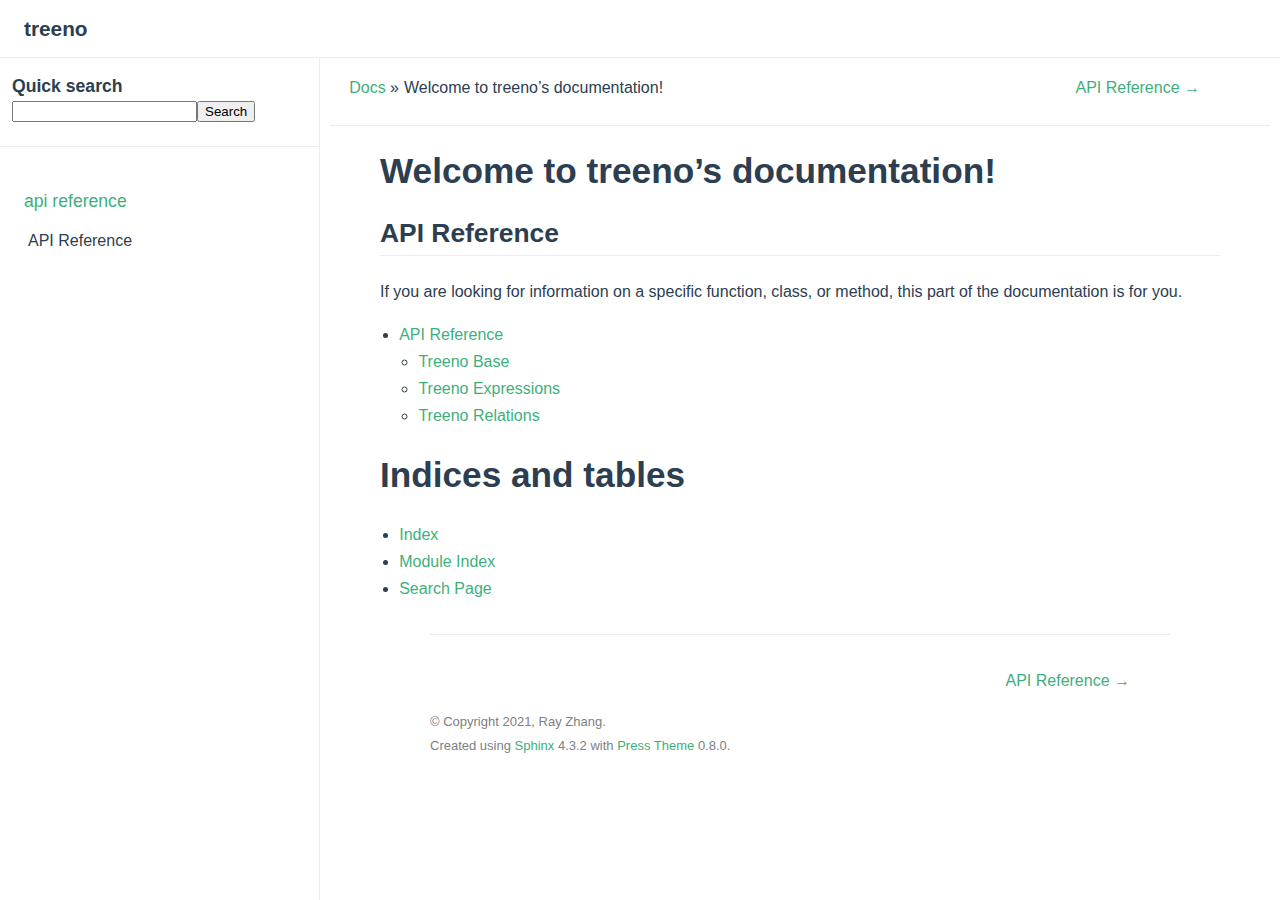
==== commit 2de9981c: "Add more docs" ====
--- a/docs/index.html
+++ b/docs/index.html
@@ -69,7 +69,7 @@
 
     <div class="sidebar-group">
       <p class="caption">
-        <span class="caption-text"><a href="#welcome-to-treeno-s-documentation">Contents:</a></span>
+        <span class="caption-text"><a href="#api-reference">api reference</a></span>
       </p>
       <ul class="">
 
@@ -111,15 +111,20 @@
 
   <section id="welcome-to-treeno-s-documentation">
 <h1>Welcome to treeno’s documentation!<a class="headerlink" href="#welcome-to-treeno-s-documentation" title="Permalink to this headline">¶</a></h1>
+<section id="api-reference">
+<h2>API Reference<a class="headerlink" href="#api-reference" title="Permalink to this headline">¶</a></h2>
+<p>If you are looking for information on a specific function, class, or method, this part of the documentation is for you.</p>
 <div class="toctree-wrapper compound">
-<p class="caption" role="heading"><span class="caption-text">Contents:</span></p>
 <ul>
 <li class="toctree-l1"><a class="reference internal" href="api.html">API Reference</a><ul>
+<li class="toctree-l2"><a class="reference internal" href="api.html#module-treeno.base">Treeno Base</a></li>
+<li class="toctree-l2"><a class="reference internal" href="api.html#module-treeno.expression">Treeno Expressions</a></li>
 <li class="toctree-l2"><a class="reference internal" href="api.html#module-treeno.relation">Treeno Relations</a></li>
 </ul>
 </li>
 </ul>
 </div>
+</section>
 </section>
 <section id="indices-and-tables">
 <h1>Indices and tables<a class="headerlink" href="#indices-and-tables" title="Permalink to this headline">¶</a></h1>
